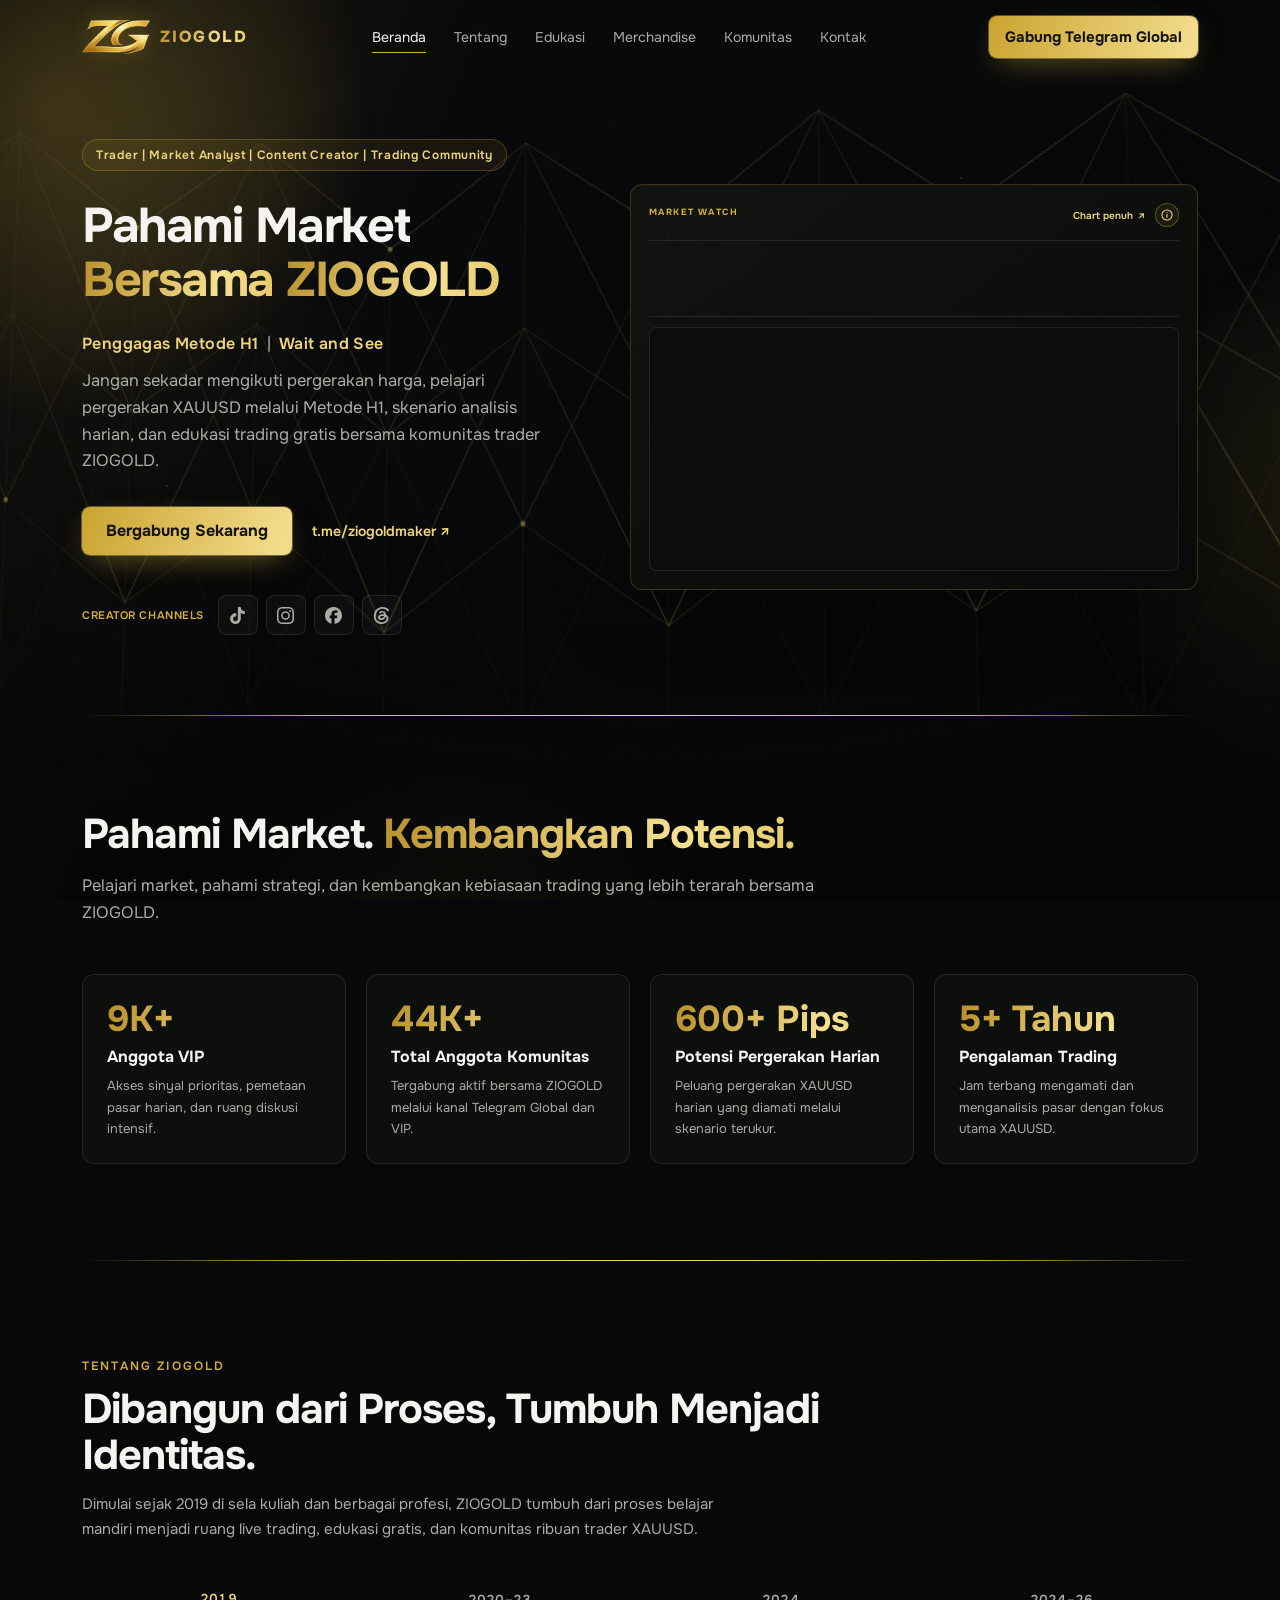
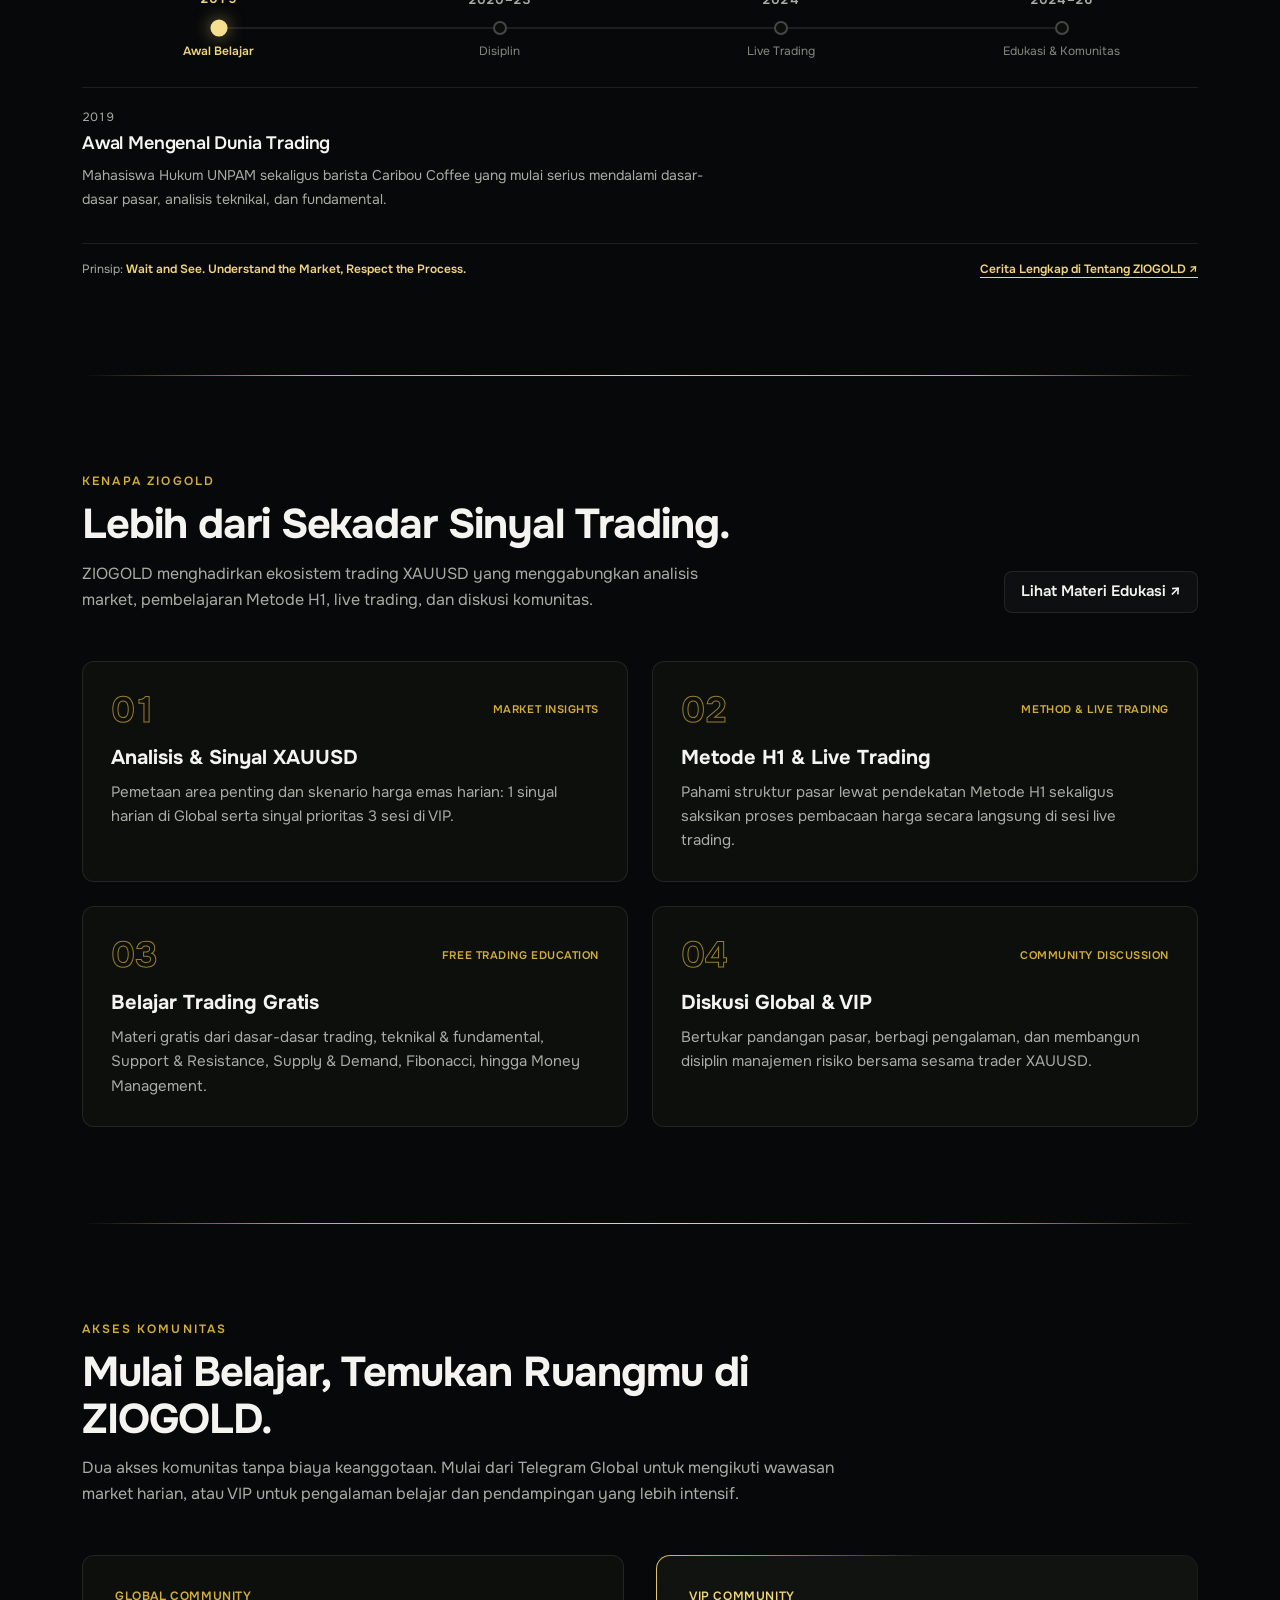
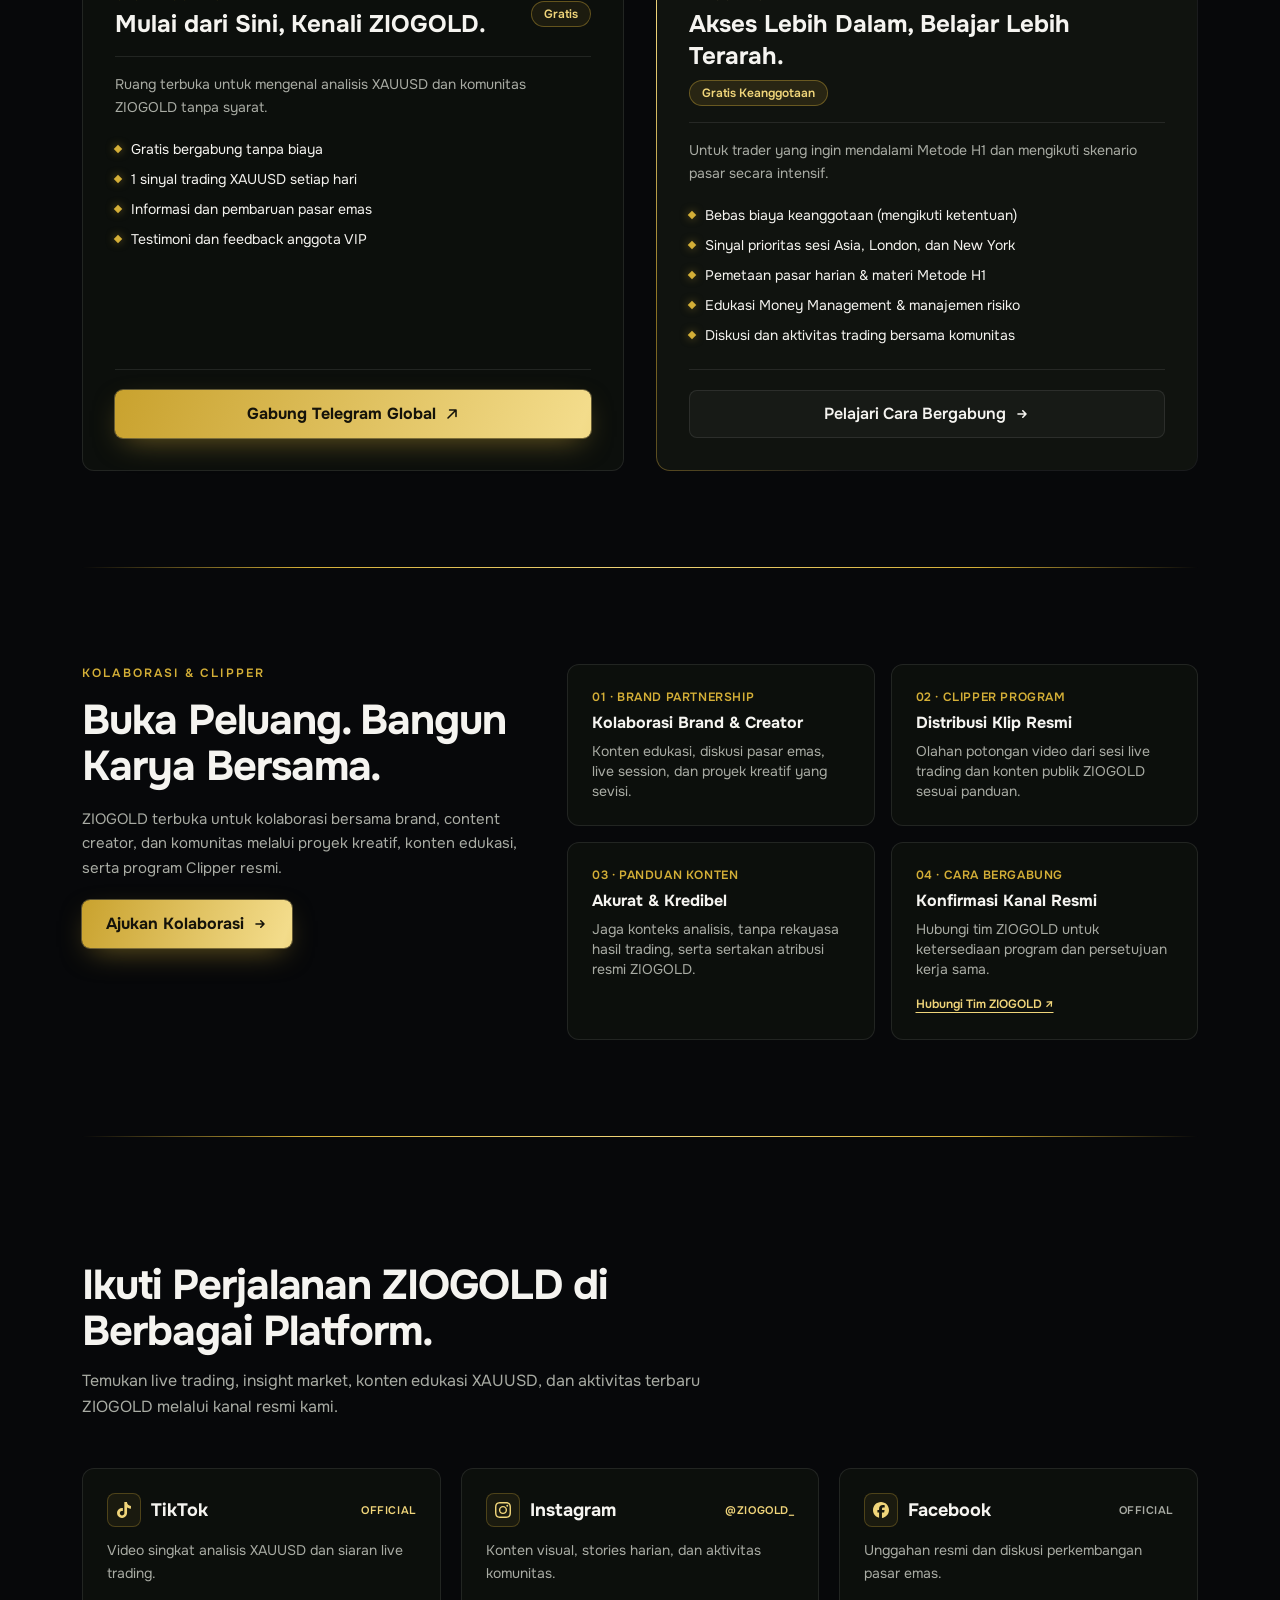
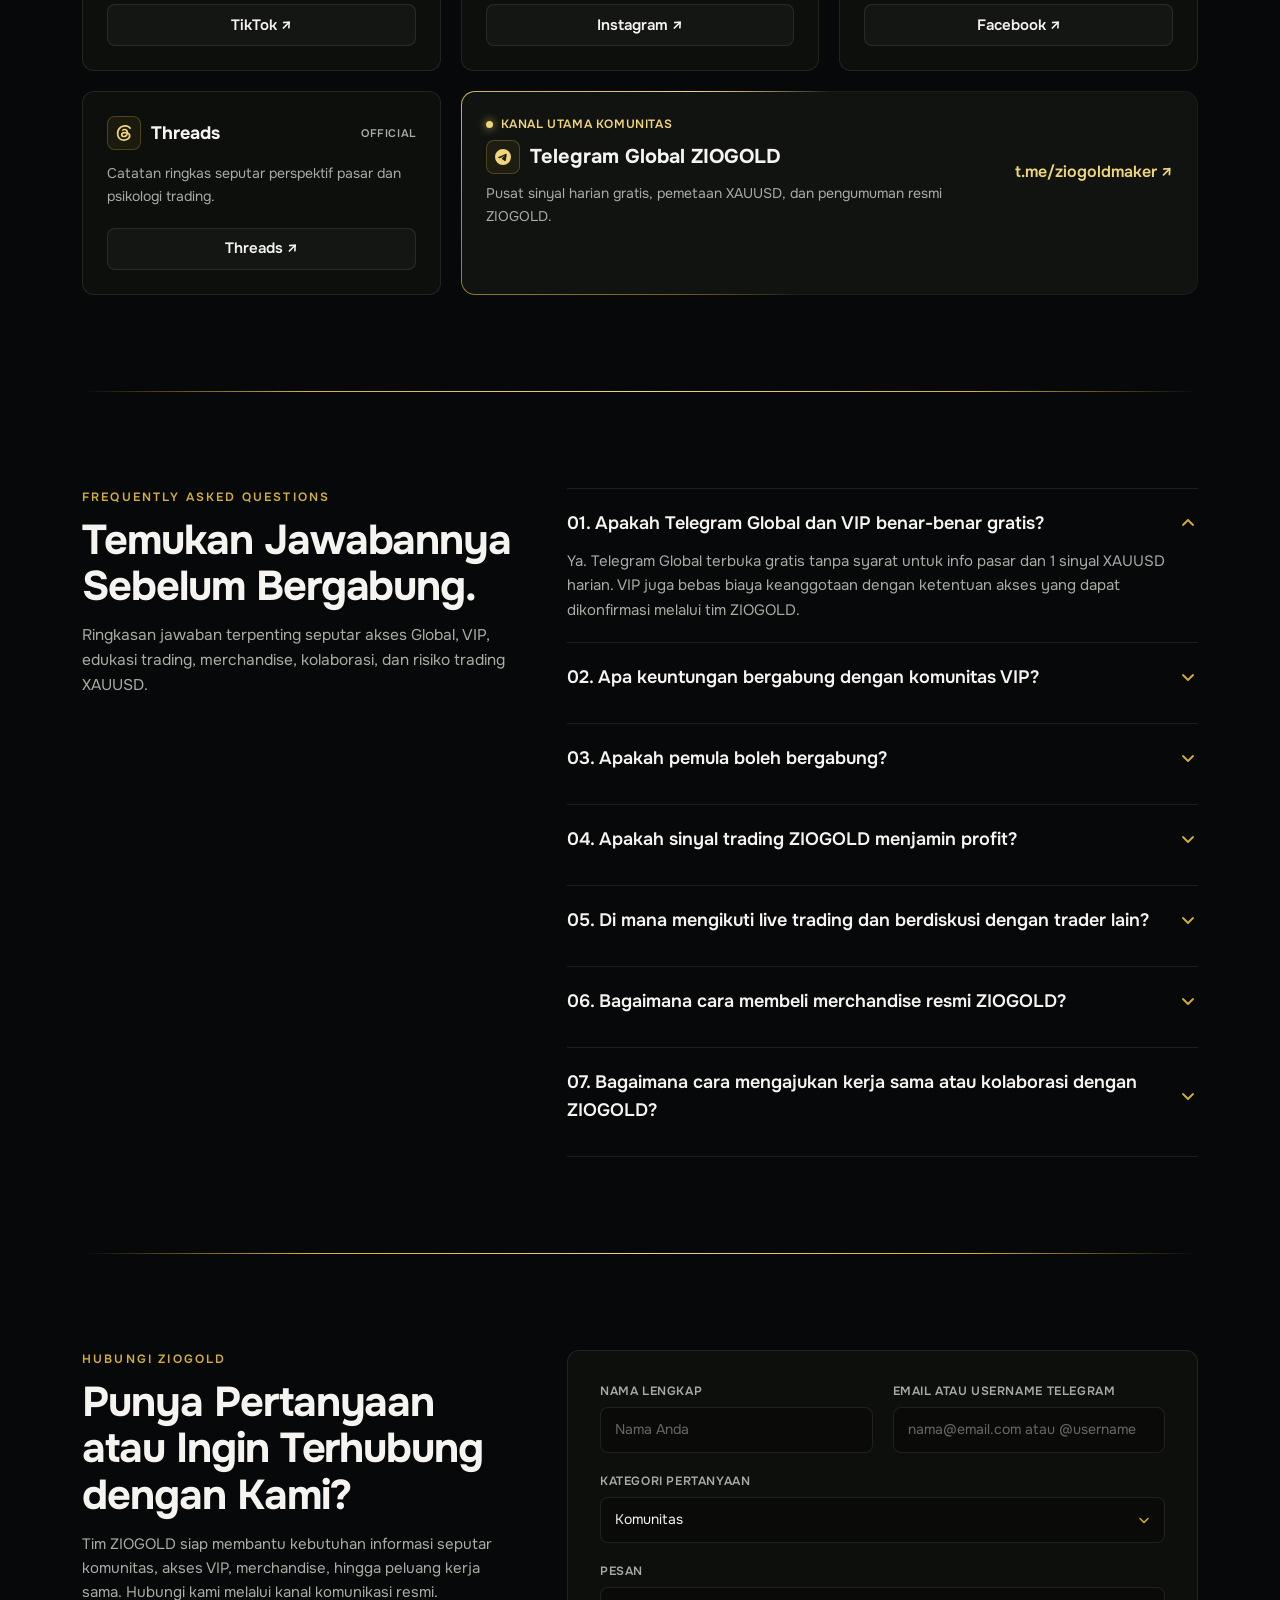
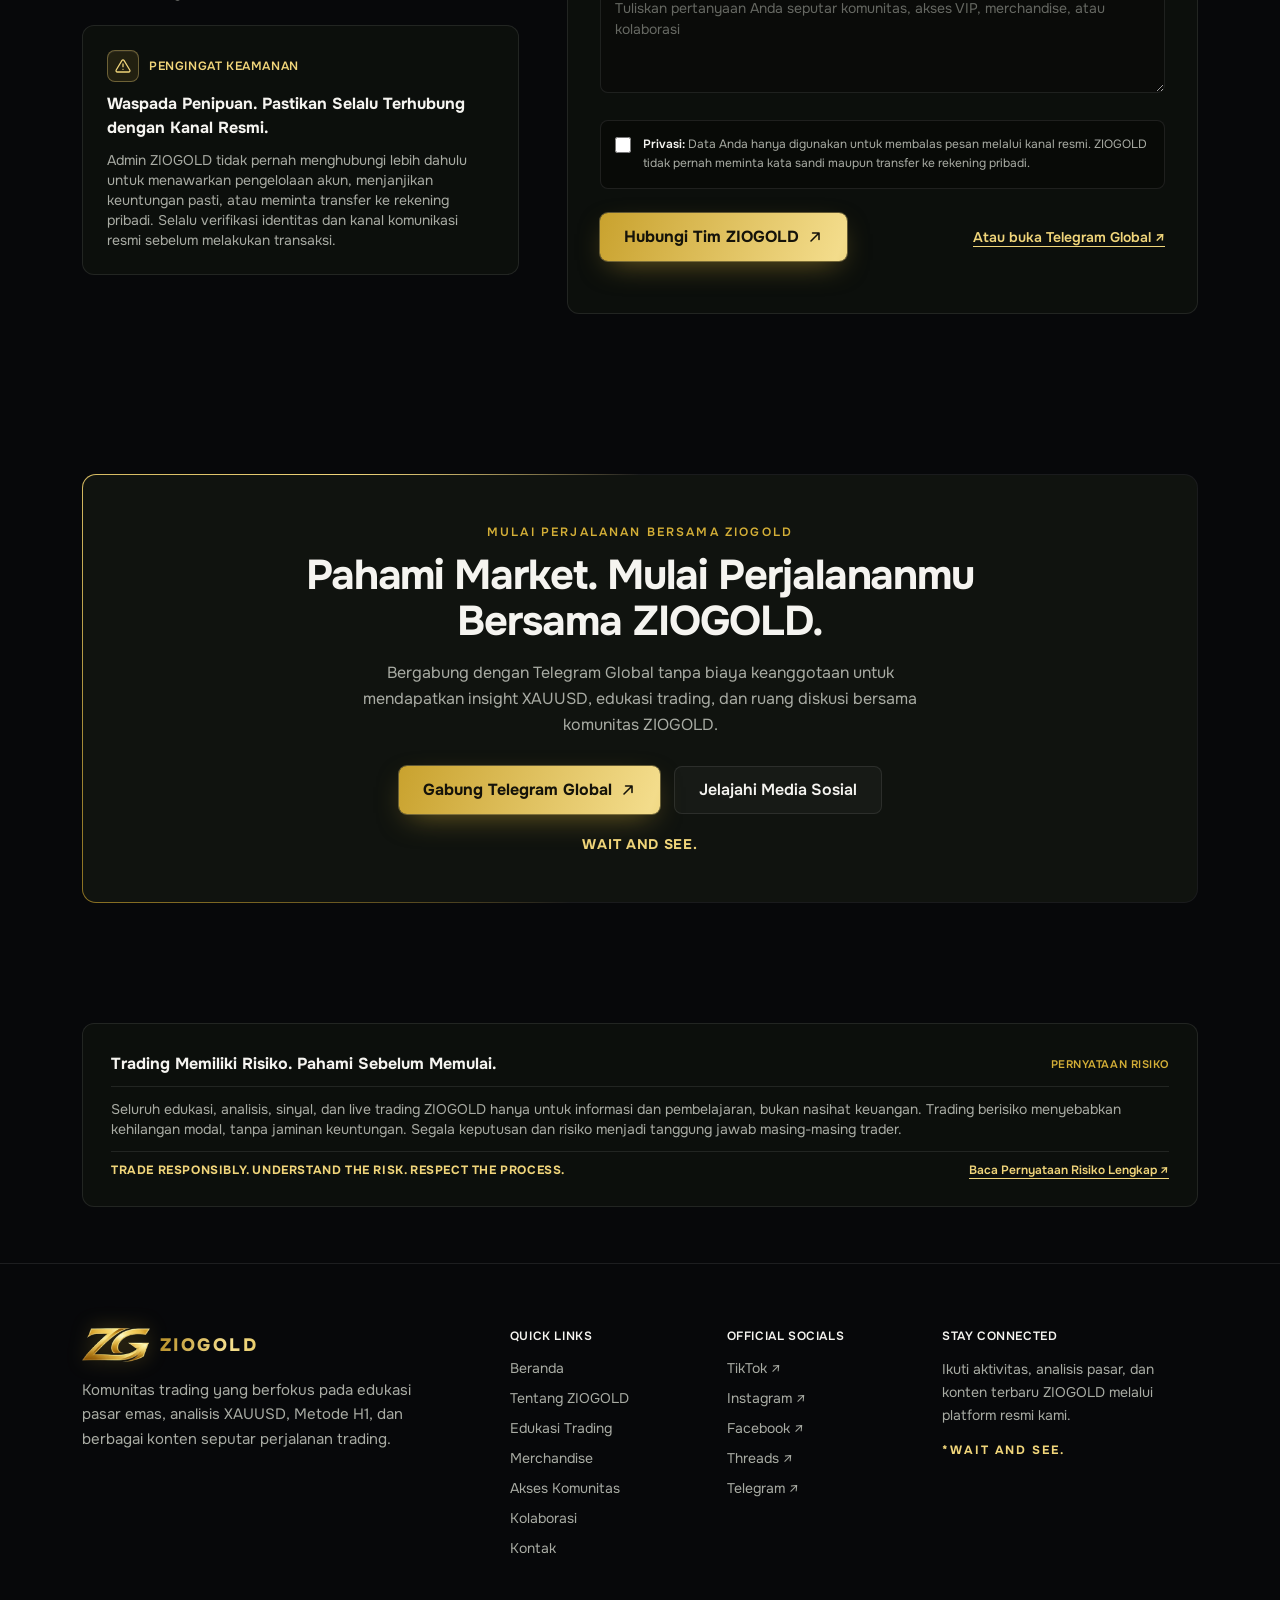
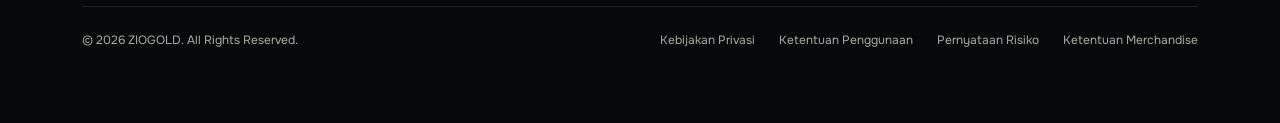
==== index.html @ d06224ba "hero coba coba" ====
<!DOCTYPE html>
<html lang="id">
<head>
  <meta charset="UTF-8" />
  <meta name="viewport" content="width=device-width, initial-scale=1.0" />
  <meta name="theme-color" content="#07080A" />
  <title>ZIOGOLD</title>
  <meta name="description" content="Jangan sekadar mengikuti pergerakan harga. Pahami market bersama ZIOGOLD melalui Metode H1, analisis XAUUSD, edukasi trading gratis, dan komunitas Global serta VIP." />

  <link rel="canonical" href="https://ziogold.netlify.app/" />

  <meta property="og:type" content="website" />
  <meta property="og:locale" content="id_ID" />
  <meta property="og:site_name" content="ZIOGOLD" />
  <meta property="og:title" content="ZIOGOLD" />
  <meta property="og:description" content="Jangan sekadar mengikuti pergerakan harga. Pahami market bersama ZIOGOLD melalui Metode H1, analisis XAUUSD, edukasi trading gratis, dan komunitas Global serta VIP." />
  <meta property="og:url" content="https://ziogold.netlify.app/" />
  <meta property="og:image" content="https://ziogold.netlify.app/assets/og-image.jpg" />
  <meta property="og:image:secure_url" content="https://ziogold.netlify.app/assets/og-image.jpg" />
  <meta property="og:image:type" content="image/jpeg" />
  <meta property="og:image:width" content="1200" />
  <meta property="og:image:height" content="630" />
  <meta property="og:image:alt" content="Logo ZG emas ZIOGOLD di atas latar hitam" />

  <meta name="twitter:card" content="summary_large_image" />
  <meta name="twitter:title" content="ZIOGOLD" />
  <meta name="twitter:description" content="Jangan sekadar mengikuti pergerakan harga. Pahami market bersama ZIOGOLD melalui Metode H1, analisis XAUUSD, edukasi trading gratis, dan komunitas Global serta VIP." />
  <meta name="twitter:image" content="https://ziogold.netlify.app/assets/og-image.jpg" />

  <link rel="icon" href="./favicon.ico" sizes="48x48" />
  <link rel="icon" type="image/png" sizes="32x32" href="./assets/favicon-32x32.png" />
  <link rel="icon" type="image/png" sizes="16x16" href="./assets/favicon-16x16.png" />
  <link rel="apple-touch-icon" sizes="180x180" href="./assets/apple-touch-icon.png" />
  <link rel="manifest" href="./assets/site.webmanifest" />
  <script type="application/ld+json">{"@context":"https://schema.org","@type":"Organization","name":"ZIOGOLD","url":"https://ziogold.netlify.app/","logo":{"@type":"ImageObject","url":"https://ziogold.netlify.app/assets/android-chrome-512x512.png","width":512,"height":512}}</script>

  <script>document.documentElement.classList.add('js');</script>

  <link rel="preconnect" href="https://fonts.googleapis.com" />
  <link rel="preconnect" href="https://fonts.gstatic.com" crossorigin />
  <link rel="preconnect" href="https://i.ibb.co.com" crossorigin />
  <link rel="preload" as="image" href="https://i.ibb.co.com/tPwJV25L/ziogold-hero-img1-adjusted.png" fetchpriority="high" />
  <link href="https://fonts.googleapis.com/css2?family=Onest:wght@100..900&display=swap" rel="stylesheet" />

  <link rel="stylesheet" href="./assets/zio.css?v=53" />
</head>

<body id="top">
  <svg width="0" height="0" style="position:absolute;width:0;height:0;overflow:hidden;pointer-events:none" aria-hidden="true" focusable="false">
    <defs>
      <linearGradient id="zg-gold" x1="0" y1="0" x2="1" y2="1">
        <stop offset="0" stop-color="#8F7524" />
        <stop offset="0.35" stop-color="#F6E08F" />
        <stop offset="0.65" stop-color="#D4AF37" />
        <stop offset="1" stop-color="#8F7524" />
      </linearGradient>
      <symbol id="zg-mark" viewBox="0 0 124 80">
        <g transform="translate(6 0) skewX(-10)">
          <polygon points="22,10 74,10 74,21 36,55 76,55 76,66 12,66 12,55 52,21 22,21" fill="url(#zg-gold)" />
          <path d="M118 26C112 17 102 12 92 12C74 12 62 24 62 39C62 55 75 67 92 67C108 67 118 57 119 44H94" fill="none" stroke="url(#zg-gold)" stroke-width="10" stroke-linejoin="miter" />
          <polygon points="94,55 119,44 112,64 96,70" fill="url(#zg-gold)" opacity="0.9" />
        </g>
      </symbol>
      <filter id="hero-gold-tone" color-interpolation-filters="sRGB" x="-6%" y="-6%" width="112%" height="112%">
        <feComponentTransfer result="toned">
          <feFuncR type="table" tableValues="0.000 0.082 0.192 0.312 0.438 0.566 0.690 0.800 0.890" />
          <feFuncG type="table" tableValues="0.000 0.079 0.182 0.292 0.408 0.526 0.642 0.748 0.838" />
          <feFuncB type="table" tableValues="0.000 0.072 0.162 0.258 0.358 0.460 0.560 0.652 0.735" />
        </feComponentTransfer>
        <feColorMatrix in="toned" type="saturate" values="0.84" />
      </filter>
    </defs>
  </svg>

  <div class="bg-stage" aria-hidden="true">
    <div class="aurora"><span class="a1"></span><span class="a2"></span><span class="a3"></span></div>
    <div class="sweep"></div>
    <div class="vignette"></div>
  </div>
  <div class="grain" aria-hidden="true"></div>
  <div class="scroll-progress" id="scroll-progress" aria-hidden="true"></div>

  <header class="site-header" id="site-header">
    <div class="zio-container h-[68px] lg:h-[74px] flex items-center justify-between gap-3">

      <a href="./" class="inline-flex items-center gap-2.5 py-1.5 shrink-0" aria-label="Beranda ZIOGOLD">
        <img class="logo-img" src="./assets/zg-logo.webp" alt="" width="330" height="166" decoding="async" aria-hidden="true" />
        <span class="wordmark gold-text text-sm sm:text-base">ZIOGOLD</span>
      </a>

      <nav aria-label="Navigasi utama" class="hidden lg:flex items-center gap-5 xl:gap-7 text-sm text-[color:var(--muted)]">
        <a href="./" aria-current="true" class="nav-link">Beranda</a>
        <a href="./about/" class="nav-link">Tentang</a>
        <a href="./education/" class="nav-link">Edukasi</a>
        <a href="./merchandise/" class="nav-link">Merchandise</a>
        <a href="#akses-komunitas" class="nav-link">Komunitas</a>
        <a href="./contact/" class="nav-link">Kontak</a>
      </nav>

      <div class="flex items-center gap-2">
        <span class="hidden lg:inline-flex">
          <a href="https://t.me/ziogoldmaker" target="_blank" rel="noopener noreferrer"
             data-cta-link="telegram" data-cta-location="navbar" class="btn btn-gold btn-sm">
            Gabung Telegram Global
          </a>
        </span>

        <button id="mobile-menu-btn" type="button"
                class="lg:hidden inline-flex items-center justify-center w-11 h-11 rounded-lg border border-[color:var(--border)] text-[color:var(--text)] hover:border-[color:var(--border-gold)] transition-colors"
                aria-expanded="false" aria-controls="mobile-menu-panel" aria-label="Buka menu navigasi">
          <svg id="menu-icon-open" class="w-5 h-5" viewBox="0 0 24 24" fill="none" stroke="currentColor" stroke-width="1.8" aria-hidden="true"><path d="M4 7h16M4 12h16M4 17h16" stroke-linecap="round"/></svg>
          <svg id="menu-icon-close" class="w-5 h-5 hidden" viewBox="0 0 24 24" fill="none" stroke="currentColor" stroke-width="1.8" aria-hidden="true"><path d="M6 6l12 12M18 6L6 18" stroke-linecap="round"/></svg>
        </button>
      </div>
    </div>

    <div id="mobile-menu-panel" class="hidden lg:hidden border-t border-[color:var(--border)] bg-[#090B09]">
      <nav aria-label="Navigasi mobile" class="zio-container py-4 flex flex-col gap-1 text-base">
        <a href="./" aria-current="true" class="mobile-nav-link py-2.5 px-2 rounded hover:bg-white/5">Beranda</a>
        <a href="./about/" class="mobile-nav-link py-2.5 px-2 rounded hover:bg-white/5">Tentang</a>
        <a href="./education/" class="mobile-nav-link py-2.5 px-2 rounded hover:bg-white/5">Edukasi</a>
        <a href="./merchandise/" class="mobile-nav-link py-2.5 px-2 rounded hover:bg-white/5">Merchandise</a>
        <a href="#akses-komunitas" class="mobile-nav-link py-2.5 px-2 rounded hover:bg-white/5">Komunitas</a>
        <a href="#kolaborasi" class="mobile-nav-link py-2.5 px-2 rounded hover:bg-white/5">Kolaborasi</a>
        <a href="./contact/" class="mobile-nav-link py-2.5 px-2 rounded hover:bg-white/5">Kontak</a>
        <div class="pt-3 mt-2 border-t border-[color:var(--border)]">
          <a href="https://t.me/ziogoldmaker" target="_blank" rel="noopener noreferrer"
             data-cta-link="telegram" data-cta-location="navbar-mobile" class="mobile-nav-cta btn btn-gold w-full">
            Gabung Telegram Global
            <svg class="w-4 h-4" viewBox="0 0 20 20" fill="none" stroke="currentColor" stroke-width="2" aria-hidden="true"><path d="M5 15L15 5M7 5h8v8" stroke-linecap="round" stroke-linejoin="round"/></svg>
          </a>
        </div>
      </nav>
    </div>
  </header>

  <main>
    <!-- ====================================================================
         01. HERO SECTION (TYPOGRAPHIC STATEMENT TANPA FOTO)
         Riset: big typographic statement + satu CTA primer + trust signals
         above the fold + background interaktif hemat performa.
         ==================================================================== -->
    <section id="hero" class="hero-typo relative pt-10 sm:pt-16 pb-14 sm:pb-20">


      <svg class="hero-market-backdrop" viewBox="0 0 1440 620" preserveAspectRatio="none" aria-hidden="true">
        <defs>
          <linearGradient id="hero-geometry-line" x1="0" y1="0" x2="1" y2="1">
            <stop offset="0" stop-color="#D4AF37" stop-opacity="0" />
            <stop offset=".42" stop-color="#D4AF37" stop-opacity=".3" />
            <stop offset="1" stop-color="#F0D57A" stop-opacity=".74" />
          </linearGradient>
        </defs>
        <g class="hero-geometry-base">
          <path d="M-50 112L100 35 238 128 374 54 516 154 657 63 802 146 951 44 1092 131 1240 40 1394 128 1500 58" />
          <path d="M-44 285L100 205 238 295 374 218 516 318 657 226 802 310 951 210 1092 294 1240 205 1394 290 1500 220" />
          <path d="M-50 460L100 375 238 466 374 384 516 488 657 394 802 478 951 378 1092 462 1240 375 1394 458 1500 390" />
          <path d="M100 35L100 205 100 375 100 545M238 128L238 295 238 466 238 620M374 54L374 218 374 384 374 550M516 154L516 318 516 488 516 620M657 63L657 226 657 394 657 565M802 146L802 310 802 478 802 620M951 44L951 210 951 378 951 550M1092 131L1092 294 1092 462 1092 620M1240 40L1240 205 1240 375 1240 548M1394 128L1394 290 1394 458 1394 620" />
          <path d="M-44 285L100 35 238 295 374 54 516 318 657 63 802 310 951 44 1092 294 1240 40 1394 290 1500 58" />
          <path d="M-50 460L100 205 238 466 374 218 516 488 657 226 802 478 951 210 1092 462 1240 205 1394 458 1500 220" />
          <path d="M-40 112L100 375 238 128 374 384 516 154 657 394 802 146 951 378 1092 131 1240 375 1394 128 1500 390" />
          <path d="M-45 285L100 545 238 295 374 550 516 318 657 565 802 310 951 550 1092 294 1240 548 1394 290 1500 555" />
        </g>
        <g class="hero-geometry-plane-mid">
          <path d="M-50 112L100 35 238 128 374 54 516 154 657 63 802 146 951 44 1092 131 1240 40 1394 128 1500 58" />
          <path d="M-44 285L100 205 238 295 374 218 516 318 657 226 802 310 951 210 1092 294 1240 205 1394 290 1500 220" />
          <path d="M-50 460L100 375 238 466 374 384 516 488 657 394 802 478 951 378 1092 462 1240 375 1394 458 1500 390" />
          <path d="M-44 285L100 35 238 295 374 54 516 318 657 63 802 310 951 44 1092 294 1240 40 1394 290 1500 58" />
          <path d="M-50 460L100 205 238 466 374 218 516 488 657 226 802 478 951 210 1092 462 1240 205 1394 458 1500 220" />
          <path d="M-40 112L100 375 238 128 374 384 516 154 657 394 802 146 951 378 1092 131 1240 375 1394 128 1500 390" />
        </g>
        <g class="hero-geometry-nodes">
          <circle cx="238" cy="128" r="2.5" /><circle cx="516" cy="154" r="2.5" />
          <circle cx="802" cy="146" r="2.5" /><circle cx="1092" cy="131" r="2.5" />
          <circle cx="1394" cy="128" r="2.5" /><circle cx="100" cy="375" r="2.5" />
          <circle cx="374" cy="384" r="2.5" /><circle cx="657" cy="394" r="2.5" />
          <circle cx="951" cy="378" r="2.5" /><circle cx="1240" cy="375" r="2.5" />
        </g>
      </svg>
      <div class="hero-spot" aria-hidden="true"></div>

      <div class="hero-stars" aria-hidden="true">
        <span style="--px:6%;--py:18%;--ps:1px;--pd:0s"></span>
        <span style="--px:13%;--py:64%;--ps:2px;--pd:1.3s"></span>
        <span style="--px:19%;--py:36%;--ps:1px;--pd:2.8s"></span>
        <span style="--px:26%;--py:76%;--ps:1px;--pd:0.7s"></span>
        <span style="--px:31%;--py:12%;--ps:2px;--pd:3.6s"></span>
        <span style="--px:38%;--py:52%;--ps:1px;--pd:1.9s"></span>
        <span style="--px:44%;--py:84%;--ps:1px;--pd:4.4s"></span>
        <span style="--px:51%;--py:22%;--ps:1px;--pd:0.4s"></span>
        <span style="--px:57%;--py:68%;--ps:2px;--pd:2.3s"></span>
        <span style="--px:63%;--py:40%;--ps:1px;--pd:3.1s"></span>
        <span style="--px:69%;--py:80%;--ps:1px;--pd:1.1s"></span>
        <span style="--px:75%;--py:16%;--ps:2px;--pd:4.1s"></span>
        <span style="--px:81%;--py:58%;--ps:1px;--pd:0.9s"></span>
        <span style="--px:87%;--py:30%;--ps:1px;--pd:2.6s"></span>
        <span style="--px:93%;--py:72%;--ps:2px;--pd:3.9s"></span>
        <span style="--px:9%;--py:88%;--ps:1px;--pd:1.6s"></span>
        <span style="--px:48%;--py:8%;--ps:1px;--pd:3.4s"></span>
        <span style="--px:96%;--py:44%;--ps:1px;--pd:0.2s"></span>
      </div>

      <div class="hero-wide relative z-[2]">
        <div class="hero-layout">
          <div class="hero-copy">

            <div class="flex mb-6 sm:mb-7 reveal is-visible">
              <span class="hero-badge">
                <span>Trader | Market Analyst | Content Creator | Trading Community</span>
              </span>
            </div>

            <h1 class="hero-headline" aria-label="Pahami Market Bersama ZIOGOLD">
              <span aria-hidden="true">
                <span class="hl"><span class="hw" style="--i:0">Pahami</span></span>
                <span class="hl"><span class="hw" style="--i:1">Market</span></span><br class="hidden sm:inline" />
                <span class="hl"><span class="hw gold-text" style="--i:2">Bersama</span></span>
                <span class="hl"><span class="hw gold-text" style="--i:3">ZIOGOLD</span></span>
              </span>
            </h1>

            <p class="text-sm sm:text-base font-semibold tracking-wide text-[color:var(--gold-light)] mt-6 mb-3 reveal is-visible" style="--d:380ms">
              Penggagas Metode H1 <span class="font-normal text-[color:var(--muted)] mx-1">|</span> Wait and See
            </p>

            <p class="text-[15px] sm:text-[16.5px] text-[color:var(--muted)] max-w-[58ch] leading-relaxed reveal is-visible" style="--d:460ms">
              Jangan sekadar mengikuti pergerakan harga, pelajari pergerakan XAUUSD melalui Metode H1, skenario analisis harian, dan edukasi trading gratis bersama komunitas trader ZIOGOLD.
            </p>

            <div class="flex flex-col sm:flex-row items-start sm:items-center gap-3 sm:gap-5 mt-8 reveal is-visible" style="--d:540ms">
              <a id="hero-cta" href="https://t.me/ziogoldmaker" target="_blank" rel="noopener noreferrer"
                 data-cta-link="telegram" data-cta-location="hero-primary" class="btn btn-gold">
                Bergabung Sekarang
              </a>
              <a href="https://t.me/ziogoldmaker" target="_blank" rel="noopener noreferrer"
                 data-cta-link="telegram" data-cta-location="hero-textlink" class="text-sm font-semibold text-[color:var(--gold-light)] hover:text-white whitespace-nowrap">
                t.me/ziogoldmaker ↗
              </a>
            </div>

            <div class="hero-channels mt-10 reveal is-visible" style="--d:620ms" aria-label="Kanal media sosial resmi ZIOGOLD">
              <span class="uppercase tracking-wider text-[11px] font-semibold text-[color:var(--gold)]">Creator Channels</span>
              <div class="inline-flex items-center gap-2">
            <a href="https://vt.tiktok.com/ZSHW8mbw73KdU-eOZhW/" target="_blank" rel="noopener noreferrer" data-cta-link="tiktok" data-cta-location="hero-strip-tiktok" class="hero-social-btn" aria-label="TikTok ZIOGOLD" title="TikTok">
              <svg class="w-[17px] h-[17px]" viewBox="0 0 24 24" fill="currentColor" aria-hidden="true"><path d="M12.525.02c1.31-.02 2.61-.01 3.91-.02.08 1.53.63 3.09 1.75 4.17 1.12 1.11 2.7 1.62 4.24 1.79v4.03c-1.44-.05-2.89-.35-4.2-.97-.57-.26-1.1-.59-1.62-.93-.01 2.92.01 5.84-.02 8.75-.08 1.4-.54 2.79-1.35 3.94-1.31 1.92-3.58 3.17-5.91 3.21-1.43.08-2.86-.31-4.08-1.03-2.02-1.19-3.44-3.37-3.65-5.71-.02-.5-.03-1-.01-1.49.18-1.9 1.12-3.72 2.58-4.96 1.66-1.44 3.98-2.13 6.15-1.72.02 1.48-.04 2.96-.04 4.44-.99-.32-2.15-.23-3.02.37-.63.41-1.11 1.04-1.36 1.75-.21.51-.15 1.07-.14 1.61.24 1.64 1.82 3.02 3.5 2.87 1.12-.01 2.19-.66 2.77-1.61.19-.33.4-.67.41-1.06.1-1.79.06-3.57.07-5.36.01-4.03-.01-8.05.02-12.07z"/></svg>
            </a>
            <a href="https://www.instagram.com/ziogold_/" target="_blank" rel="noopener noreferrer" data-cta-link="instagram" data-cta-location="hero-strip-instagram" class="hero-social-btn" aria-label="Instagram ZIOGOLD" title="Instagram">
              <svg class="w-[17px] h-[17px]" viewBox="0 0 24 24" fill="currentColor" aria-hidden="true"><path d="M7.0301.084c-1.2768.0602-2.1487.264-2.911.5634-.7888.3075-1.4575.72-2.1228 1.3877-.6652.6677-1.075 1.3368-1.3802 2.127-.2954.7638-.4956 1.6365-.552 2.914-.0564 1.2775-.0689 1.6882-.0626 4.947.0062 3.2586.0206 3.6671.0825 4.9473.061 1.2765.264 2.1482.5635 2.9107.308.7889.72 1.4573 1.388 2.1228.6679.6655 1.3365 1.0743 2.1285 1.38.7632.295 1.6361.4961 2.9134.552 1.2773.056 1.6884.069 4.9462.0627 3.2578-.0062 3.668-.0207 4.9478-.0814 1.28-.0607 2.147-.2652 2.9098-.5633.7889-.3086 1.4578-.72 2.1228-1.3881.665-.6682 1.0745-1.3378 1.3795-2.1284.2957-.7632.4966-1.636.552-2.9124.056-1.2809.0692-1.6898.063-4.948-.0063-3.2583-.021-3.6668-.0817-4.9465-.0607-1.2797-.264-2.1487-.5633-2.9117-.3084-.7889-.72-1.4568-1.3876-2.1228C21.2982 1.33 20.628.9208 19.8378.6165 19.074.321 18.2017.1197 16.9244.0645 15.6471.0093 15.236-.005 11.977.0014 8.718.0076 8.31.0215 7.0301.0839m.1402 21.6932c-1.17-.0509-1.8053-.2453-2.2287-.408-.5606-.216-.96-.4771-1.3819-.895-.422-.4178-.6811-.8186-.9-1.378-.1644-.4234-.3624-1.058-.4171-2.228-.0595-1.2645-.072-1.6442-.079-4.848-.007-3.2037.0053-3.583.0607-4.848.05-1.169.2456-1.805.408-2.2282.216-.5613.4762-.96.895-1.3816.4188-.4217.8184-.6814 1.3783-.9003.423-.1651 1.0575-.3614 2.227-.4171 1.2655-.06 1.6447-.072 4.848-.079 3.2033-.007 3.5835.005 4.8495.0608 1.169.0508 1.8053.2445 2.228.408.5608.216.96.4754 1.3816.895.4217.4194.6816.8176.9005 1.3787.1653.4217.3617 1.056.4169 2.2263.0602 1.2655.0739 1.645.0796 4.848.0058 3.203-.0055 3.5834-.061 4.848-.051 1.17-.245 1.8055-.408 2.2294-.216.5604-.4763.96-.8954 1.3814-.419.4215-.8181.6811-1.3783.9-.4224.1649-1.0577.3617-2.2262.4174-1.2656.0595-1.6448.072-4.8493.079-3.2045.007-3.5825-.006-4.848-.0608M16.953 5.5864A1.44 1.44 0 1 0 18.39 4.144a1.44 1.44 0 0 0-1.437 1.4424M5.8385 12.012c.0067 3.4032 2.7706 6.1557 6.173 6.1493 3.4026-.0065 6.157-2.7701 6.1506-6.1733-.0065-3.4032-2.771-6.1565-6.174-6.1498-3.403.0067-6.156 2.771-6.1496 6.1738M8 12.0077a4 4 0 1 1 4.008 3.9921A3.9996 3.9996 0 0 1 8 12.0077"/></svg>
            </a>
            <a href="#kanal-resmi" data-cta-link="facebook" data-cta-location="hero-strip-facebook" class="hero-social-btn" aria-label="Facebook ZIOGOLD" title="Facebook">
              <svg class="w-[17px] h-[17px]" viewBox="0 0 24 24" fill="currentColor" aria-hidden="true"><path d="M9.101 23.691v-7.98H6.627v-3.667h2.474v-1.58c0-4.085 1.848-5.978 5.858-5.978.401 0 .955.042 1.468.103a8.68 8.68 0 0 1 1.141.195v3.325a8.623 8.623 0 0 0-.653-.036 26.805 26.805 0 0 0-.733-.009c-.707 0-1.259.096-1.675.309a1.686 1.686 0 0 0-.679.622c-.258.42-.374.995-.374 1.752v1.297h3.919l-.386 2.103-.287 1.564h-3.246v8.245C19.396 23.238 24 18.179 24 12.044c0-6.627-5.373-12-12-12s-12 5.373-12 12c0 5.628 3.874 10.35 9.101 11.647Z"/></svg>
            </a>
            <a href="#kanal-resmi" data-cta-link="threads" data-cta-location="hero-strip-threads" class="hero-social-btn" aria-label="Threads ZIOGOLD" title="Threads">
              <svg class="w-[17px] h-[17px]" viewBox="0 0 24 24" fill="currentColor" aria-hidden="true"><path d="M18.263 11.097c-.03-3.486-1.92-5.586-5.111-5.586-2.13 0-3.922.963-4.863 2.499l2.062 1.438c.535-.843 1.272-1.543 2.628-1.543 1.528 0 2.318.85 2.544 2.431a15 15 0 0 0-2.236-.173c-4.125 0-6.068 1.867-6.068 4.336s1.943 3.99 4.804 3.99c3.139 0 5.013-2.115 5.781-4.735.798.361 1.348 1.204 1.348 2.47 0 3.387-3.907 5.232-7.22 5.232-4.885 0-8.077-3.207-8.077-8.424 0-6.392 4.223-10.487 9.9-10.487 3.808 0 5.69 1.671 6.97 3.914l2.108-1.475C21.44 2.078 18.331 0 13.663 0 6.227 0 1.168 5.277 1.168 12.934c0 7 4.953 11.066 10.856 11.066 4.878 0 9.809-2.846 9.809-7.716 0-2.545-1.46-4.231-3.569-5.187m-6.33 4.855c-1.077 0-2.026-.512-2.026-1.453 0-1.483 1.822-1.934 3.606-1.934.678 0 1.34.045 1.927.173-.422 1.927-1.671 3.215-3.508 3.214Z"/></svg>
            </a>
              </div>
            </div>
          </div>

          <section class="hero-market reveal" style="--d:700ms" aria-labelledby="hero-market-title">
            <header class="hero-market-head">
              <div class="hero-market-title-group">
                <span class="hero-market-kicker">MARKET WATCH</span>
              </div>
              <div class="hero-market-actions">
                <a class="hero-market-link" href="https://www.tradingview.com/chart/?symbol=OANDA%3AXAUUSD" target="_blank" rel="noopener noreferrer" aria-label="Buka chart XAUUSD penuh di TradingView">
                  Chart penuh <span aria-hidden="true">↗</span>
                </a>
                <button class="hero-market-info" type="button" aria-label="Informasi data harga" aria-describedby="hero-market-tooltip" aria-expanded="false">
                  <svg viewBox="0 0 20 20" fill="none" aria-hidden="true">
                    <circle cx="10" cy="10" r="7.25" />
                    <path d="M10 9v4M10 6.5h.01" />
                  </svg>
                  <span class="hero-market-tooltip" id="hero-market-tooltip" role="tooltip">Harga XAUUSD disediakan oleh TradingView dan dapat tertunda sesuai penyedia data.</span>
                </button>
              </div>
            </header>

            <div class="hero-market-quote" role="region" aria-label="Harga XAUUSD dari TradingView">
              <div class="tradingview-widget-container">
                <div class="tradingview-widget-container__widget"></div>
                <script type="text/javascript" src="https://s3.tradingview.com/external-embedding/embed-widget-single-quote.js" async>
                {
                  "symbol": "OANDA:XAUUSD",
                  "width": "100%",
                  "colorTheme": "dark",
                  "isTransparent": true,
                  "locale": "en"
                }
                </script>
              </div>
            </div>

            <div class="hero-market-chart" role="region" aria-label="Grafik candlestick XAUUSD dari TradingView">
              <div class="tradingview-widget-container">
                <div class="tradingview-widget-container__widget"></div>
                <script type="text/javascript" src="https://s3.tradingview.com/external-embedding/embed-widget-advanced-chart.js" async>
                {
                  "autosize": true,
                  "symbol": "OANDA:XAUUSD",
                  "interval": "60",
                  "timezone": "Etc/UTC",
                  "theme": "dark",
                  "style": "1",
                  "locale": "en",
                  "backgroundColor": "rgba(10, 12, 10, 1)",
                  "gridColor": "rgba(255, 255, 255, 0.06)",
                  "allow_symbol_change": false,
                  "hide_top_toolbar": true,
                  "hide_legend": true,
                  "hide_side_toolbar": true,
                  "save_image": false,
                  "calendar": false,
                  "support_host": "https://www.tradingview.com"
                }
                </script>
              </div>
            </div>

          </section>
        </div>
      </div>
    </section>

    <div class="zio-container"><div class="hairline" data-hairline></div></div>

    <!-- ====================================================================
         02. HIGHLIGHT SECTION
         ==================================================================== -->
    <section id="highlight" class="py-16 sm:py-24">
      <div class="zio-container">
        <div class="max-w-3xl mb-10 sm:mb-12">
          <h2 class="h2 mb-3.5 reveal">
            Pahami Market. <span class="gold-text">Kembangkan Potensi.</span>
          </h2>
          <p class="text-[15px] sm:text-[16.5px] text-[color:var(--muted)] leading-relaxed reveal" style="--d:80ms">
            Pelajari market, pahami strategi, dan kembangkan kebiasaan trading yang lebih terarah bersama ZIOGOLD.
          </p>
        </div>

        <div class="grid grid-cols-1 sm:grid-cols-2 lg:grid-cols-4 gap-4 sm:gap-5">
          <div class="panel spot px-4 py-6 sm:p-6 reveal" data-spot>
            <p class="text-2xl sm:text-4xl font-bold gold-text mb-1.5" data-zio-field="metrics.vipMembers.value">9K+</p>
            <h3 class="text-sm sm:text-base font-bold text-[color:var(--text)] mb-1.5" data-zio-field="metrics.vipMembers.label">Anggota VIP</h3>
            <p class="text-xs sm:text-[13px] text-[color:var(--muted)] leading-relaxed">
              Akses sinyal prioritas, pemetaan pasar harian, dan ruang diskusi intensif.
            </p>
          </div>

          <div class="panel spot px-4 py-6 sm:p-6 reveal" style="--d:70ms" data-spot>
            <p class="text-2xl sm:text-4xl font-bold gold-text mb-1.5" data-zio-field="metrics.totalCommunity.value">44K+</p>
            <h3 class="text-sm sm:text-base font-bold text-[color:var(--text)] mb-1.5" data-zio-field="metrics.totalCommunity.label">Total Anggota Komunitas</h3>
            <p class="text-xs sm:text-[13px] text-[color:var(--muted)] leading-relaxed">
              Tergabung aktif bersama ZIOGOLD melalui kanal Telegram Global dan VIP.
            </p>
          </div>

          <div class="panel spot px-4 py-6 sm:p-6 reveal" style="--d:140ms" data-spot>
            <p class="text-2xl sm:text-4xl font-bold gold-text mb-1.5" data-zio-field="metrics.dailyPotential.value">600+ Pips</p>
            <h3 class="text-sm sm:text-base font-bold text-[color:var(--text)] mb-1.5" data-zio-field="metrics.dailyPotential.label">Potensi Pergerakan Harian</h3>
            <p class="text-xs sm:text-[13px] text-[color:var(--muted)] leading-relaxed">
              Peluang pergerakan XAUUSD harian yang diamati melalui skenario terukur.
            </p>
          </div>

          <div class="panel spot px-4 py-6 sm:p-6 reveal" style="--d:210ms" data-spot>
            <p class="text-2xl sm:text-4xl font-bold gold-text mb-1.5" data-zio-field="metrics.tradingExperience.value">5+ Tahun</p>
            <h3 class="text-sm sm:text-base font-bold text-[color:var(--text)] mb-1.5" data-zio-field="metrics.tradingExperience.label">Pengalaman Trading</h3>
            <p class="text-xs sm:text-[13px] text-[color:var(--muted)] leading-relaxed">
              Jam terbang mengamati dan menganalisis pasar dengan fokus utama XAUUSD.
            </p>
          </div>
        </div>
      </div>
    </section>

    <div class="zio-container"><div class="hairline" data-hairline></div></div>

    <!-- ====================================================================
         03. TENTANG ZIOGOLD (COMPACT LINE TIMELINE)
         ==================================================================== -->
    <section id="tentang" class="py-16 sm:py-24">
      <div class="zio-container">
        <div class="about-intro reveal">
            <p class="eyebrow">Tentang ZioGold</p>
            <h2 class="h2">Dibangun dari Proses, Tumbuh Menjadi Identitas.</h2>
          <p class="about-lead">
            Dimulai sejak 2019 di sela kuliah dan berbagai profesi, ZIOGOLD tumbuh dari proses belajar mandiri menjadi ruang live trading, edukasi gratis, dan komunitas ribuan trader XAUUSD.
          </p>
        </div>

        <div class="tl-open" data-zio-timeline>
          <div class="tl-rail-scroll" data-tl-scroll>
            <div class="tl-rail-grid" role="tablist" aria-label="Empat fase perjalanan ZIOGOLD dari 2019 hingga 2026">
              <div class="tl-axis" aria-hidden="true">
                <div class="tl-axis-fill" data-tl-fill></div>
              </div>

              <button type="button" role="tab" aria-selected="true" aria-controls="tl-panel-0" id="tl-tab-0" data-tl-node="0" class="tl-node is-active is-passed">
                <span class="tl-year">2019</span>
                <span class="tl-dot" aria-hidden="true"></span>
                <span class="tl-short">Awal Belajar</span>
              </button>

              <button type="button" role="tab" aria-selected="false" aria-controls="tl-panel-1" id="tl-tab-1" data-tl-node="1" class="tl-node">
                <span class="tl-year">2020–23</span>
                <span class="tl-dot" aria-hidden="true"></span>
                <span class="tl-short">Disiplin</span>
              </button>

              <button type="button" role="tab" aria-selected="false" aria-controls="tl-panel-2" id="tl-tab-2" data-tl-node="2" class="tl-node">
                <span class="tl-year">2024</span>
                <span class="tl-dot" aria-hidden="true"></span>
                <span class="tl-short">Live Trading</span>
              </button>

              <button type="button" role="tab" aria-selected="false" aria-controls="tl-panel-3" id="tl-tab-3" data-tl-node="3" class="tl-node">
                <span class="tl-year">2024–26</span>
                <span class="tl-dot" aria-hidden="true"></span>
                <span class="tl-short">Edukasi &amp; Komunitas</span>
              </button>

            </div>
          </div>

          <div class="tl-stage">
            <div id="tl-panel-0" role="tabpanel" aria-labelledby="tl-tab-0" data-tl-panel="0" class="tl-panel is-active">
              <p class="tl-story-date">2019</p>
              <h3 class="tl-story-title">Awal Mengenal Dunia Trading</h3>
              <p class="tl-story-copy">
                  Mahasiswa Hukum UNPAM sekaligus barista Caribou Coffee yang mulai serius mendalami dasar-dasar pasar, analisis teknikal, dan fundamental.
              </p>
            </div>

            <div id="tl-panel-1" role="tabpanel" aria-labelledby="tl-tab-1" data-tl-panel="1" class="tl-panel" hidden>
              <p class="tl-story-date">2020–2023</p>
              <h3 class="tl-story-title">Membangun Disiplin dan Memahami Risiko</h3>
              <p class="tl-story-copy">
                  Dari merintis usaha apartemen hingga bekerja di Honda Sanprima, FIF, Adira Finance, dan ShopeeFood, proses ini membentuk disiplin, kebiasaan evaluasi, serta pemahaman risiko saat mengamati XAUUSD.
              </p>
            </div>

            <div id="tl-panel-2" role="tabpanel" aria-labelledby="tl-tab-2" data-tl-panel="2" class="tl-panel" hidden>
              <p class="tl-story-date">2024</p>
              <h3 class="tl-story-title">Membagikan Proses Secara Terbuka</h3>
              <p class="tl-story-copy">
                  Saat bergabung sebagai Sales POS Majoo, analisis XAUUSD dan proses live trading mulai dibagikan secara langsung kepada publik.
              </p>
            </div>

            <div id="tl-panel-3" role="tabpanel" aria-labelledby="tl-tab-3" data-tl-panel="3" class="tl-panel" hidden>
              <p class="tl-story-date">2024–2026</p>
              <h3 class="tl-story-title">Edukasi Gratis dan Komunitas</h3>
              <p class="tl-story-copy">
                  Fokus pada live trading XAUUSD, berbagi edukasi gratis, dan membangun komunitas dengan prinsip <strong class="text-[color:var(--gold-light)] font-semibold">Wait and See</strong>.
              </p>
            </div>

          </div>

          <div class="about-footer">
            <p>
              Prinsip: <span>Wait and See. Understand the Market, Respect the Process.</span>
            </p>
            <a href="./about/#perjalanan">
              Cerita Lengkap di Tentang ZIOGOLD ↗
            </a>
          </div>
        </div>
      </div>
    </section>

    <div class="zio-container"><div class="hairline" data-hairline></div></div>

    <!-- ====================================================================
         04. KENAPA ZIOGOLD & AKTIVITAS KOMUNITAS (TERPADU TANPA PENGULANGAN)
         ==================================================================== -->
    <section id="mengapa-ziogold" class="py-16 sm:py-24">
      <div class="zio-container">
        <div class="flex flex-col lg:flex-row lg:items-end justify-between gap-4 mb-10 sm:mb-12">
          <div class="max-w-2xl">
            <p class="eyebrow mb-3 reveal">Kenapa ZioGold</p>
            <h2 class="h2 mb-3 reveal" style="--d:80ms">Lebih dari Sekadar Sinyal Trading.</h2>
            <p class="text-[15px] sm:text-[16px] text-[color:var(--muted)] leading-relaxed reveal" style="--d:140ms">
              ZIOGOLD menghadirkan ekosistem trading XAUUSD yang menggabungkan analisis market, pembelajaran Metode H1, live trading, dan diskusi komunitas.
            </p>
          </div>
          <div class="reveal" style="--d:160ms">
            <a href="./education/" class="btn btn-ghost btn-sm">
              Lihat Materi Edukasi ↗
            </a>
          </div>
        </div>

        <div class="grid grid-cols-1 md:grid-cols-2 gap-4 sm:gap-6">
          <article class="panel spot px-4 py-6 sm:p-7 reveal" data-spot>
            <div class="flex items-center justify-between gap-3 mb-3.5">
              <span class="idx text-3xl sm:text-4xl">01</span>
              <span class="text-[11px] uppercase tracking-wider font-semibold text-[color:var(--gold)]">Market Insights</span>
            </div>
            <h3 class="text-lg sm:text-xl font-bold mb-2">Analisis &amp; Sinyal XAUUSD</h3>
            <p class="text-sm sm:text-[15px] text-[color:var(--muted)] leading-relaxed">
              Pemetaan area penting dan skenario harga emas harian: 1 sinyal harian di Global serta sinyal prioritas 3 sesi di VIP.
            </p>
          </article>

          <article class="panel spot px-4 py-6 sm:p-7 reveal" style="--d:80ms" data-spot>
            <div class="flex items-center justify-between gap-3 mb-3.5">
              <span class="idx text-3xl sm:text-4xl">02</span>
              <span class="text-[11px] uppercase tracking-wider font-semibold text-[color:var(--gold)]">Method &amp; Live Trading</span>
            </div>
            <h3 class="text-lg sm:text-xl font-bold mb-2">Metode H1 &amp; Live Trading</h3>
            <p class="text-sm sm:text-[15px] text-[color:var(--muted)] leading-relaxed">
              Pahami struktur pasar lewat pendekatan Metode H1 sekaligus saksikan proses pembacaan harga secara langsung di sesi live trading.
            </p>
          </article>

          <article class="panel spot px-4 py-6 sm:p-7 reveal" style="--d:160ms" data-spot>
            <div class="flex items-center justify-between gap-3 mb-3.5">
              <span class="idx text-3xl sm:text-4xl">03</span>
              <span class="text-[11px] uppercase tracking-wider font-semibold text-[color:var(--gold)]">Free Trading Education</span>
            </div>
            <h3 class="text-lg sm:text-xl font-bold mb-2">Belajar Trading Gratis</h3>
            <p class="text-sm sm:text-[15px] text-[color:var(--muted)] leading-relaxed">
              Materi gratis dari dasar-dasar trading, teknikal &amp; fundamental, Support &amp; Resistance, Supply &amp; Demand, Fibonacci, hingga Money Management.
            </p>
          </article>

          <article class="panel spot px-4 py-6 sm:p-7 reveal" style="--d:240ms" data-spot>
            <div class="flex items-center justify-between gap-3 mb-3.5">
              <span class="idx text-3xl sm:text-4xl">04</span>
              <span class="text-[11px] uppercase tracking-wider font-semibold text-[color:var(--gold)]">Community Discussion</span>
            </div>
            <h3 class="text-lg sm:text-xl font-bold mb-2">Diskusi Global &amp; VIP</h3>
            <p class="text-sm sm:text-[15px] text-[color:var(--muted)] leading-relaxed">
              Bertukar pandangan pasar, berbagi pengalaman, dan membangun disiplin manajemen risiko bersama sesama trader XAUUSD.
            </p>
          </article>
        </div>
      </div>
    </section>

    <div class="zio-container"><div class="hairline" data-hairline></div></div>

    <!-- ====================================================================
         05. AKSES KOMUNITAS
         ==================================================================== -->
    <section id="akses-komunitas" class="py-16 sm:py-24">
      <div class="zio-container">
        <div class="max-w-3xl mb-10 sm:mb-12">
          <p class="eyebrow mb-3 reveal">AKSES KOMUNITAS</p>
          <h2 class="h2 mb-3 reveal" style="--d:80ms">Mulai Belajar, Temukan Ruangmu di ZIOGOLD.</h2>
          <p class="text-[15px] sm:text-[16px] text-[color:var(--muted)] leading-relaxed reveal" style="--d:140ms">
            Dua akses komunitas tanpa biaya keanggotaan. Mulai dari Telegram Global untuk mengikuti wawasan market harian, atau VIP untuk pengalaman belajar dan pendampingan yang lebih intensif.
          </p>
        </div>

        <div class="grid grid-cols-1 lg:grid-cols-2 gap-6 sm:gap-8 items-stretch">

          <!-- GLOBAL COMMUNITY -->
          <div class="panel spot px-4 py-6 sm:p-8 flex flex-col justify-between reveal" data-spot>
            <div>
              <div class="flex flex-wrap items-center justify-between gap-2 pb-4 mb-4 border-b border-[color:var(--border)]">
                <div>
                  <p class="text-xs uppercase tracking-wider font-semibold text-[color:var(--gold)] mb-1">GLOBAL COMMUNITY</p>
                  <h3 class="text-xl sm:text-2xl font-bold">Mulai dari Sini, Kenali ZIOGOLD.</h3>
                </div>
                <span class="text-xs font-semibold px-3 py-1 rounded-full border border-[color:var(--border-gold)] bg-[rgba(212,175,55,0.08)] text-[color:var(--gold-light)] shrink-0">
                  Gratis
                </span>
              </div>

              <p class="text-sm text-[color:var(--muted)] leading-relaxed mb-5">
                Ruang terbuka untuk mengenal analisis XAUUSD dan komunitas ZIOGOLD tanpa syarat.
              </p>

              <ul class="space-y-2.5 text-sm text-[color:var(--text)] mb-6">
                <li class="hero-recap-item">Gratis bergabung tanpa biaya</li>
                <li class="hero-recap-item">1 sinyal trading XAUUSD setiap hari</li>
                <li class="hero-recap-item">Informasi dan pembaruan pasar emas</li>
                <li class="hero-recap-item">Testimoni dan feedback anggota VIP</li>
              </ul>
            </div>

            <div class="pt-5 border-t border-[color:var(--border)]">
              <a href="https://t.me/ziogoldmaker" target="_blank" rel="noopener noreferrer"
                 data-cta-link="telegram" data-cta-location="access-global" class="btn btn-gold w-full">
                Gabung Telegram Global
                <svg class="w-4 h-4" viewBox="0 0 20 20" fill="none" stroke="currentColor" stroke-width="2" aria-hidden="true"><path d="M5 15L15 5M7 5h8v8" stroke-linecap="round" stroke-linejoin="round"/></svg>
              </a>
            </div>
          </div>

          <!-- VIP COMMUNITY -->
          <div class="glow-border spot px-4 py-6 sm:p-8 flex flex-col justify-between reveal" style="--d:100ms" data-spot>
            <div>
              <div class="flex flex-wrap items-center justify-between gap-2 pb-4 mb-4 border-b border-[color:var(--border)]">
                <div>
                  <p class="text-xs uppercase tracking-wider font-semibold text-[color:var(--gold-light)] mb-1">VIP COMMUNITY</p>
                  <h3 class="text-xl sm:text-2xl font-bold">Akses Lebih Dalam, Belajar Lebih Terarah.</h3>
                </div>
                <span class="text-xs font-semibold px-3 py-1 rounded-full border border-[color:var(--border-gold)] bg-[rgba(212,175,55,0.12)] text-[color:var(--gold-light)] shrink-0">
                  Gratis Keanggotaan
                </span>
              </div>

              <p class="text-sm text-[color:var(--muted)] leading-relaxed mb-5">
                Untuk trader yang ingin mendalami Metode H1 dan mengikuti skenario pasar secara intensif.
              </p>

              <ul class="space-y-2.5 text-sm text-[color:var(--text)] mb-6">
                <li class="hero-recap-item">Bebas biaya keanggotaan (mengikuti ketentuan)</li>
                <li class="hero-recap-item">Sinyal prioritas sesi Asia, London, dan New York</li>
                <li class="hero-recap-item">Pemetaan pasar harian &amp; materi Metode H1</li>
                <li class="hero-recap-item">Edukasi Money Management &amp; manajemen risiko</li>
                <li class="hero-recap-item">Diskusi dan aktivitas trading bersama komunitas</li>
              </ul>
            </div>

            <div class="pt-5 border-t border-[color:var(--border)]">
              <a href="#kontak" data-select-inquiry="Akses VIP" class="btn btn-ghost w-full">
                Pelajari Cara Bergabung
                <svg class="w-4 h-4" viewBox="0 0 20 20" fill="none" stroke="currentColor" stroke-width="2" aria-hidden="true"><path d="M5 10h10M11 6l4 4-4 4" stroke-linecap="round" stroke-linejoin="round"/></svg>
              </a>
            </div>
          </div>

        </div>
      </div>
    </section>

    <div class="zio-container"><div class="hairline" data-hairline></div></div>

    <!-- ====================================================================
         06. KOLABORASI & CLIPPER
         ==================================================================== -->
    <section id="kolaborasi" class="py-16 sm:py-24">
      <div class="zio-container">
        <div class="grid grid-cols-1 lg:grid-cols-12 gap-8 lg:gap-12 items-start">

          <div class="lg:col-span-5 space-y-4">
            <p class="eyebrow reveal">KOLABORASI &amp; CLIPPER</p>
            <h2 class="h2 reveal" style="--d:80ms">Buka Peluang. Bangun Karya Bersama.</h2>
            <p class="text-[15px] text-[color:var(--muted)] leading-relaxed reveal" style="--d:140ms">
              ZIOGOLD terbuka untuk kolaborasi bersama brand, content creator, dan komunitas melalui proyek kreatif, konten edukasi, serta program Clipper resmi.
            </p>
            <div class="pt-1 reveal" style="--d:180ms">
              <a href="#kontak" data-select-inquiry="Kolaborasi" class="btn btn-gold">
                Ajukan Kolaborasi
                <svg class="w-4 h-4" viewBox="0 0 20 20" fill="none" stroke="currentColor" stroke-width="2" aria-hidden="true"><path d="M5 10h10M11 6l4 4-4 4" stroke-linecap="round" stroke-linejoin="round"/></svg>
              </a>
            </div>
          </div>

          <div class="lg:col-span-7 grid grid-cols-1 sm:grid-cols-2 gap-4">
            <div class="panel spot px-4 py-5 sm:p-6 reveal" data-spot>
              <p class="text-xs uppercase tracking-wider font-semibold text-[color:var(--gold)] mb-1.5">01 · Brand Partnership</p>
              <h3 class="text-base font-bold mb-1.5">Kolaborasi Brand &amp; Creator</h3>
              <p class="text-xs sm:text-sm text-[color:var(--muted)] leading-relaxed">
                Konten edukasi, diskusi pasar emas, live session, dan proyek kreatif yang sevisi.
              </p>
            </div>

            <div class="panel spot px-4 py-5 sm:p-6 reveal" style="--d:60ms" data-spot>
              <p class="text-xs uppercase tracking-wider font-semibold text-[color:var(--gold)] mb-1.5">02 · Clipper Program</p>
              <h3 class="text-base font-bold mb-1.5">Distribusi Klip Resmi</h3>
              <p class="text-xs sm:text-sm text-[color:var(--muted)] leading-relaxed">
                Olahan potongan video dari sesi live trading dan konten publik ZIOGOLD sesuai panduan.
              </p>
            </div>

            <div class="panel spot px-4 py-5 sm:p-6 reveal" style="--d:120ms" data-spot>
              <p class="text-xs uppercase tracking-wider font-semibold text-[color:var(--gold)] mb-1.5">03 · Panduan Konten</p>
              <h3 class="text-base font-bold mb-1.5">Akurat &amp; Kredibel</h3>
              <p class="text-xs sm:text-sm text-[color:var(--muted)] leading-relaxed">
                Jaga konteks analisis, tanpa rekayasa hasil trading, serta sertakan atribusi resmi ZIOGOLD.
              </p>
            </div>

            <div class="panel spot px-4 py-5 sm:p-6 reveal" style="--d:180ms" data-spot>
              <p class="text-xs uppercase tracking-wider font-semibold text-[color:var(--gold)] mb-1.5">04 · Cara Bergabung</p>
              <h3 class="text-base font-bold mb-1.5">Konfirmasi Kanal Resmi</h3>
              <p class="text-xs sm:text-sm text-[color:var(--muted)] leading-relaxed mb-3">
                Hubungi tim ZIOGOLD untuk ketersediaan program dan persetujuan kerja sama.
              </p>
              <a href="#kontak" data-select-inquiry="Kolaborasi" class="text-xs font-semibold text-[color:var(--gold-light)] hover:text-white underline underline-offset-4">
                Hubungi Tim ZIOGOLD ↗
              </a>
            </div>
          </div>

        </div>
      </div>
    </section>

    <div class="zio-container"><div class="hairline" data-hairline></div></div>

    <!-- ====================================================================
         07. JELAJAHI ZIOGOLD (MEDIA SOSIAL RESMI)
         ==================================================================== -->
    <section id="media-sosial" class="py-16 sm:py-24">
      <div class="zio-container">
        <div class="max-w-2xl mb-10 sm:mb-12">
          <p class="eyebrow mb-3 reveal">JELAJAHI ZIOGOLD</p>
          <h2 class="h2 mb-3 reveal" style="--d:80ms">Ikuti Perjalanan ZIOGOLD di Berbagai Platform.</h2>
          <p class="text-[15px] sm:text-[16px] text-[color:var(--muted)] leading-relaxed reveal" style="--d:140ms">
            Temukan live trading, insight market, konten edukasi XAUUSD, dan aktivitas terbaru ZIOGOLD melalui kanal resmi kami.
          </p>
        </div>

        <div class="grid grid-cols-1 sm:grid-cols-2 lg:grid-cols-3 gap-4 sm:gap-5">
          <div class="panel spot px-4 py-6 sm:p-6 flex flex-col justify-between reveal" data-spot>
            <div>
              <div class="flex items-center justify-between gap-2 mb-3">
                <div class="inline-flex items-center gap-2.5 min-w-0">
                  <span class="social-title-icon" aria-hidden="true">
                    <svg class="w-4 h-4" viewBox="0 0 24 24" fill="currentColor"><path d="M12.525.02c1.31-.02 2.61-.01 3.91-.02.08 1.53.63 3.09 1.75 4.17 1.12 1.11 2.7 1.62 4.24 1.79v4.03c-1.44-.05-2.89-.35-4.2-.97-.57-.26-1.1-.59-1.62-.93-.01 2.92.01 5.84-.02 8.75-.08 1.4-.54 2.79-1.35 3.94-1.31 1.92-3.58 3.17-5.91 3.21-1.43.08-2.86-.31-4.08-1.03-2.02-1.19-3.44-3.37-3.65-5.71-.02-.5-.03-1-.01-1.49.18-1.9 1.12-3.72 2.58-4.96 1.66-1.44 3.98-2.13 6.15-1.72.02 1.48-.04 2.96-.04 4.44-.99-.32-2.15-.23-3.02.37-.63.41-1.11 1.04-1.36 1.75-.21.51-.15 1.07-.14 1.61.24 1.64 1.82 3.02 3.5 2.87 1.12-.01 2.19-.66 2.77-1.61.19-.33.4-.67.41-1.06.1-1.79.06-3.57.07-5.36.01-4.03-.01-8.05.02-12.07z"/></svg>
                  </span>
                  <h3 class="text-lg font-bold">TikTok</h3>
                </div>
                <span class="text-[11px] uppercase tracking-wider font-semibold text-[color:var(--gold-light)] shrink-0">Official</span>
              </div>
              <p class="text-sm text-[color:var(--muted)] leading-relaxed mb-5">
                Video singkat analisis XAUUSD dan siaran live trading.
              </p>
            </div>
            <a href="https://vt.tiktok.com/ZSHW8mbw73KdU-eOZhW/" target="_blank" rel="noopener noreferrer"
               data-cta-link="tiktok" data-cta-location="socials-tiktok" class="btn btn-ghost btn-sm w-full">
              TikTok ↗
            </a>
          </div>

          <div class="panel spot px-4 py-6 sm:p-6 flex flex-col justify-between reveal" style="--d:60ms" data-spot>
            <div>
              <div class="flex items-center justify-between gap-2 mb-3">
                <div class="inline-flex items-center gap-2.5 min-w-0">
                  <span class="social-title-icon" aria-hidden="true">
                    <svg class="w-4 h-4" viewBox="0 0 24 24" fill="currentColor"><path d="M7.0301.084c-1.2768.0602-2.1487.264-2.911.5634-.7888.3075-1.4575.72-2.1228 1.3877-.6652.6677-1.075 1.3368-1.3802 2.127-.2954.7638-.4956 1.6365-.552 2.914-.0564 1.2775-.0689 1.6882-.0626 4.947.0062 3.2586.0206 3.6671.0825 4.9473.061 1.2765.264 2.1482.5635 2.9107.308.7889.72 1.4573 1.388 2.1228.6679.6655 1.3365 1.0743 2.1285 1.38.7632.295 1.6361.4961 2.9134.552 1.2773.056 1.6884.069 4.9462.0627 3.2578-.0062 3.668-.0207 4.9478-.0814 1.28-.0607 2.147-.2652 2.9098-.5633.7889-.3086 1.4578-.72 2.1228-1.3881.665-.6682 1.0745-1.3378 1.3795-2.1284.2957-.7632.4966-1.636.552-2.9124.056-1.2809.0692-1.6898.063-4.948-.0063-3.2583-.021-3.6668-.0817-4.9465-.0607-1.2797-.264-2.1487-.5633-2.9117-.3084-.7889-.72-1.4568-1.3876-2.1228C21.2982 1.33 20.628.9208 19.8378.6165 19.074.321 18.2017.1197 16.9244.0645 15.6471.0093 15.236-.005 11.977.0014 8.718.0076 8.31.0215 7.0301.0839m.1402 21.6932c-1.17-.0509-1.8053-.2453-2.2287-.408-.5606-.216-.96-.4771-1.3819-.895-.422-.4178-.6811-.8186-.9-1.378-.1644-.4234-.3624-1.058-.4171-2.228-.0595-1.2645-.072-1.6442-.079-4.848-.007-3.2037.0053-3.583.0607-4.848.05-1.169.2456-1.805.408-2.2282.216-.5613.4762-.96.895-1.3816.4188-.4217.8184-.6814 1.3783-.9003.423-.1651 1.0575-.3614 2.227-.4171 1.2655-.06 1.6447-.072 4.848-.079 3.2033-.007 3.5835.005 4.8495.0608 1.169.0508 1.8053.2445 2.228.408.5608.216.96.4754 1.3816.895.4217.4194.6816.8176.9005 1.3787.1653.4217.3617 1.056.4169 2.2263.0602 1.2655.0739 1.645.0796 4.848.0058 3.203-.0055 3.5834-.061 4.848-.051 1.17-.245 1.8055-.408 2.2294-.216.5604-.4763.96-.8954 1.3814-.419.4215-.8181.6811-1.3783.9-.4224.1649-1.0577.3617-2.2262.4174-1.2656.0595-1.6448.072-4.8493.079-3.2045.007-3.5825-.006-4.848-.0608M16.953 5.5864A1.44 1.44 0 1 0 18.39 4.144a1.44 1.44 0 0 0-1.437 1.4424M5.8385 12.012c.0067 3.4032 2.7706 6.1557 6.173 6.1493 3.4026-.0065 6.157-2.7701 6.1506-6.1733-.0065-3.4032-2.771-6.1565-6.174-6.1498-3.403.0067-6.156 2.771-6.1496 6.1738M8 12.0077a4 4 0 1 1 4.008 3.9921A3.9996 3.9996 0 0 1 8 12.0077"/></svg>
                  </span>
                  <h3 class="text-lg font-bold">Instagram</h3>
                </div>
                <span class="text-[11px] uppercase tracking-wider font-semibold text-[color:var(--gold-light)] shrink-0">@ziogold_</span>
              </div>
              <p class="text-sm text-[color:var(--muted)] leading-relaxed mb-5">
                Konten visual, stories harian, dan aktivitas komunitas.
              </p>
            </div>
            <a href="https://www.instagram.com/ziogold_/" target="_blank" rel="noopener noreferrer"
               data-cta-link="instagram" data-cta-location="socials-instagram" class="btn btn-ghost btn-sm w-full">
              Instagram ↗
            </a>
          </div>

          <div class="panel spot px-4 py-6 sm:p-6 flex flex-col justify-between reveal" style="--d:120ms" data-spot>
            <div>
              <div class="flex items-center justify-between gap-2 mb-3">
                <div class="inline-flex items-center gap-2.5 min-w-0">
                  <span class="social-title-icon" aria-hidden="true">
                    <svg class="w-4 h-4" viewBox="0 0 24 24" fill="currentColor"><path d="M9.101 23.691v-7.98H6.627v-3.667h2.474v-1.58c0-4.085 1.848-5.978 5.858-5.978.401 0 .955.042 1.468.103a8.68 8.68 0 0 1 1.141.195v3.325a8.623 8.623 0 0 0-.653-.036 26.805 26.805 0 0 0-.733-.009c-.707 0-1.259.096-1.675.309a1.686 1.686 0 0 0-.679.622c-.258.42-.374.995-.374 1.752v1.297h3.919l-.386 2.103-.287 1.564h-3.246v8.245C19.396 23.238 24 18.179 24 12.044c0-6.627-5.373-12-12-12s-12 5.373-12 12c0 5.628 3.874 10.35 9.101 11.647Z"/></svg>
                  </span>
                  <h3 class="text-lg font-bold">Facebook</h3>
                </div>
                <span class="text-[11px] uppercase tracking-wider font-semibold text-[color:var(--muted)] shrink-0">Official</span>
              </div>
              <p class="text-sm text-[color:var(--muted)] leading-relaxed mb-5">
                Unggahan resmi dan diskusi perkembangan pasar emas.
              </p>
            </div>
            <a href="#kanal-resmi" data-cta-link="facebook" data-cta-location="socials-facebook" class="btn btn-ghost btn-sm w-full">
              Facebook ↗
            </a>
          </div>

          <div class="panel spot px-4 py-6 sm:p-6 flex flex-col justify-between reveal" style="--d:180ms" data-spot>
            <div>
              <div class="flex items-center justify-between gap-2 mb-3">
                <div class="inline-flex items-center gap-2.5 min-w-0">
                  <span class="social-title-icon" aria-hidden="true">
                    <svg class="w-4 h-4" viewBox="0 0 24 24" fill="currentColor"><path d="M18.263 11.097c-.03-3.486-1.92-5.586-5.111-5.586-2.13 0-3.922.963-4.863 2.499l2.062 1.438c.535-.843 1.272-1.543 2.628-1.543 1.528 0 2.318.85 2.544 2.431a15 15 0 0 0-2.236-.173c-4.125 0-6.068 1.867-6.068 4.336s1.943 3.99 4.804 3.99c3.139 0 5.013-2.115 5.781-4.735.798.361 1.348 1.204 1.348 2.47 0 3.387-3.907 5.232-7.22 5.232-4.885 0-8.077-3.207-8.077-8.424 0-6.392 4.223-10.487 9.9-10.487 3.808 0 5.69 1.671 6.97 3.914l2.108-1.475C21.44 2.078 18.331 0 13.663 0 6.227 0 1.168 5.277 1.168 12.934c0 7 4.953 11.066 10.856 11.066 4.878 0 9.809-2.846 9.809-7.716 0-2.545-1.46-4.231-3.569-5.187m-6.33 4.855c-1.077 0-2.026-.512-2.026-1.453 0-1.483 1.822-1.934 3.606-1.934.678 0 1.34.045 1.927.173-.422 1.927-1.671 3.215-3.508 3.214Z"/></svg>
                  </span>
                  <h3 class="text-lg font-bold">Threads</h3>
                </div>
                <span class="text-[11px] uppercase tracking-wider font-semibold text-[color:var(--muted)] shrink-0">Official</span>
              </div>
              <p class="text-sm text-[color:var(--muted)] leading-relaxed mb-5">
                Catatan ringkas seputar perspektif pasar dan psikologi trading.
              </p>
            </div>
            <a href="#kanal-resmi" data-cta-link="threads" data-cta-location="socials-threads" class="btn btn-ghost btn-sm w-full">
              Threads ↗
            </a>
          </div>

          <div class="glow-border spot px-4 py-6 sm:p-6 flex flex-col justify-between sm:col-span-2 lg:col-span-2 reveal" style="--d:240ms" data-spot>
            <div class="flex flex-col sm:flex-row sm:items-center justify-between gap-4">
              <div>
                <div class="flex items-center gap-2 mb-2">
                  <span class="live-dot" aria-hidden="true"></span>
                  <span class="text-xs uppercase tracking-wider font-semibold text-[color:var(--gold-light)]">Kanal Utama Komunitas</span>
                </div>
                <div class="flex items-center gap-2.5">
                  <span class="social-title-icon" aria-hidden="true">
                    <svg class="w-4 h-4" viewBox="0 0 24 24" fill="currentColor"><path d="M11.944 0A12 12 0 0 0 0 12a12 12 0 0 0 12 12 12 12 0 0 0 12-12A12 12 0 0 0 12 0a12 12 0 0 0-.056 0zm4.962 7.224c.1-.002.321.023.465.14a.506.506 0 0 1 .171.325c.016.093.036.306.02.472-.18 1.898-.962 6.502-1.36 8.627-.168.9-.499 1.201-.82 1.23-.696.065-1.225-.46-1.9-.902-1.056-.693-1.653-1.124-2.678-1.8-1.185-.78-.417-1.21.258-1.91.177-.184 3.247-2.977 3.307-3.23.007-.032.014-.15-.056-.212s-.174-.041-.249-.024c-.106.024-1.793 1.14-5.061 3.345-.48.33-.913.49-1.302.48-.428-.008-1.252-.241-1.865-.44-.752-.245-1.349-.374-1.297-.789.027-.216.325-.437.893-.663 3.498-1.524 5.83-2.529 6.998-3.014 3.332-1.386 4.025-1.627 4.476-1.635z"/></svg>
                  </span>
                  <h3 class="text-xl font-bold">Telegram Global ZIOGOLD</h3>
                </div>
                <p class="text-sm text-[color:var(--muted)] leading-relaxed mt-2">
                  Pusat sinyal harian gratis, pemetaan XAUUSD, dan pengumuman resmi ZIOGOLD.
                </p>
              </div>
              <a href="https://t.me/ziogoldmaker" target="_blank" rel="noopener noreferrer"
                 data-cta-link="telegram" data-cta-location="socials-telegram" class="text-[color:var(--gold-light)] font-semibold hover:text-white shrink-0 whitespace-nowrap">
                t.me/ziogoldmaker ↗
              </a>
            </div>
          </div>
        </div>
      </div>
    </section>

    <div class="zio-container"><div class="hairline" data-hairline></div></div>

    <!-- ====================================================================
         08. FREQUENTLY ASKED QUESTIONS (7 PERTANYAAN INTI TERPADU)
         ==================================================================== -->
    <section id="faq" class="py-16 sm:py-24">
      <div class="zio-container">
        <div class="grid grid-cols-1 lg:grid-cols-12 gap-8 lg:gap-12 items-start">
          <div class="lg:col-span-5">
            <div class="lg:sticky lg:top-28 space-y-3">
              <p class="eyebrow reveal">FREQUENTLY ASKED QUESTIONS</p>
              <h2 class="h2 reveal" style="--d:80ms">Temukan Jawabannya Sebelum Bergabung.</h2>
              <p class="text-sm sm:text-[15.5px] text-[color:var(--muted)] leading-relaxed reveal" style="--d:140ms">
                Ringkasan jawaban terpenting seputar akses Global, VIP, edukasi trading, merchandise, kolaborasi, dan risiko trading XAUUSD.
              </p>
            </div>
          </div>

          <div class="lg:col-span-7 w-full divide-y divide-[color:var(--border)] border-y border-[color:var(--border)] reveal" style="--d:100ms">
            <div class="faq-item py-4 sm:py-5">
              <button type="button" class="faq-trigger w-full flex items-center justify-between gap-4 text-left font-semibold text-base sm:text-lg" aria-expanded="true" aria-controls="faq-p1">
                <span>01. Apakah Telegram Global dan VIP benar-benar gratis?</span>
                <svg class="faq-icon w-5 h-5 text-[color:var(--gold)] shrink-0" viewBox="0 0 20 20" fill="none" stroke="currentColor" stroke-width="1.8" aria-hidden="true"><path d="M5 8l5 5 5-5" stroke-linecap="round" stroke-linejoin="round"/></svg>
              </button>
              <div id="faq-p1" class="faq-content" aria-hidden="false">
                <div class="faq-inner pt-3 text-sm sm:text-[15px] text-[color:var(--muted)] leading-relaxed">
                  Ya. Telegram Global terbuka gratis tanpa syarat untuk info pasar dan 1 sinyal XAUUSD harian. VIP juga bebas biaya keanggotaan dengan ketentuan akses yang dapat dikonfirmasi melalui tim ZIOGOLD.
                </div>
              </div>
            </div>

            <div class="faq-item py-4 sm:py-5">
              <button type="button" class="faq-trigger w-full flex items-center justify-between gap-4 text-left font-semibold text-base sm:text-lg" aria-expanded="false" aria-controls="faq-p2">
                <span>02. Apa keuntungan bergabung dengan komunitas VIP?</span>
                <svg class="faq-icon w-5 h-5 text-[color:var(--gold)] shrink-0" viewBox="0 0 20 20" fill="none" stroke="currentColor" stroke-width="1.8" aria-hidden="true"><path d="M5 8l5 5 5-5" stroke-linecap="round" stroke-linejoin="round"/></svg>
              </button>
              <div id="faq-p2" class="faq-content" aria-hidden="true">
                <div class="faq-inner pt-3 text-sm sm:text-[15px] text-[color:var(--muted)] leading-relaxed">
                  Anggota VIP memperoleh sinyal prioritas sesi Asia, London, dan New York, pemetaan pasar harian, materi Metode H1, edukasi Money Management, serta ruang diskusi intensif.
                </div>
              </div>
            </div>

            <div class="faq-item py-4 sm:py-5">
              <button type="button" class="faq-trigger w-full flex items-center justify-between gap-4 text-left font-semibold text-base sm:text-lg" aria-expanded="false" aria-controls="faq-p3">
                <span>03. Apakah pemula boleh bergabung?</span>
                <svg class="faq-icon w-5 h-5 text-[color:var(--gold)] shrink-0" viewBox="0 0 20 20" fill="none" stroke="currentColor" stroke-width="1.8" aria-hidden="true"><path d="M5 8l5 5 5-5" stroke-linecap="round" stroke-linejoin="round"/></svg>
              </button>
              <div id="faq-p3" class="faq-content" aria-hidden="true">
                <div class="faq-inner pt-3 text-sm sm:text-[15px] text-[color:var(--muted)] leading-relaxed">
                  Tentu. Tersedia edukasi gratis dari dasar-dasar trading, teknikal &amp; fundamental, Support &amp; Resistance, Supply &amp; Demand, Fibonacci, hingga Money Management untuk membantu pemula belajar secara bertahap.
                </div>
              </div>
            </div>

            <div class="faq-item py-4 sm:py-5">
              <button type="button" class="faq-trigger w-full flex items-center justify-between gap-4 text-left font-semibold text-base sm:text-lg" aria-expanded="false" aria-controls="faq-p4">
                <span>04. Apakah sinyal trading ZIOGOLD menjamin profit?</span>
                <svg class="faq-icon w-5 h-5 text-[color:var(--gold)] shrink-0" viewBox="0 0 20 20" fill="none" stroke="currentColor" stroke-width="1.8" aria-hidden="true"><path d="M5 8l5 5 5-5" stroke-linecap="round" stroke-linejoin="round"/></svg>
              </button>
              <div id="faq-p4" class="faq-content" aria-hidden="true">
                <div class="faq-inner pt-3 text-sm sm:text-[15px] text-[color:var(--muted)] leading-relaxed">
                  Tidak. Semua sinyal dan analisis merupakan skenario pasar, bukan jaminan keuntungan. Setiap keputusan transaksi tetap menjadi tanggung jawab masing-masing trader dengan manajemen risiko yang disiplin.
                </div>
              </div>
            </div>

            <div class="faq-item py-4 sm:py-5">
              <button type="button" class="faq-trigger w-full flex items-center justify-between gap-4 text-left font-semibold text-base sm:text-lg" aria-expanded="false" aria-controls="faq-p5">
                <span>05. Di mana mengikuti live trading dan berdiskusi dengan trader lain?</span>
                <svg class="faq-icon w-5 h-5 text-[color:var(--gold)] shrink-0" viewBox="0 0 20 20" fill="none" stroke="currentColor" stroke-width="1.8" aria-hidden="true"><path d="M5 8l5 5 5-5" stroke-linecap="round" stroke-linejoin="round"/></svg>
              </button>
              <div id="faq-p5" class="faq-content" aria-hidden="true">
                <div class="faq-inner pt-3 text-sm sm:text-[15px] text-[color:var(--muted)] leading-relaxed">
                  Sesi live trading disiarkan melalui TikTok dan kanal media sosial resmi ZIOGOLD, sedangkan ruang diskusi sesama trader berlangsung aktif di komunitas Telegram.
                </div>
              </div>
            </div>

            <div class="faq-item py-4 sm:py-5">
              <button type="button" class="faq-trigger w-full flex items-center justify-between gap-4 text-left font-semibold text-base sm:text-lg" aria-expanded="false" aria-controls="faq-p6">
                <span>06. Bagaimana cara membeli merchandise resmi ZIOGOLD?</span>
                <svg class="faq-icon w-5 h-5 text-[color:var(--gold)] shrink-0" viewBox="0 0 20 20" fill="none" stroke="currentColor" stroke-width="1.8" aria-hidden="true"><path d="M5 8l5 5 5-5" stroke-linecap="round" stroke-linejoin="round"/></svg>
              </button>
              <div id="faq-p6" class="faq-content" aria-hidden="true">
                <div class="faq-inner pt-3 text-sm sm:text-[15px] text-[color:var(--muted)] leading-relaxed">
                  Kunjungi halaman <a href="./merchandise/" class="text-[color:var(--gold-light)] hover:text-white underline underline-offset-4">Merchandise</a> untuk melihat koleksi, detail produk, dan informasi ukuran. Untuk pemesanan atau pertanyaan lebih lanjut, silakan hubungi tim ZIOGOLD melalui kontak resmi yang tersedia.
                </div>
              </div>
            </div>

            <div class="faq-item py-4 sm:py-5">
              <button type="button" class="faq-trigger w-full flex items-center justify-between gap-4 text-left font-semibold text-base sm:text-lg" aria-expanded="false" aria-controls="faq-p7">
                <span>07. Bagaimana cara mengajukan kerja sama atau kolaborasi dengan ZIOGOLD?</span>
                <svg class="faq-icon w-5 h-5 text-[color:var(--gold)] shrink-0" viewBox="0 0 20 20" fill="none" stroke="currentColor" stroke-width="1.8" aria-hidden="true"><path d="M5 8l5 5 5-5" stroke-linecap="round" stroke-linejoin="round"/></svg>
              </button>
              <div id="faq-p7" class="faq-content" aria-hidden="true">
                <div class="faq-inner pt-3 text-sm sm:text-[15px] text-[color:var(--muted)] leading-relaxed">
                  ZIOGOLD terbuka untuk peluang kerja sama bersama brand, content creator, komunitas, maupun mitra bisnis. Sampaikan ide, bentuk kolaborasi, dan informasi singkat mengenai diri atau brand Anda melalui halaman <a href="./contact/?kategori=Kolaborasi#formulir-kontak" class="text-[color:var(--gold-light)] hover:text-white underline underline-offset-4">Kontak</a>.
                </div>
              </div>
            </div>
          </div>
        </div>
      </div>
    </section>

    <div class="zio-container"><div class="hairline" data-hairline></div></div>

    <!-- ====================================================================
         09. HUBUNGI ZIOGOLD & PENGINGAT KEAMANAN
         ==================================================================== -->
    <section id="kontak" class="py-16 sm:py-24">
      <div class="zio-container">
        <div class="grid grid-cols-1 lg:grid-cols-12 gap-8 lg:gap-12 items-start">
          <div class="lg:col-span-5 space-y-5">
            <div class="space-y-3">
              <p class="eyebrow reveal">HUBUNGI ZIOGOLD</p>
              <h2 class="h2 reveal" style="--d:80ms">Punya Pertanyaan atau Ingin Terhubung dengan Kami?</h2>
              <p class="text-[15px] text-[color:var(--muted)] leading-relaxed reveal" style="--d:140ms">
                Tim ZIOGOLD siap membantu kebutuhan informasi seputar komunitas, akses VIP, merchandise, hingga peluang kerja sama. Hubungi kami melalui kanal komunikasi resmi.
              </p>
            </div>

            <div class="panel px-4 py-5 sm:p-6 space-y-2.5 text-xs sm:text-sm text-[color:var(--muted)] leading-relaxed reveal" style="--d:180ms">
              <div class="flex items-center gap-2.5">
                <span class="security-warn-icon" aria-hidden="true">
                  <svg class="w-4 h-4" viewBox="0 0 24 24" fill="none" stroke="currentColor" stroke-width="1.9" stroke-linecap="round" stroke-linejoin="round"><path d="M10.29 3.86 1.82 18a2 2 0 0 0 1.71 3h16.94a2 2 0 0 0 1.71-3L13.71 3.86a2 2 0 0 0-3.42 0z"/><line x1="12" y1="9" x2="12" y2="13"/><line x1="12" y1="17" x2="12.01" y2="17"/></svg>
                </span>
                <p class="text-xs font-semibold uppercase tracking-wider text-[color:var(--gold-light)]">PENGINGAT KEAMANAN</p>
              </div>
              <h3 class="text-base font-bold text-[color:var(--text)]">Waspada Penipuan. Pastikan Selalu Terhubung dengan Kanal Resmi.</h3>
              <p>
                Admin ZIOGOLD tidak pernah menghubungi lebih dahulu untuk menawarkan pengelolaan akun, menjanjikan keuntungan pasti, atau meminta transfer ke rekening pribadi. Selalu verifikasi identitas dan kanal komunikasi resmi sebelum melakukan transaksi.
              </p>
            </div>
          </div>

          <div class="lg:col-span-7 reveal" style="--d:120ms">
            <form id="home-contact-form" data-zio-contact-form class="panel spot px-4 py-6 sm:p-8 space-y-5" data-spot novalidate>
      <div class="grid grid-cols-1 sm:grid-cols-2 gap-4 sm:gap-5">
        <div>
          <label for="home-contact-form-name" class="block text-xs font-semibold uppercase tracking-wider text-[color:var(--muted)] mb-2">Nama Lengkap</label>
          <input id="home-contact-form-name" name="name" type="text" required autocomplete="name"
                 placeholder="Nama Anda"
                 class="zio-input" />
        </div>
        <div>
          <label for="home-contact-form-contact" class="block text-xs font-semibold uppercase tracking-wider text-[color:var(--muted)] mb-2">Email atau Username Telegram</label>
          <input id="home-contact-form-contact" name="contact" type="text" required
                 placeholder="nama@email.com atau @username"
                 class="zio-input" />
        </div>
      </div>

      <div>
        <label for="home-contact-form-category" class="block text-xs font-semibold uppercase tracking-wider text-[color:var(--muted)] mb-2">Kategori Pertanyaan</label>
        <select id="home-contact-form-category" name="category" class="zio-input">
          <option value="Komunitas">Komunitas</option>
          <option value="Akses VIP">Akses VIP</option>
          <option value="Merchandise">Merchandise</option>
          <option value="Kolaborasi">Kolaborasi</option>
          <option value="Pertanyaan Umum">Pertanyaan Umum</option>
        </select>
      </div>

      <div>
        <label for="home-contact-form-message" class="block text-xs font-semibold uppercase tracking-wider text-[color:var(--muted)] mb-2">Pesan</label>
        <textarea id="home-contact-form-message" name="message" rows="4" required
                  placeholder="Tuliskan pertanyaan Anda seputar komunitas, akses VIP, merchandise, atau kolaborasi"
                  class="zio-input resize-y"></textarea>
      </div>

      <div class="rounded-lg border border-[color:var(--border)] bg-black/30 p-3.5 text-xs text-[color:var(--muted)] leading-relaxed">
        <label class="flex items-start gap-3 cursor-pointer">
          <input type="checkbox" name="consent" required class="mt-0.5 accent-[#D4AF37] w-4 h-4 shrink-0" />
          <span>
            <strong class="text-[color:var(--text)] font-semibold">Privasi:</strong>
            Data Anda hanya digunakan untuk membalas pesan melalui kanal resmi. ZIOGOLD tidak pernah meminta kata sandi maupun transfer ke rekening pribadi.
          </span>
        </label>
      </div>

      <div class="flex flex-col sm:flex-row sm:items-center justify-between gap-3 pt-1">
        <button type="submit" class="btn btn-gold">
          Hubungi Tim ZIOGOLD
          <svg class="w-4 h-4" viewBox="0 0 20 20" fill="none" stroke="currentColor" stroke-width="2" aria-hidden="true"><path d="M5 15L15 5M7 5h8v8" stroke-linecap="round" stroke-linejoin="round"/></svg>
        </button>
        <a href="https://t.me/ziogoldmaker" target="_blank" rel="noopener noreferrer"
           data-cta-link="telegram" data-cta-location="contact-direct"
           class="text-xs sm:text-sm text-[color:var(--gold-light)] hover:text-white font-semibold underline underline-offset-4">
          Atau buka Telegram Global ↗
        </a>
      </div>

      <div data-form-status aria-live="polite"></div>
    </form>
          </div>
        </div>
      </div>
    </section>

    <!-- ====================================================================
         10. MULAI PERJALANAN BERSAMA ZIOGOLD (CLOSING CTA)
         ==================================================================== -->
    <section id="final-cta" class="py-12 sm:py-16">
      <div class="zio-container">
        <div class="glow-border spot px-4 py-8 sm:p-12 text-center reveal" data-spot>
          <p class="eyebrow mb-3">MULAI PERJALANAN BERSAMA ZIOGOLD</p>
          <h2 class="h2 mb-3.5 max-w-2xl mx-auto">Pahami Market. Mulai Perjalananmu Bersama ZIOGOLD.</h2>
          <p class="text-sm sm:text-[16px] text-[color:var(--muted)] max-w-xl mx-auto leading-relaxed mb-7">
            Bergabung dengan Telegram Global tanpa biaya keanggotaan untuk mendapatkan insight XAUUSD, edukasi trading, dan ruang diskusi bersama komunitas ZIOGOLD.
          </p>
          <div class="flex flex-col sm:flex-row items-stretch sm:items-center justify-center gap-3.5 mb-5">
            <a href="https://t.me/ziogoldmaker" target="_blank" rel="noopener noreferrer"
               data-cta-link="telegram" data-cta-location="final-cta-primary" class="btn btn-gold">
              Gabung Telegram Global
              <svg class="w-4 h-4" viewBox="0 0 20 20" fill="none" stroke="currentColor" stroke-width="2" aria-hidden="true"><path d="M5 15L15 5M7 5h8v8" stroke-linecap="round" stroke-linejoin="round"/></svg>
            </a>
            <a href="#media-sosial" class="btn btn-ghost">
              Jelajahi Media Sosial
            </a>
          </div>
          <p class="text-xs sm:text-sm font-bold tracking-wider uppercase text-[color:var(--gold-light)]">
            Wait and See.
          </p>
        </div>
      </div>
    </section>

    <!-- ====================================================================
         11. PERNYATAAN RISIKO (RINGKAS + LINK KE HALAMAN KEBIJAKAN LENGKAP)
         ==================================================================== -->
    <section id="pernyataan-risiko" class="py-10 sm:py-14">
      <div class="zio-container">
        <div class="panel px-4 py-5 sm:p-7 space-y-3 text-xs sm:text-sm text-[color:var(--muted)] leading-relaxed">
          <div class="flex flex-wrap items-center justify-between gap-2 pb-2.5 border-b border-[color:var(--border)]">
            <h2 class="text-sm sm:text-base font-bold text-[color:var(--text)]">Trading Memiliki Risiko. Pahami Sebelum Memulai.</h2>
            <span class="text-[11px] uppercase tracking-wider font-semibold text-[color:var(--gold)]">PERNYATAAN RISIKO</span>
          </div>
          <p>
            Seluruh edukasi, analisis, sinyal, dan live trading ZIOGOLD hanya untuk informasi dan pembelajaran, bukan nasihat keuangan. Trading berisiko menyebabkan kehilangan modal, tanpa jaminan keuntungan. Segala keputusan dan risiko menjadi tanggung jawab masing-masing trader.
          </p>
          <div class="pt-2.5 border-t border-[color:var(--border)] flex flex-col sm:flex-row sm:items-center justify-between gap-2 text-xs">
            <span class="font-bold tracking-wider uppercase text-[color:var(--gold-light)]">TRADE RESPONSIBLY. UNDERSTAND THE RISK. RESPECT THE PROCESS.</span>
            <a href="./legal/#risiko" class="text-[color:var(--gold-light)] hover:text-white font-semibold underline underline-offset-4 shrink-0">
              Baca Pernyataan Risiko Lengkap ↗
            </a>
          </div>
        </div>
      </div>
    </section>
  </main>

  <footer id="site-footer" class="relative border-t border-[color:var(--border)] pt-14 sm:pt-16 pb-20 md:pb-12 overflow-hidden">
    <div class="zio-container relative">
      <div class="footer-grid">

        <div class="footer-col-brand">
          <a href="./" class="inline-flex items-center gap-2.5 mb-4">
            <img class="logo-img" src="./assets/zg-logo.webp" alt="" width="330" height="166" loading="lazy" decoding="async" aria-hidden="true" />
            <span class="wordmark gold-text text-lg">ZIOGOLD</span>
          </a>
          <p class="text-sm sm:text-[15px] text-[color:var(--muted)] leading-relaxed">
            Komunitas trading yang berfokus pada edukasi pasar emas, analisis XAUUSD, Metode H1, dan berbagai konten seputar perjalanan trading.
          </p>
        </div>

        <div class="footer-col-links">
          <p class="text-xs font-semibold uppercase tracking-wider mb-3.5 text-[color:var(--text)]">QUICK LINKS</p>
          <ul class="space-y-2.5 text-sm text-[color:var(--muted)]">
            <li><a href="./" class="hover:text-[color:var(--text)] transition-colors">Beranda</a></li>
            <li><a href="./about/" class="hover:text-[color:var(--text)] transition-colors">Tentang ZIOGOLD</a></li>
            <li><a href="./education/" class="hover:text-[color:var(--text)] transition-colors">Edukasi Trading</a></li>
            <li><a href="./merchandise/" class="hover:text-[color:var(--text)] transition-colors">Merchandise</a></li>
            <li><a href="#akses-komunitas" class="hover:text-[color:var(--text)] transition-colors">Akses Komunitas</a></li>
            <li><a href="#kolaborasi" class="hover:text-[color:var(--text)] transition-colors">Kolaborasi</a></li>
            <li><a href="./contact/" class="hover:text-[color:var(--text)] transition-colors">Kontak</a></li>
          </ul>
        </div>

        <div class="footer-col-socials">
          <p class="text-xs font-semibold uppercase tracking-wider mb-3.5 text-[color:var(--text)]">OFFICIAL SOCIALS</p>
          <ul class="space-y-2.5 text-sm text-[color:var(--muted)]">
            <li><a href="https://vt.tiktok.com/ZSHW8mbw73KdU-eOZhW/" target="_blank" rel="noopener noreferrer" data-cta-link="tiktok" data-cta-location="footer-tiktok" class="hover:text-[color:var(--gold-light)] transition-colors">TikTok ↗</a></li>
            <li><a href="https://www.instagram.com/ziogold_/" target="_blank" rel="noopener noreferrer" data-cta-link="instagram" data-cta-location="footer-instagram" class="hover:text-[color:var(--gold-light)] transition-colors">Instagram ↗</a></li>
            <li><a href="#kanal-resmi" data-cta-link="facebook" data-cta-location="footer-facebook" class="hover:text-[color:var(--gold-light)] transition-colors">Facebook ↗</a></li>
            <li><a href="#kanal-resmi" data-cta-link="threads" data-cta-location="footer-threads" class="hover:text-[color:var(--gold-light)] transition-colors">Threads ↗</a></li>
            <li><a href="https://t.me/ziogoldmaker" target="_blank" rel="noopener noreferrer" data-cta-link="telegram" data-cta-location="footer-telegram" class="hover:text-[color:var(--gold-light)] transition-colors">Telegram ↗</a></li>
          </ul>
        </div>

        <div class="footer-col-stay">
          <p class="text-xs font-semibold uppercase tracking-wider mb-3.5 text-[color:var(--text)]">STAY CONNECTED</p>
          <p class="text-sm text-[color:var(--muted)] leading-relaxed mb-4">
            Ikuti aktivitas, analisis pasar, dan konten terbaru ZIOGOLD melalui platform resmi kami.
          </p>
          <p class="text-xs font-bold tracking-[0.16em] uppercase text-[color:var(--gold-light)]">
            *WAIT AND SEE.
          </p>
        </div>

      </div>

      <div class="footer-bottom py-6 border-t border-[color:var(--border)] text-xs text-[color:var(--muted)] leading-relaxed">
        <p class="shrink-0">© <span id="current-year">2026</span> ZIOGOLD. All Rights Reserved.</p>
        <div class="flex flex-wrap items-center gap-x-4 lg:gap-x-6 gap-y-2">
          <a href="./legal/#privasi" class="hover:text-[color:var(--text)] transition-colors">Kebijakan Privasi</a>
          <a href="./legal/#ketentuan" class="hover:text-[color:var(--text)] transition-colors">Ketentuan Penggunaan</a>
          <a href="./legal/#risiko" class="hover:text-[color:var(--text)] transition-colors">Pernyataan Risiko</a>
          <a href="./legal/#merchandise" class="hover:text-[color:var(--text)] transition-colors">Ketentuan Merchandise</a>
        </div>
      </div>
    </div>
  </footer>

  <a id="sticky-cta" href="https://t.me/ziogoldmaker" target="_blank" rel="noopener noreferrer"
     data-cta-link="telegram" data-cta-location="sticky-mobile" class="sticky-cta btn btn-gold" tabindex="-1">
    Gabung Telegram Global
  </a>

  <script src="./assets/zio-registry.js?v=52"></script>
  <script src="./assets/zio.js?v=52"></script>
</body>
</html>
---- assets/zio.css ----
/* ==========================================================================
       TOKENS
       ========================================================================== */
    :root {
      --bg: #07080A;
      --surface: rgba(16, 19, 15, 0.72);
      --surface-solid: #10130F;
      --elevated: #171B15;
      --text: #F5F4F0;
      --muted: #A9ACA4;
      --dim: #3A3E37;
      --gold: #D4AF37;
      --gold-light: #F0D57A;
      --gold-deep: #8F7524;
      --border: rgba(255, 255, 255, 0.09);
      --border-gold: rgba(212, 175, 55, 0.38);
      --ease-out: cubic-bezier(0.22, 1, 0.36, 1);
    }

    @property --ang { syntax: '<angle>'; initial-value: 0deg; inherits: false; }

    html {
      background: var(--bg);
      color: var(--text);
      font-family: 'Onest', -apple-system, BlinkMacSystemFont, 'Segoe UI', sans-serif;
      scroll-behavior: smooth;
      scroll-padding-top: 84px;
      -webkit-font-smoothing: antialiased;
      -moz-osx-font-smoothing: grayscale;
    }
    body, button, input, select, textarea {
      font-family: 'Onest', -apple-system, BlinkMacSystemFont, 'Segoe UI', sans-serif;
    }
    body {
      background: transparent;
      color: var(--text);
      line-height: 1.6;
      overflow-x: hidden;
      position: relative;
    }
    /* clip (bukan hidden) agar elemen sticky tetap berfungsi dan ghost monogram tidak memicu scroll horizontal */
    main { overflow-x: clip; }
    ::selection { background: var(--gold); color: var(--bg); }

    .zio-container {
      width: 100%;
      max-width: 1180px;
      margin-inline: auto;
      padding-inline: 14px;
    }
    @media (min-width: 640px) { .zio-container { padding-inline: 28px; } }
    @media (min-width: 1024px) { .zio-container { padding-inline: 32px; } }

    /* ==========================================================================
       LATAR BERGERAK: aurora emas, sapuan cahaya, grain, vignette
       Hanya memakai transform/opacity agar ringan di perangkat mobile.
       ========================================================================== */
    .bg-stage { position: fixed; inset: 0; z-index: -1; overflow: hidden; background: var(--bg); pointer-events: none; contain: strict; transform: translateZ(0); }

    .aurora {
      position: absolute; inset: -15%;
      transform: translate3d(0, 0, 0);
      will-change: transform;
    }
    .aurora span { position: absolute; display: block; border-radius: 50%; will-change: transform; }

    .aurora .a1 {
      width: 70vmax; height: 70vmax; left: -12%; top: -18%;
      background: radial-gradient(closest-side, rgba(212,175,55,0.30), rgba(212,175,55,0.10) 50%, transparent 72%);
      animation: drift-1 26s ease-in-out infinite alternate;
    }
    .aurora .a2 {
      width: 62vmax; height: 62vmax; right: -18%; top: 22%;
      background: radial-gradient(closest-side, rgba(143,117,36,0.30), rgba(76,92,48,0.12) 55%, transparent 72%);
      animation: drift-2 34s ease-in-out infinite alternate;
    }
    .aurora .a3 {
      width: 54vmax; height: 54vmax; left: 18%; bottom: -28%;
      background: radial-gradient(closest-side, rgba(240,213,122,0.16), rgba(212,175,55,0.07) 55%, transparent 72%);
      animation: drift-3 42s ease-in-out infinite alternate;
    }
    @keyframes drift-1 { from { transform: translate3d(0,0,0) scale(1); } to { transform: translate3d(14vw, 12vh, 0) scale(1.18); } }
    @keyframes drift-2 { from { transform: translate3d(0,0,0) scale(1.1); } to { transform: translate3d(-16vw, -10vh, 0) scale(0.92); } }
    @keyframes drift-3 { from { transform: translate3d(0,0,0) scale(0.95); } to { transform: translate3d(10vw, -14vh, 0) scale(1.2); } }

    .sweep {
      position: absolute; top: -10%; bottom: -10%; left: -100%; width: 200%;
      background: linear-gradient(112deg, transparent 38%, rgba(240,213,122,0.055) 50%, transparent 62%);
      animation: sweep 16s ease-in-out infinite alternate;
      will-change: transform;
    }
    @keyframes sweep { from { transform: translate3d(0,0,0); } to { transform: translate3d(50%,0,0); } }

    .vignette {
      position: absolute; inset: 0;
      background: radial-gradient(ellipse 90% 70% at 50% 28%, transparent 38%, rgba(3,4,3,0.72) 100%);
    }
    .grain {
      position: fixed; inset: 0; z-index: 90; pointer-events: none; opacity: 0.07; mix-blend-mode: overlay;
      contain: strict; transform: translateZ(0);
      background-image: url("data:image/svg+xml,%3Csvg xmlns='http://www.w3.org/2000/svg' width='160' height='160'%3E%3Cfilter id='n'%3E%3CfeTurbulence type='fractalNoise' baseFrequency='0.85' numOctaves='2' stitchTiles='stitch'/%3E%3C/filter%3E%3Crect width='100%25' height='100%25' filter='url(%23n)'/%3E%3C/svg%3E");
    }

    /* Progres scroll */
    .scroll-progress {
      position: fixed; top: 0; left: 0; right: 0; height: 2px; z-index: 100;
      background: linear-gradient(90deg, var(--gold-deep), var(--gold-light), var(--gold));
      transform: scaleX(0); transform-origin: 0 50%; will-change: transform; pointer-events: none;
    }

    .anim-paused, .anim-paused::before, .anim-paused::after { animation-play-state: paused !important; }

    /* ==========================================================================
       TIPOGRAFI
       ========================================================================== */
    .h1 { font-size: clamp(2.1rem, 4.6vw, 3.55rem); line-height: 1.07; letter-spacing: -0.03em; font-weight: 700; }
    .h2 { font-size: clamp(1.75rem, 3.4vw, 2.6rem); line-height: 1.12; letter-spacing: -0.025em; font-weight: 700; }
    .eyebrow { font-size: 12px; letter-spacing: 0.18em; text-transform: uppercase; font-weight: 600; color: var(--gold); }
    .hero-badge {
      display: inline-flex; align-items: center; gap: 6px;
      padding: 6px 11px; border-radius: 999px;
      font-size: 10.5px; font-weight: 600; letter-spacing: 0.045em; color: var(--gold-light);
      background: rgba(212, 175, 55, 0.08);
      border: 1px solid rgba(212, 175, 55, 0.28);
    }
    @media (min-width: 640px) {
      .hero-badge { gap: 8px; padding: 6px 13px; font-size: 12px; letter-spacing: 0.06em; }
    }
    .hero-recap {
      display: grid; gap: 14px;
      padding-top: 22px;
      border-top: 1px solid var(--border);
    }
    .hero-recap-item {
      position: relative;
      padding-left: 16px;
    }
    .hero-recap-item::before {
      content: '';
      position: absolute; left: 0; top: 7px;
      width: 6px; height: 6px;
      background: var(--gold);
      transform: rotate(45deg);
      box-shadow: 0 0 8px rgba(212, 175, 55, 0.5);
    }

    .gold-text {
      background: linear-gradient(100deg, #B8902A 0%, #F6E08F 28%, #D4AF37 52%, #FFF3C2 74%, #B8902A 100%);
      background-size: 260% 100%;
      -webkit-background-clip: text; background-clip: text;
      -webkit-text-fill-color: transparent; color: transparent;
      animation: shimmer 7s linear infinite;
    }
    @keyframes shimmer { from { background-position: 0% 50%; } to { background-position: -260% 50%; } }

    /* Reveal kata pada H1 */
    .hl { display: inline-block; overflow: hidden; vertical-align: top; padding-bottom: 0.1em; margin-bottom: -0.1em; }
    .hw { display: inline-block; }
    .js .hw { transform: translateY(112%); animation: rise 900ms var(--ease-out) forwards; animation-delay: calc(var(--i) * 75ms + 160ms); }
    @keyframes rise { to { transform: translateY(0); } }

    /* ==========================================================================
       HEADER
       ========================================================================== */
    .site-header {
      position: sticky; top: 0; z-index: 60;
      background: transparent; border-bottom: 1px solid transparent;
      transition: background-color 220ms ease, border-color 220ms ease, backdrop-filter 220ms ease;
    }
    .site-header.is-scrolled, .site-header.is-menu-open {
      background: rgba(7, 8, 10, 0.92);
      backdrop-filter: blur(14px); -webkit-backdrop-filter: blur(14px);
      border-bottom-color: var(--border);
    }
    .nav-link { position: relative; padding: 4px 0; transition: color 160ms ease; }
    .nav-link::after {
      content: ''; position: absolute; left: 0; right: 0; bottom: -2px; height: 1px;
      background: var(--gold); transform: scaleX(0); transform-origin: 0 50%; transition: transform 240ms var(--ease-out);
    }
    .nav-link:hover { color: var(--text); }
    .nav-link[aria-current="true"] { color: var(--text); }
    .nav-link[aria-current="true"]::after, .nav-link:hover::after { transform: scaleX(1); }
    /* Logo ZG asli (PNG transparan dari foto logo) */
    .logo-img { height: 30px; width: auto; aspect-ratio: 330 / 166; flex-shrink: 0; filter: drop-shadow(0 0 10px rgba(212,175,55,0.35)); }
    @media (min-width: 640px) { .logo-img { height: 34px; } }

    .wordmark { font-weight: 800; letter-spacing: 0.14em; white-space: nowrap; }

    /* ==========================================================================
       TOMBOL
       ========================================================================== */
    .btn {
      position: relative; overflow: hidden; isolation: isolate;
      display: inline-flex; align-items: center; justify-content: center; gap: 8px;
      min-height: 48px; padding: 0 24px; border-radius: 8px;
      font-weight: 600; font-size: 16px; line-height: 1;
      transition: transform 180ms var(--ease-out), border-color 180ms ease, background-color 180ms ease, color 180ms ease;
    }
    .btn:active { transform: scale(0.98); }
    .btn-gold {
      color: #15130A; font-weight: 700;
      background: linear-gradient(110deg, #C9A22E 0%, #F3DC8B 45%, #D4AF37 70%, #B8902A 100%);
      background-size: 220% 100%; background-position: 0% 50%;
      box-shadow: 0 0 0 1px rgba(240,213,122,0.35), 0 10px 30px -10px rgba(212,175,55,0.55);
      transition: background-position 600ms var(--ease-out), transform 180ms var(--ease-out), box-shadow 240ms ease;
    }
    .btn-gold:hover { background-position: 100% 50%; box-shadow: 0 0 0 1px rgba(255,243,194,0.55), 0 14px 40px -10px rgba(212,175,55,0.7); }
    .btn-gold::after {
      content: ''; position: absolute; top: 0; bottom: 0; left: -60%; width: 40%; z-index: -1;
      background: linear-gradient(100deg, transparent, rgba(255,255,255,0.55), transparent);
      transform: skewX(-20deg); animation: sheen 5.5s ease-in-out infinite;
    }
    @keyframes sheen { 0%, 62% { left: -60%; } 100% { left: 160%; } }
    .btn-ghost { color: var(--text); background: rgba(255,255,255,0.03); border: 1px solid var(--border); }
    .btn-ghost:hover { border-color: var(--border-gold); background: rgba(212,175,55,0.07); }
    .btn-sm { min-height: 42px; padding: 0 16px; font-size: 15px; white-space: nowrap; }
    @media (max-width: 420px) { .btn-sm { padding: 0 12px; font-size: 14px; } }

    a:focus-visible, button:focus-visible { outline: 2px solid var(--gold-light); outline-offset: 3px; border-radius: 6px; }

    /* ==========================================================================
       PERMUKAAN, BORDER BERGERAK, SPOTLIGHT
       ========================================================================== */
    .panel { background: var(--surface); border: 1px solid var(--border); border-radius: 12px; }

    .glow-border {
      border: 1px solid transparent; border-radius: 14px;
      background:
        linear-gradient(var(--surface-solid), var(--surface-solid)) padding-box,
        conic-gradient(from var(--ang), rgba(255,255,255,0.08) 0 55%, var(--gold-deep) 70%, var(--gold-light) 85%, rgba(255,255,255,0.08) 100%) border-box;
      animation: spin-ang 8s linear infinite;
    }
    @keyframes spin-ang { to { --ang: 360deg; } }

    .spot { position: relative; }
    .spot::before {
      content: ''; position: absolute; inset: 0; border-radius: inherit; pointer-events: none; opacity: 0;
      background: radial-gradient(420px circle at var(--mx, 50%) var(--my, 50%), rgba(212,175,55,0.14), transparent 60%);
      transition: opacity 260ms ease;
    }
    @media (hover: hover) { .spot:hover::before { opacity: 1; } }

    /* Placeholder visual: sengaja diberi label agar tidak dianggap bukti asli */
    .ph {
      position: relative; overflow: hidden; display: flex; flex-direction: column; align-items: center; justify-content: center; gap: 10px;
      text-align: center; padding: 20px; color: var(--muted); font-size: 13px;
      background:
        linear-gradient(120deg, rgba(212,175,55,0.10), rgba(143,117,36,0.04) 45%, rgba(212,175,55,0.12)),
        var(--surface-solid);
      background-size: 220% 220%, auto;
      animation: ph-shift 12s ease-in-out infinite alternate;
    }
    .ph::before { content: ''; position: absolute; inset: 10px; border: 1px dashed rgba(212,175,55,0.35); border-radius: 8px; pointer-events: none; }
    .ph-tag { font-size: 11px; letter-spacing: 0.16em; font-weight: 700; color: var(--gold); border: 1px solid var(--border-gold); padding: 3px 10px; border-radius: 999px; }
    @keyframes ph-shift { from { background-position: 0% 0%, 0 0; } to { background-position: 100% 100%, 0 0; } }

    /* ==========================================================================
       REVEAL SAAT SCROLL
       ========================================================================== */
    .js .reveal { opacity: 0; transform: translateY(26px); transition: opacity 700ms var(--ease-out), transform 700ms var(--ease-out); transition-delay: var(--d, 0ms); }
    .js .reveal.is-visible { opacity: 1; transform: none; }
    .js .reveal-x { opacity: 0; transform: translateX(-22px); transition: opacity 700ms var(--ease-out), transform 700ms var(--ease-out); transition-delay: var(--d, 0ms); }
    .js .reveal-x.is-visible { opacity: 1; transform: none; }

    [data-parallax] { transform: translate3d(0, var(--py, 0px), 0); will-change: transform; }

    .hairline { height: 1px; background: linear-gradient(90deg, transparent, var(--gold) 20%, var(--gold-light) 50%, var(--gold) 80%, transparent); transform: scaleX(0); transition: transform 1200ms var(--ease-out); }
    .hairline.is-visible { transform: scaleX(1); }
    html:not(.js) .hairline { transform: none; }

    /* ==========================================================================
       VISUAL HERO: POTRET CUTOUT ZIO GOLD & DOCK KANAL
       Memadukan halo emas hangat, arch editorial, dan gradasi bawah transparan
       agar subjek PNG menyatu alami dengan latar obsidian (#07080A).
       ========================================================================== */
    .hero-stage {
      position: relative;
      max-width: 430px;
      margin-inline: auto;
      isolation: isolate;
    }
    @media (min-width: 1024px) {
      .hero-stage { max-width: 460px; margin-right: 0; }
    }
    .hero-arch {
      position: absolute;
      inset: 11% 6% 12%;
      z-index: 0;
      border-radius: 220px 220px 20px 20px;
      border: 1px solid rgba(212, 175, 55, 0.24);
      background:
        radial-gradient(ellipse 76% 68% at 52% 34%, rgba(212, 175, 55, 0.22) 0%, rgba(143, 117, 36, 0.08) 52%, rgba(16, 19, 15, 0.55) 100%);
      box-shadow:
        inset 0 1px 0 rgba(246, 224, 143, 0.22),
        0 24px 60px -20px rgba(0, 0, 0, 0.85);
      pointer-events: none;
    }
    .hero-halo {
      position: absolute;
      width: 78%;
      aspect-ratio: 1 / 1;
      left: 11%;
      top: 8%;
      z-index: 0;
      border-radius: 50%;
      background: radial-gradient(circle, rgba(240, 213, 122, 0.24) 0%, rgba(212, 175, 55, 0.09) 46%, transparent 72%);
      filter: blur(18px);
      pointer-events: none;
      animation: pulse-halo 7s ease-in-out infinite alternate;
    }
    @keyframes pulse-halo {
      from { transform: scale(0.96); opacity: 0.82; }
      to { transform: scale(1.05); opacity: 1; }
    }
    .hero-portrait-wrap {
      position: relative;
      z-index: 1;
      pointer-events: none;
      user-select: none;
      -webkit-mask-image: linear-gradient(180deg, #000 0%, #000 76%, rgba(0,0,0,0.45) 90%, transparent 100%);
      mask-image: linear-gradient(180deg, #000 0%, #000 76%, rgba(0,0,0,0.45) 90%, transparent 100%);
    }
    .hero-portrait {
      width: 100%;
      height: auto;
      display: block;
      filter: url(#hero-gold-tone) drop-shadow(0 0 10px rgba(212, 175, 55, 0.08)) drop-shadow(0 20px 38px rgba(0, 0, 0, 0.86));
      transform: translateZ(0);
    }
    .hero-dock {
      position: relative;
      z-index: 2;
      margin-top: -64px;
      background:
        linear-gradient(rgba(14, 17, 14, 0.88), rgba(10, 12, 10, 0.94)) padding-box,
        conic-gradient(from var(--ang), rgba(255,255,255,0.10) 0 55%, var(--gold-deep) 70%, var(--gold-light) 85%, rgba(255,255,255,0.10) 100%) border-box;
      backdrop-filter: blur(16px);
      -webkit-backdrop-filter: blur(16px);
      box-shadow: 0 20px 45px -15px rgba(0, 0, 0, 0.85);
    }
    @media (max-width: 639px) {
      .hero-stage { max-width: 100%; }
      .hero-portrait-wrap { max-width: 288px; margin-inline: auto; }
      .hero-arch { max-width: 316px; margin-inline: auto; inset: 10% 0 14%; }
      .hero-dock { margin-top: -50px; }
    }
    .live-dot {
      width: 7px; height: 7px; border-radius: 50%;
      background: var(--gold-light);
      box-shadow: 0 0 10px rgba(240, 213, 122, 0.9);
      flex-shrink: 0;
    }


    /* ==========================================================================
       FOKUS KOMUNITAS
       ========================================================================== */
    .focus-item { position: relative; padding: 28px 4px 30px; }
    .focus-item::before {
      content: ''; position: absolute; top: 0; left: 0; right: 0; height: 1px;
      background: linear-gradient(90deg, var(--gold), rgba(212,175,55,0.1));
      transform: scaleX(0); transform-origin: 0 50%; transition: transform 1100ms var(--ease-out) 120ms;
    }
    .focus-item.is-visible::before { transform: scaleX(1); }
    html:not(.js) .focus-item::before { transform: none; }
    .focus-item:last-child { border-bottom: 1px solid var(--border); }
    .idx { font-size: clamp(2.5rem, 5vw, 3.75rem); font-weight: 700; line-height: 1; letter-spacing: -0.04em; color: transparent; -webkit-text-stroke: 1px rgba(212,175,55,0.7); font-variant-numeric: tabular-nums; transition: color 320ms ease; }
    @media (hover: hover) { .focus-item:hover .idx { color: rgba(212,175,55,0.9); } }
    .statement-ghost { position: absolute; width: min(70vw, 560px); opacity: 0.05; pointer-events: none; }


    /* ==========================================================================
       FAQ
       ========================================================================== */
    .faq-content { display: grid; grid-template-rows: 0fr; transition: grid-template-rows 220ms cubic-bezier(0.4, 0, 0.2, 1); }
    .faq-content[aria-hidden="false"] { grid-template-rows: 1fr; }
    .faq-inner { overflow: hidden; }
    .faq-icon { transition: transform 220ms ease; }
    button[aria-expanded="true"] .faq-icon { transform: rotate(180deg); }
    .faq-item { transition: background-color 220ms ease; }

    /* ==========================================================================
       CTA STICKY MOBILE
       ========================================================================== */
    .sticky-cta { position: fixed; left: 14px; right: 14px; bottom: calc(12px + env(safe-area-inset-bottom)); z-index: 70; transform: translateY(160%); transition: transform 360ms var(--ease-out); }
    .sticky-cta.show { transform: translateY(0); }
    @media (min-width: 768px) { .sticky-cta { display: none; } }

    /* ==========================================================================
       REDUCED MOTION
       ========================================================================== */
    @media (prefers-reduced-motion: reduce) {
      html { scroll-behavior: auto; }
      .aurora span, .sweep, .gold-text, .btn-gold::after, .glow-border, .ph, .marquee-track, .hero-halo { animation: none !important; }
      .marquee-track { flex-wrap: wrap; width: auto; }
      .marquee-group[aria-hidden="true"] { display: none; }
      .js .hw, .js .reveal, .js .reveal-x { transform: none !important; opacity: 1 !important; animation: none !important; transition: none !important; }
      .hairline, .focus-item::before { transform: none !important; transition: none !important; }
      .js .statement { height: auto; }
      .js .statement-pin { position: static; height: auto; padding-block: 72px; }
      .sw { color: var(--text); transition: none; }
      .sw.key { color: var(--gold-light); }
      [data-parallax] { transform: none !important; }
      .tl-step { opacity: 1; }
      .scroll-progress { display: none; }
    }
  

    /* ==========================================================================
       MULTI-PAGE EXTENSIONS: INPUTS, PILL TABS, TOAST NOTICE
       Follows exact Zio Gold surface, border, and gold token system.
       ========================================================================== */
    .h3 {
      font-size: clamp(1.22rem, 1.9vw, 1.55rem);
      font-weight: 700;
      line-height: 1.25;
      letter-spacing: -0.02em;
    }
    .hero-social-btn {
      display: inline-flex;
      align-items: center;
      justify-content: center;
      width: 40px;
      height: 40px;
      border-radius: 8px;
      border: 1px solid var(--border);
      background: rgba(255, 255, 255, 0.03);
      color: var(--muted);
      transition: color 180ms ease, border-color 180ms ease, background-color 180ms ease, transform 180ms var(--ease-out);
    }
    .hero-social-btn:hover {
      color: var(--gold-light);
      border-color: var(--border-gold);
      background: rgba(212, 175, 55, 0.09);
      transform: translateY(-1px);
    }
    .hero-social-btn:focus-visible {
      outline: none;
      border-color: var(--border-gold);
      box-shadow: 0 0 0 3px rgba(212, 175, 55, 0.14);
    }
    .social-title-icon {
      display: inline-flex;
      align-items: center;
      justify-content: center;
      width: 34px;
      height: 34px;
      border-radius: 8px;
      border: 1px solid rgba(212, 175, 55, 0.28);
      background: rgba(212, 175, 55, 0.07);
      color: var(--gold-light);
      flex-shrink: 0;
    }
    .security-warn-icon {
      display: inline-flex;
      align-items: center;
      justify-content: center;
      width: 32px;
      height: 32px;
      border-radius: 8px;
      border: 1px solid rgba(240, 213, 122, 0.36);
      background: rgba(212, 175, 55, 0.11);
      color: var(--gold-light);
      flex-shrink: 0;
      box-shadow: inset 0 1px 0 rgba(255, 255, 255, 0.06);
    }

    /* ==========================================================================
       HERO TYPO (TYPOGRAPHIC STATEMENT TANPA FOTO)
       Riset: tipografi raksasa + satu CTA + trust signals + bg interaktif.
       Animasi jaringan geometri, teks HTML asli, reduced-motion aman.
       ========================================================================== */
    .hero-typo { overflow: hidden; isolation: isolate; }
    .hero-market-backdrop {
      position: absolute;
      inset: 0;
      z-index: 0;
      width: 100%;
      height: 100%;
      pointer-events: none;
      opacity: 0.54;
      transform: perspective(1100px) rotateX(4deg) rotateY(-7deg) scale(1.14) translate3d(-48px, 26px, 0);
      transform-origin: center;
      animation: hero-geometry-pan 16s ease-in-out infinite alternate;
      will-change: transform;
    }
    .hero-geometry-base {
      fill: none;
      stroke: rgba(212, 175, 55, 0.1);
      stroke-width: 0.8;
      vector-effect: non-scaling-stroke;
    }
    .hero-geometry-plane-mid {
      fill: none;
      stroke: url(#hero-geometry-line);
      stroke-width: 0.9;
      stroke-linecap: round;
      stroke-linejoin: round;
    }
    .hero-geometry-plane-mid path:nth-child(2n) {
      opacity: 0.7;
    }
    .hero-geometry-plane-mid path:nth-child(3n) {
      opacity: 0.52;
    }
    .hero-geometry-nodes {
      fill: rgba(240, 213, 122, 0.7);
    }
    @keyframes hero-geometry-pan {
      from { transform: perspective(1100px) rotateX(4deg) rotateY(-7deg) scale(1.14) translate3d(-48px, 26px, 0); }
      to { transform: perspective(1100px) rotateX(-4deg) rotateY(7deg) scale(1.14) translate3d(48px, -26px, 0); }
    }
    /* Sejajar persis dengan .zio-container (navbar & semua section lain) */
    .hero-wide {
      width: 100%;
      max-width: 1180px;
      margin-inline: auto;
      padding-inline: 14px;
    }
    @media (min-width: 640px) { .hero-wide { padding-inline: 28px; } }
    @media (min-width: 1024px) { .hero-wide { padding-inline: 32px; } }

    .hero-headline {
      font-size: clamp(2.05rem, 4.1vw, 3.3rem);
      line-height: 1.12;
      letter-spacing: -0.03em;
      font-weight: 700;
      max-width: 24ch;
    }
    .hero-layout { display: grid; gap: 34px; }
    .hero-copy { min-width: 0; }
    @media (min-width: 960px) {
      .hero-layout {
        grid-template-columns: minmax(0, 0.92fr) minmax(0, 1.08fr);
        align-items: center;
        gap: clamp(36px, 5vw, 72px);
      }
      .hero-headline { font-size: clamp(2.3rem, 3.8vw, 3.3rem); }
    }

    .hero-spot {
      position: absolute;
      top: 0;
      left: 0;
      width: 620px;
      height: 620px;
      margin: -310px 0 0 -310px;
      border-radius: 50%;
      background: radial-gradient(circle, rgba(243, 220, 139, 0.06) 0%, rgba(212, 175, 55, 0.032) 42%, transparent 70%);
      pointer-events: none;
      z-index: 1;
      opacity: 0;
      transition: opacity 500ms ease;
      will-change: transform;
    }
    .hero-typo.spot-on .hero-spot { opacity: 1; }

    .hero-stars {
      position: absolute;
      inset: 0;
      pointer-events: none;
      z-index: 0;
    }
    .hero-stars span {
      position: absolute;
      left: var(--px);
      top: var(--py);
      width: var(--ps);
      height: var(--ps);
      border-radius: 50%;
      background: #E8D9A0;
      opacity: 0.14;
      animation: hero-twinkle 5.5s ease-in-out var(--pd) infinite alternate;
    }
    @keyframes hero-twinkle {
      from { opacity: 0.08; }
      to { opacity: 0.34; }
    }
    .hero-typo.anim-paused .hero-stars span { animation-play-state: paused; }
    @media (max-width: 639px) {
      .hero-stars span:nth-child(3n) { display: none; }
      .hero-market-backdrop { opacity: 0.38; }
    }

    .hero-channels {
      display: flex;
      align-items: center;
      gap: 14px;
      flex-wrap: wrap;
    }

    .hero-market {
      width: 100%;
      min-width: 0;
      margin: 0;
      padding: 18px;
      text-align: left;
      border: 1px solid rgba(212, 175, 55, 0.22);
      border-radius: 12px;
      background: linear-gradient(145deg, rgba(16, 19, 15, 0.96), rgba(8, 10, 9, 0.98));
      box-shadow: 0 24px 70px rgba(0, 0, 0, 0.34), inset 0 1px 0 rgba(255, 255, 255, 0.035);
    }
    .hero-market-head {
      display: flex;
      align-items: center;
    }
    .hero-market-head {
      justify-content: space-between;
      gap: 12px;
      padding-bottom: 13px;
      border-bottom: 1px solid var(--border);
    }
    .hero-market-actions {
      display: inline-flex;
      align-items: center;
      gap: 10px;
      flex: 0 0 auto;
    }
    .hero-market-title-group { min-width: 0; }
    .hero-market-kicker {
      display: block;
      margin-bottom: 4px;
      color: var(--gold);
      font-size: 9px;
      font-weight: 700;
      letter-spacing: 0.16em;
    }
    .hero-market-title-group h2 {
      color: var(--text);
      font-size: 13px;
      font-weight: 650;
      line-height: 1.35;
    }
    .hero-market-title-group h2 span {
      color: var(--muted);
    }
    .hero-market-link {
      display: inline-flex;
      align-items: center;
      gap: 5px;
      color: var(--gold-light);
      font-size: 10px;
      font-weight: 600;
      white-space: nowrap;
      transition: color 160ms ease;
    }
    .hero-market-link:hover { color: var(--text); }
    .hero-market-link:focus-visible {
      outline: 1px solid var(--gold-light);
      outline-offset: 3px;
      border-radius: 2px;
    }
    .hero-market-quote {
      min-height: 76px;
      padding-block: 8px;
      border-bottom: 1px solid var(--border);
    }
    .hero-market-quote .tradingview-widget-container,
    .hero-market-quote .tradingview-widget-container__widget {
      width: 100%;
      min-height: 58px;
    }
    .hero-market-chart {
      height: 244px;
      margin-top: 10px;
      overflow: hidden;
      border: 1px solid var(--border);
      border-radius: 7px;
      background: #0a0c0a;
    }
    .hero-market-chart .tradingview-widget-container,
    .hero-market-chart .tradingview-widget-container__widget {
      width: 100%;
      height: 100%;
    }
    .hero-market-chart iframe,
    .hero-market-quote iframe {
      display: block;
      width: 100%;
      border: 0;
    }
    .hero-market-info {
      position: relative;
      display: inline-flex;
      align-items: center;
      justify-content: center;
      width: 24px;
      height: 24px;
      padding: 0;
      border: 1px solid rgba(212, 175, 55, 0.35);
      border-radius: 50%;
      background: rgba(212, 175, 55, 0.08);
      color: var(--gold-light);
      cursor: help;
    }
    .hero-market-info svg {
      width: 14px;
      height: 14px;
      stroke: currentColor;
      stroke-width: 1.5;
      stroke-linecap: round;
    }
    .hero-market-info:hover,
    .hero-market-info:focus-visible,
    .hero-market-info.is-open {
      border-color: var(--gold-light);
      background: rgba(212, 175, 55, 0.16);
      outline: none;
    }
    .hero-market-tooltip {
      position: absolute;
      right: -2px;
      bottom: calc(100% + 9px);
      z-index: 5;
      width: min(250px, calc(100vw - 48px));
      padding: 9px 11px;
      border: 1px solid var(--border-gold);
      border-radius: 7px;
      background: #10130f;
      box-shadow: 0 10px 28px rgba(0, 0, 0, 0.4);
      color: var(--text);
      font-size: 11px;
      font-weight: 500;
      line-height: 1.5;
      text-align: left;
      opacity: 0;
      visibility: hidden;
      transform: translateY(4px);
      transition: opacity 150ms ease, transform 150ms ease, visibility 150ms ease;
      pointer-events: none;
    }
    .hero-market-info.is-open .hero-market-tooltip {
      opacity: 1;
      visibility: visible;
      transform: translateY(0);
    }
    @media (max-width: 420px) {
      .hero-market { padding: 13px; }
      .hero-market-head { align-items: flex-start; }
      .hero-market-chart { height: 210px; }
    }

    @media (prefers-reduced-motion: reduce) {
      .hero-spot { display: none; }
      .hero-stars span { animation: none; opacity: 0.18; }
      .hero-market-backdrop { transform: none; animation: none; will-change: auto; }
    }

    .zio-input {
      width: 100%;
      min-height: 46px;
      padding: 10px 14px;
      border-radius: 8px;
      background: rgba(10, 12, 10, 0.82);
      border: 1px solid var(--border);
      color: var(--text);
      font-size: 14px;
      line-height: 1.5;
      transition: border-color 180ms ease, box-shadow 180ms ease;
    }
    .zio-input::placeholder { color: rgba(169, 172, 164, 0.58); }
    .zio-input:focus {
      outline: none;
      border-color: var(--border-gold);
      box-shadow: 0 0 0 3px rgba(212, 175, 55, 0.14);
    }
    select.zio-input {
      appearance: none;
      background-image: url("data:image/svg+xml,%3Csvg xmlns='http://www.w3.org/2000/svg' width='16' height='16' viewBox='0 0 20 20' fill='none' stroke='%23D4AF37' stroke-width='1.8'%3E%3Cpath d='M5 8l5 5 5-5' stroke-linecap='round' stroke-linejoin='round'/%3E%3C/svg%3E");
      background-repeat: no-repeat;
      background-position: right 12px center;
      padding-right: 38px;
    }

    .pill-tab {
      display: inline-flex;
      align-items: center;
      justify-content: center;
      min-height: 38px;
      padding: 0 15px;
      border-radius: 999px;
      font-size: 13px;
      font-weight: 600;
      color: var(--muted);
      background: rgba(255, 255, 255, 0.03);
      border: 1px solid var(--border);
      transition: color 160ms ease, border-color 160ms ease, background-color 160ms ease;
    }
    .pill-tab:hover {
      color: var(--text);
      border-color: var(--border-gold);
    }
    .pill-tab[aria-pressed="true"],
    .pill-tab[aria-selected="true"] {
      color: #15130A;
      background: linear-gradient(110deg, #C9A22E 0%, #F3DC8B 50%, #D4AF37 100%);
      border-color: rgba(240, 213, 122, 0.55);
    }

    .zio-toast {
      position: fixed;
      right: 16px;
      bottom: 78px;
      z-index: 85;
      width: min(400px, calc(100vw - 32px));
      background: rgba(14, 17, 14, 0.96);
      border-color: var(--border-gold);
      backdrop-filter: blur(14px);
      -webkit-backdrop-filter: blur(14px);
      box-shadow: 0 20px 45px -15px rgba(0, 0, 0, 0.9);
      opacity: 0;
      pointer-events: none;
      transform: translateY(14px);
      transition: opacity 220ms ease, transform 220ms var(--ease-out);
    }
    @media (min-width: 768px) {
      .zio-toast { bottom: 22px; }
    }
    .zio-toast.is-open {
      opacity: 1;
      pointer-events: auto;
      transform: translateY(0);
    }

    /* ==========================================================================
       FOOTER RESPONSIVE GRID: FULL SECTION WIDTH + EQUAL SPACE-BETWEEN
       ========================================================================== */
    .footer-grid {
      display: grid;
      grid-template-columns: minmax(0, 1fr);
      gap: 32px;
      padding-bottom: 44px;
      width: 100%;
    }
    @media (min-width: 640px) {
      .footer-grid {
        grid-template-columns: repeat(2, minmax(0, 1fr));
        gap: 36px 40px;
        padding-bottom: 48px;
      }
    }
    @media (min-width: 960px) {
      .footer-grid {
        grid-template-columns: minmax(220px, 330px) max-content max-content minmax(210px, 256px);
        justify-content: space-between;
        column-gap: 32px;
        row-gap: 40px;
      }
    }

    .footer-bottom {
      display: flex;
      flex-direction: column;
      align-items: flex-start;
      gap: 14px;
      width: 100%;
    }
    @media (min-width: 860px) {
      .footer-bottom {
        flex-direction: row;
        align-items: center;
        justify-content: space-between;
      }
    }

    .about-intro {
      display: grid;
      gap: 12px;
      max-width: 760px;
      margin-bottom: 36px;
    }
    .about-intro .eyebrow { margin-bottom: 0; }
    .about-lead {
      max-width: 68ch;
      color: var(--muted);
      font-size: 15px;
      line-height: 1.7;
    }
    .about-footer {
      display: flex;
      flex-wrap: wrap;
      align-items: center;
      justify-content: space-between;
      gap: 12px 24px;
      margin-top: 24px;
      padding-top: 16px;
      border-top: 1px solid var(--border);
      color: var(--muted);
      font-size: 12px;
      line-height: 1.6;
    }
    .about-footer p span {
      color: var(--gold-light);
      font-weight: 600;
    }
    .about-footer a {
      color: var(--gold-light);
      font-weight: 600;
      text-decoration: underline;
      text-underline-offset: 4px;
    }
    .about-footer a:hover { color: var(--text); }

    /* ==========================================================================
       HOME COMPACT INTERACTIVE LINE TIMELINE (2019 · 2026)
       GPU-composited transform/opacity motion aligned to Zio Gold obsidian-gold.
       ========================================================================== */
    .tl-rail-scroll {
      overflow-x: auto;
      overflow-y: hidden;
      scrollbar-width: none;
      -ms-overflow-style: none;
      padding-block: 4px;
    }
    .tl-rail-scroll::-webkit-scrollbar { display: none; }
    @media (max-width: 959px) {
      .tl-rail-scroll {
        -webkit-mask-image: linear-gradient(90deg, transparent 0, #000 12px, #000 calc(100% - 16px), transparent 100%);
        mask-image: linear-gradient(90deg, transparent 0, #000 12px, #000 calc(100% - 16px), transparent 100%);
      }
    }

    .tl-open .tl-rail-scroll {
      overflow: visible;
      -webkit-mask-image: none;
      mask-image: none;
    }

    .tl-rail-grid {
      position: relative;
      display: grid;
      grid-template-columns: repeat(9, minmax(0, 1fr));
      min-width: 860px;
      padding-inline: 14px;
      align-items: start;
    }
    .tl-open .tl-rail-grid {
      grid-template-columns: repeat(4, minmax(0, 1fr));
      min-width: 0;
      padding-inline: 0;
      gap: 8px;
    }
    .tl-axis {
      position: absolute;
      left: calc(14px + (100% - 28px) / 18);
      right: calc(14px + (100% - 28px) / 18);
      top: 44px;
      height: 2px;
      background: rgba(255, 255, 255, 0.09);
      border-radius: 999px;
      pointer-events: none;
    }
    .tl-open .tl-axis {
      left: 12.5%;
      right: 12.5%;
    }
    @media (min-width: 960px) {
      .tl-rail-grid {
        min-width: 0;
        padding-inline: 0;
      }
      .tl-axis {
        left: calc(100% / 18);
        right: calc(100% / 18);
      }
    }

    .tl-axis-fill {
      width: 100%;
      height: 100%;
      border-radius: 999px;
      background: linear-gradient(90deg, #8F7524 0%, #D4AF37 58%, #F6E08F 100%);
      box-shadow: 0 0 14px rgba(212, 175, 55, 0.38);
      transform-origin: left center;
      transform: scaleX(var(--tl-progress, 0));
      transition: transform 520ms cubic-bezier(0.22, 1, 0.36, 1);
      will-change: transform;
    }

    .tl-node {
      position: relative;
      z-index: 1;
      display: flex;
      flex-direction: column;
      align-items: center;
      text-align: center;
      padding: 6px 4px;
      background: transparent;
      border: 0;
      cursor: pointer;
      color: var(--muted);
      transition: color 200ms ease;
    }
    .tl-node:focus-visible {
      outline: 1px solid var(--border-gold);
      border-radius: 8px;
    }

    .tl-year {
      font-size: 13px;
      font-weight: 600;
      height: 22px;
      line-height: 22px;
      margin-bottom: 10px;
      letter-spacing: 0.02em;
      font-variant-numeric: tabular-nums;
      white-space: nowrap;
      color: var(--muted);
      transition: color 200ms ease, transform 220ms var(--ease-out);
    }

    .tl-dot {
      position: relative;
      width: 14px;
      height: 14px;
      border-radius: 999px;
      background: #0B0D0B;
      border: 2px solid rgba(255, 255, 255, 0.24);
      transition: border-color 220ms ease, background-color 220ms ease, transform 240ms var(--ease-out);
    }
    .tl-dot::after {
      content: "";
      position: absolute;
      inset: -7px;
      border-radius: 999px;
      border: 1px solid rgba(240, 213, 122, 0.55);
      opacity: 0;
      transform: scale(0.72);
      pointer-events: none;
    }

    .tl-short {
      margin-top: 9px;
      font-size: 12px;
      line-height: 1.25;
      font-weight: 400;
      white-space: normal;
      color: rgba(169, 172, 164, 0.78);
      transition: color 200ms ease;
    }
    .tl-node:hover .tl-year,
    .tl-node.is-passed .tl-year {
      color: var(--text);
    }
    .tl-node.is-passed .tl-dot {
      border-color: var(--gold);
      background: #D4AF37;
    }
    .tl-node.is-active .tl-year {
      color: var(--gold-light);
      transform: translateY(-1px);
    }
    .tl-node.is-active .tl-dot {
      border-color: #F6E08F;
      background: #F6E08F;
      transform: scale(1.22);
      box-shadow: 0 0 14px rgba(240, 213, 122, 0.55);
    }
    .tl-node.is-active .tl-dot::after {
      animation: tlHaloPulse 2.4s ease-out infinite;
    }
    .tl-node.is-active .tl-short {
      color: var(--gold-light);
      font-weight: 600;
    }

    @keyframes tlHaloPulse {
      0% { opacity: 0.78; transform: scale(0.78); }
      75% { opacity: 0; transform: scale(1.55); }
      100% { opacity: 0; transform: scale(1.55); }
    }

    .tl-stage {
      min-height: 132px;
      margin-top: 18px;
      padding-top: 20px;
      border-top: 1px solid var(--border);
    }
    .tl-story-date {
      margin-bottom: 5px;
      color: var(--muted);
      font-size: 12px;
      line-height: 1.5;
      font-variant-numeric: tabular-nums;
    }
    .tl-story-title {
      margin-bottom: 8px;
      color: var(--text);
      font-size: 18px;
      font-weight: 600;
      line-height: 1.4;
      letter-spacing: -0.01em;
    }
    .tl-story-copy {
      max-width: 72ch;
      color: var(--muted);
      font-size: 14px;
      line-height: 1.7;
    }
    .tl-panel[hidden] {
      display: none !important;
    }
    .tl-panel.is-active {
      animation: tlPanelFade 340ms cubic-bezier(0.22, 1, 0.36, 1) both;
    }
    @keyframes tlPanelFade {
      from { opacity: 0; transform: translateY(6px); }
      to { opacity: 1; transform: translateY(0); }
    }

    @media (prefers-reduced-motion: reduce) {
      .tl-axis-fill,
      .tl-year,
      .tl-dot { transition: none !important; }
      .tl-node.is-active .tl-dot::after,
      .tl-panel.is-active { animation: none !important; }
    }
    @media (max-width: 520px) {
      .about-intro { margin-bottom: 28px; }
      .about-lead { font-size: 14px; }
      .tl-short { font-size: 10px; }
      .tl-stage { min-height: 160px; }
      .tl-story-title { font-size: 16px; }
      .tl-story-copy { font-size: 13px; }
      .about-footer { flex-direction: column; align-items: flex-start; }
    }

/* Tailwind CSS v3.4.17 (Precompiled) */
*,:after,:before{--tw-border-spacing-x:0;--tw-border-spacing-y:0;--tw-translate-x:0;--tw-translate-y:0;--tw-rotate:0;--tw-skew-x:0;--tw-skew-y:0;--tw-scale-x:1;--tw-scale-y:1;--tw-pan-x: ;--tw-pan-y: ;--tw-pinch-zoom: ;--tw-scroll-snap-strictness:proximity;--tw-gradient-from-position: ;--tw-gradient-via-position: ;--tw-gradient-to-position: ;--tw-ordinal: ;--tw-slashed-zero: ;--tw-numeric-figure: ;--tw-numeric-spacing: ;--tw-numeric-fraction: ;--tw-ring-inset: ;--tw-ring-offset-width:0px;--tw-ring-offset-color:#fff;--tw-ring-color:rgba(59,130,246,.5);--tw-ring-offset-shadow:0 0 #0000;--tw-ring-shadow:0 0 #0000;--tw-shadow:0 0 #0000;--tw-shadow-colored:0 0 #0000;--tw-blur: ;--tw-brightness: ;--tw-contrast: ;--tw-grayscale: ;--tw-hue-rotate: ;--tw-invert: ;--tw-saturate: ;--tw-sepia: ;--tw-drop-shadow: ;--tw-backdrop-blur: ;--tw-backdrop-brightness: ;--tw-backdrop-contrast: ;--tw-backdrop-grayscale: ;--tw-backdrop-hue-rotate: ;--tw-backdrop-invert: ;--tw-backdrop-opacity: ;--tw-backdrop-saturate: ;--tw-backdrop-sepia: ;--tw-contain-size: ;--tw-contain-layout: ;--tw-contain-paint: ;--tw-contain-style: }::backdrop{--tw-border-spacing-x:0;--tw-border-spacing-y:0;--tw-translate-x:0;--tw-translate-y:0;--tw-rotate:0;--tw-skew-x:0;--tw-skew-y:0;--tw-scale-x:1;--tw-scale-y:1;--tw-pan-x: ;--tw-pan-y: ;--tw-pinch-zoom: ;--tw-scroll-snap-strictness:proximity;--tw-gradient-from-position: ;--tw-gradient-via-position: ;--tw-gradient-to-position: ;--tw-ordinal: ;--tw-slashed-zero: ;--tw-numeric-figure: ;--tw-numeric-spacing: ;--tw-numeric-fraction: ;--tw-ring-inset: ;--tw-ring-offset-width:0px;--tw-ring-offset-color:#fff;--tw-ring-color:rgba(59,130,246,.5);--tw-ring-offset-shadow:0 0 #0000;--tw-ring-shadow:0 0 #0000;--tw-shadow:0 0 #0000;--tw-shadow-colored:0 0 #0000;--tw-blur: ;--tw-brightness: ;--tw-contrast: ;--tw-grayscale: ;--tw-hue-rotate: ;--tw-invert: ;--tw-saturate: ;--tw-sepia: ;--tw-drop-shadow: ;--tw-backdrop-blur: ;--tw-backdrop-brightness: ;--tw-backdrop-contrast: ;--tw-backdrop-grayscale: ;--tw-backdrop-hue-rotate: ;--tw-backdrop-invert: ;--tw-backdrop-opacity: ;--tw-backdrop-saturate: ;--tw-backdrop-sepia: ;--tw-contain-size: ;--tw-contain-layout: ;--tw-contain-paint: ;--tw-contain-style: }/*! tailwindcss v3.4.17 | MIT License | https://tailwindcss.com*/*,:after,:before{box-sizing:border-box;border:0 solid #e5e7eb}:after,:before{--tw-content:""}:host,html{line-height:1.5;-webkit-text-size-adjust:100%;-moz-tab-size:4;-o-tab-size:4;tab-size:4;font-family:Onest,-apple-system,BlinkMacSystemFont,Segoe UI,Roboto,sans-serif;font-feature-settings:normal;font-variation-settings:normal;-webkit-tap-highlight-color:transparent}body{margin:0;line-height:inherit}hr{height:0;color:inherit;border-top-width:1px}abbr:where([title]){-webkit-text-decoration:underline dotted;text-decoration:underline dotted}h1,h2,h3,h4,h5,h6{font-size:inherit;font-weight:inherit}a{color:inherit;text-decoration:inherit}b,strong{font-weight:bolder}code,kbd,pre,samp{font-family:ui-monospace,SFMono-Regular,Menlo,Monaco,Consolas,Liberation Mono,Courier New,monospace;font-feature-settings:normal;font-variation-settings:normal;font-size:1em}small{font-size:80%}sub,sup{font-size:75%;line-height:0;position:relative;vertical-align:baseline}sub{bottom:-.25em}sup{top:-.5em}table{text-indent:0;border-color:inherit;border-collapse:collapse}button,input,optgroup,select,textarea{font-family:inherit;font-feature-settings:inherit;font-variation-settings:inherit;font-size:100%;font-weight:inherit;line-height:inherit;letter-spacing:inherit;color:inherit;margin:0;padding:0}button,select{text-transform:none}button,input:where([type=button]),input:where([type=reset]),input:where([type=submit]){-webkit-appearance:button;background-color:transparent;background-image:none}:-moz-focusring{outline:auto}:-moz-ui-invalid{box-shadow:none}progress{vertical-align:baseline}::-webkit-inner-spin-button,::-webkit-outer-spin-button{height:auto}[type=search]{-webkit-appearance:textfield;outline-offset:-2px}::-webkit-search-decoration{-webkit-appearance:none}::-webkit-file-upload-button{-webkit-appearance:button;font:inherit}summary{display:list-item}blockquote,dd,dl,figure,h1,h2,h3,h4,h5,h6,hr,p,pre{margin:0}fieldset{margin:0}fieldset,legend{padding:0}menu,ol,ul{list-style:none;margin:0;padding:0}dialog{padding:0}textarea{resize:vertical}input::-moz-placeholder,textarea::-moz-placeholder{opacity:1;color:#9ca3af}input::placeholder,textarea::placeholder{opacity:1;color:#9ca3af}[role=button],button{cursor:pointer}:disabled{cursor:default}audio,canvas,embed,iframe,img,object,svg,video{display:block;vertical-align:middle}img,video{max-width:100%;height:auto}[hidden]:where(:not([hidden=until-found])){display:none}.sr-only{position:absolute;width:1px;height:1px;padding:0;margin:-1px;overflow:hidden;clip:rect(0,0,0,0);white-space:nowrap;border-width:0}.relative{position:relative}.sticky{position:sticky}.z-\[2\]{z-index:2}.mx-1{margin-left:.25rem;margin-right:.25rem}.mx-auto{margin-left:auto;margin-right:auto}.mb-0\.5{margin-bottom:.125rem}.mb-1{margin-bottom:.25rem}.mb-1\.5{margin-bottom:.375rem}.mb-10{margin-bottom:2.5rem}.mb-2{margin-bottom:.5rem}.mb-2\.5{margin-bottom:.625rem}.mb-3{margin-bottom:.75rem}.mb-3\.5{margin-bottom:.875rem}.mb-4{margin-bottom:1rem}.mb-5{margin-bottom:1.25rem}.mb-6{margin-bottom:1.5rem}.mb-7{margin-bottom:1.75rem}.mb-8{margin-bottom:2rem}.mb-9{margin-bottom:2.25rem}.mt-0\.5{margin-top:.125rem}.mt-10{margin-top:2.5rem}.mt-2{margin-top:.5rem}.mt-3{margin-top:.75rem}.mt-4{margin-top:1rem}.mt-6{margin-top:1.5rem}.mt-7{margin-top:1.75rem}.mt-8{margin-top:2rem}.block{display:block}.flex{display:flex}.inline-flex{display:inline-flex}.table{display:table}.grid{display:grid}.hidden{display:none}.aspect-\[4\/3\]{aspect-ratio:4/3}.h-11{height:2.75rem}.h-4{height:1rem}.h-5{height:1.25rem}.h-\[17px\]{height:17px}.h-\[68px\]{height:68px}.h-auto{height:auto}.min-h-\[200px\]{min-height:200px}.w-11{width:2.75rem}.w-4{width:1rem}.w-44{width:11rem}.w-5{width:1.25rem}.w-\[17px\]{width:17px}.w-full{width:100%}.min-w-0{min-width:0}.max-w-2xl{max-width:42rem}.max-w-3xl{max-width:48rem}.max-w-\[58ch\]{max-width:58ch}.max-w-lg{max-width:32rem}.max-w-xl{max-width:36rem}.max-w-xs{max-width:20rem}.shrink-0{flex-shrink:0}.border-collapse{border-collapse:collapse}.transform{transform:translate(var(--tw-translate-x),var(--tw-translate-y)) rotate(var(--tw-rotate)) skewX(var(--tw-skew-x)) skewY(var(--tw-skew-y)) scaleX(var(--tw-scale-x)) scaleY(var(--tw-scale-y))}.cursor-pointer{cursor:pointer}.resize-y{resize:vertical}.resize{resize:both}.grid-cols-1{grid-template-columns:repeat(1,minmax(0,1fr))}.flex-col{flex-direction:column}.flex-wrap{flex-wrap:wrap}.items-start{align-items:flex-start}.items-end{align-items:flex-end}.items-center{align-items:center}.items-stretch{align-items:stretch}.justify-center{justify-content:center}.justify-between{justify-content:space-between}.gap-1{gap:.25rem}.gap-1\.5{gap:.375rem}.gap-2{gap:.5rem}.gap-2\.5{gap:.625rem}.gap-3{gap:.75rem}.gap-3\.5{gap:.875rem}.gap-4{gap:1rem}.gap-5{gap:1.25rem}.gap-6{gap:1.5rem}.gap-8{gap:2rem}.gap-x-4{-moz-column-gap:1rem;column-gap:1rem}.gap-y-2{row-gap:.5rem}.space-y-1>:not([hidden])~:not([hidden]){--tw-space-y-reverse:0;margin-top:calc(.25rem*(1 - var(--tw-space-y-reverse)));margin-bottom:calc(.25rem*var(--tw-space-y-reverse))}.space-y-2\.5>:not([hidden])~:not([hidden]){--tw-space-y-reverse:0;margin-top:calc(.625rem*(1 - var(--tw-space-y-reverse)));margin-bottom:calc(.625rem*var(--tw-space-y-reverse))}.space-y-3>:not([hidden])~:not([hidden]){--tw-space-y-reverse:0;margin-top:calc(.75rem*(1 - var(--tw-space-y-reverse)));margin-bottom:calc(.75rem*var(--tw-space-y-reverse))}.space-y-3\.5>:not([hidden])~:not([hidden]){--tw-space-y-reverse:0;margin-top:calc(.875rem*(1 - var(--tw-space-y-reverse)));margin-bottom:calc(.875rem*var(--tw-space-y-reverse))}.space-y-4>:not([hidden])~:not([hidden]){--tw-space-y-reverse:0;margin-top:calc(1rem*(1 - var(--tw-space-y-reverse)));margin-bottom:calc(1rem*var(--tw-space-y-reverse))}.space-y-5>:not([hidden])~:not([hidden]){--tw-space-y-reverse:0;margin-top:calc(1.25rem*(1 - var(--tw-space-y-reverse)));margin-bottom:calc(1.25rem*var(--tw-space-y-reverse))}.space-y-8>:not([hidden])~:not([hidden]){--tw-space-y-reverse:0;margin-top:calc(2rem*(1 - var(--tw-space-y-reverse)));margin-bottom:calc(2rem*var(--tw-space-y-reverse))}.divide-y>:not([hidden])~:not([hidden]){--tw-divide-y-reverse:0;border-top-width:calc(1px*(1 - var(--tw-divide-y-reverse)));border-bottom-width:calc(1px*var(--tw-divide-y-reverse))}.divide-\[color\:var\(--border\)\]>:not([hidden])~:not([hidden]){border-color:var(--border)}.overflow-hidden{overflow:hidden}.overflow-x-auto{overflow-x:auto}.whitespace-nowrap{white-space:nowrap}.rounded{border-radius:.25rem}.rounded-full{border-radius:9999px}.rounded-lg{border-radius:.5rem}.rounded-xl{border-radius:.75rem}.border{border-width:1px}.border-y{border-top-width:1px}.border-b,.border-y{border-bottom-width:1px}.border-t{border-top-width:1px}.border-\[color\:var\(--border\)\]{border-color:var(--border)}.border-\[color\:var\(--border-gold\)\]{border-color:var(--border-gold)}.bg-\[\#080A08\]{--tw-bg-opacity:1;background-color:rgb(8 10 8/var(--tw-bg-opacity,1))}.bg-\[\#090B09\]{--tw-bg-opacity:1;background-color:rgb(9 11 9/var(--tw-bg-opacity,1))}.bg-\[rgba\(16\2c 19\2c 15\2c 0\.92\)\]{background-color:rgba(16,19,15,.92)}.bg-\[rgba\(212\2c 175\2c 55\2c 0\.08\)\]{background-color:rgba(212,175,55,.08)}.bg-\[rgba\(212\2c 175\2c 55\2c 0\.12\)\]{background-color:rgba(212,175,55,.12)}.bg-black\/30{background-color:rgba(0,0,0,.3)}.p-3\.5{padding:.875rem}.p-4{padding:1rem}.p-6{padding:1.5rem}.px-1\.5{padding-left:.375rem;padding-right:.375rem}.px-2{padding-left:.5rem;padding-right:.5rem}.px-2\.5{padding-left:.625rem;padding-right:.625rem}.px-3{padding-left:.75rem;padding-right:.75rem}.px-4{padding-left:1rem;padding-right:1rem}.py-0\.5{padding-top:.125rem;padding-bottom:.125rem}.py-1{padding-top:.25rem;padding-bottom:.25rem}.py-1\.5{padding-top:.375rem;padding-bottom:.375rem}.py-10{padding-top:2.5rem;padding-bottom:2.5rem}.py-12{padding-top:3rem;padding-bottom:3rem}.py-14{padding-top:3.5rem;padding-bottom:3.5rem}.py-16{padding-top:4rem;padding-bottom:4rem}.py-2\.5{padding-top:.625rem;padding-bottom:.625rem}.py-3{padding-top:.75rem;padding-bottom:.75rem}.py-3\.5{padding-top:.875rem;padding-bottom:.875rem}.py-4{padding-top:1rem;padding-bottom:1rem}.py-5{padding-top:1.25rem;padding-bottom:1.25rem}.py-6{padding-top:1.5rem;padding-bottom:1.5rem}.py-8{padding-top:2rem;padding-bottom:2rem}.pb-12{padding-bottom:3rem}.pb-14{padding-bottom:3.5rem}.pb-2\.5{padding-bottom:.625rem}.pb-20{padding-bottom:5rem}.pb-3{padding-bottom:.75rem}.pb-4{padding-bottom:1rem}.pr-4{padding-right:1rem}.pt-1{padding-top:.25rem}.pt-10{padding-top:2.5rem}.pt-14{padding-top:3.5rem}.pt-2{padding-top:.5rem}.pt-2\.5{padding-top:.625rem}.pt-3{padding-top:.75rem}.pt-4{padding-top:1rem}.pt-5{padding-top:1.25rem}.pt-6{padding-top:1.5rem}.pt-8{padding-top:2rem}.text-left{text-align:left}.text-center{text-align:center}.text-2xl{font-size:1.5rem;line-height:2rem}.text-3xl{font-size:1.875rem;line-height:2.25rem}.text-\[11px\]{font-size:11px}.text-\[15px\]{font-size:15px}.text-base{font-size:1rem;line-height:1.5rem}.text-lg{font-size:1.125rem;line-height:1.75rem}.text-sm{font-size:.875rem;line-height:1.25rem}.text-xl{font-size:1.25rem;line-height:1.75rem}.text-xs{font-size:.75rem;line-height:1rem}.font-bold{font-weight:700}.font-medium{font-weight:500}.font-normal{font-weight:400}.font-semibold{font-weight:600}.uppercase{text-transform:uppercase}.tabular-nums{--tw-numeric-spacing:tabular-nums;font-variant-numeric:var(--tw-ordinal) var(--tw-slashed-zero) var(--tw-numeric-figure) var(--tw-numeric-spacing) var(--tw-numeric-fraction)}.leading-relaxed{line-height:1.625}.leading-snug{line-height:1.375}.tracking-\[0\.14em\]{letter-spacing:.14em}.tracking-\[0\.16em\]{letter-spacing:.16em}.tracking-wide{letter-spacing:.025em}.tracking-wider{letter-spacing:.05em}.text-\[color\:var\(--gold\)\]{color:var(--gold)}.text-\[color\:var\(--gold-light\)\]{color:var(--gold-light)}.text-\[color\:var\(--muted\)\]{color:var(--muted)}.text-\[color\:var\(--text\)\]{color:var(--text)}.underline{text-decoration-line:underline}.underline-offset-4{text-underline-offset:4px}.accent-\[\#D4AF37\]{accent-color:#d4af37}.filter{filter:var(--tw-blur) var(--tw-brightness) var(--tw-contrast) var(--tw-grayscale) var(--tw-hue-rotate) var(--tw-invert) var(--tw-saturate) var(--tw-sepia) var(--tw-drop-shadow)}.transition-colors{transition-property:color,background-color,border-color,text-decoration-color,fill,stroke;transition-timing-function:cubic-bezier(.4,0,.2,1);transition-duration:.15s}.hover\:border-\[color\:var\(--border-gold\)\]:hover{border-color:var(--border-gold)}.hover\:bg-white\/5:hover{background-color:hsla(0,0%,100%,.05)}.hover\:text-\[color\:var\(--gold-light\)\]:hover{color:var(--gold-light)}.hover\:text-\[color\:var\(--text\)\]:hover{color:var(--text)}.hover\:text-white:hover{--tw-text-opacity:1;color:rgb(255 255 255/var(--tw-text-opacity,1))}@media (min-width:640px){.sm\:col-span-2{grid-column:span 2/span 2}.sm\:mb-10{margin-bottom:2.5rem}.sm\:mb-12{margin-bottom:3rem}.sm\:mb-7{margin-bottom:1.75rem}.sm\:mb-8{margin-bottom:2rem}.sm\:mb-9{margin-bottom:2.25rem}.sm\:mt-8{margin-top:2rem}.sm\:inline{display:inline}.sm\:grid-cols-2{grid-template-columns:repeat(2,minmax(0,1fr))}.sm\:flex-row{flex-direction:row}.sm\:items-center{align-items:center}.sm\:justify-end{justify-content:flex-end}.sm\:gap-5{gap:1.25rem}.sm\:gap-6{gap:1.5rem}.sm\:gap-8{gap:2rem}.sm\:p-10{padding:2.5rem}.sm\:p-12{padding:3rem}.sm\:p-6{padding:1.5rem}.sm\:p-7{padding:1.75rem}.sm\:p-8{padding:2rem}.sm\:px-5{padding-left:1.25rem;padding-right:1.25rem}.sm\:py-14{padding-top:3.5rem;padding-bottom:3.5rem}.sm\:py-16{padding-top:4rem;padding-bottom:4rem}.sm\:py-20{padding-top:5rem;padding-bottom:5rem}.sm\:py-24{padding-top:6rem;padding-bottom:6rem}.sm\:py-4{padding-top:1rem;padding-bottom:1rem}.sm\:py-5{padding-top:1.25rem;padding-bottom:1.25rem}.sm\:pb-16{padding-bottom:4rem}.sm\:pb-20{padding-bottom:5rem}.sm\:pt-14{padding-top:3.5rem}.sm\:pt-16{padding-top:4rem}.sm\:pt-7{padding-top:1.75rem}.sm\:text-2xl{font-size:1.5rem;line-height:2rem}.sm\:text-4xl{font-size:2.25rem;line-height:2.5rem}.sm\:text-\[13px\]{font-size:13px}.sm\:text-\[15\.5px\]{font-size:15.5px}.sm\:text-\[15px\]{font-size:15px}.sm\:text-\[16\.5px\]{font-size:16.5px}.sm\:text-\[16px\]{font-size:16px}.sm\:text-\[21px\]{font-size:21px}.sm\:text-base{font-size:1rem;line-height:1.5rem}.sm\:text-lg{font-size:1.125rem;line-height:1.75rem}.sm\:text-sm{font-size:.875rem;line-height:1.25rem}.sm\:text-xl{font-size:1.25rem;line-height:1.75rem}}@media (min-width:768px){.md\:w-80{width:20rem}.md\:grid-cols-2{grid-template-columns:repeat(2,minmax(0,1fr))}.md\:grid-cols-3{grid-template-columns:repeat(3,minmax(0,1fr))}.md\:flex-row{flex-direction:row}.md\:items-end{align-items:flex-end}.md\:pb-12{padding-bottom:3rem}}@media (min-width:1024px){.lg\:sticky{position:sticky}.lg\:top-28{top:7rem}.lg\:col-span-2{grid-column:span 2/span 2}.lg\:col-span-5{grid-column:span 5/span 5}.lg\:col-span-6{grid-column:span 6/span 6}.lg\:col-span-7{grid-column:span 7/span 7}.lg\:flex{display:flex}.lg\:inline-flex{display:inline-flex}.lg\:hidden{display:none}.lg\:h-\[74px\]{height:74px}.lg\:grid-cols-12{grid-template-columns:repeat(12,minmax(0,1fr))}.lg\:grid-cols-2{grid-template-columns:repeat(2,minmax(0,1fr))}.lg\:grid-cols-3{grid-template-columns:repeat(3,minmax(0,1fr))}.lg\:grid-cols-4{grid-template-columns:repeat(4,minmax(0,1fr))}.lg\:flex-row{flex-direction:row}.lg\:items-end{align-items:flex-end}.lg\:gap-10{gap:2.5rem}.lg\:gap-12{gap:3rem}.lg\:gap-x-6{-moz-column-gap:1.5rem;column-gap:1.5rem}}@media (min-width:1280px){.xl\:gap-7{gap:1.75rem}}
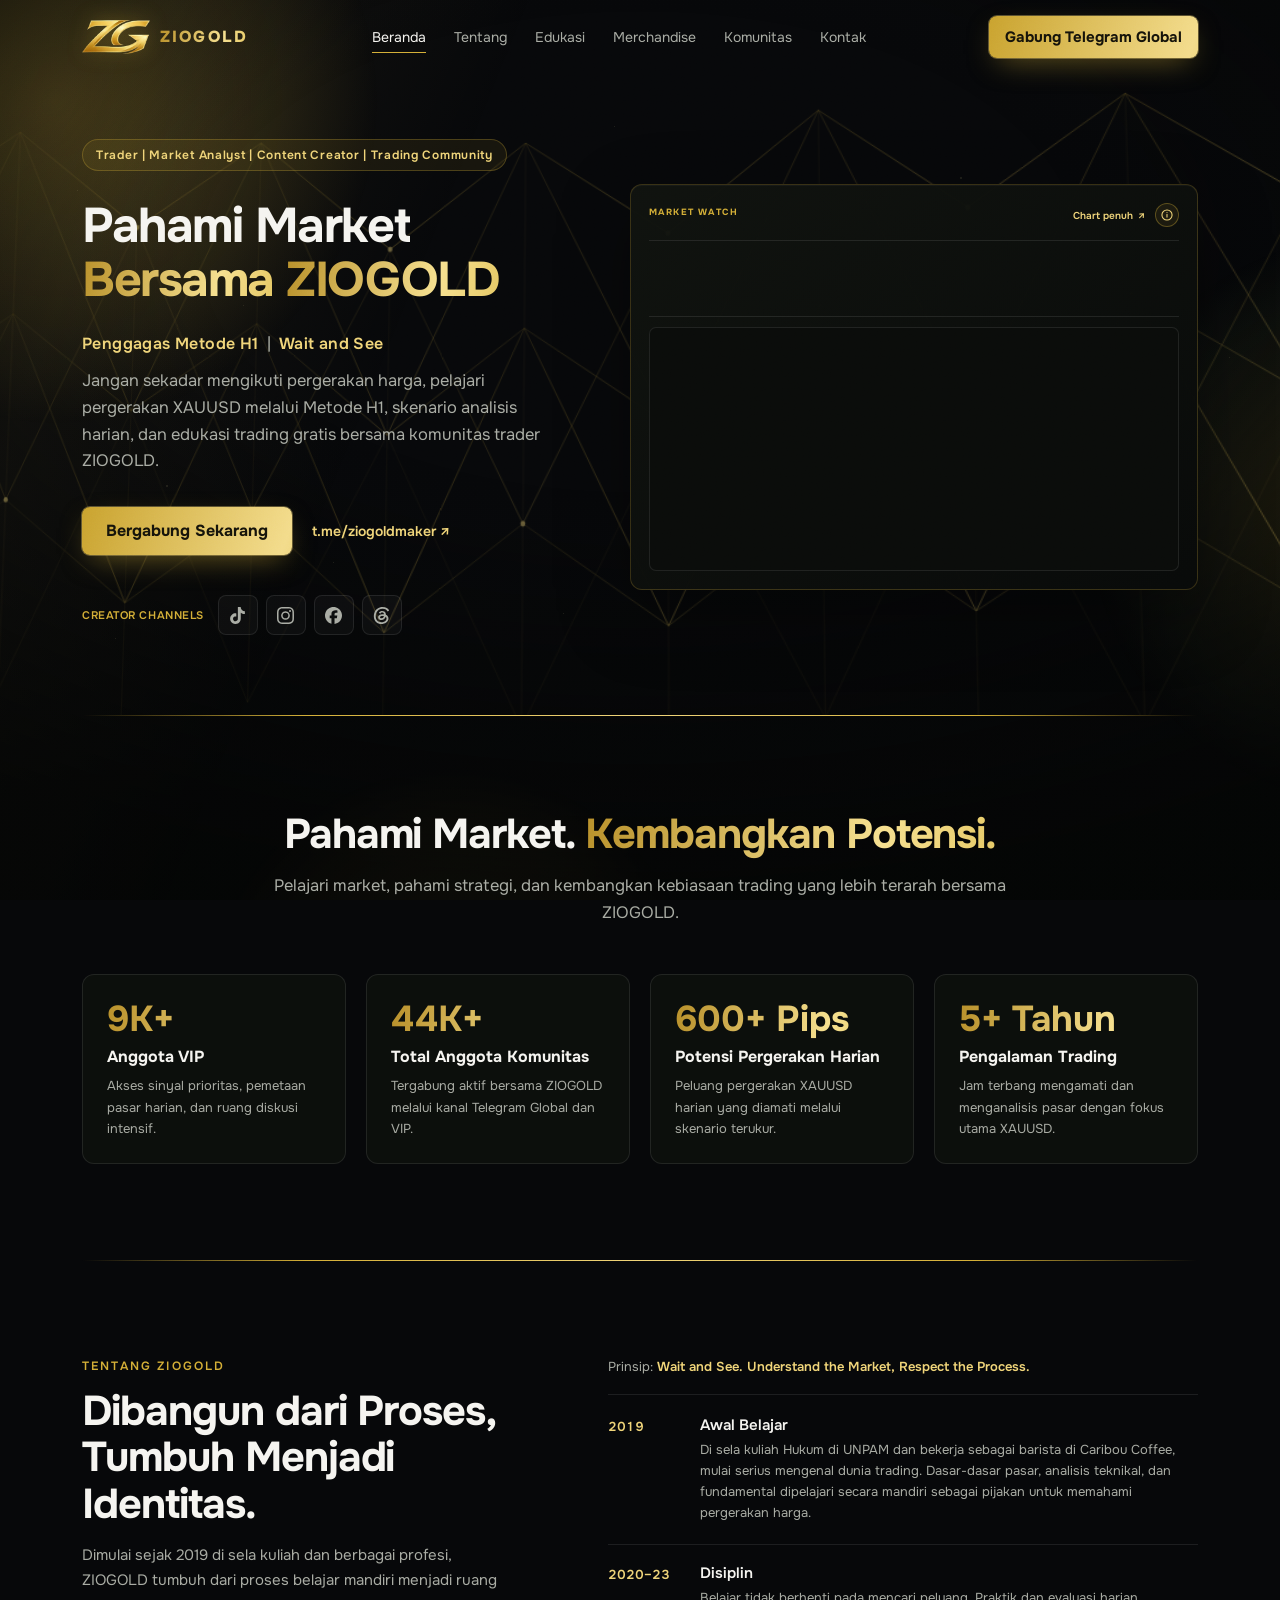
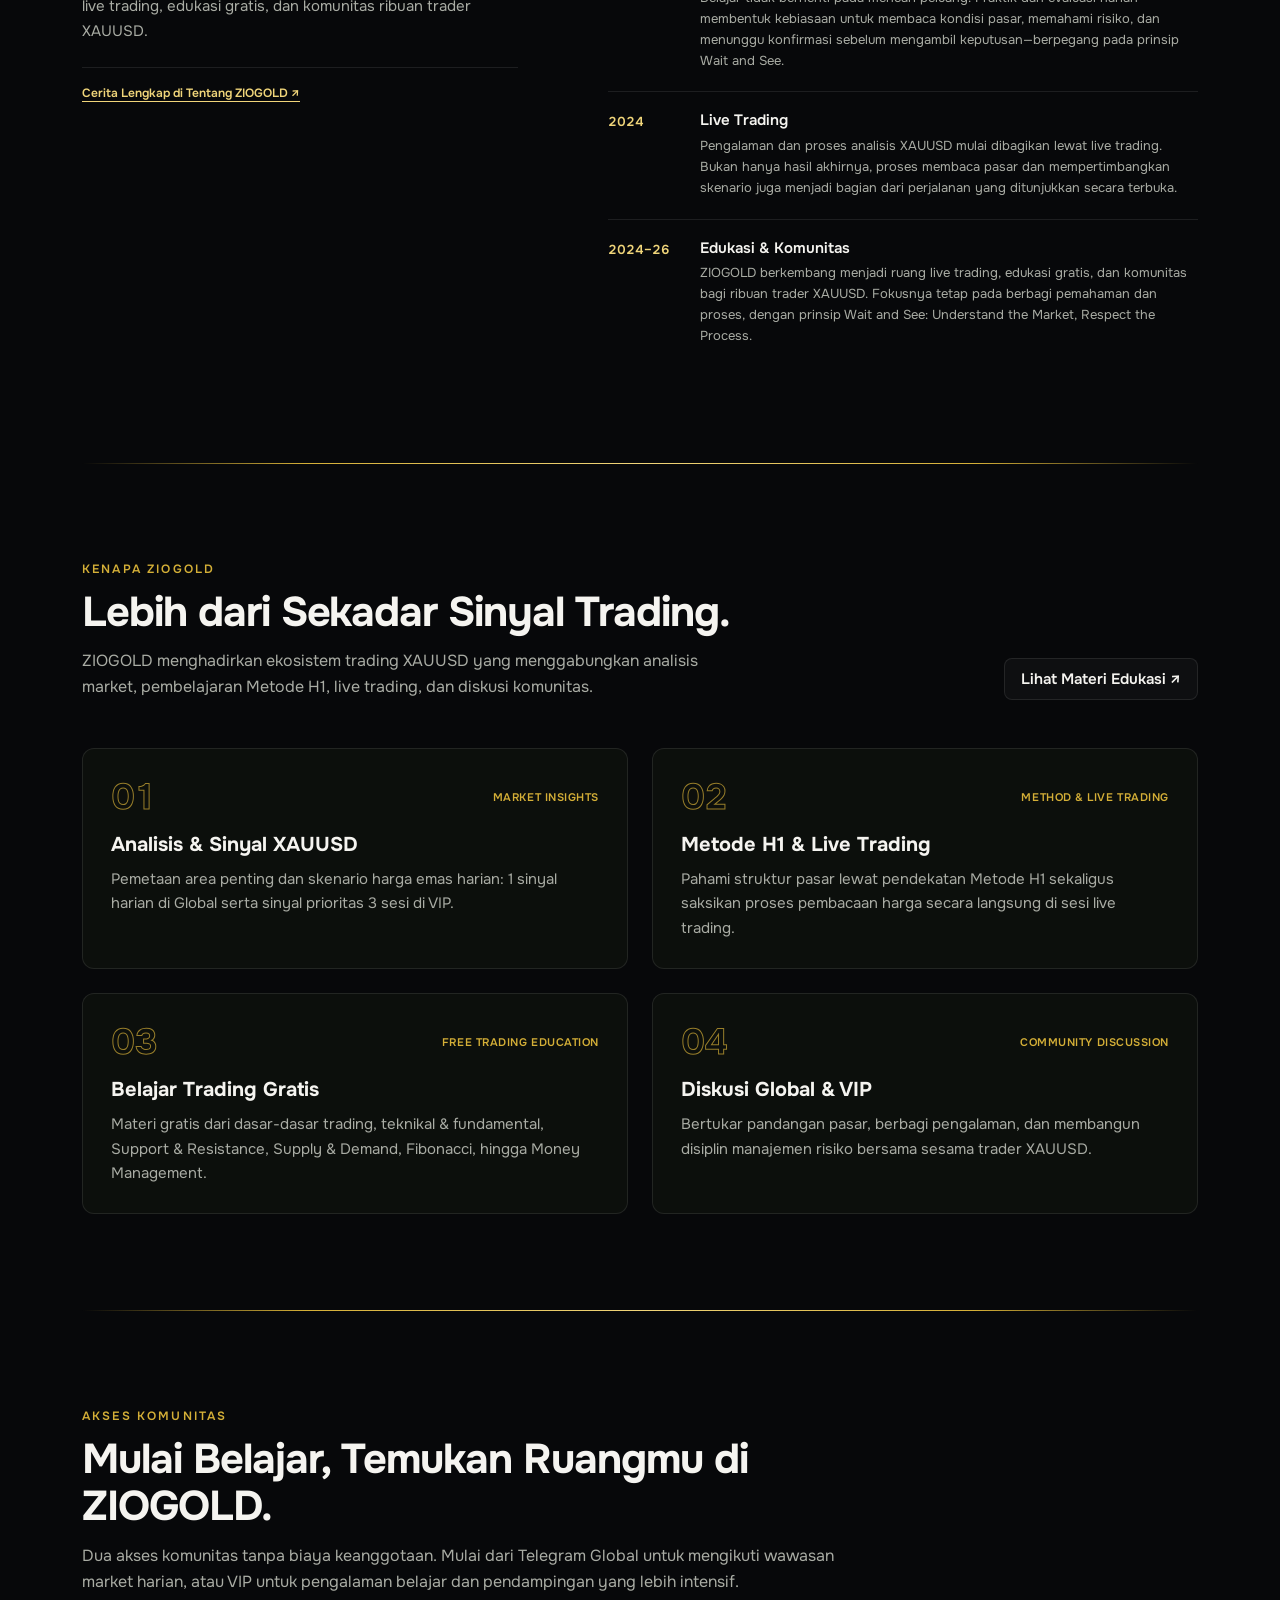
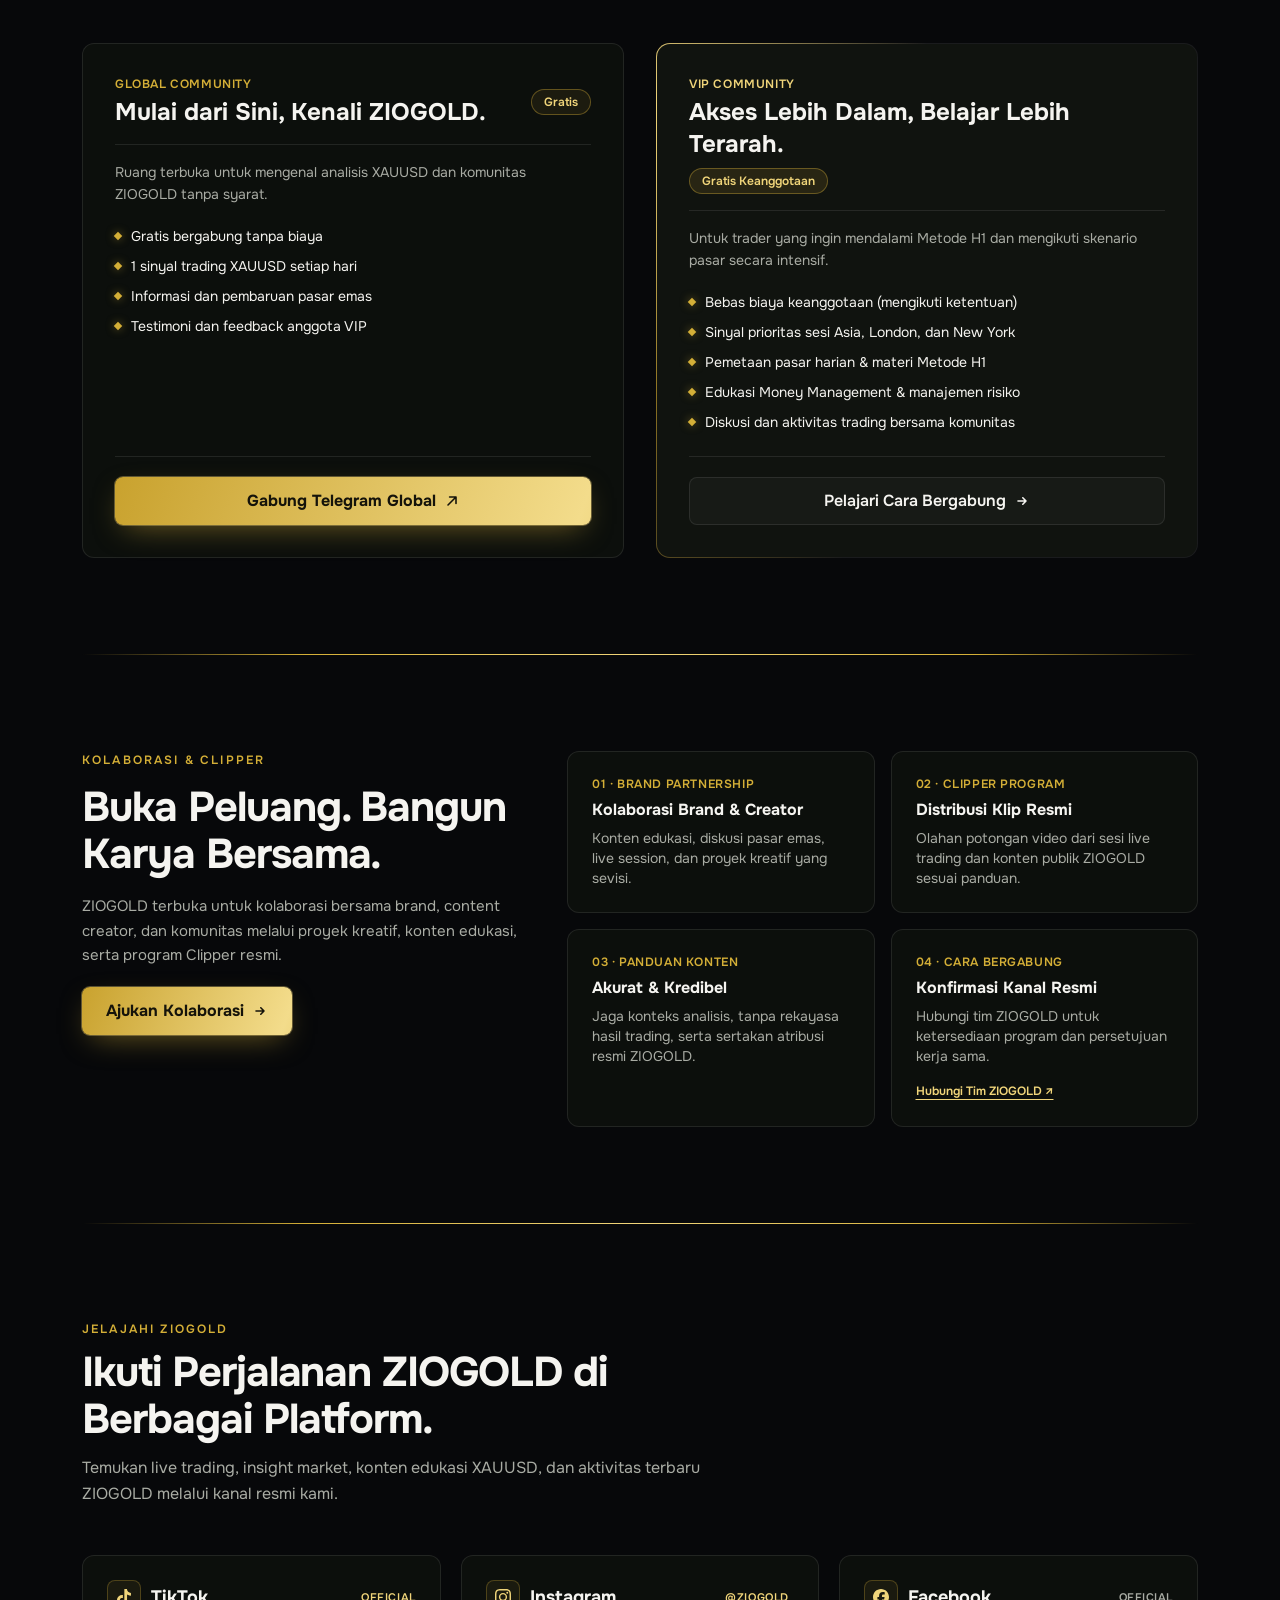
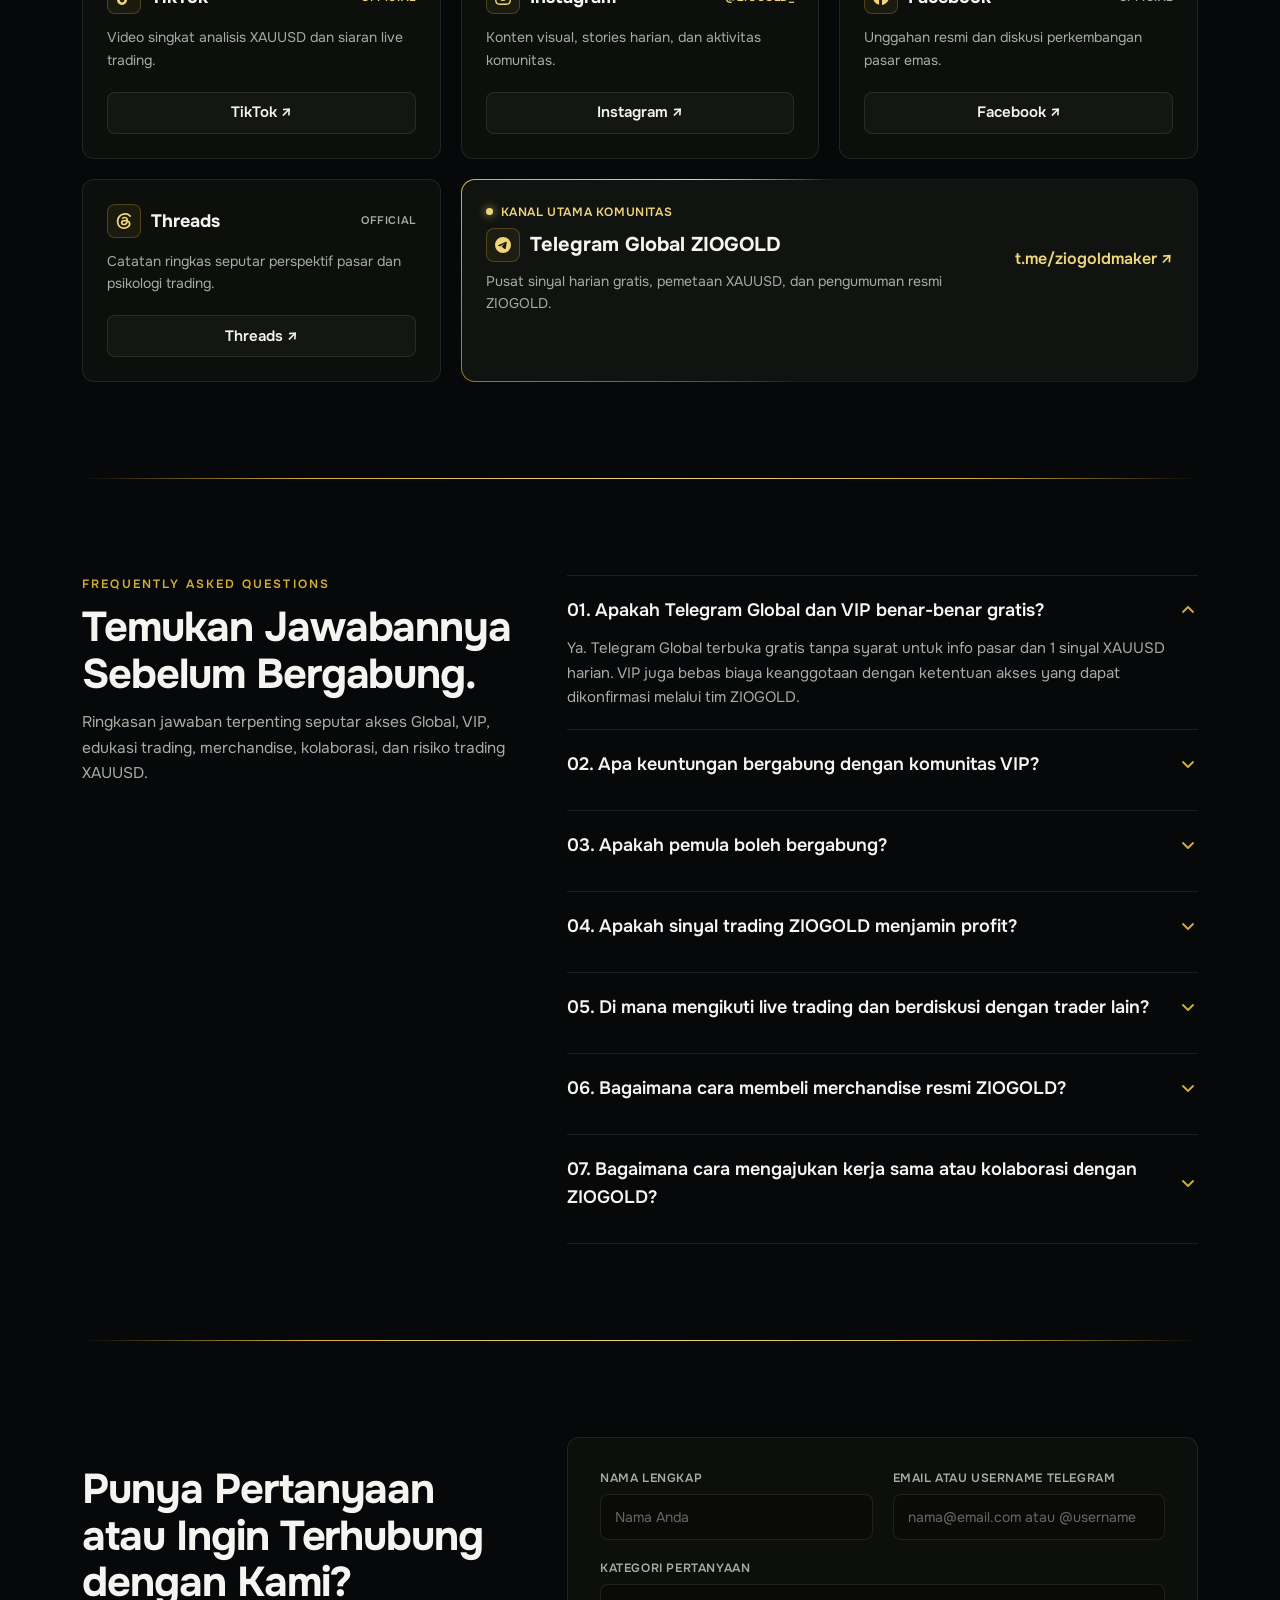
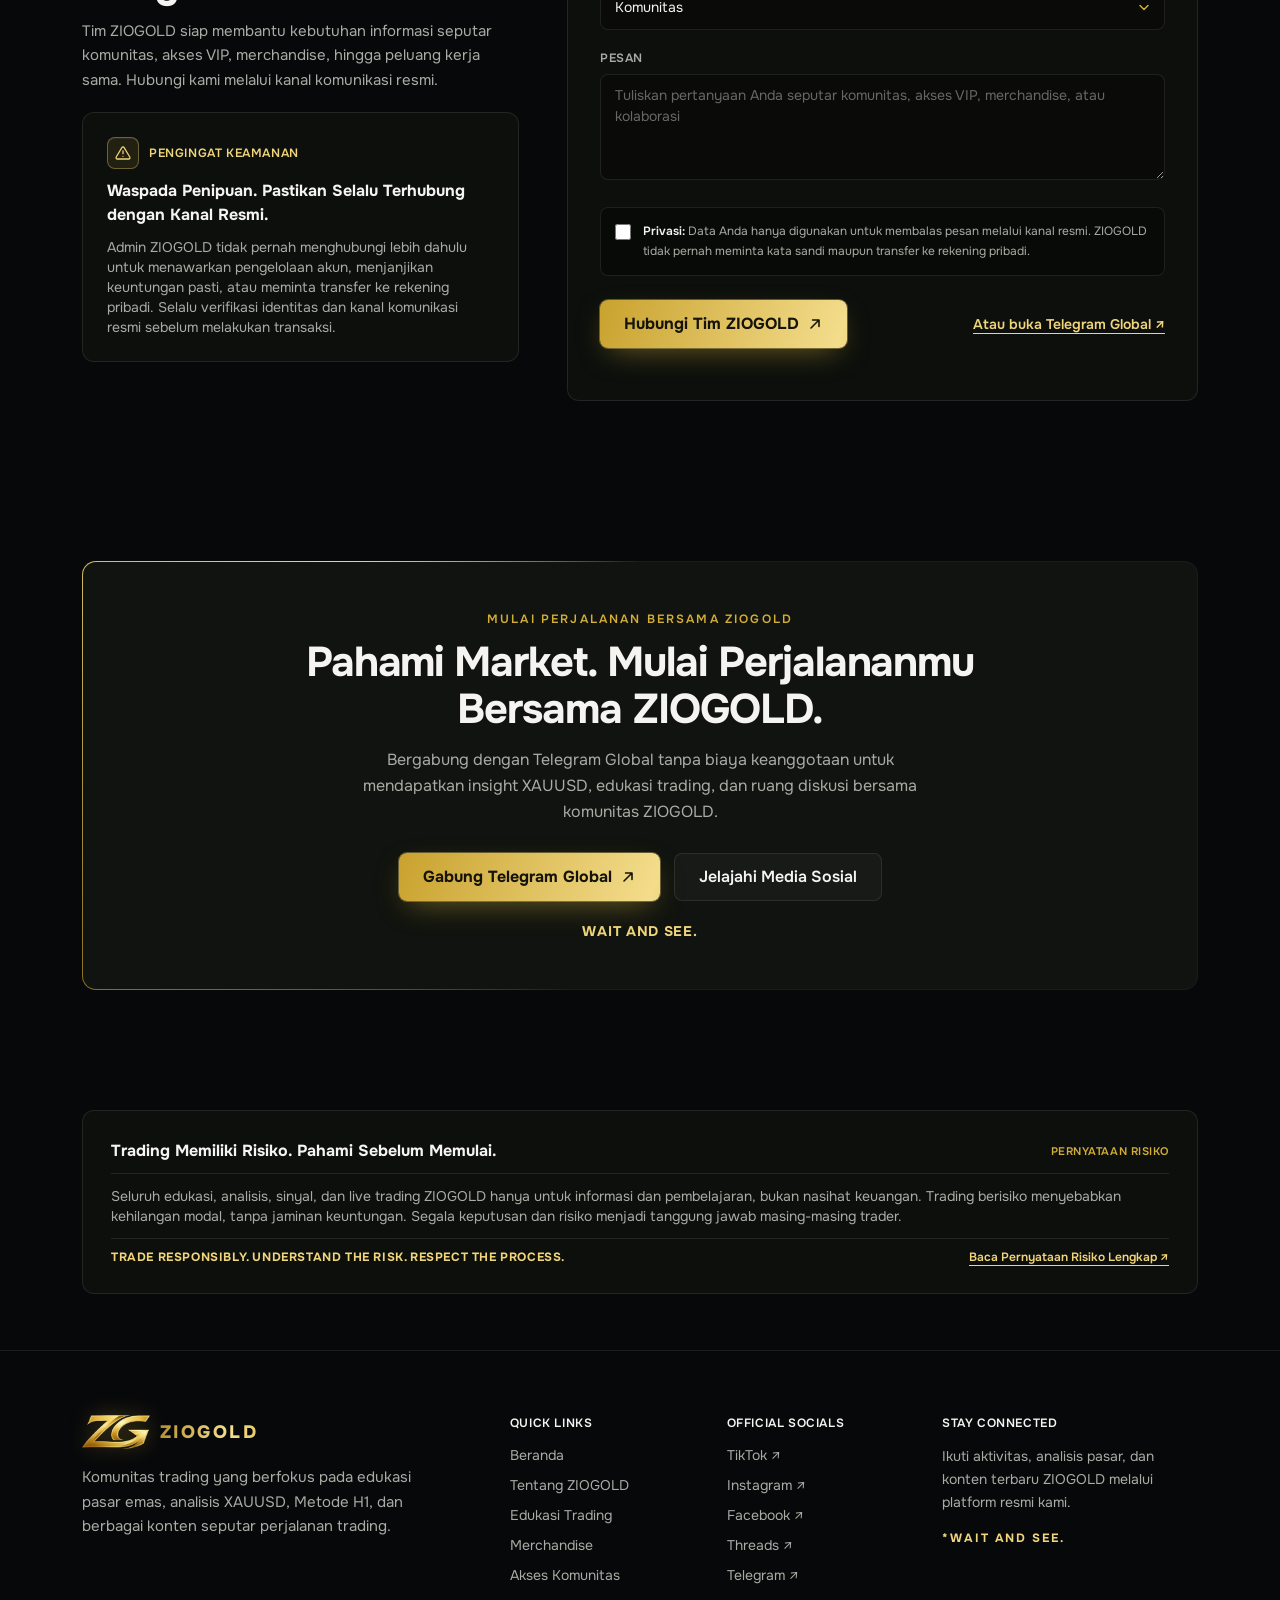
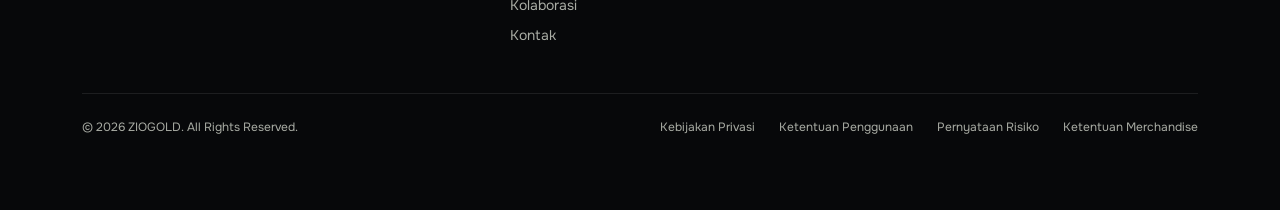
==== commit 03b83746: "ch timeline" ====
--- a/index.html
+++ b/index.html
@@ -329,7 +329,7 @@
          ==================================================================== -->
     <section id="highlight" class="py-16 sm:py-24">
       <div class="zio-container">
-        <div class="max-w-3xl mb-10 sm:mb-12">
+        <div class="max-w-3xl mx-auto mb-10 sm:mb-12 text-center">
           <h2 class="h2 mb-3.5 reveal">
             Pahami Market. <span class="gold-text">Kembangkan Potensi.</span>
           </h2>
@@ -381,91 +381,51 @@
          ==================================================================== -->
     <section id="tentang" class="py-16 sm:py-24">
       <div class="zio-container">
-        <div class="about-intro reveal">
+        <div class="about-layout">
+          <div class="about-intro reveal">
             <p class="eyebrow">Tentang ZioGold</p>
             <h2 class="h2">Dibangun dari Proses, Tumbuh Menjadi Identitas.</h2>
-          <p class="about-lead">
-            Dimulai sejak 2019 di sela kuliah dan berbagai profesi, ZIOGOLD tumbuh dari proses belajar mandiri menjadi ruang live trading, edukasi gratis, dan komunitas ribuan trader XAUUSD.
-          </p>
-        </div>
-
-        <div class="tl-open" data-zio-timeline>
-          <div class="tl-rail-scroll" data-tl-scroll>
-            <div class="tl-rail-grid" role="tablist" aria-label="Empat fase perjalanan ZIOGOLD dari 2019 hingga 2026">
-              <div class="tl-axis" aria-hidden="true">
-                <div class="tl-axis-fill" data-tl-fill></div>
-              </div>
-
-              <button type="button" role="tab" aria-selected="true" aria-controls="tl-panel-0" id="tl-tab-0" data-tl-node="0" class="tl-node is-active is-passed">
-                <span class="tl-year">2019</span>
-                <span class="tl-dot" aria-hidden="true"></span>
-                <span class="tl-short">Awal Belajar</span>
-              </button>
-
-              <button type="button" role="tab" aria-selected="false" aria-controls="tl-panel-1" id="tl-tab-1" data-tl-node="1" class="tl-node">
-                <span class="tl-year">2020–23</span>
-                <span class="tl-dot" aria-hidden="true"></span>
-                <span class="tl-short">Disiplin</span>
-              </button>
-
-              <button type="button" role="tab" aria-selected="false" aria-controls="tl-panel-2" id="tl-tab-2" data-tl-node="2" class="tl-node">
-                <span class="tl-year">2024</span>
-                <span class="tl-dot" aria-hidden="true"></span>
-                <span class="tl-short">Live Trading</span>
-              </button>
-
-              <button type="button" role="tab" aria-selected="false" aria-controls="tl-panel-3" id="tl-tab-3" data-tl-node="3" class="tl-node">
-                <span class="tl-year">2024–26</span>
-                <span class="tl-dot" aria-hidden="true"></span>
-                <span class="tl-short">Edukasi &amp; Komunitas</span>
-              </button>
-
-            </div>
-          </div>
-
-          <div class="tl-stage">
-            <div id="tl-panel-0" role="tabpanel" aria-labelledby="tl-tab-0" data-tl-panel="0" class="tl-panel is-active">
-              <p class="tl-story-date">2019</p>
-              <h3 class="tl-story-title">Awal Mengenal Dunia Trading</h3>
-              <p class="tl-story-copy">
-                  Mahasiswa Hukum UNPAM sekaligus barista Caribou Coffee yang mulai serius mendalami dasar-dasar pasar, analisis teknikal, dan fundamental.
-              </p>
-            </div>
-
-            <div id="tl-panel-1" role="tabpanel" aria-labelledby="tl-tab-1" data-tl-panel="1" class="tl-panel" hidden>
-              <p class="tl-story-date">2020–2023</p>
-              <h3 class="tl-story-title">Membangun Disiplin dan Memahami Risiko</h3>
-              <p class="tl-story-copy">
-                  Dari merintis usaha apartemen hingga bekerja di Honda Sanprima, FIF, Adira Finance, dan ShopeeFood, proses ini membentuk disiplin, kebiasaan evaluasi, serta pemahaman risiko saat mengamati XAUUSD.
-              </p>
-            </div>
-
-            <div id="tl-panel-2" role="tabpanel" aria-labelledby="tl-tab-2" data-tl-panel="2" class="tl-panel" hidden>
-              <p class="tl-story-date">2024</p>
-              <h3 class="tl-story-title">Membagikan Proses Secara Terbuka</h3>
-              <p class="tl-story-copy">
-                  Saat bergabung sebagai Sales POS Majoo, analisis XAUUSD dan proses live trading mulai dibagikan secara langsung kepada publik.
-              </p>
-            </div>
-
-            <div id="tl-panel-3" role="tabpanel" aria-labelledby="tl-tab-3" data-tl-panel="3" class="tl-panel" hidden>
-              <p class="tl-story-date">2024–2026</p>
-              <h3 class="tl-story-title">Edukasi Gratis dan Komunitas</h3>
-              <p class="tl-story-copy">
-                  Fokus pada live trading XAUUSD, berbagi edukasi gratis, dan membangun komunitas dengan prinsip <strong class="text-[color:var(--gold-light)] font-semibold">Wait and See</strong>.
-              </p>
-            </div>
-
-          </div>
-
-          <div class="about-footer">
-            <p>
-              Prinsip: <span>Wait and See. Understand the Market, Respect the Process.</span>
-            </p>
-            <a href="./about/#perjalanan">
-              Cerita Lengkap di Tentang ZIOGOLD ↗
-            </a>
-          </div>
+            <p class="about-lead">
+              Dimulai sejak 2019 di sela kuliah dan berbagai profesi, ZIOGOLD tumbuh dari proses belajar mandiri menjadi ruang live trading, edukasi gratis, dan komunitas ribuan trader XAUUSD.
+            </p>
+            <div class="about-footer">
+              <a href="./about/#perjalanan">Cerita Lengkap di Tentang ZIOGOLD ↗</a>
+            </div>
+          </div>
+
+          <ol class="about-timeline" aria-label="Perjalanan ZIOGOLD dari 2019 hingga 2026">
+            <li class="about-timeline-principle">
+              <p>Prinsip: <span>Wait and See. Understand the Market, Respect the Process.</span></p>
+            </li>
+            <li class="about-timeline-item">
+              <span class="about-timeline-date">2019</span>
+              <div>
+                <h3>Awal Belajar</h3>
+                <p>Di sela kuliah Hukum di UNPAM dan bekerja sebagai barista di Caribou Coffee, mulai serius mengenal dunia trading. Dasar-dasar pasar, analisis teknikal, dan fundamental dipelajari secara mandiri sebagai pijakan untuk memahami pergerakan harga.</p>
+              </div>
+            </li>
+            <li class="about-timeline-item">
+              <span class="about-timeline-date">2020–23</span>
+              <div>
+                <h3>Disiplin</h3>
+                <p>Belajar tidak berhenti pada mencari peluang. Praktik dan evaluasi harian membentuk kebiasaan untuk membaca kondisi pasar, memahami risiko, dan menunggu konfirmasi sebelum mengambil keputusan—berpegang pada prinsip Wait and See.</p>
+              </div>
+            </li>
+            <li class="about-timeline-item">
+              <span class="about-timeline-date">2024</span>
+              <div>
+                <h3>Live Trading</h3>
+                <p>Pengalaman dan proses analisis XAUUSD mulai dibagikan lewat live trading. Bukan hanya hasil akhirnya, proses membaca pasar dan mempertimbangkan skenario juga menjadi bagian dari perjalanan yang ditunjukkan secara terbuka.</p>
+              </div>
+            </li>
+            <li class="about-timeline-item">
+              <span class="about-timeline-date">2024–26</span>
+              <div>
+                <h3>Edukasi &amp; Komunitas</h3>
+                <p>ZIOGOLD berkembang menjadi ruang live trading, edukasi gratis, dan komunitas bagi ribuan trader XAUUSD. Fokusnya tetap pada berbagi pemahaman dan proses, dengan prinsip Wait and See: Understand the Market, Respect the Process.</p>
+              </div>
+            </li>
+          </ol>
         </div>
       </div>
     </section>
--- a/assets/zio.css
+++ b/assets/zio.css
@@ -401,7 +401,6 @@
       .sw { color: var(--text); transition: none; }
       .sw.key { color: var(--gold-light); }
       [data-parallax] { transform: none !important; }
-      .tl-step { opacity: 1; }
       .scroll-progress { display: none; }
     }
   
@@ -863,26 +862,28 @@
       }
     }
 
+    .about-layout {
+      display: grid;
+      gap: 36px;
+    }
     .about-intro {
       display: grid;
-      gap: 12px;
-      max-width: 760px;
-      margin-bottom: 36px;
+      align-content: start;
+      gap: 14px;
+      min-width: 0;
     }
     .about-intro .eyebrow { margin-bottom: 0; }
     .about-lead {
-      max-width: 68ch;
+      max-width: 52ch;
       color: var(--muted);
       font-size: 15px;
       line-height: 1.7;
     }
     .about-footer {
-      display: flex;
-      flex-wrap: wrap;
-      align-items: center;
-      justify-content: space-between;
-      gap: 12px 24px;
-      margin-top: 24px;
+      display: grid;
+      justify-items: start;
+      gap: 12px;
+      margin-top: 8px;
       padding-top: 16px;
       border-top: 1px solid var(--border);
       color: var(--muted);
@@ -900,229 +901,76 @@
       text-underline-offset: 4px;
     }
     .about-footer a:hover { color: var(--text); }
-
-    /* ==========================================================================
-       HOME COMPACT INTERACTIVE LINE TIMELINE (2019 · 2026)
-       GPU-composited transform/opacity motion aligned to Zio Gold obsidian-gold.
-       ========================================================================== */
-    .tl-rail-scroll {
-      overflow-x: auto;
-      overflow-y: hidden;
-      scrollbar-width: none;
-      -ms-overflow-style: none;
-      padding-block: 4px;
-    }
-    .tl-rail-scroll::-webkit-scrollbar { display: none; }
-    @media (max-width: 959px) {
-      .tl-rail-scroll {
-        -webkit-mask-image: linear-gradient(90deg, transparent 0, #000 12px, #000 calc(100% - 16px), transparent 100%);
-        mask-image: linear-gradient(90deg, transparent 0, #000 12px, #000 calc(100% - 16px), transparent 100%);
-      }
-    }
-
-    .tl-open .tl-rail-scroll {
-      overflow: visible;
-      -webkit-mask-image: none;
-      mask-image: none;
-    }
-
-    .tl-rail-grid {
+    .about-timeline {
       position: relative;
       display: grid;
-      grid-template-columns: repeat(9, minmax(0, 1fr));
-      min-width: 860px;
-      padding-inline: 14px;
-      align-items: start;
-    }
-    .tl-open .tl-rail-grid {
-      grid-template-columns: repeat(4, minmax(0, 1fr));
+      align-content: start;
       min-width: 0;
-      padding-inline: 0;
-      gap: 8px;
-    }
-    .tl-axis {
-      position: absolute;
-      left: calc(14px + (100% - 28px) / 18);
-      right: calc(14px + (100% - 28px) / 18);
-      top: 44px;
-      height: 2px;
-      background: rgba(255, 255, 255, 0.09);
-      border-radius: 999px;
-      pointer-events: none;
-    }
-    .tl-open .tl-axis {
-      left: 12.5%;
-      right: 12.5%;
-    }
-    @media (min-width: 960px) {
-      .tl-rail-grid {
-        min-width: 0;
-        padding-inline: 0;
-      }
-      .tl-axis {
-        left: calc(100% / 18);
-        right: calc(100% / 18);
-      }
-    }
-
-    .tl-axis-fill {
-      width: 100%;
-      height: 100%;
-      border-radius: 999px;
-      background: linear-gradient(90deg, #8F7524 0%, #D4AF37 58%, #F6E08F 100%);
-      box-shadow: 0 0 14px rgba(212, 175, 55, 0.38);
-      transform-origin: left center;
-      transform: scaleX(var(--tl-progress, 0));
-      transition: transform 520ms cubic-bezier(0.22, 1, 0.36, 1);
-      will-change: transform;
-    }
-
-    .tl-node {
+      margin: 0;
+      padding: 0;
+      list-style: none;
+    }
+    .about-timeline-principle {
+      margin-bottom: 20px;
+      padding-bottom: 16px;
+      border-bottom: 1px solid var(--border);
+      color: var(--muted);
+      font-size: 13px;
+      line-height: 1.6;
+    }
+    .about-timeline-principle span {
+      color: var(--gold-light);
+      font-weight: 600;
+    }
+    .about-timeline-item {
       position: relative;
-      z-index: 1;
-      display: flex;
-      flex-direction: column;
-      align-items: center;
-      text-align: center;
-      padding: 6px 4px;
-      background: transparent;
-      border: 0;
-      cursor: pointer;
-      color: var(--muted);
-      transition: color 200ms ease;
-    }
-    .tl-node:focus-visible {
-      outline: 1px solid var(--border-gold);
-      border-radius: 8px;
-    }
-
-    .tl-year {
+      display: grid;
+      grid-template-columns: 76px minmax(0, 1fr);
+      gap: 16px;
+      padding: 0 0 20px;
+    }
+    .about-timeline-item:not(:last-child) {
+      margin-bottom: 18px;
+      border-bottom: 1px solid var(--border);
+    }
+    .about-timeline-date {
+      padding-top: 2px;
+      color: var(--gold-light);
       font-size: 13px;
       font-weight: 600;
-      height: 22px;
-      line-height: 22px;
-      margin-bottom: 10px;
-      letter-spacing: 0.02em;
+      line-height: 1.5;
       font-variant-numeric: tabular-nums;
       white-space: nowrap;
+    }
+    .about-timeline-item h3 {
+      margin-bottom: 4px;
+      color: var(--text);
+      font-size: 15px;
+      font-weight: 600;
+      line-height: 1.45;
+    }
+    .about-timeline-item p {
       color: var(--muted);
-      transition: color 200ms ease, transform 220ms var(--ease-out);
-    }
-
-    .tl-dot {
-      position: relative;
-      width: 14px;
-      height: 14px;
-      border-radius: 999px;
-      background: #0B0D0B;
-      border: 2px solid rgba(255, 255, 255, 0.24);
-      transition: border-color 220ms ease, background-color 220ms ease, transform 240ms var(--ease-out);
-    }
-    .tl-dot::after {
-      content: "";
-      position: absolute;
-      inset: -7px;
-      border-radius: 999px;
-      border: 1px solid rgba(240, 213, 122, 0.55);
-      opacity: 0;
-      transform: scale(0.72);
-      pointer-events: none;
-    }
-
-    .tl-short {
-      margin-top: 9px;
-      font-size: 12px;
-      line-height: 1.25;
-      font-weight: 400;
-      white-space: normal;
-      color: rgba(169, 172, 164, 0.78);
-      transition: color 200ms ease;
-    }
-    .tl-node:hover .tl-year,
-    .tl-node.is-passed .tl-year {
-      color: var(--text);
-    }
-    .tl-node.is-passed .tl-dot {
-      border-color: var(--gold);
-      background: #D4AF37;
-    }
-    .tl-node.is-active .tl-year {
-      color: var(--gold-light);
-      transform: translateY(-1px);
-    }
-    .tl-node.is-active .tl-dot {
-      border-color: #F6E08F;
-      background: #F6E08F;
-      transform: scale(1.22);
-      box-shadow: 0 0 14px rgba(240, 213, 122, 0.55);
-    }
-    .tl-node.is-active .tl-dot::after {
-      animation: tlHaloPulse 2.4s ease-out infinite;
-    }
-    .tl-node.is-active .tl-short {
-      color: var(--gold-light);
-      font-weight: 600;
-    }
-
-    @keyframes tlHaloPulse {
-      0% { opacity: 0.78; transform: scale(0.78); }
-      75% { opacity: 0; transform: scale(1.55); }
-      100% { opacity: 0; transform: scale(1.55); }
-    }
-
-    .tl-stage {
-      min-height: 132px;
-      margin-top: 18px;
-      padding-top: 20px;
-      border-top: 1px solid var(--border);
-    }
-    .tl-story-date {
-      margin-bottom: 5px;
-      color: var(--muted);
-      font-size: 12px;
-      line-height: 1.5;
-      font-variant-numeric: tabular-nums;
-    }
-    .tl-story-title {
-      margin-bottom: 8px;
-      color: var(--text);
-      font-size: 18px;
-      font-weight: 600;
-      line-height: 1.4;
-      letter-spacing: -0.01em;
-    }
-    .tl-story-copy {
-      max-width: 72ch;
-      color: var(--muted);
-      font-size: 14px;
-      line-height: 1.7;
-    }
-    .tl-panel[hidden] {
-      display: none !important;
-    }
-    .tl-panel.is-active {
-      animation: tlPanelFade 340ms cubic-bezier(0.22, 1, 0.36, 1) both;
-    }
-    @keyframes tlPanelFade {
-      from { opacity: 0; transform: translateY(6px); }
-      to { opacity: 1; transform: translateY(0); }
-    }
-
-    @media (prefers-reduced-motion: reduce) {
-      .tl-axis-fill,
-      .tl-year,
-      .tl-dot { transition: none !important; }
-      .tl-node.is-active .tl-dot::after,
-      .tl-panel.is-active { animation: none !important; }
+      font-size: 13px;
+      line-height: 1.6;
+    }
+    @media (min-width: 960px) {
+      .about-layout {
+        grid-template-columns: minmax(0, 0.85fr) minmax(0, 1.15fr);
+        align-items: start;
+        gap: clamp(40px, 7vw, 96px);
+      }
     }
     @media (max-width: 520px) {
-      .about-intro { margin-bottom: 28px; }
-      .about-lead { font-size: 14px; }
-      .tl-short { font-size: 10px; }
-      .tl-stage { min-height: 160px; }
-      .tl-story-title { font-size: 16px; }
-      .tl-story-copy { font-size: 13px; }
-      .about-footer { flex-direction: column; align-items: flex-start; }
+      .about-timeline-item {
+        grid-template-columns: 68px minmax(0, 1fr);
+        gap: 12px;
+      }
+      .about-timeline-item:not(:last-child) {
+        margin-bottom: 15px;
+        padding-bottom: 16px;
+      }
+      .about-timeline-item p { font-size: 12px; }
     }
 
 /* Tailwind CSS v3.4.17 (Precompiled) */
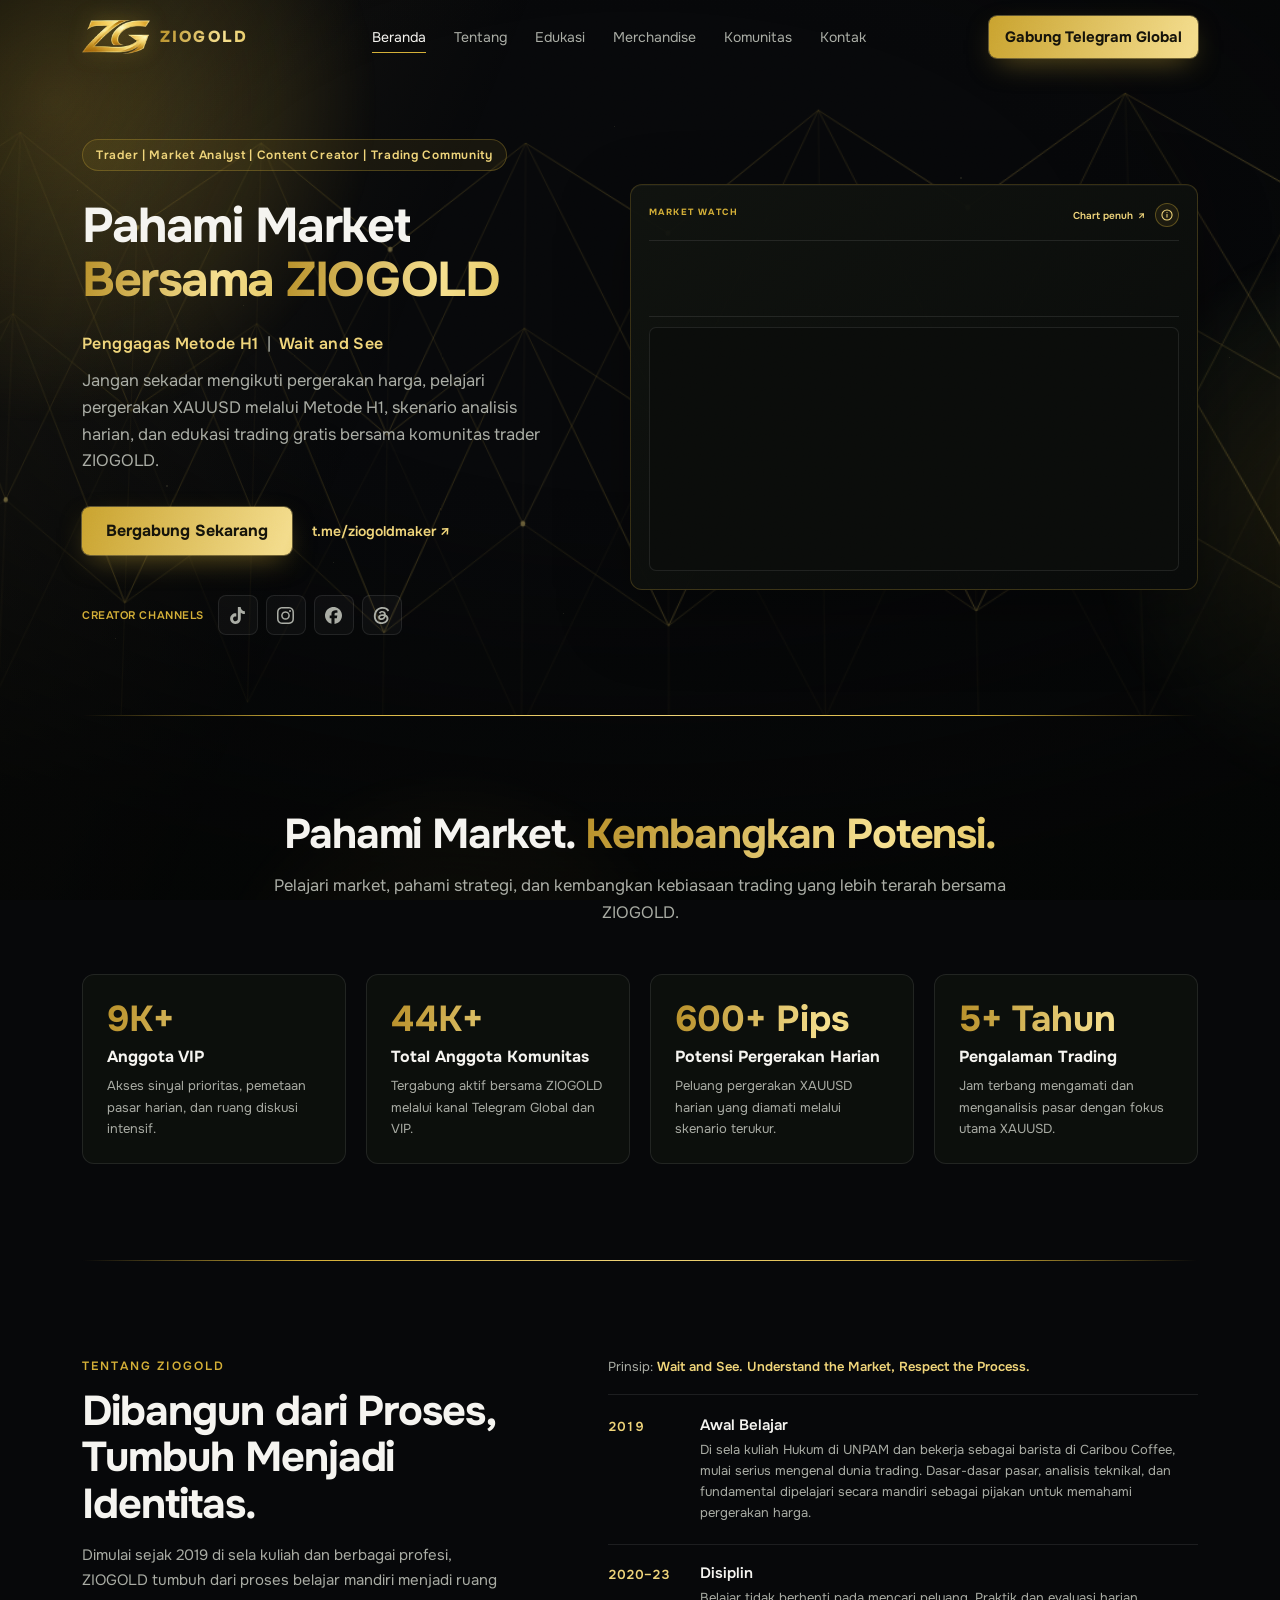
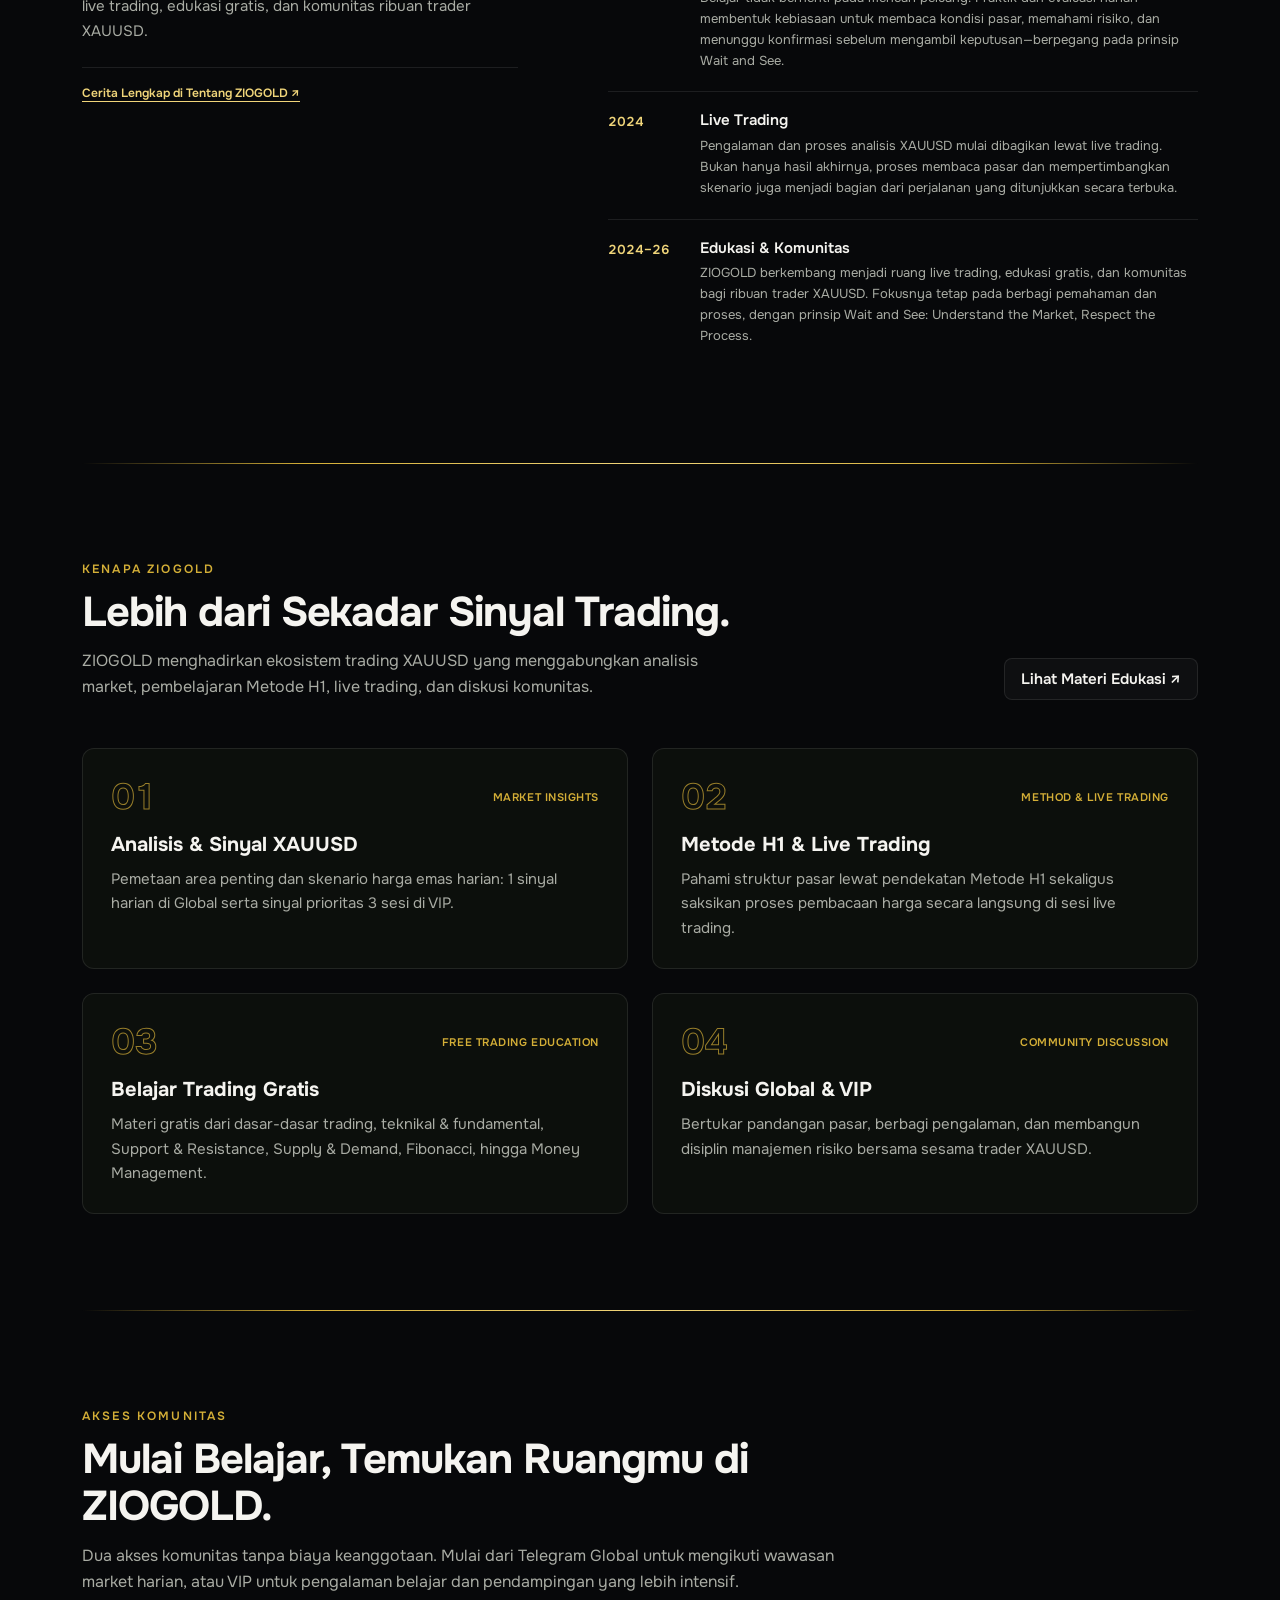
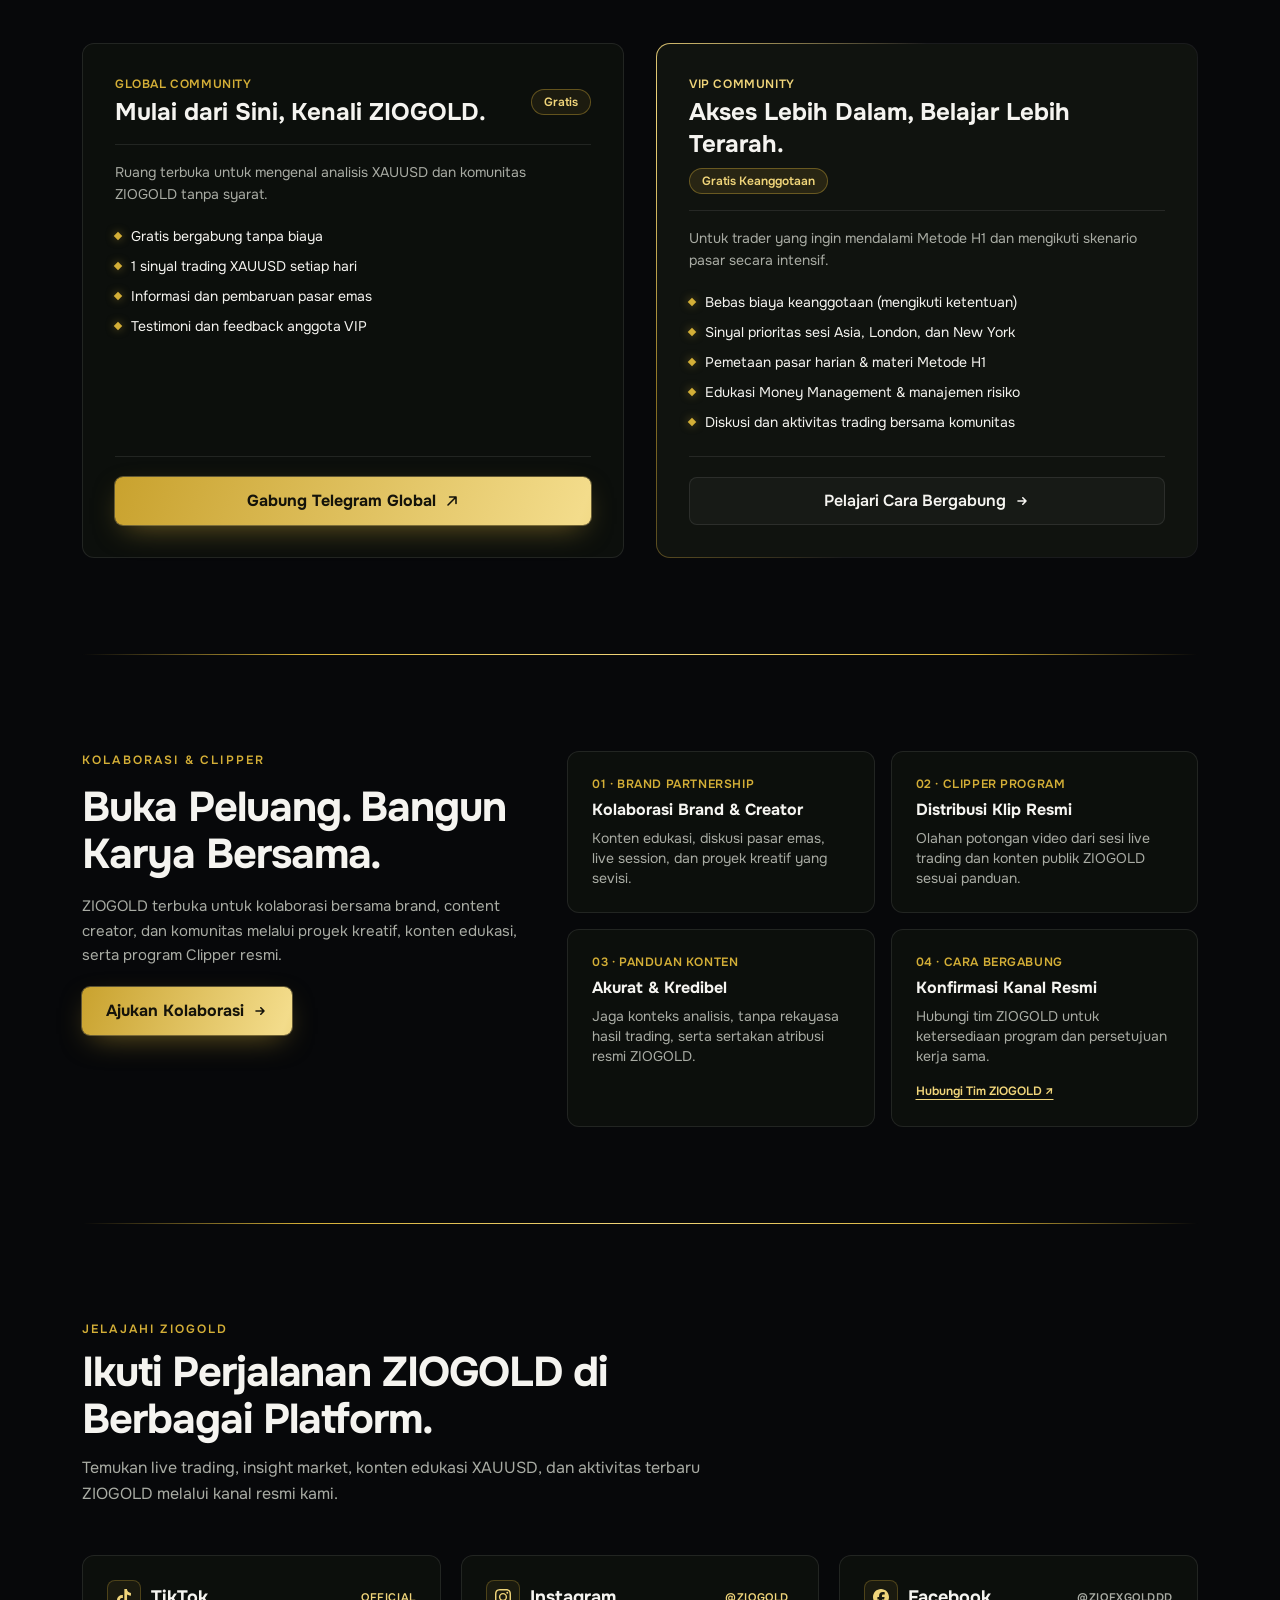
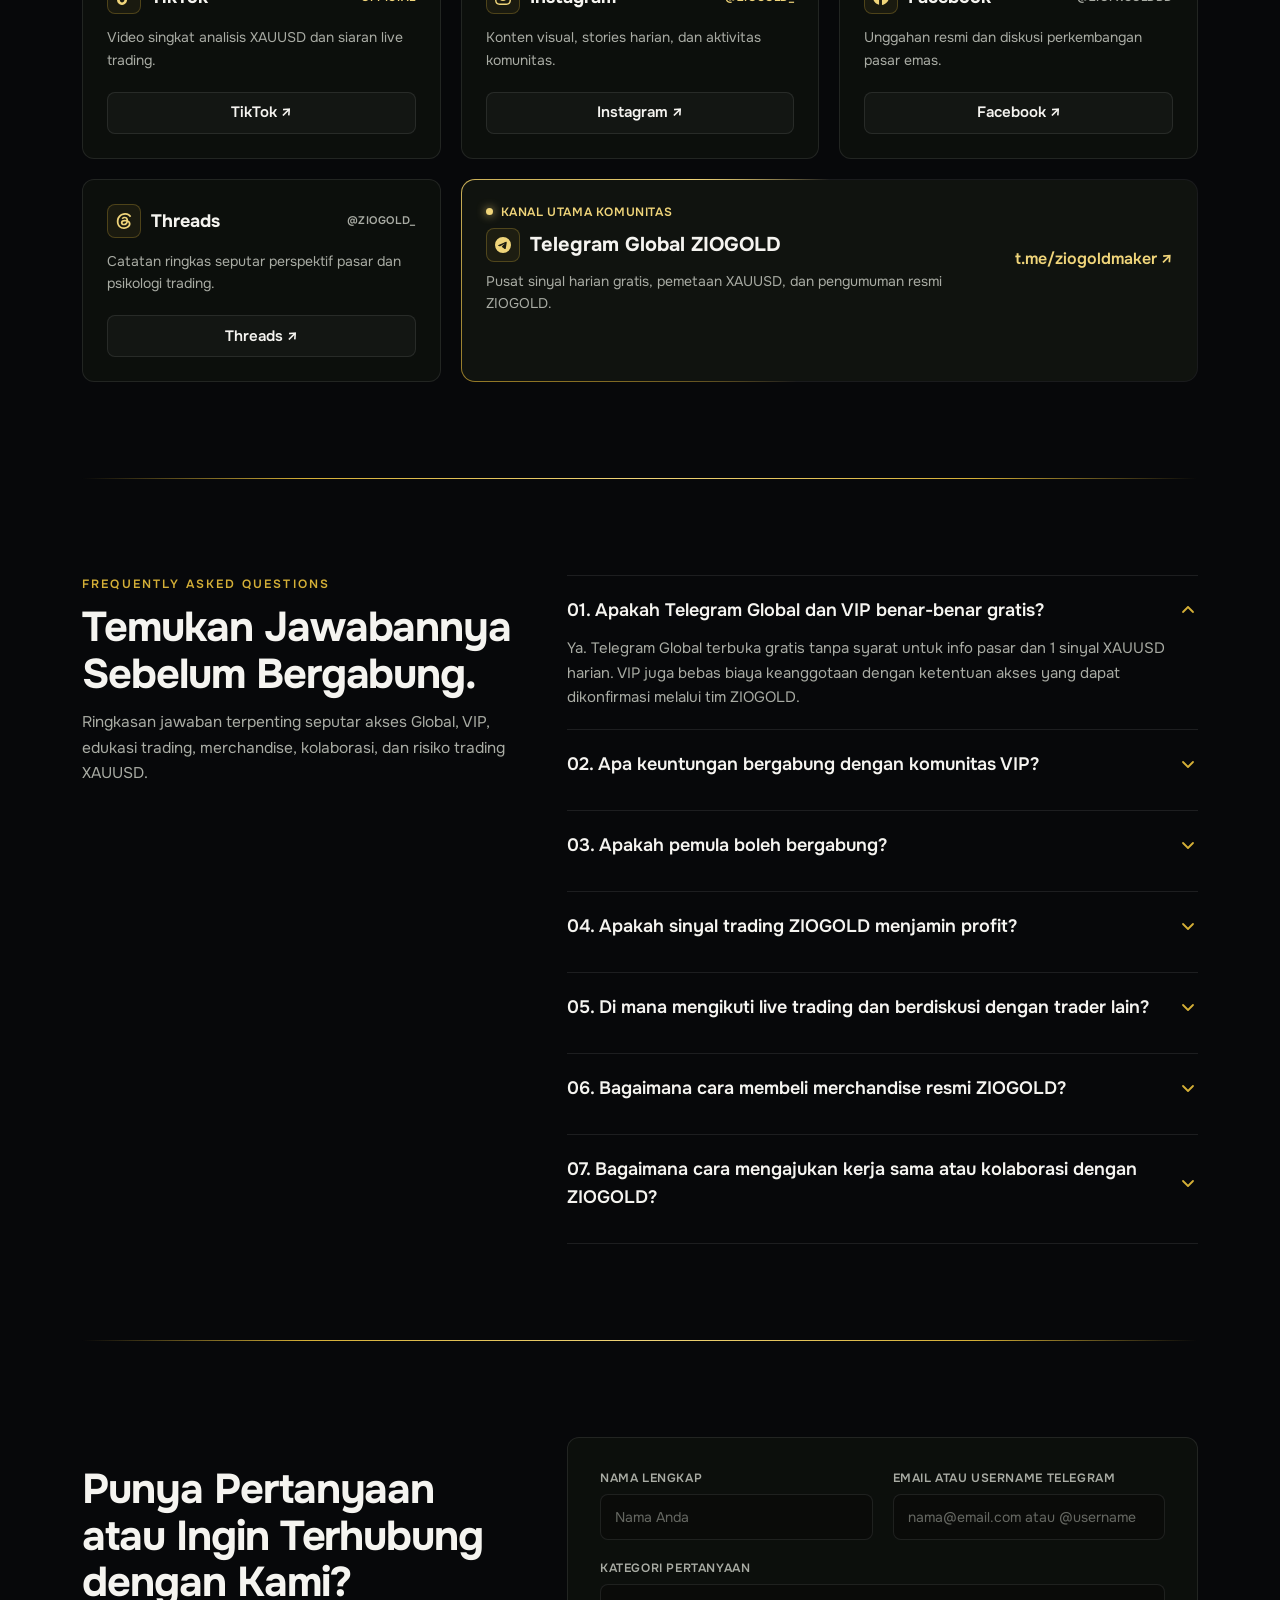
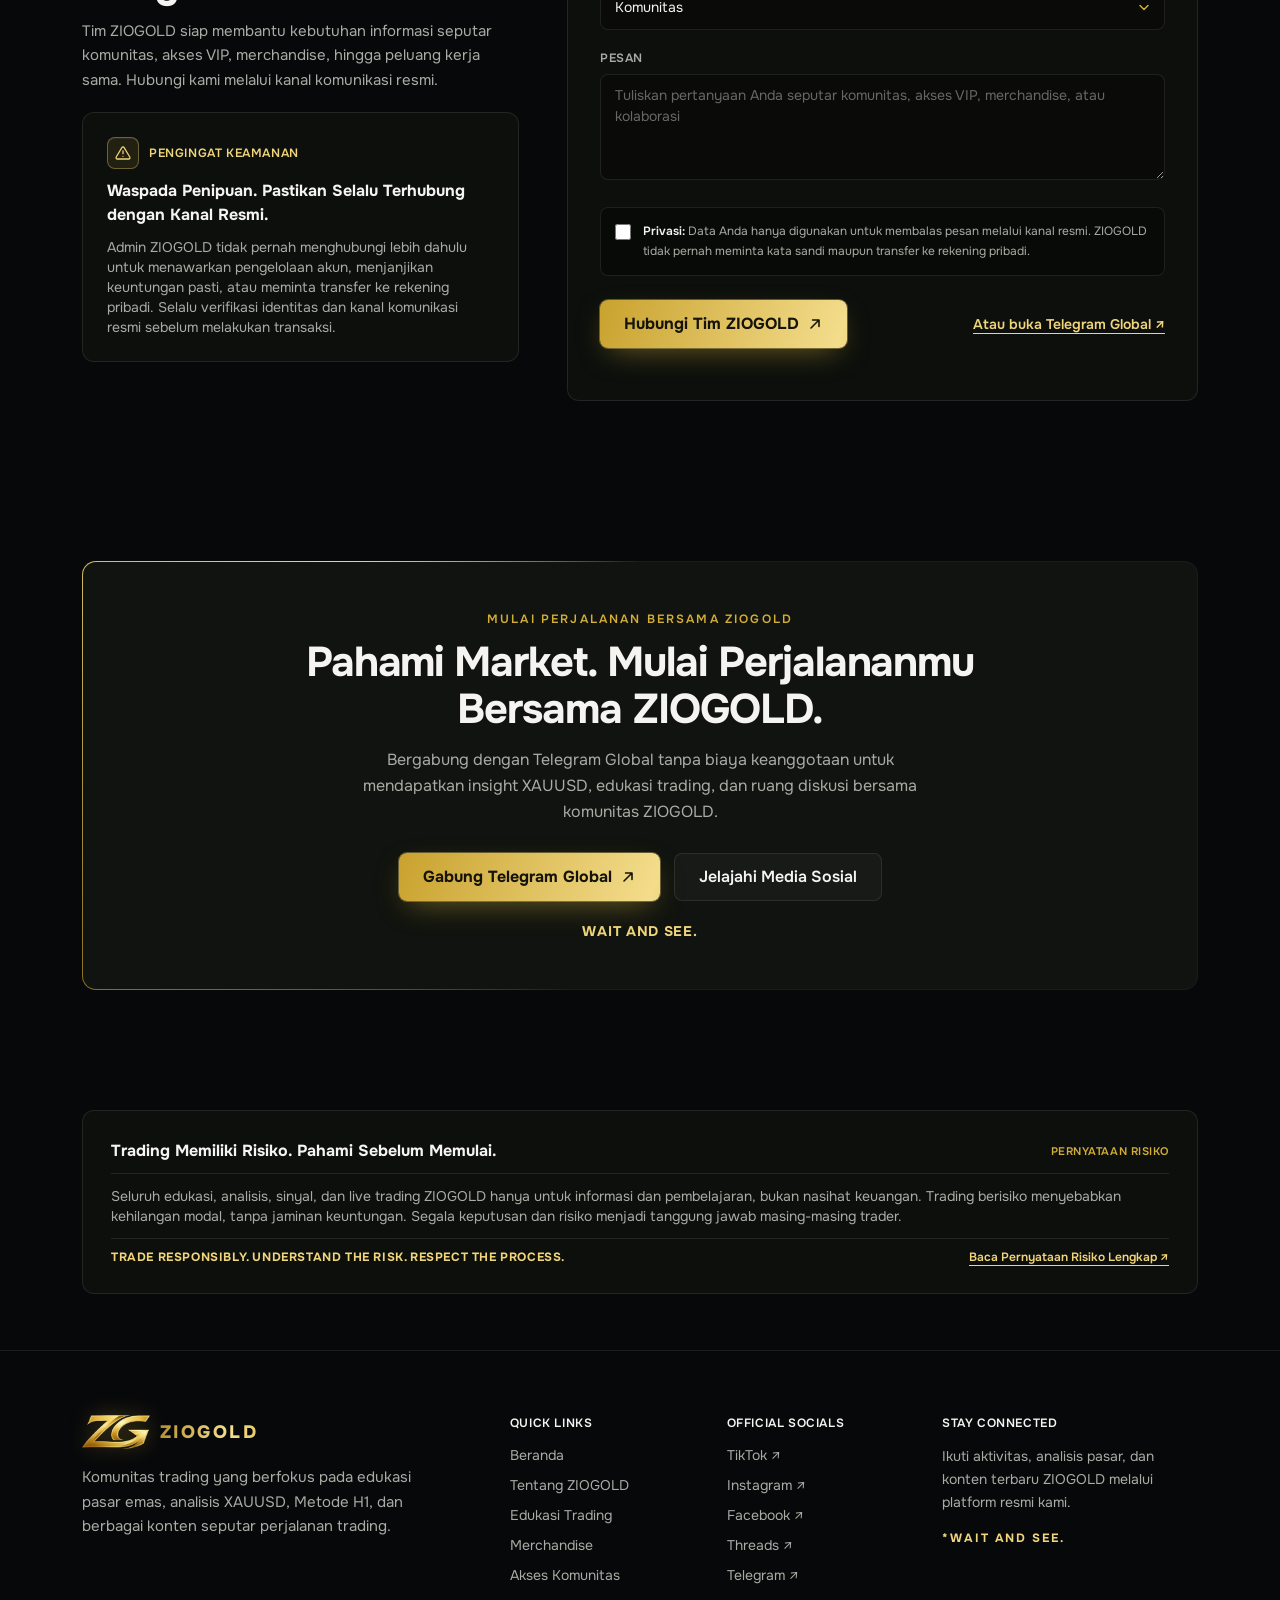
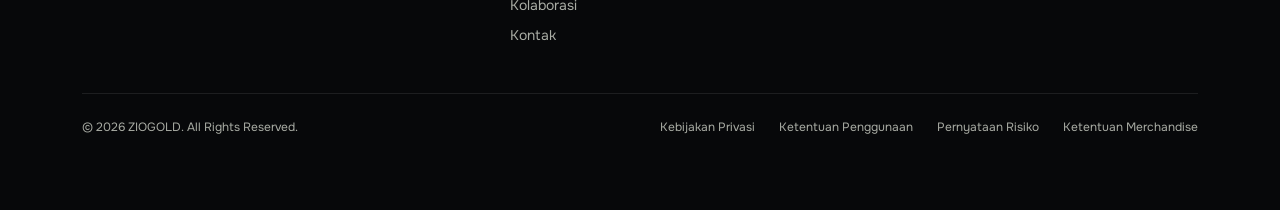
==== commit 59e43725: "add th dan fb" ====
--- a/index.html
+++ b/index.html
@@ -247,10 +247,10 @@
             <a href="https://www.instagram.com/ziogold_/" target="_blank" rel="noopener noreferrer" data-cta-link="instagram" data-cta-location="hero-strip-instagram" class="hero-social-btn" aria-label="Instagram ZIOGOLD" title="Instagram">
               <svg class="w-[17px] h-[17px]" viewBox="0 0 24 24" fill="currentColor" aria-hidden="true"><path d="M7.0301.084c-1.2768.0602-2.1487.264-2.911.5634-.7888.3075-1.4575.72-2.1228 1.3877-.6652.6677-1.075 1.3368-1.3802 2.127-.2954.7638-.4956 1.6365-.552 2.914-.0564 1.2775-.0689 1.6882-.0626 4.947.0062 3.2586.0206 3.6671.0825 4.9473.061 1.2765.264 2.1482.5635 2.9107.308.7889.72 1.4573 1.388 2.1228.6679.6655 1.3365 1.0743 2.1285 1.38.7632.295 1.6361.4961 2.9134.552 1.2773.056 1.6884.069 4.9462.0627 3.2578-.0062 3.668-.0207 4.9478-.0814 1.28-.0607 2.147-.2652 2.9098-.5633.7889-.3086 1.4578-.72 2.1228-1.3881.665-.6682 1.0745-1.3378 1.3795-2.1284.2957-.7632.4966-1.636.552-2.9124.056-1.2809.0692-1.6898.063-4.948-.0063-3.2583-.021-3.6668-.0817-4.9465-.0607-1.2797-.264-2.1487-.5633-2.9117-.3084-.7889-.72-1.4568-1.3876-2.1228C21.2982 1.33 20.628.9208 19.8378.6165 19.074.321 18.2017.1197 16.9244.0645 15.6471.0093 15.236-.005 11.977.0014 8.718.0076 8.31.0215 7.0301.0839m.1402 21.6932c-1.17-.0509-1.8053-.2453-2.2287-.408-.5606-.216-.96-.4771-1.3819-.895-.422-.4178-.6811-.8186-.9-1.378-.1644-.4234-.3624-1.058-.4171-2.228-.0595-1.2645-.072-1.6442-.079-4.848-.007-3.2037.0053-3.583.0607-4.848.05-1.169.2456-1.805.408-2.2282.216-.5613.4762-.96.895-1.3816.4188-.4217.8184-.6814 1.3783-.9003.423-.1651 1.0575-.3614 2.227-.4171 1.2655-.06 1.6447-.072 4.848-.079 3.2033-.007 3.5835.005 4.8495.0608 1.169.0508 1.8053.2445 2.228.408.5608.216.96.4754 1.3816.895.4217.4194.6816.8176.9005 1.3787.1653.4217.3617 1.056.4169 2.2263.0602 1.2655.0739 1.645.0796 4.848.0058 3.203-.0055 3.5834-.061 4.848-.051 1.17-.245 1.8055-.408 2.2294-.216.5604-.4763.96-.8954 1.3814-.419.4215-.8181.6811-1.3783.9-.4224.1649-1.0577.3617-2.2262.4174-1.2656.0595-1.6448.072-4.8493.079-3.2045.007-3.5825-.006-4.848-.0608M16.953 5.5864A1.44 1.44 0 1 0 18.39 4.144a1.44 1.44 0 0 0-1.437 1.4424M5.8385 12.012c.0067 3.4032 2.7706 6.1557 6.173 6.1493 3.4026-.0065 6.157-2.7701 6.1506-6.1733-.0065-3.4032-2.771-6.1565-6.174-6.1498-3.403.0067-6.156 2.771-6.1496 6.1738M8 12.0077a4 4 0 1 1 4.008 3.9921A3.9996 3.9996 0 0 1 8 12.0077"/></svg>
             </a>
-            <a href="#kanal-resmi" data-cta-link="facebook" data-cta-location="hero-strip-facebook" class="hero-social-btn" aria-label="Facebook ZIOGOLD" title="Facebook">
+            <a href="https://www.facebook.com/ziofxgolddd/" target="_blank" rel="noopener noreferrer" data-cta-link="facebook" data-cta-location="hero-strip-facebook" class="hero-social-btn" aria-label="Facebook ZIOGOLD" title="Facebook">
               <svg class="w-[17px] h-[17px]" viewBox="0 0 24 24" fill="currentColor" aria-hidden="true"><path d="M9.101 23.691v-7.98H6.627v-3.667h2.474v-1.58c0-4.085 1.848-5.978 5.858-5.978.401 0 .955.042 1.468.103a8.68 8.68 0 0 1 1.141.195v3.325a8.623 8.623 0 0 0-.653-.036 26.805 26.805 0 0 0-.733-.009c-.707 0-1.259.096-1.675.309a1.686 1.686 0 0 0-.679.622c-.258.42-.374.995-.374 1.752v1.297h3.919l-.386 2.103-.287 1.564h-3.246v8.245C19.396 23.238 24 18.179 24 12.044c0-6.627-5.373-12-12-12s-12 5.373-12 12c0 5.628 3.874 10.35 9.101 11.647Z"/></svg>
             </a>
-            <a href="#kanal-resmi" data-cta-link="threads" data-cta-location="hero-strip-threads" class="hero-social-btn" aria-label="Threads ZIOGOLD" title="Threads">
+            <a href="https://www.threads.com/@ziogold_" target="_blank" rel="noopener noreferrer" data-cta-link="threads" data-cta-location="hero-strip-threads" class="hero-social-btn" aria-label="Threads ZIOGOLD" title="Threads">
               <svg class="w-[17px] h-[17px]" viewBox="0 0 24 24" fill="currentColor" aria-hidden="true"><path d="M18.263 11.097c-.03-3.486-1.92-5.586-5.111-5.586-2.13 0-3.922.963-4.863 2.499l2.062 1.438c.535-.843 1.272-1.543 2.628-1.543 1.528 0 2.318.85 2.544 2.431a15 15 0 0 0-2.236-.173c-4.125 0-6.068 1.867-6.068 4.336s1.943 3.99 4.804 3.99c3.139 0 5.013-2.115 5.781-4.735.798.361 1.348 1.204 1.348 2.47 0 3.387-3.907 5.232-7.22 5.232-4.885 0-8.077-3.207-8.077-8.424 0-6.392 4.223-10.487 9.9-10.487 3.808 0 5.69 1.671 6.97 3.914l2.108-1.475C21.44 2.078 18.331 0 13.663 0 6.227 0 1.168 5.277 1.168 12.934c0 7 4.953 11.066 10.856 11.066 4.878 0 9.809-2.846 9.809-7.716 0-2.545-1.46-4.231-3.569-5.187m-6.33 4.855c-1.077 0-2.026-.512-2.026-1.453 0-1.483 1.822-1.934 3.606-1.934.678 0 1.34.045 1.927.173-.422 1.927-1.671 3.215-3.508 3.214Z"/></svg>
             </a>
               </div>
@@ -720,13 +720,13 @@
                   </span>
                   <h3 class="text-lg font-bold">Facebook</h3>
                 </div>
-                <span class="text-[11px] uppercase tracking-wider font-semibold text-[color:var(--muted)] shrink-0">Official</span>
+                <span class="text-[11px] uppercase tracking-wider font-semibold text-[color:var(--muted)] shrink-0">@ziofxgolddd</span>
               </div>
               <p class="text-sm text-[color:var(--muted)] leading-relaxed mb-5">
                 Unggahan resmi dan diskusi perkembangan pasar emas.
               </p>
             </div>
-            <a href="#kanal-resmi" data-cta-link="facebook" data-cta-location="socials-facebook" class="btn btn-ghost btn-sm w-full">
+            <a href="https://www.facebook.com/ziofxgolddd/" target="_blank" rel="noopener noreferrer" data-cta-link="facebook" data-cta-location="socials-facebook" class="btn btn-ghost btn-sm w-full">
               Facebook ↗
             </a>
           </div>
@@ -740,13 +740,13 @@
                   </span>
                   <h3 class="text-lg font-bold">Threads</h3>
                 </div>
-                <span class="text-[11px] uppercase tracking-wider font-semibold text-[color:var(--muted)] shrink-0">Official</span>
+                <span class="text-[11px] uppercase tracking-wider font-semibold text-[color:var(--muted)] shrink-0">@ziogold_</span>
               </div>
               <p class="text-sm text-[color:var(--muted)] leading-relaxed mb-5">
                 Catatan ringkas seputar perspektif pasar dan psikologi trading.
               </p>
             </div>
-            <a href="#kanal-resmi" data-cta-link="threads" data-cta-location="socials-threads" class="btn btn-ghost btn-sm w-full">
+            <a href="https://www.threads.com/@ziogold_" target="_blank" rel="noopener noreferrer" data-cta-link="threads" data-cta-location="socials-threads" class="btn btn-ghost btn-sm w-full">
               Threads ↗
             </a>
           </div>
@@ -1064,8 +1064,8 @@
           <ul class="space-y-2.5 text-sm text-[color:var(--muted)]">
             <li><a href="https://vt.tiktok.com/ZSHW8mbw73KdU-eOZhW/" target="_blank" rel="noopener noreferrer" data-cta-link="tiktok" data-cta-location="footer-tiktok" class="hover:text-[color:var(--gold-light)] transition-colors">TikTok ↗</a></li>
             <li><a href="https://www.instagram.com/ziogold_/" target="_blank" rel="noopener noreferrer" data-cta-link="instagram" data-cta-location="footer-instagram" class="hover:text-[color:var(--gold-light)] transition-colors">Instagram ↗</a></li>
-            <li><a href="#kanal-resmi" data-cta-link="facebook" data-cta-location="footer-facebook" class="hover:text-[color:var(--gold-light)] transition-colors">Facebook ↗</a></li>
-            <li><a href="#kanal-resmi" data-cta-link="threads" data-cta-location="footer-threads" class="hover:text-[color:var(--gold-light)] transition-colors">Threads ↗</a></li>
+            <li><a href="https://www.facebook.com/ziofxgolddd/" target="_blank" rel="noopener noreferrer" data-cta-link="facebook" data-cta-location="footer-facebook" class="hover:text-[color:var(--gold-light)] transition-colors">Facebook ↗</a></li>
+            <li><a href="https://www.threads.com/@ziogold_" target="_blank" rel="noopener noreferrer" data-cta-link="threads" data-cta-location="footer-threads" class="hover:text-[color:var(--gold-light)] transition-colors">Threads ↗</a></li>
             <li><a href="https://t.me/ziogoldmaker" target="_blank" rel="noopener noreferrer" data-cta-link="telegram" data-cta-location="footer-telegram" class="hover:text-[color:var(--gold-light)] transition-colors">Telegram ↗</a></li>
           </ul>
         </div>
@@ -1099,7 +1099,7 @@
     Gabung Telegram Global
   </a>
 
-  <script src="./assets/zio-registry.js?v=52"></script>
+  <script src="./assets/zio-registry.js?v=53"></script>
   <script src="./assets/zio.js?v=52"></script>
 </body>
 </html>
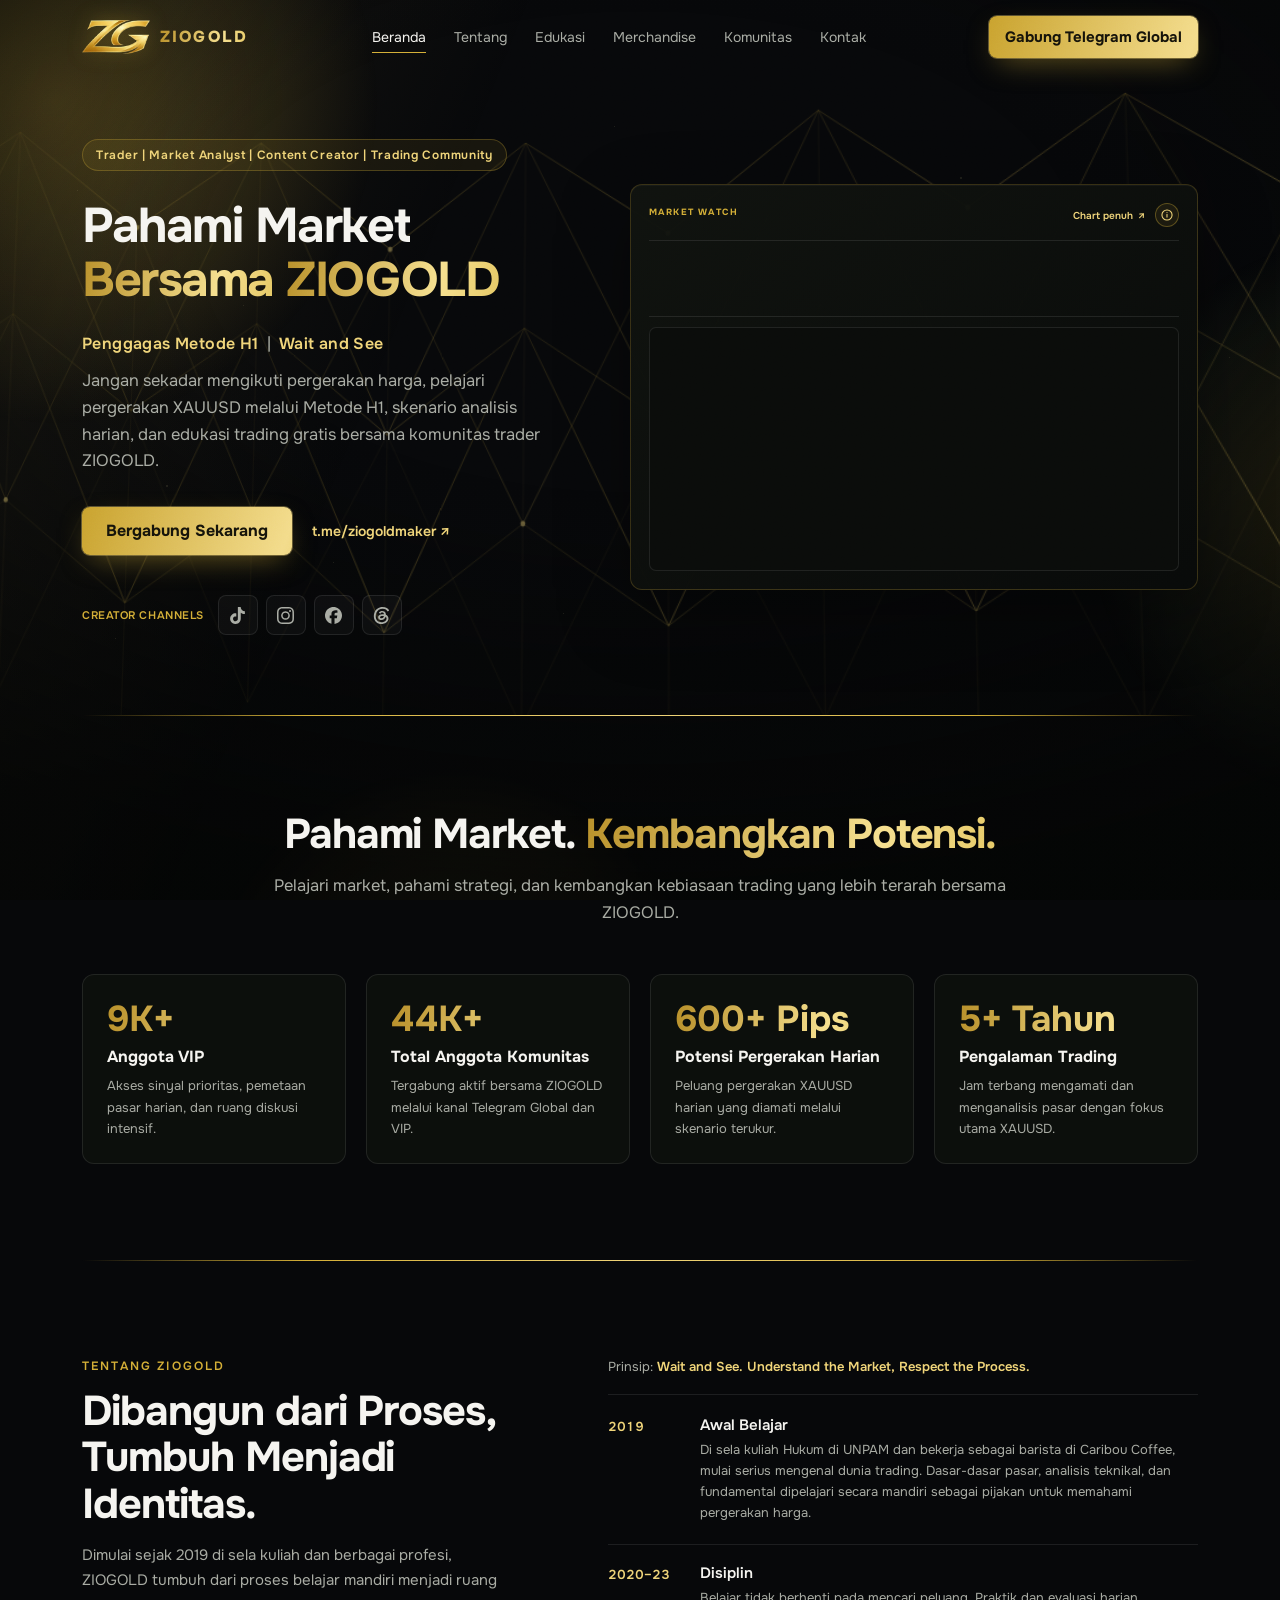
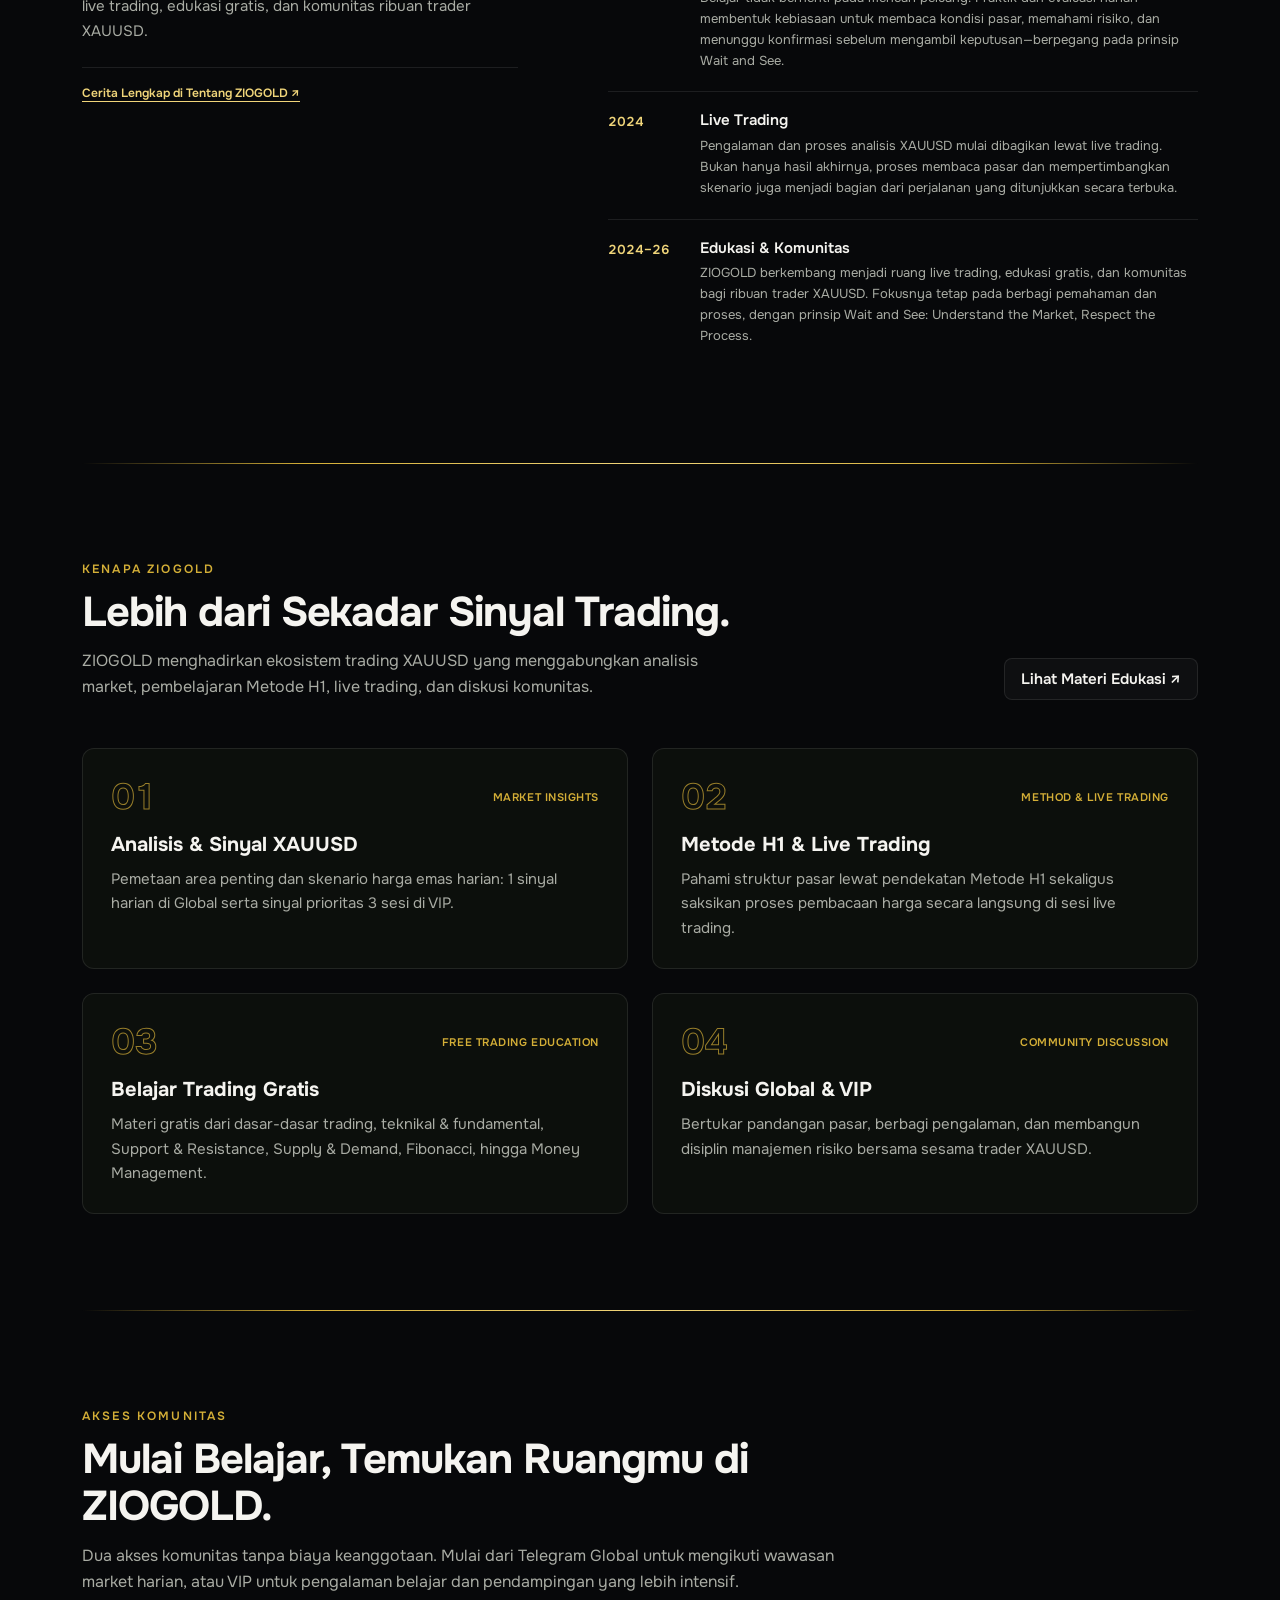
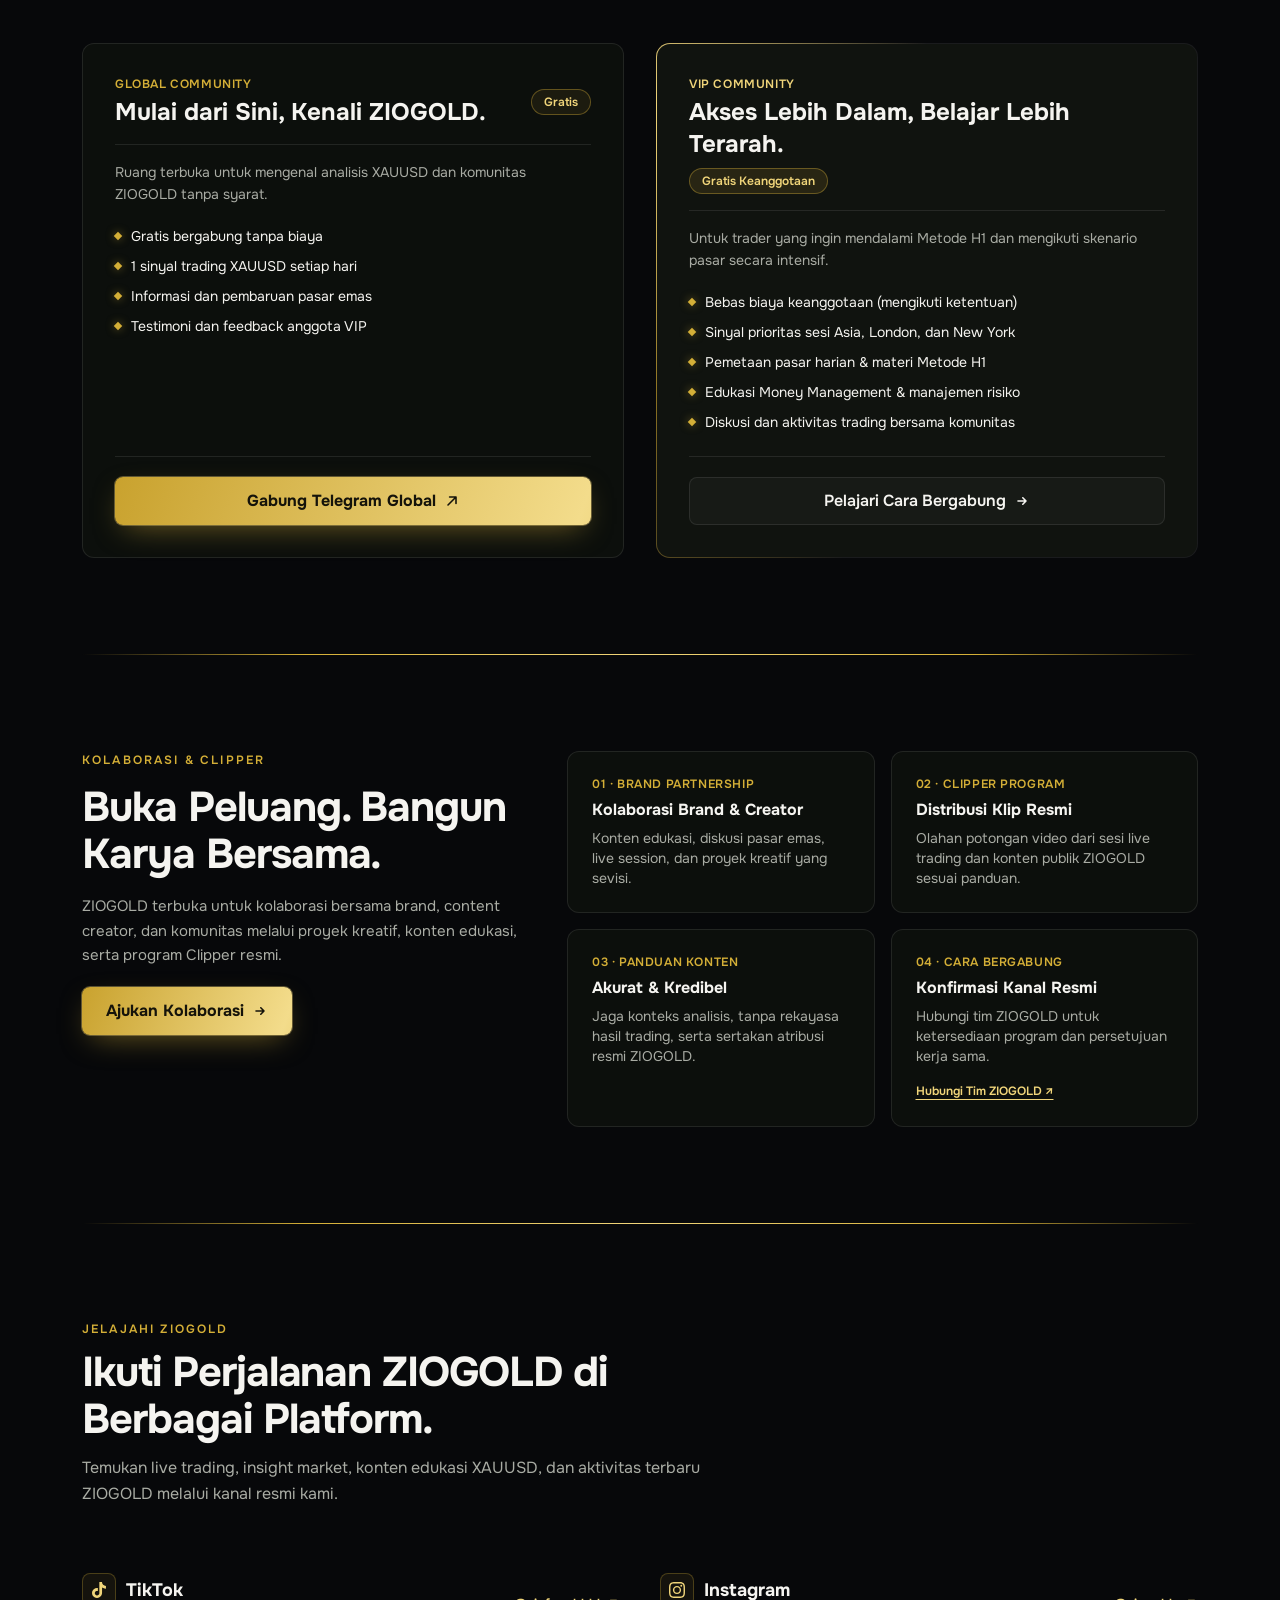
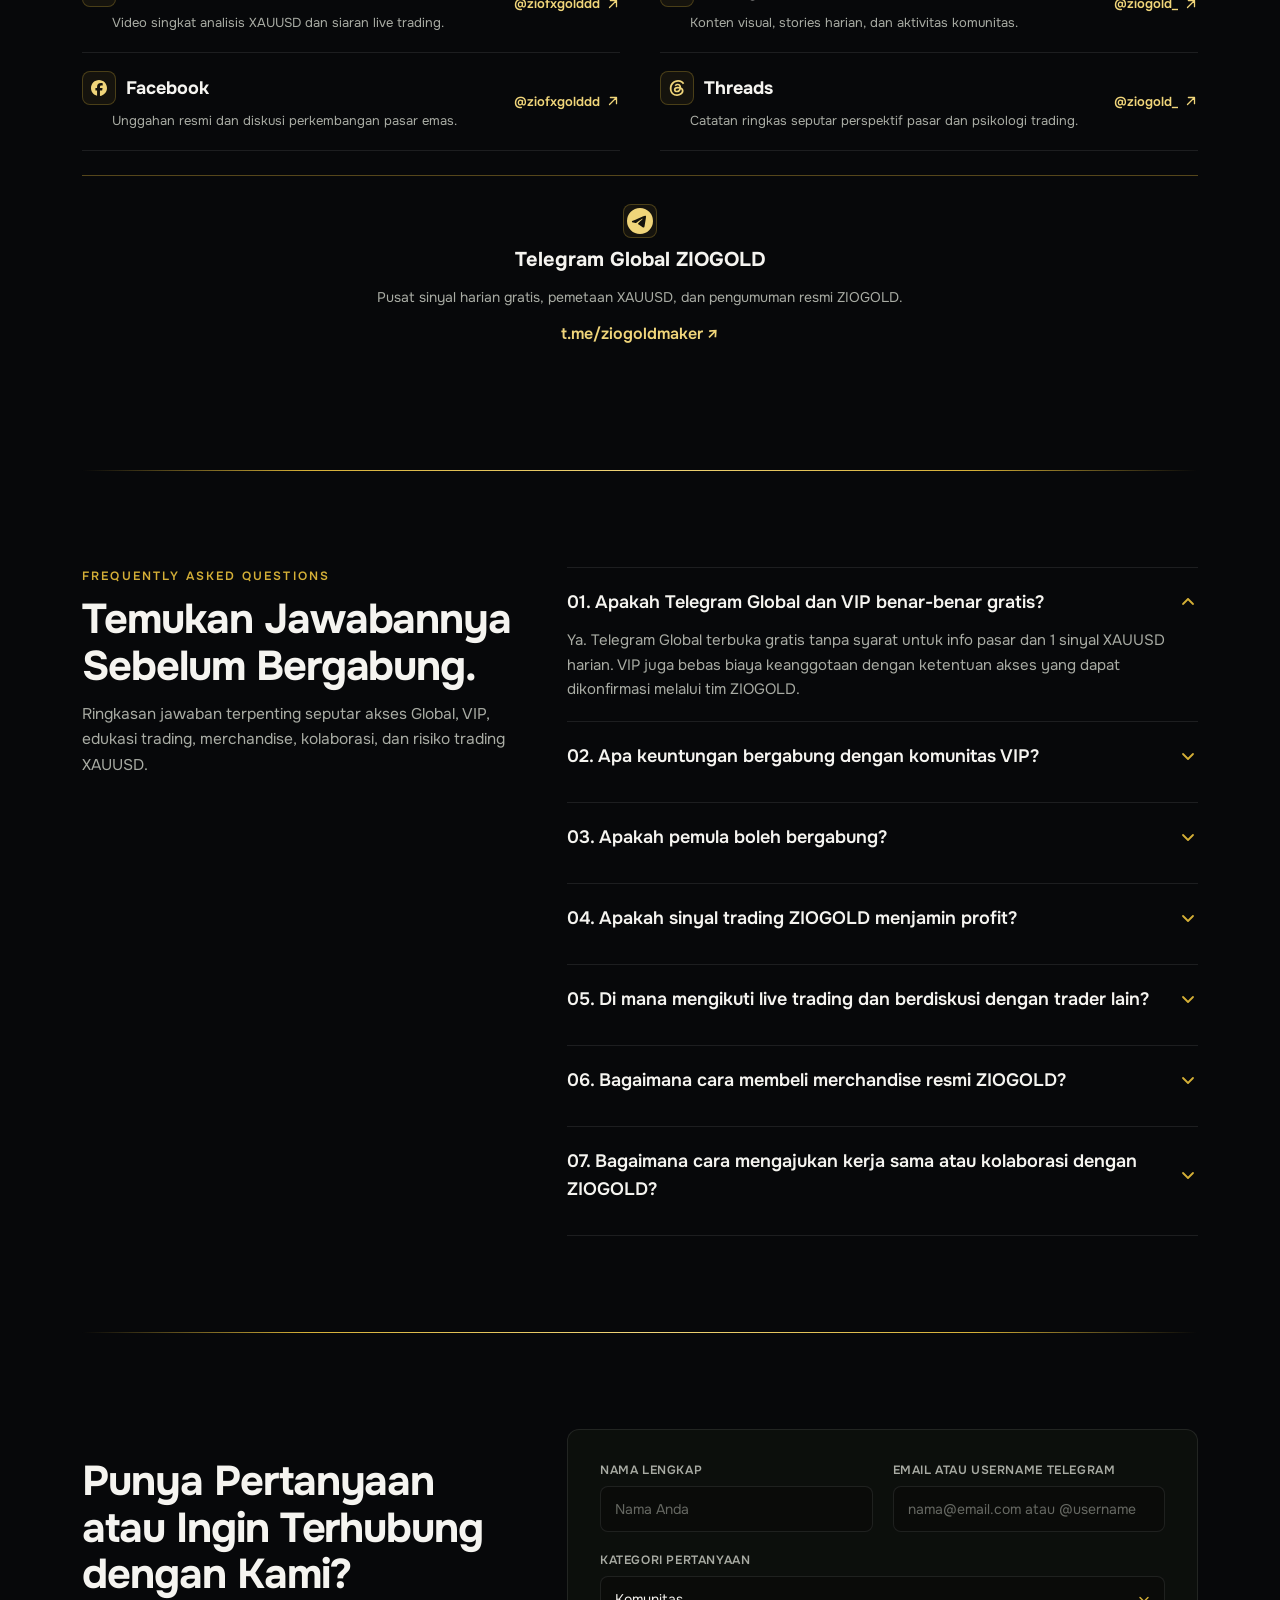
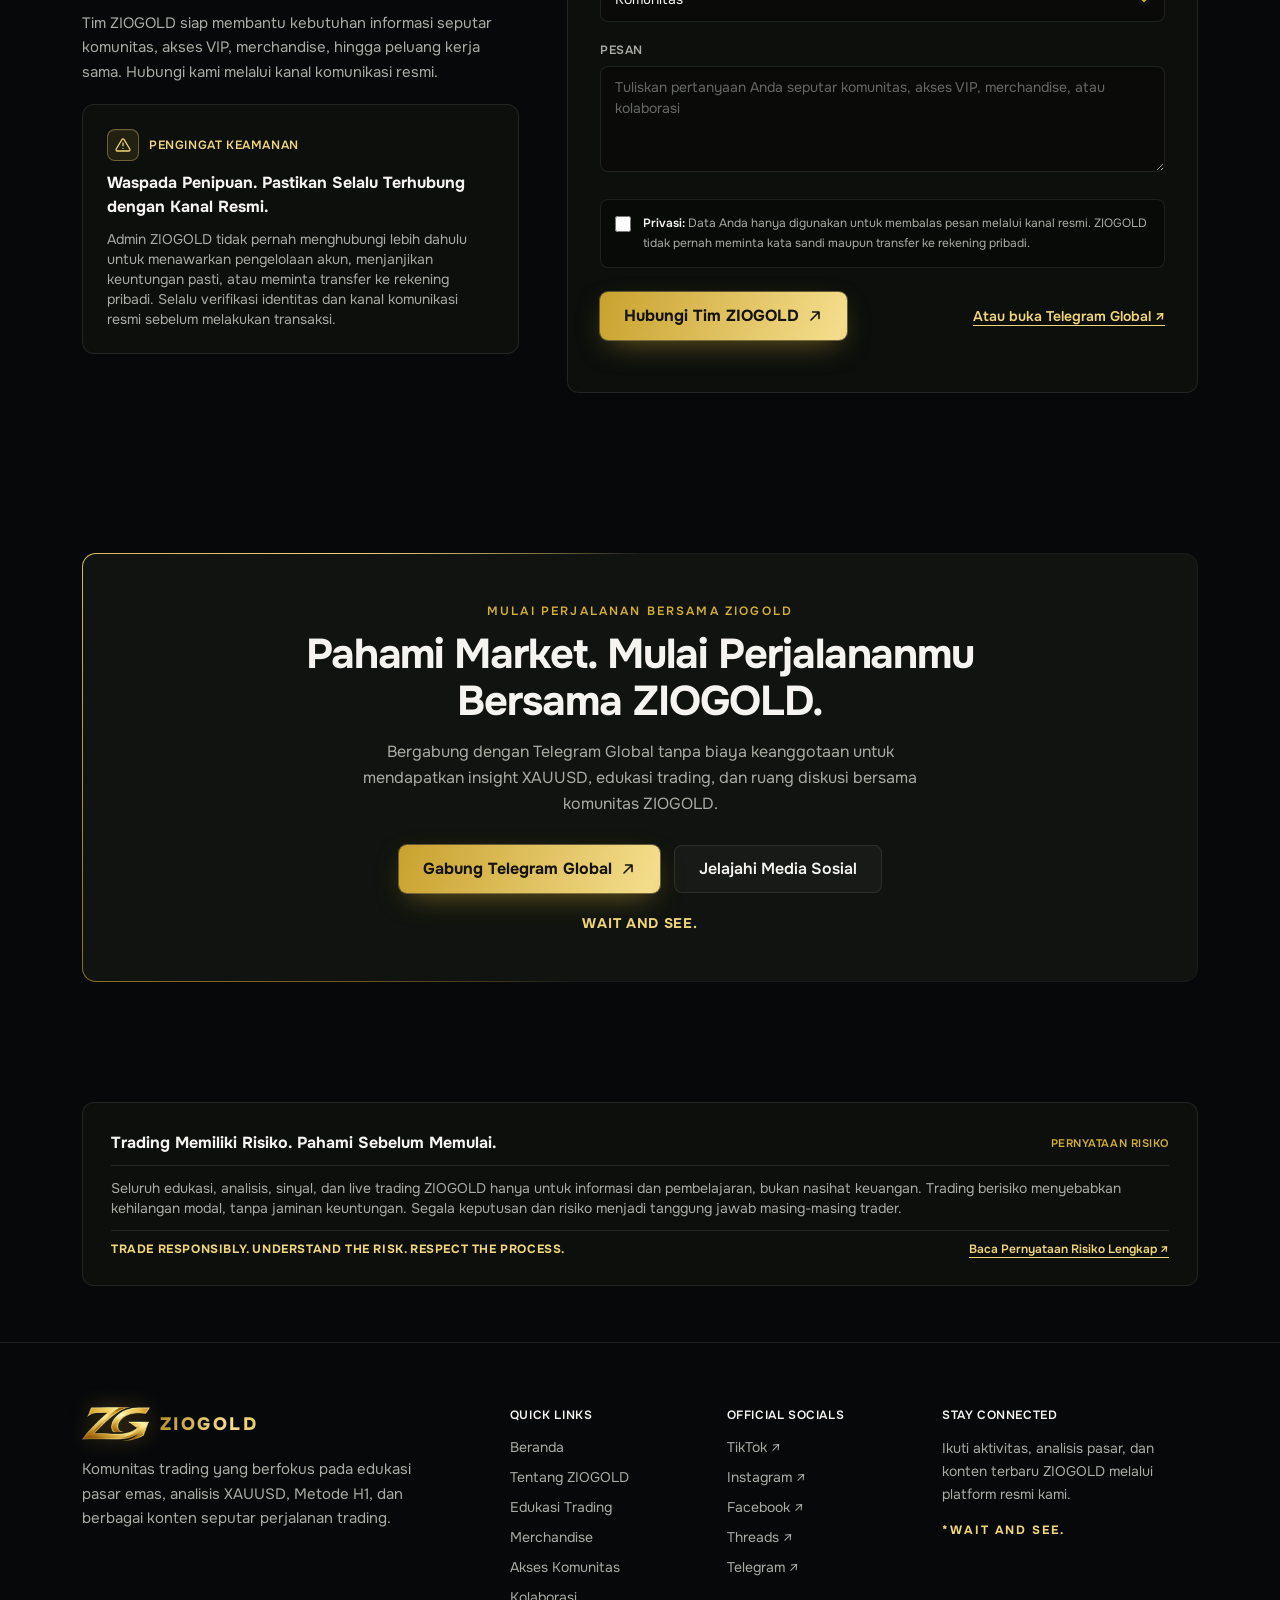
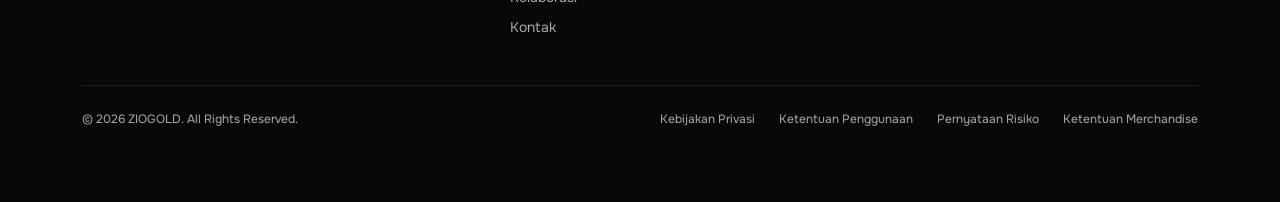
==== commit 911d3bf7: "ch section sosmed" ====
--- a/index.html
+++ b/index.html
@@ -668,8 +668,8 @@
           </p>
         </div>
 
-        <div class="grid grid-cols-1 sm:grid-cols-2 lg:grid-cols-3 gap-4 sm:gap-5">
-          <div class="panel spot px-4 py-6 sm:p-6 flex flex-col justify-between reveal" data-spot>
+        <div class="social-channels">
+          <div class="social-channel reveal" data-spot>
             <div>
               <div class="flex items-center justify-between gap-2 mb-3">
                 <div class="inline-flex items-center gap-2.5 min-w-0">
@@ -678,19 +678,19 @@
                   </span>
                   <h3 class="text-lg font-bold">TikTok</h3>
                 </div>
-                <span class="text-[11px] uppercase tracking-wider font-semibold text-[color:var(--gold-light)] shrink-0">Official</span>
-              </div>
-              <p class="text-sm text-[color:var(--muted)] leading-relaxed mb-5">
+              </div>
+              <p class="social-channel-description">
                 Video singkat analisis XAUUSD dan siaran live trading.
               </p>
             </div>
             <a href="https://vt.tiktok.com/ZSHW8mbw73KdU-eOZhW/" target="_blank" rel="noopener noreferrer"
-               data-cta-link="tiktok" data-cta-location="socials-tiktok" class="btn btn-ghost btn-sm w-full">
-              TikTok ↗
+               data-cta-link="tiktok" data-cta-location="socials-tiktok" class="social-channel-link">
+              @ziofxgolddd
+              <svg viewBox="0 0 16 16" fill="none" stroke="currentColor" stroke-width="1.5" aria-hidden="true"><path d="M4 12 12 4M5 4h7v7" stroke-linecap="round" stroke-linejoin="round"/></svg>
             </a>
           </div>
 
-          <div class="panel spot px-4 py-6 sm:p-6 flex flex-col justify-between reveal" style="--d:60ms" data-spot>
+          <div class="social-channel reveal" style="--d:60ms" data-spot>
             <div>
               <div class="flex items-center justify-between gap-2 mb-3">
                 <div class="inline-flex items-center gap-2.5 min-w-0">
@@ -699,19 +699,19 @@
                   </span>
                   <h3 class="text-lg font-bold">Instagram</h3>
                 </div>
-                <span class="text-[11px] uppercase tracking-wider font-semibold text-[color:var(--gold-light)] shrink-0">@ziogold_</span>
-              </div>
-              <p class="text-sm text-[color:var(--muted)] leading-relaxed mb-5">
+              </div>
+              <p class="social-channel-description">
                 Konten visual, stories harian, dan aktivitas komunitas.
               </p>
             </div>
             <a href="https://www.instagram.com/ziogold_/" target="_blank" rel="noopener noreferrer"
-               data-cta-link="instagram" data-cta-location="socials-instagram" class="btn btn-ghost btn-sm w-full">
-              Instagram ↗
+               data-cta-link="instagram" data-cta-location="socials-instagram" class="social-channel-link">
+              @ziogold_
+              <svg viewBox="0 0 16 16" fill="none" stroke="currentColor" stroke-width="1.5" aria-hidden="true"><path d="M4 12 12 4M5 4h7v7" stroke-linecap="round" stroke-linejoin="round"/></svg>
             </a>
           </div>
 
-          <div class="panel spot px-4 py-6 sm:p-6 flex flex-col justify-between reveal" style="--d:120ms" data-spot>
+          <div class="social-channel reveal" style="--d:120ms" data-spot>
             <div>
               <div class="flex items-center justify-between gap-2 mb-3">
                 <div class="inline-flex items-center gap-2.5 min-w-0">
@@ -720,18 +720,18 @@
                   </span>
                   <h3 class="text-lg font-bold">Facebook</h3>
                 </div>
-                <span class="text-[11px] uppercase tracking-wider font-semibold text-[color:var(--muted)] shrink-0">@ziofxgolddd</span>
-              </div>
-              <p class="text-sm text-[color:var(--muted)] leading-relaxed mb-5">
+              </div>
+              <p class="social-channel-description">
                 Unggahan resmi dan diskusi perkembangan pasar emas.
               </p>
             </div>
-            <a href="https://www.facebook.com/ziofxgolddd/" target="_blank" rel="noopener noreferrer" data-cta-link="facebook" data-cta-location="socials-facebook" class="btn btn-ghost btn-sm w-full">
-              Facebook ↗
+            <a href="https://www.facebook.com/ziofxgolddd/" target="_blank" rel="noopener noreferrer" data-cta-link="facebook" data-cta-location="socials-facebook" class="social-channel-link">
+              @ziofxgolddd
+              <svg viewBox="0 0 16 16" fill="none" stroke="currentColor" stroke-width="1.5" aria-hidden="true"><path d="M4 12 12 4M5 4h7v7" stroke-linecap="round" stroke-linejoin="round"/></svg>
             </a>
           </div>
 
-          <div class="panel spot px-4 py-6 sm:p-6 flex flex-col justify-between reveal" style="--d:180ms" data-spot>
+          <div class="social-channel reveal" style="--d:180ms" data-spot>
             <div>
               <div class="flex items-center justify-between gap-2 mb-3">
                 <div class="inline-flex items-center gap-2.5 min-w-0">
@@ -740,36 +740,32 @@
                   </span>
                   <h3 class="text-lg font-bold">Threads</h3>
                 </div>
-                <span class="text-[11px] uppercase tracking-wider font-semibold text-[color:var(--muted)] shrink-0">@ziogold_</span>
-              </div>
-              <p class="text-sm text-[color:var(--muted)] leading-relaxed mb-5">
+              </div>
+              <p class="social-channel-description">
                 Catatan ringkas seputar perspektif pasar dan psikologi trading.
               </p>
             </div>
-            <a href="https://www.threads.com/@ziogold_" target="_blank" rel="noopener noreferrer" data-cta-link="threads" data-cta-location="socials-threads" class="btn btn-ghost btn-sm w-full">
-              Threads ↗
+            <a href="https://www.threads.com/@ziogold_" target="_blank" rel="noopener noreferrer" data-cta-link="threads" data-cta-location="socials-threads" class="social-channel-link">
+              @ziogold_
+              <svg viewBox="0 0 16 16" fill="none" stroke="currentColor" stroke-width="1.5" aria-hidden="true"><path d="M4 12 12 4M5 4h7v7" stroke-linecap="round" stroke-linejoin="round"/></svg>
             </a>
           </div>
 
-          <div class="glow-border spot px-4 py-6 sm:p-6 flex flex-col justify-between sm:col-span-2 lg:col-span-2 reveal" style="--d:240ms" data-spot>
-            <div class="flex flex-col sm:flex-row sm:items-center justify-between gap-4">
+          <div class="social-telegram reveal" style="--d:240ms" data-spot>
+            <div class="social-telegram-content">
               <div>
-                <div class="flex items-center gap-2 mb-2">
-                  <span class="live-dot" aria-hidden="true"></span>
-                  <span class="text-xs uppercase tracking-wider font-semibold text-[color:var(--gold-light)]">Kanal Utama Komunitas</span>
-                </div>
-                <div class="flex items-center gap-2.5">
+                <div class="social-telegram-heading">
                   <span class="social-title-icon" aria-hidden="true">
                     <svg class="w-4 h-4" viewBox="0 0 24 24" fill="currentColor"><path d="M11.944 0A12 12 0 0 0 0 12a12 12 0 0 0 12 12 12 12 0 0 0 12-12A12 12 0 0 0 12 0a12 12 0 0 0-.056 0zm4.962 7.224c.1-.002.321.023.465.14a.506.506 0 0 1 .171.325c.016.093.036.306.02.472-.18 1.898-.962 6.502-1.36 8.627-.168.9-.499 1.201-.82 1.23-.696.065-1.225-.46-1.9-.902-1.056-.693-1.653-1.124-2.678-1.8-1.185-.78-.417-1.21.258-1.91.177-.184 3.247-2.977 3.307-3.23.007-.032.014-.15-.056-.212s-.174-.041-.249-.024c-.106.024-1.793 1.14-5.061 3.345-.48.33-.913.49-1.302.48-.428-.008-1.252-.241-1.865-.44-.752-.245-1.349-.374-1.297-.789.027-.216.325-.437.893-.663 3.498-1.524 5.83-2.529 6.998-3.014 3.332-1.386 4.025-1.627 4.476-1.635z"/></svg>
                   </span>
                   <h3 class="text-xl font-bold">Telegram Global ZIOGOLD</h3>
                 </div>
-                <p class="text-sm text-[color:var(--muted)] leading-relaxed mt-2">
+                <p class="social-telegram-description">
                   Pusat sinyal harian gratis, pemetaan XAUUSD, dan pengumuman resmi ZIOGOLD.
                 </p>
               </div>
               <a href="https://t.me/ziogoldmaker" target="_blank" rel="noopener noreferrer"
-                 data-cta-link="telegram" data-cta-location="socials-telegram" class="text-[color:var(--gold-light)] font-semibold hover:text-white shrink-0 whitespace-nowrap">
+                 data-cta-link="telegram" data-cta-location="socials-telegram" class="social-telegram-link">
                 t.me/ziogoldmaker ↗
               </a>
             </div>
--- a/assets/zio.css
+++ b/assets/zio.css
@@ -901,6 +901,115 @@
       text-underline-offset: 4px;
     }
     .about-footer a:hover { color: var(--text); }
+    .social-channels {
+      display: grid;
+      grid-template-columns: minmax(0, 1fr);
+      column-gap: 40px;
+    }
+    .social-channel {
+      display: grid;
+      grid-template-columns: minmax(0, 1fr) auto;
+      align-items: center;
+      gap: 12px 20px;
+      padding: 18px 0;
+      border-bottom: 1px solid var(--border);
+    }
+    .social-channel > div:first-child {
+      min-width: 0;
+    }
+    .social-channel .mb-3 {
+      margin-bottom: 0;
+    }
+    .social-channel .social-title-icon {
+      color: var(--gold-light);
+    }
+    .social-channel-description {
+      margin: 6px 0 0 30px;
+      color: var(--muted);
+      font-size: 13px;
+      line-height: 1.6;
+    }
+    .social-channel-link {
+      display: inline-flex;
+      align-items: center;
+      gap: 6px;
+      color: var(--gold-light);
+      font-size: 13px;
+      font-weight: 600;
+      white-space: nowrap;
+      transition: color 180ms ease;
+    }
+    .social-channel-link svg {
+      width: 14px;
+      height: 14px;
+      flex: 0 0 auto;
+    }
+    .social-channel-link:hover {
+      color: var(--text);
+    }
+    .social-telegram {
+      grid-column: 1 / -1;
+      display: grid;
+      justify-items: center;
+      margin-top: 24px;
+      padding-block: 28px;
+      border-top: 1px solid var(--border-gold);
+      text-align: center;
+    }
+    .social-telegram-content {
+      display: grid;
+      justify-items: center;
+      gap: 14px;
+    }
+    .social-telegram-content > div {
+      display: grid;
+      justify-items: center;
+      gap: 12px;
+    }
+    .social-telegram .live-dot {
+      flex: 0 0 auto;
+    }
+    .social-telegram-heading {
+      display: grid;
+      justify-items: center;
+      gap: 8px;
+    }
+    .social-telegram-heading .social-title-icon svg {
+      width: 26px;
+      height: 26px;
+    }
+    .social-telegram-description {
+      max-width: 62ch;
+      color: var(--muted);
+      font-size: 14px;
+      line-height: 1.6;
+    }
+    .social-telegram-link {
+      color: var(--gold-light);
+      font-weight: 600;
+      transition: color 180ms ease;
+    }
+    .social-telegram-link:hover {
+      color: var(--text);
+    }
+    @media (min-width: 640px) {
+      .social-channels {
+        grid-template-columns: repeat(2, minmax(0, 1fr));
+      }
+    }
+    @media (max-width: 520px) {
+      .social-channel {
+        grid-template-columns: minmax(0, 1fr);
+        gap: 10px;
+        padding: 16px 0;
+      }
+      .social-channel-link {
+        margin-left: 30px;
+      }
+      .social-telegram {
+        justify-items: center;
+      }
+    }
     .about-timeline {
       position: relative;
       display: grid;
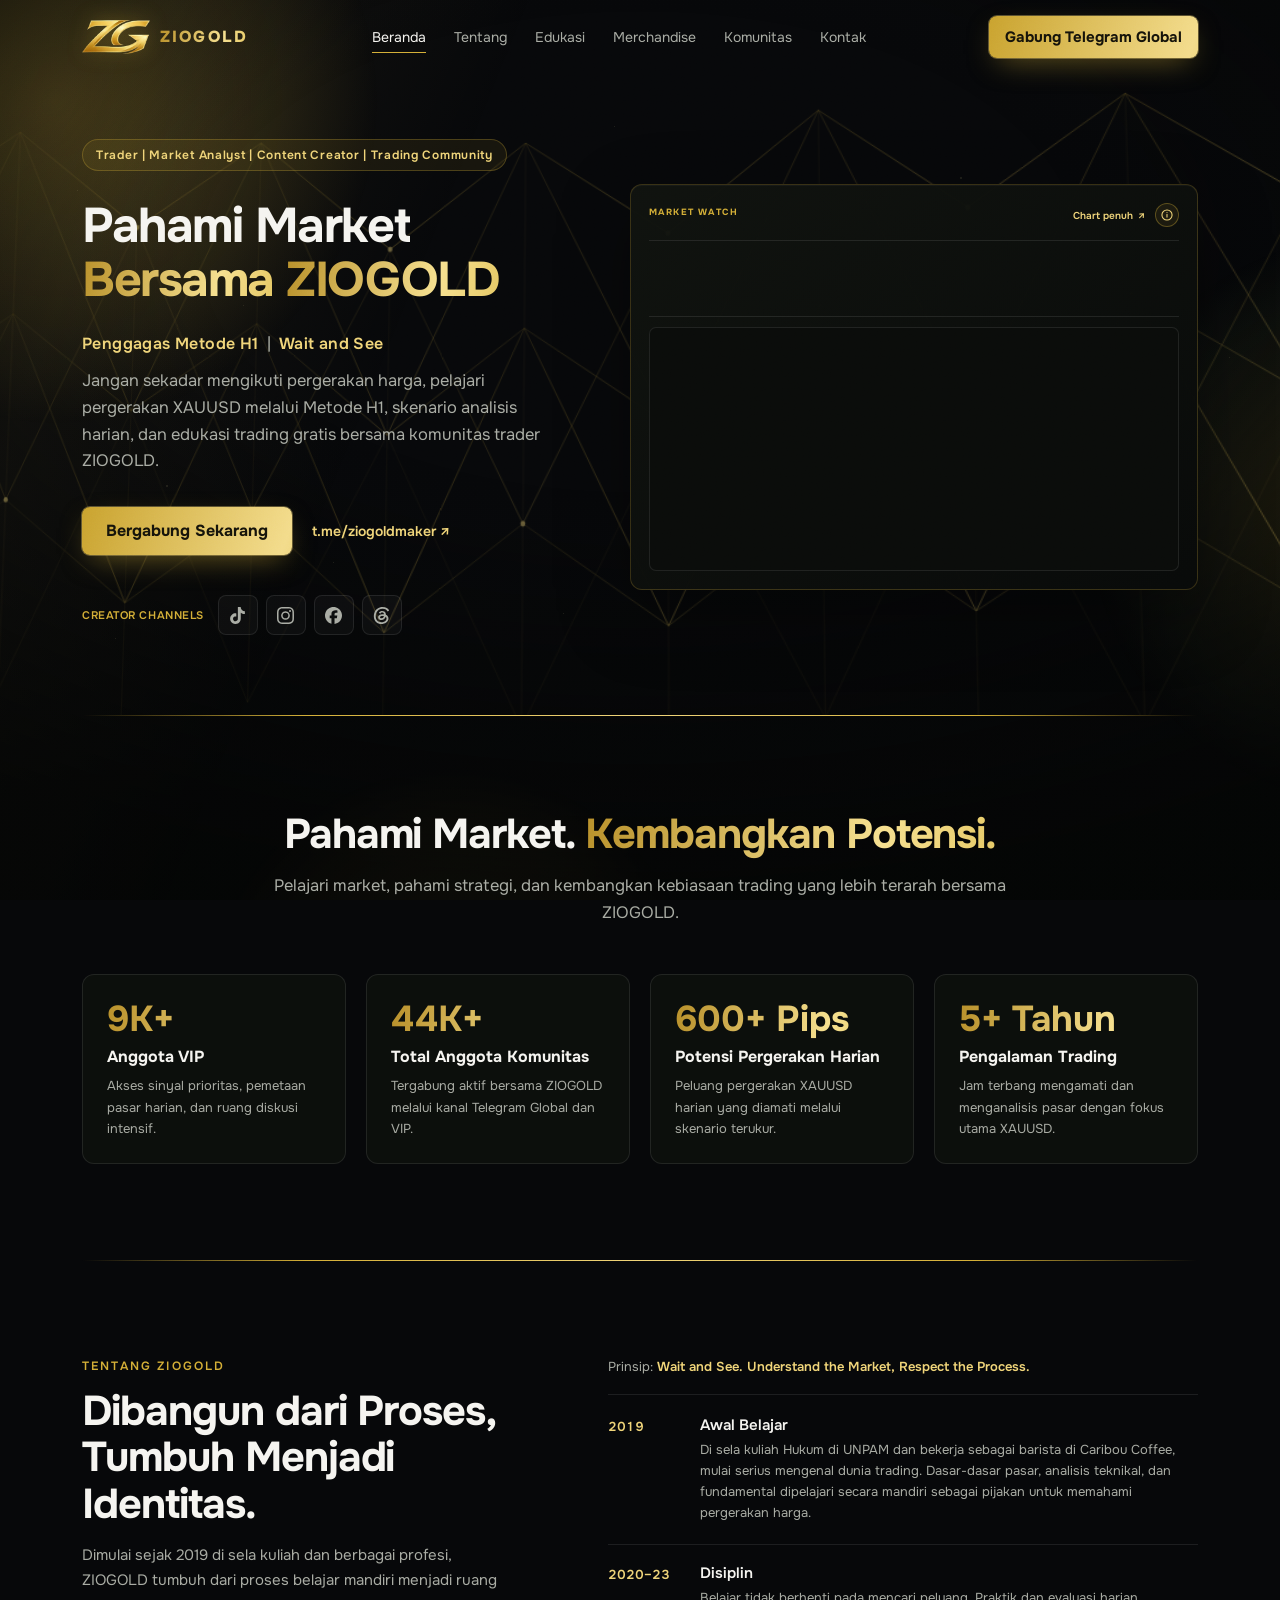
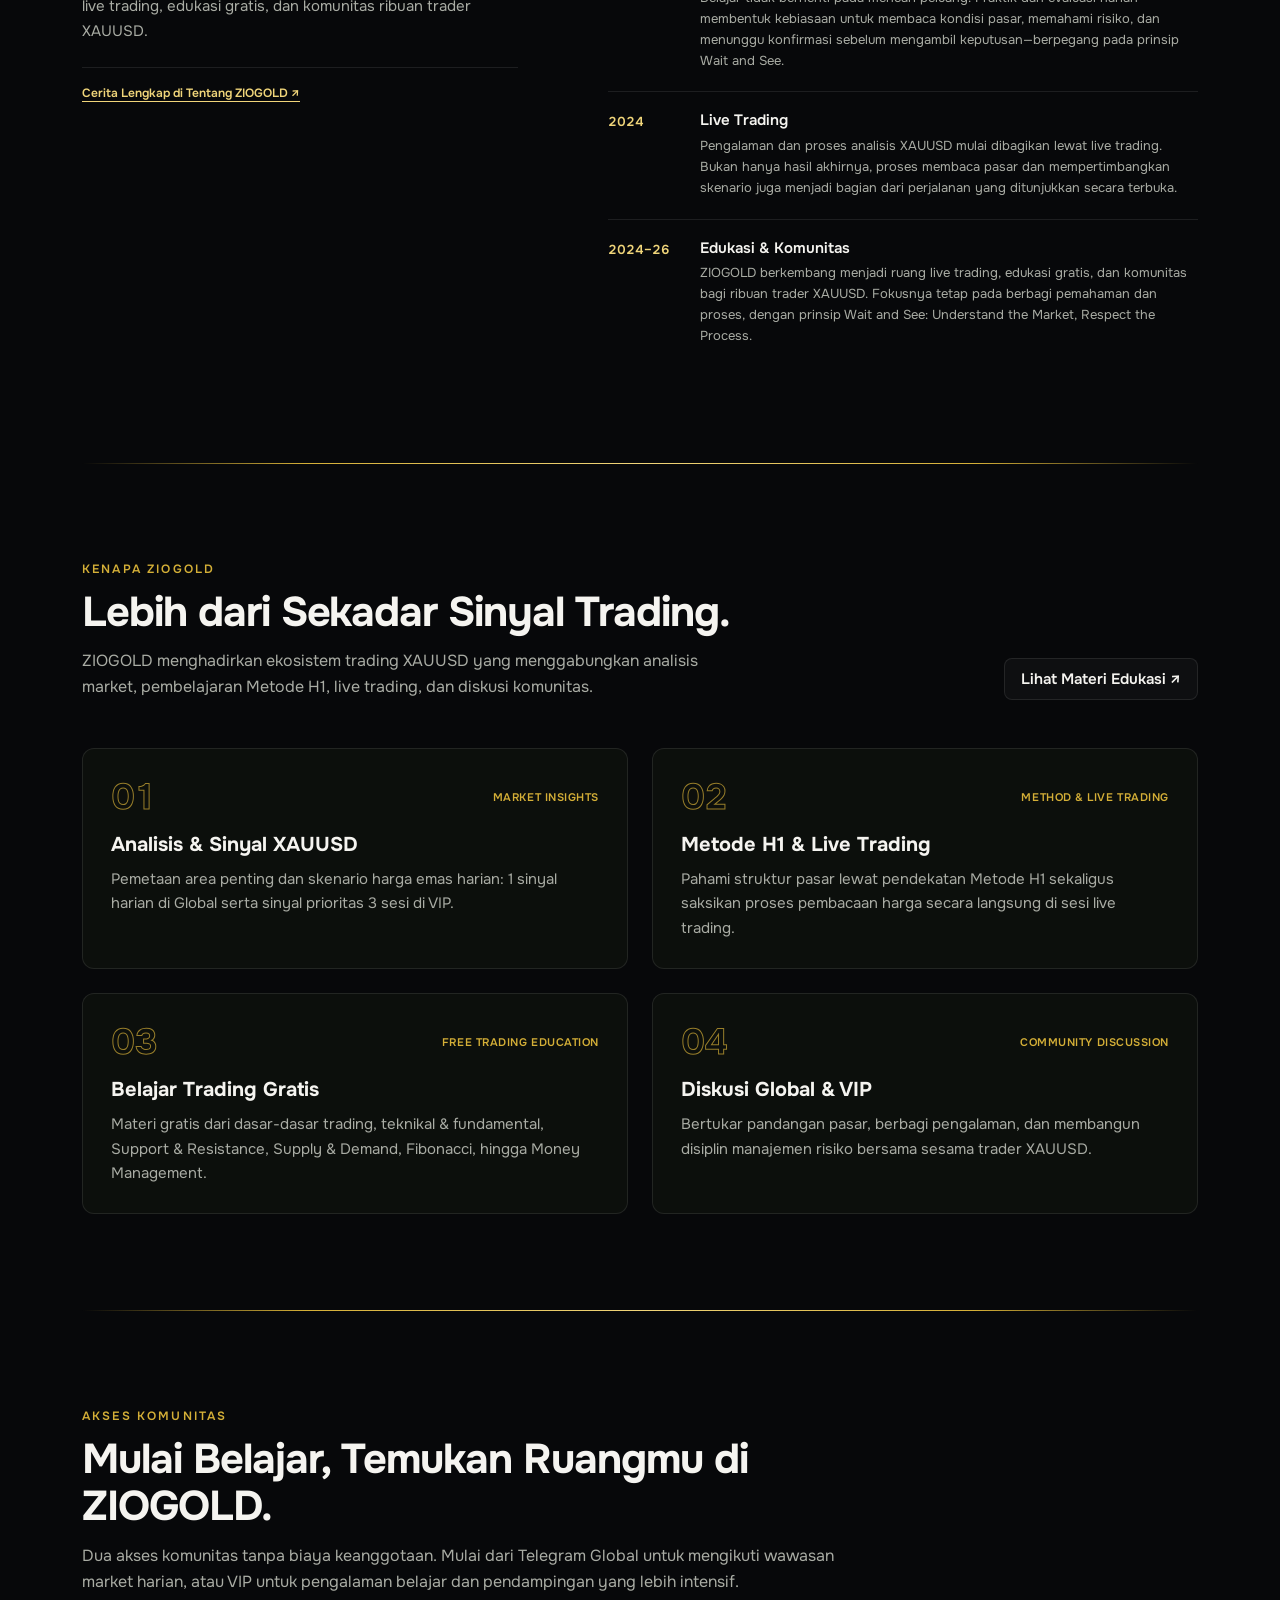
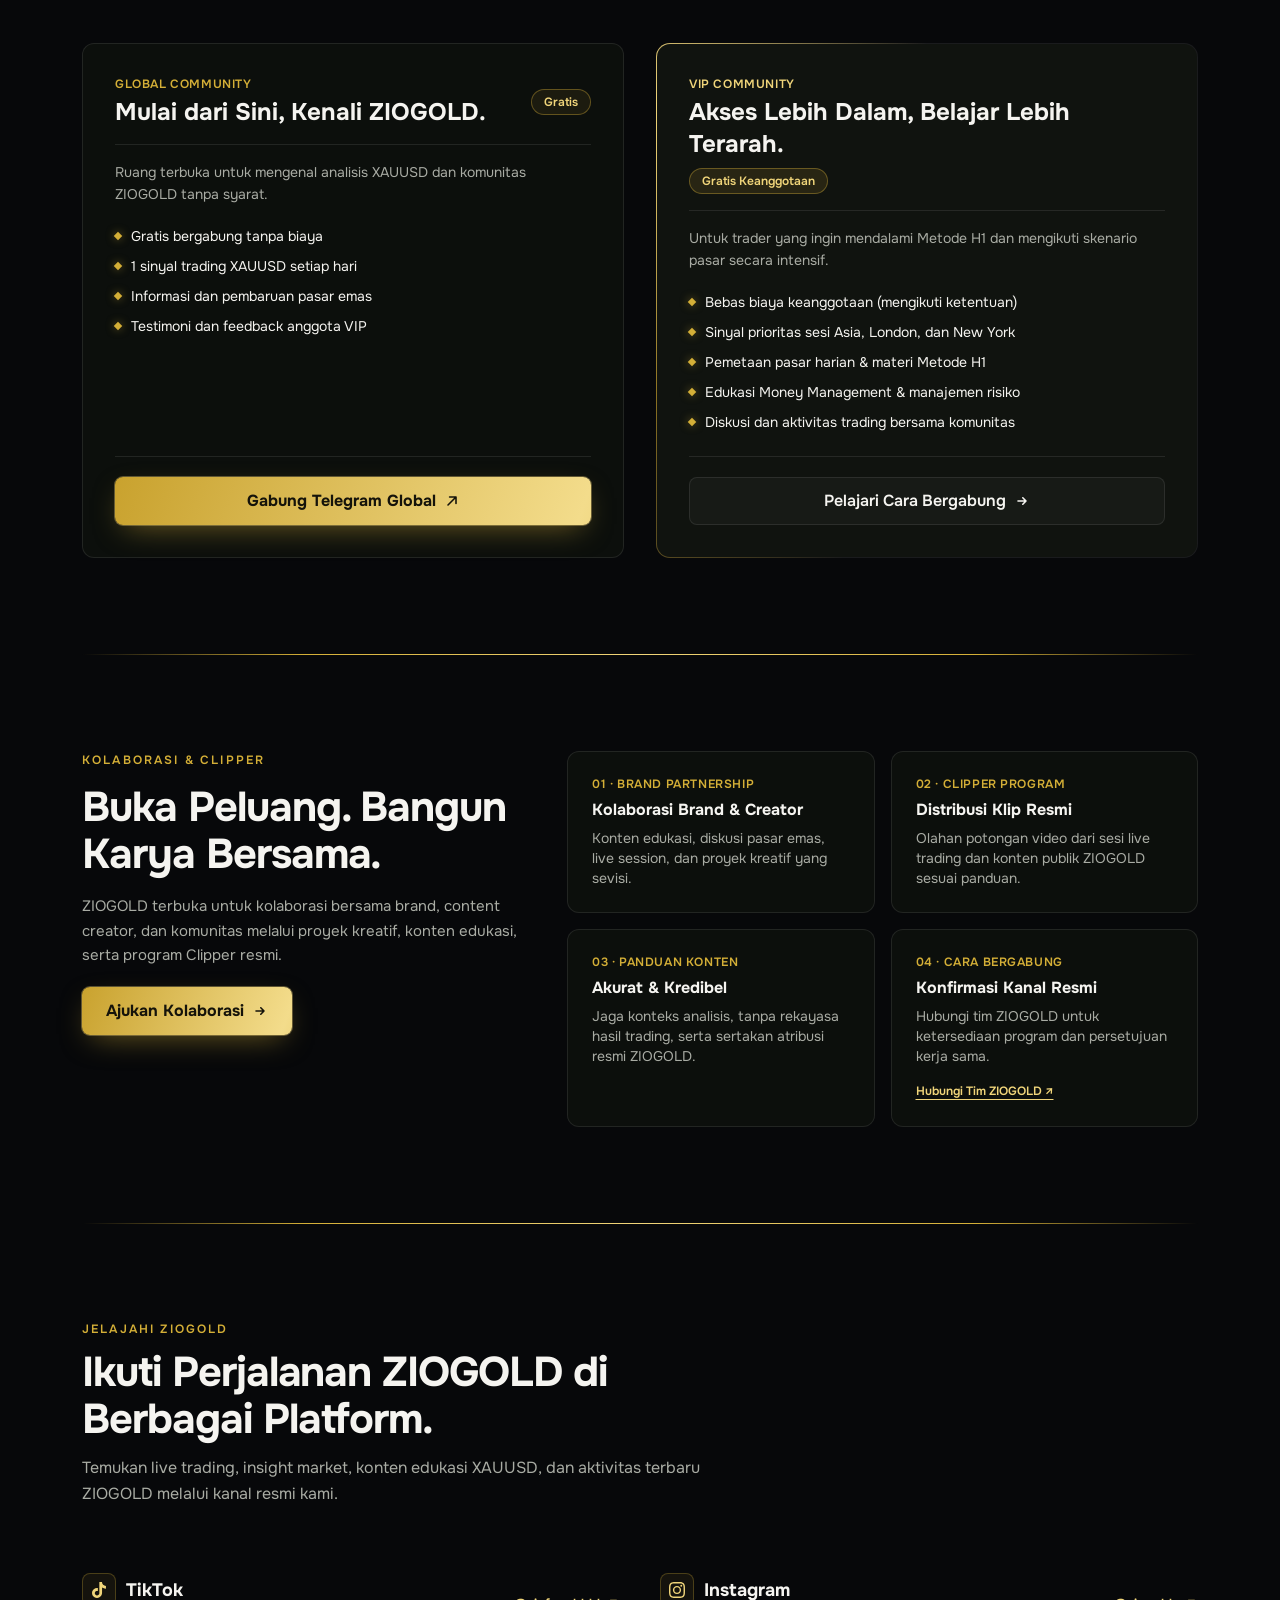
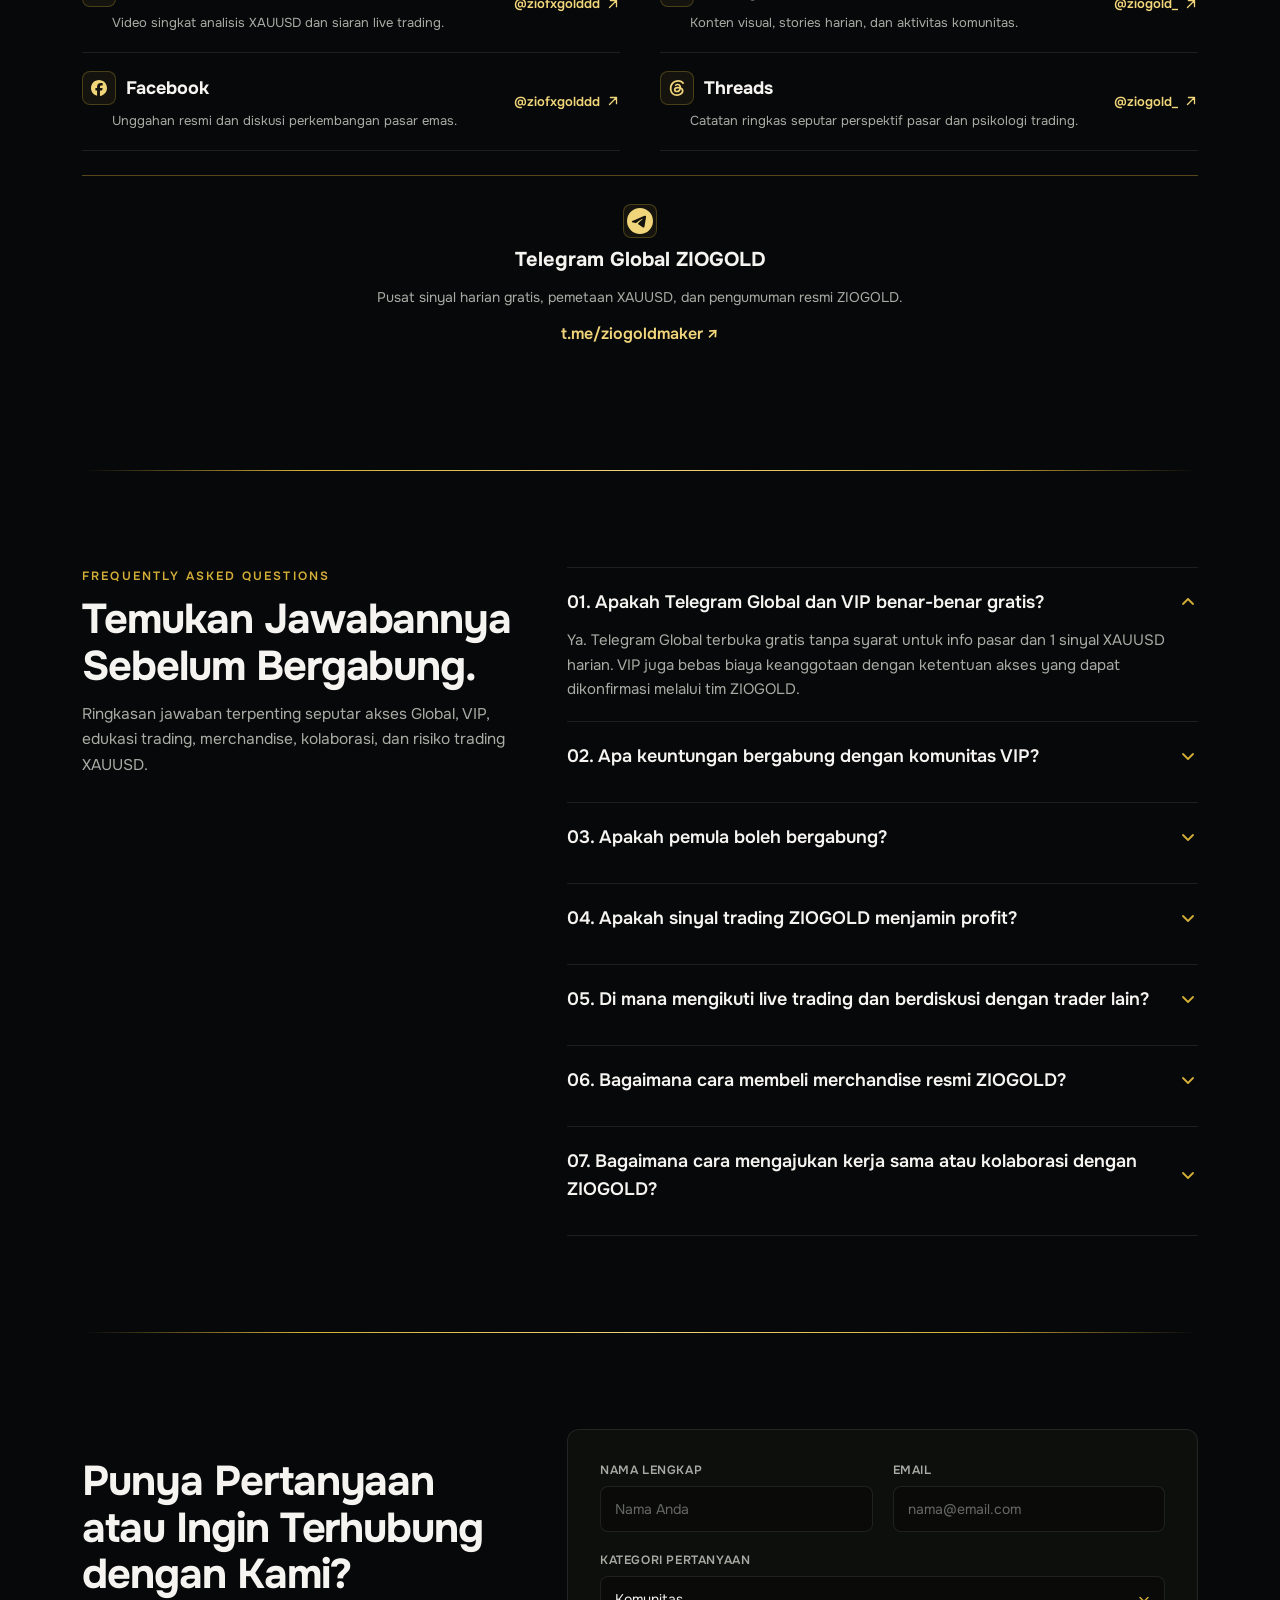
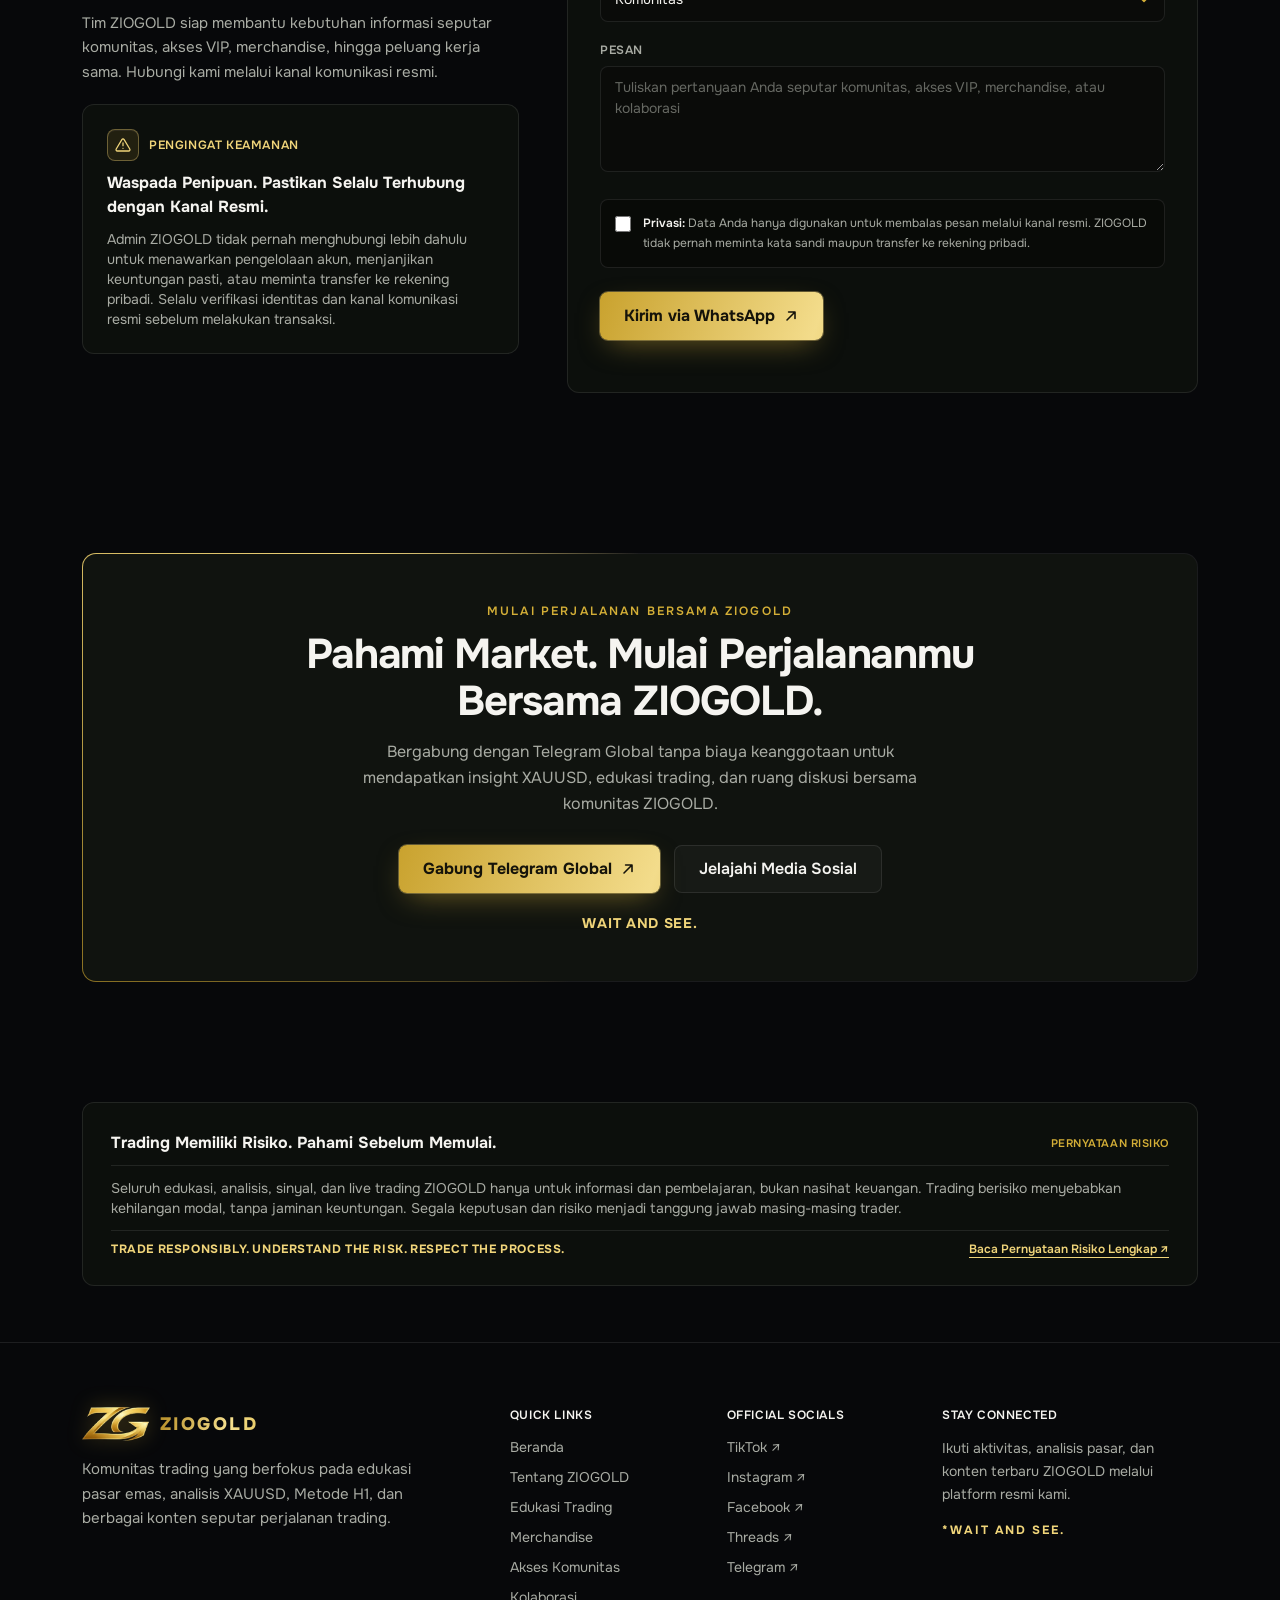
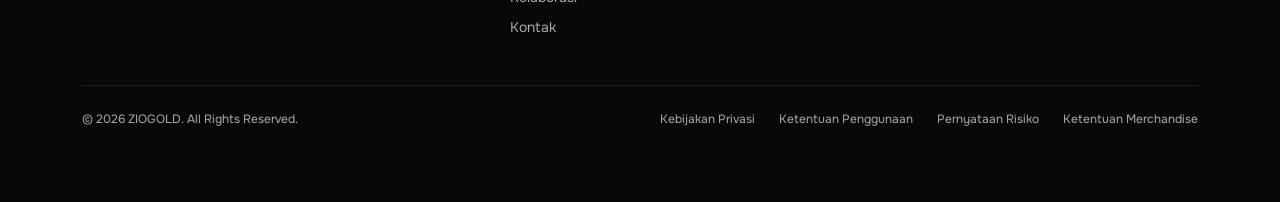
==== commit 7195c358: "pree finish" ====
--- a/index.html
+++ b/index.html
@@ -913,7 +913,7 @@
           </div>
 
           <div class="lg:col-span-7 reveal" style="--d:120ms">
-            <form id="home-contact-form" data-zio-contact-form class="panel spot px-4 py-6 sm:p-8 space-y-5" data-spot novalidate>
+            <form id="home-contact-form" data-zio-contact-form class="panel spot px-4 py-6 sm:p-8 space-y-5" data-spot>
       <div class="grid grid-cols-1 sm:grid-cols-2 gap-4 sm:gap-5">
         <div>
           <label for="home-contact-form-name" class="block text-xs font-semibold uppercase tracking-wider text-[color:var(--muted)] mb-2">Nama Lengkap</label>
@@ -922,9 +922,9 @@
                  class="zio-input" />
         </div>
         <div>
-          <label for="home-contact-form-contact" class="block text-xs font-semibold uppercase tracking-wider text-[color:var(--muted)] mb-2">Email atau Username Telegram</label>
-          <input id="home-contact-form-contact" name="contact" type="text" required
-                 placeholder="nama@email.com atau @username"
+          <label for="home-contact-form-contact" class="block text-xs font-semibold uppercase tracking-wider text-[color:var(--muted)] mb-2">Email</label>
+          <input id="home-contact-form-contact" name="contact" type="email" required autocomplete="email"
+                 placeholder="nama@email.com"
                  class="zio-input" />
         </div>
       </div>
@@ -959,14 +959,9 @@
 
       <div class="flex flex-col sm:flex-row sm:items-center justify-between gap-3 pt-1">
         <button type="submit" class="btn btn-gold">
-          Hubungi Tim ZIOGOLD
+          Kirim via WhatsApp
           <svg class="w-4 h-4" viewBox="0 0 20 20" fill="none" stroke="currentColor" stroke-width="2" aria-hidden="true"><path d="M5 15L15 5M7 5h8v8" stroke-linecap="round" stroke-linejoin="round"/></svg>
         </button>
-        <a href="https://t.me/ziogoldmaker" target="_blank" rel="noopener noreferrer"
-           data-cta-link="telegram" data-cta-location="contact-direct"
-           class="text-xs sm:text-sm text-[color:var(--gold-light)] hover:text-white font-semibold underline underline-offset-4">
-          Atau buka Telegram Global ↗
-        </a>
       </div>
 
       <div data-form-status aria-live="polite"></div>
@@ -1096,6 +1091,6 @@
   </a>
 
   <script src="./assets/zio-registry.js?v=53"></script>
-  <script src="./assets/zio.js?v=52"></script>
+  <script src="./assets/zio.js?v=53"></script>
 </body>
 </html>
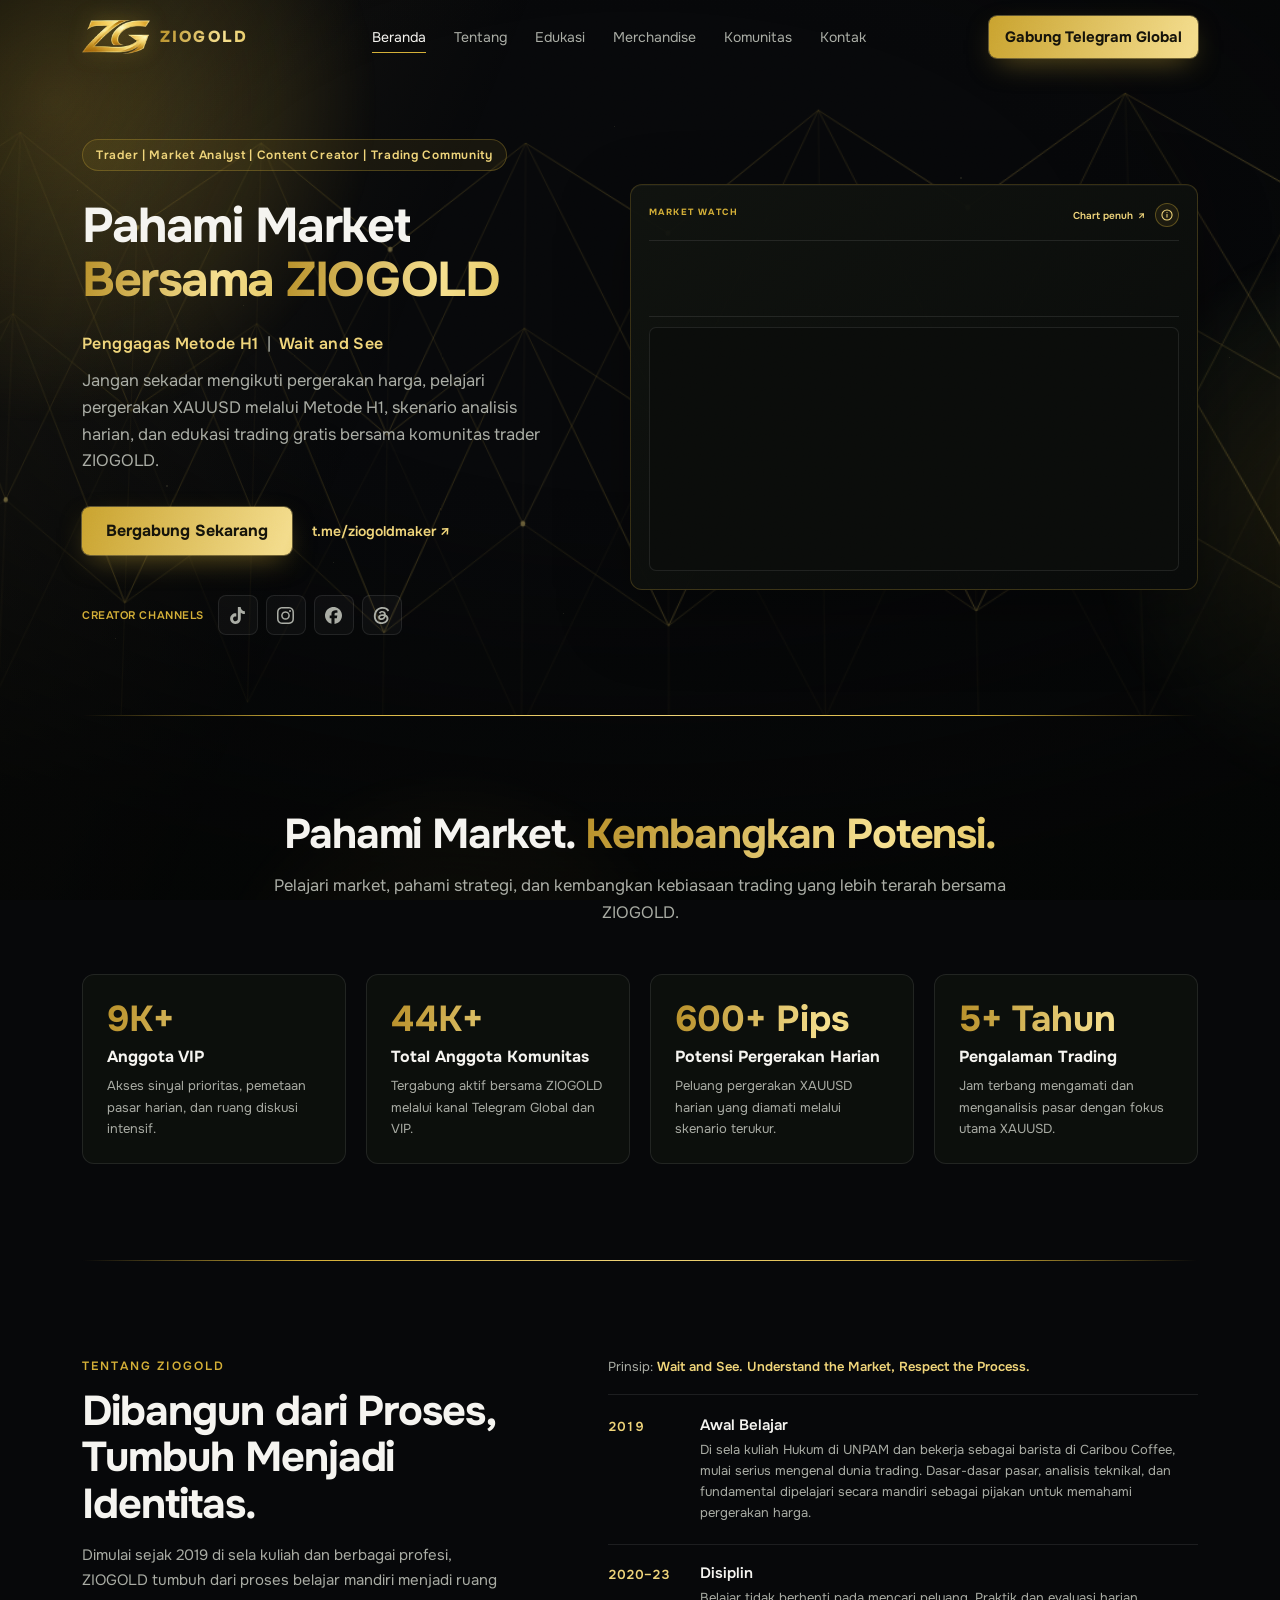
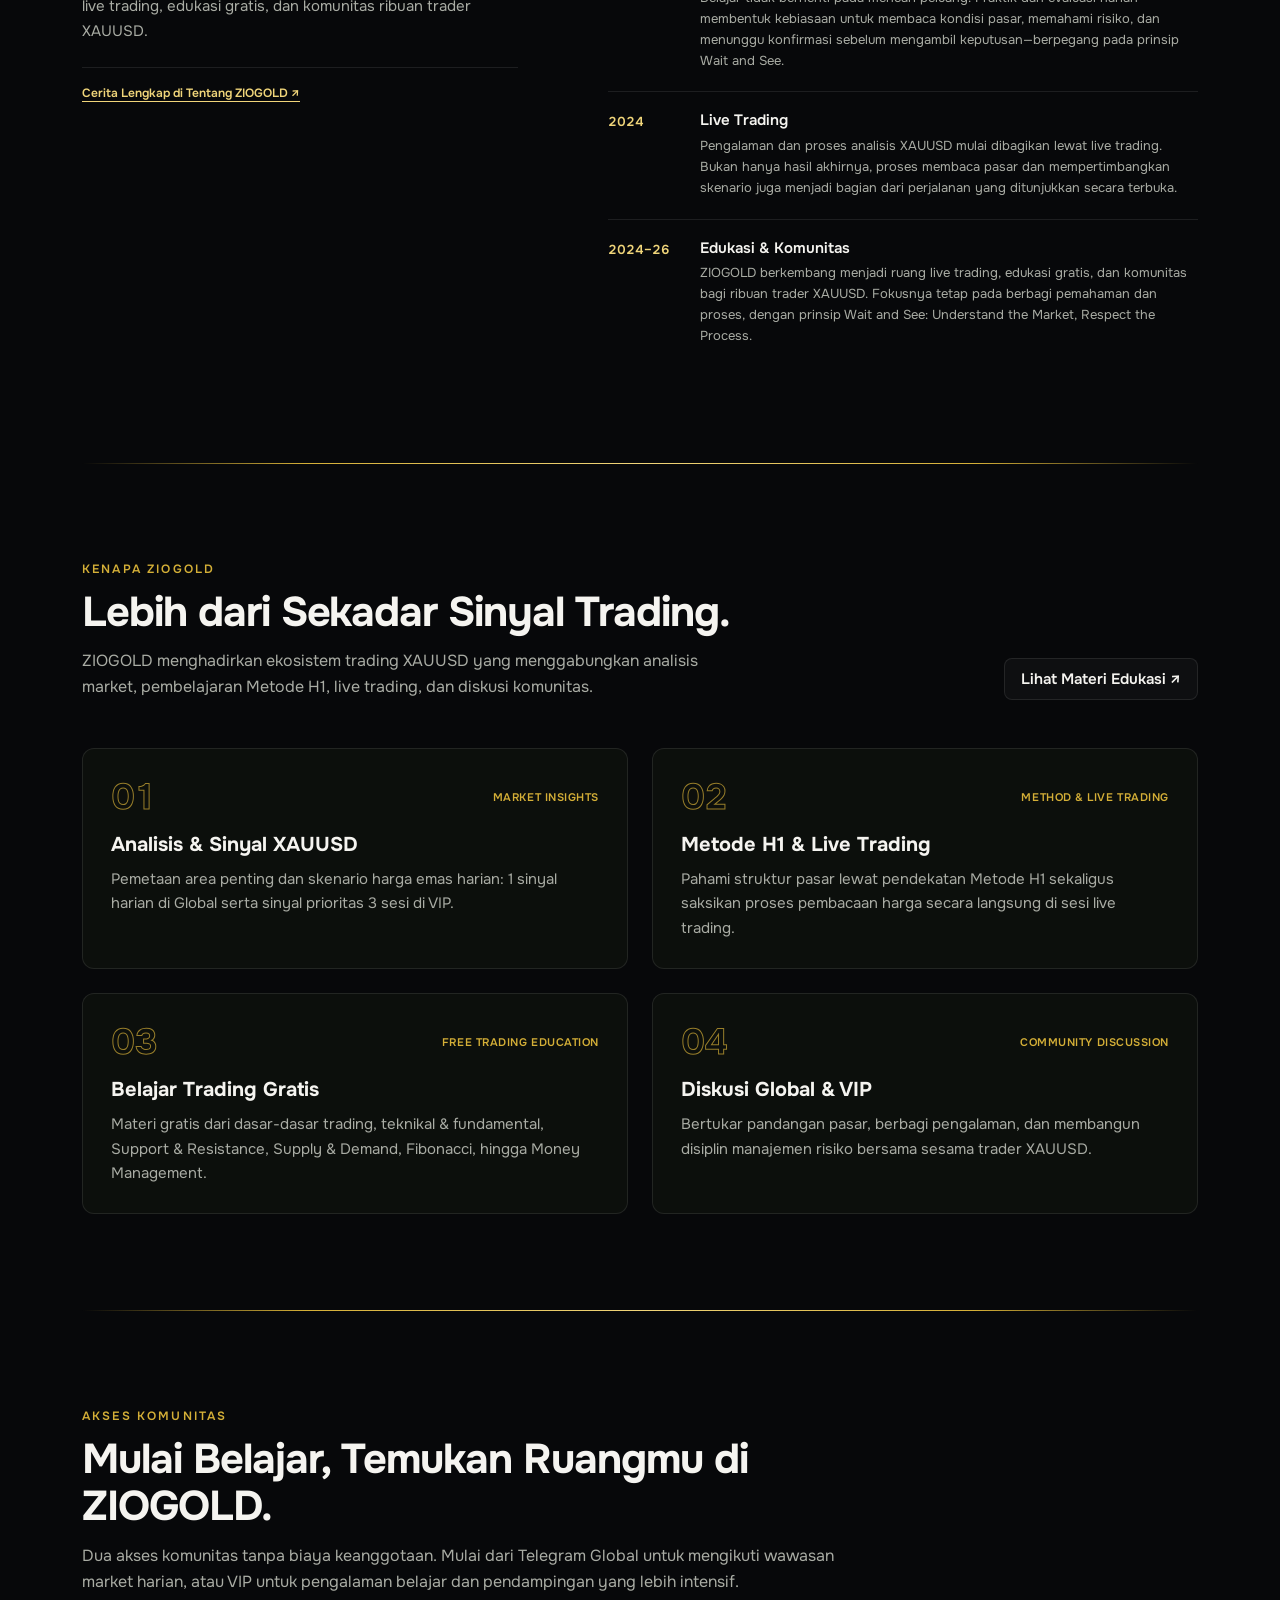
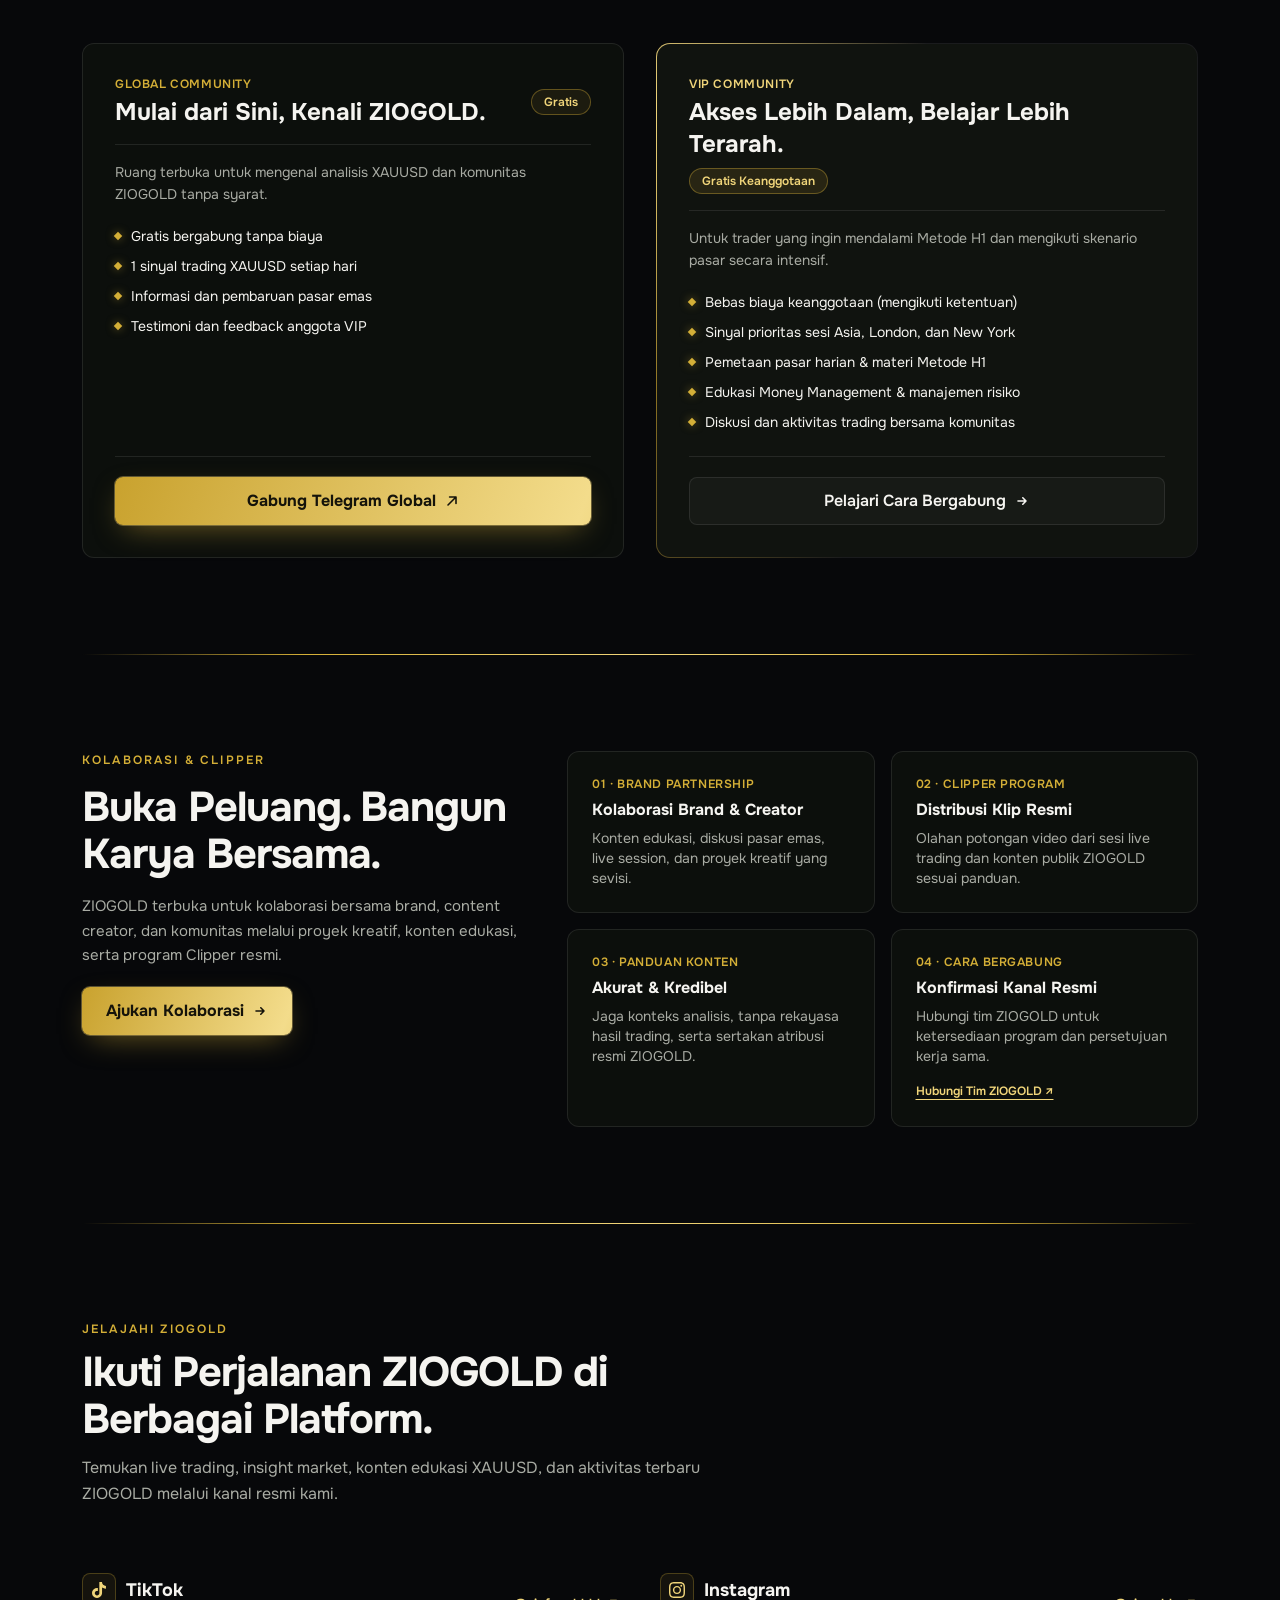
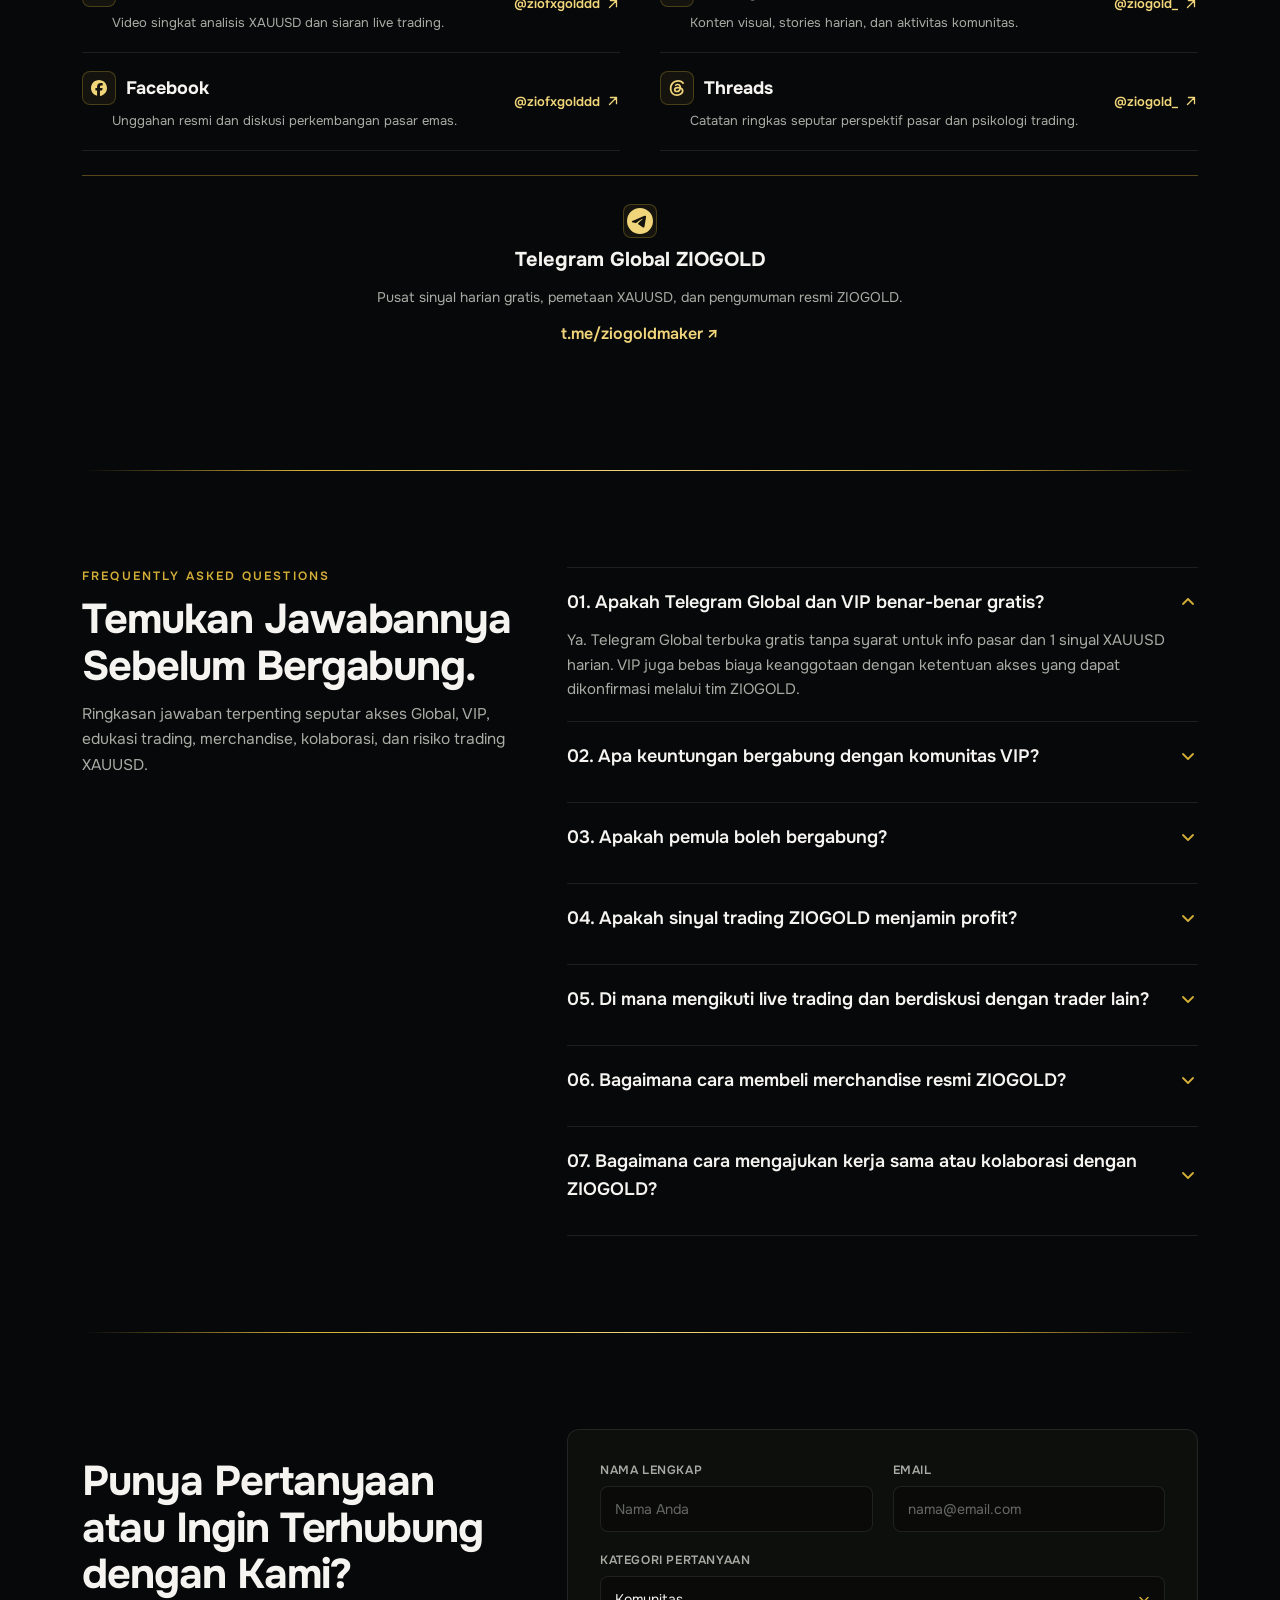
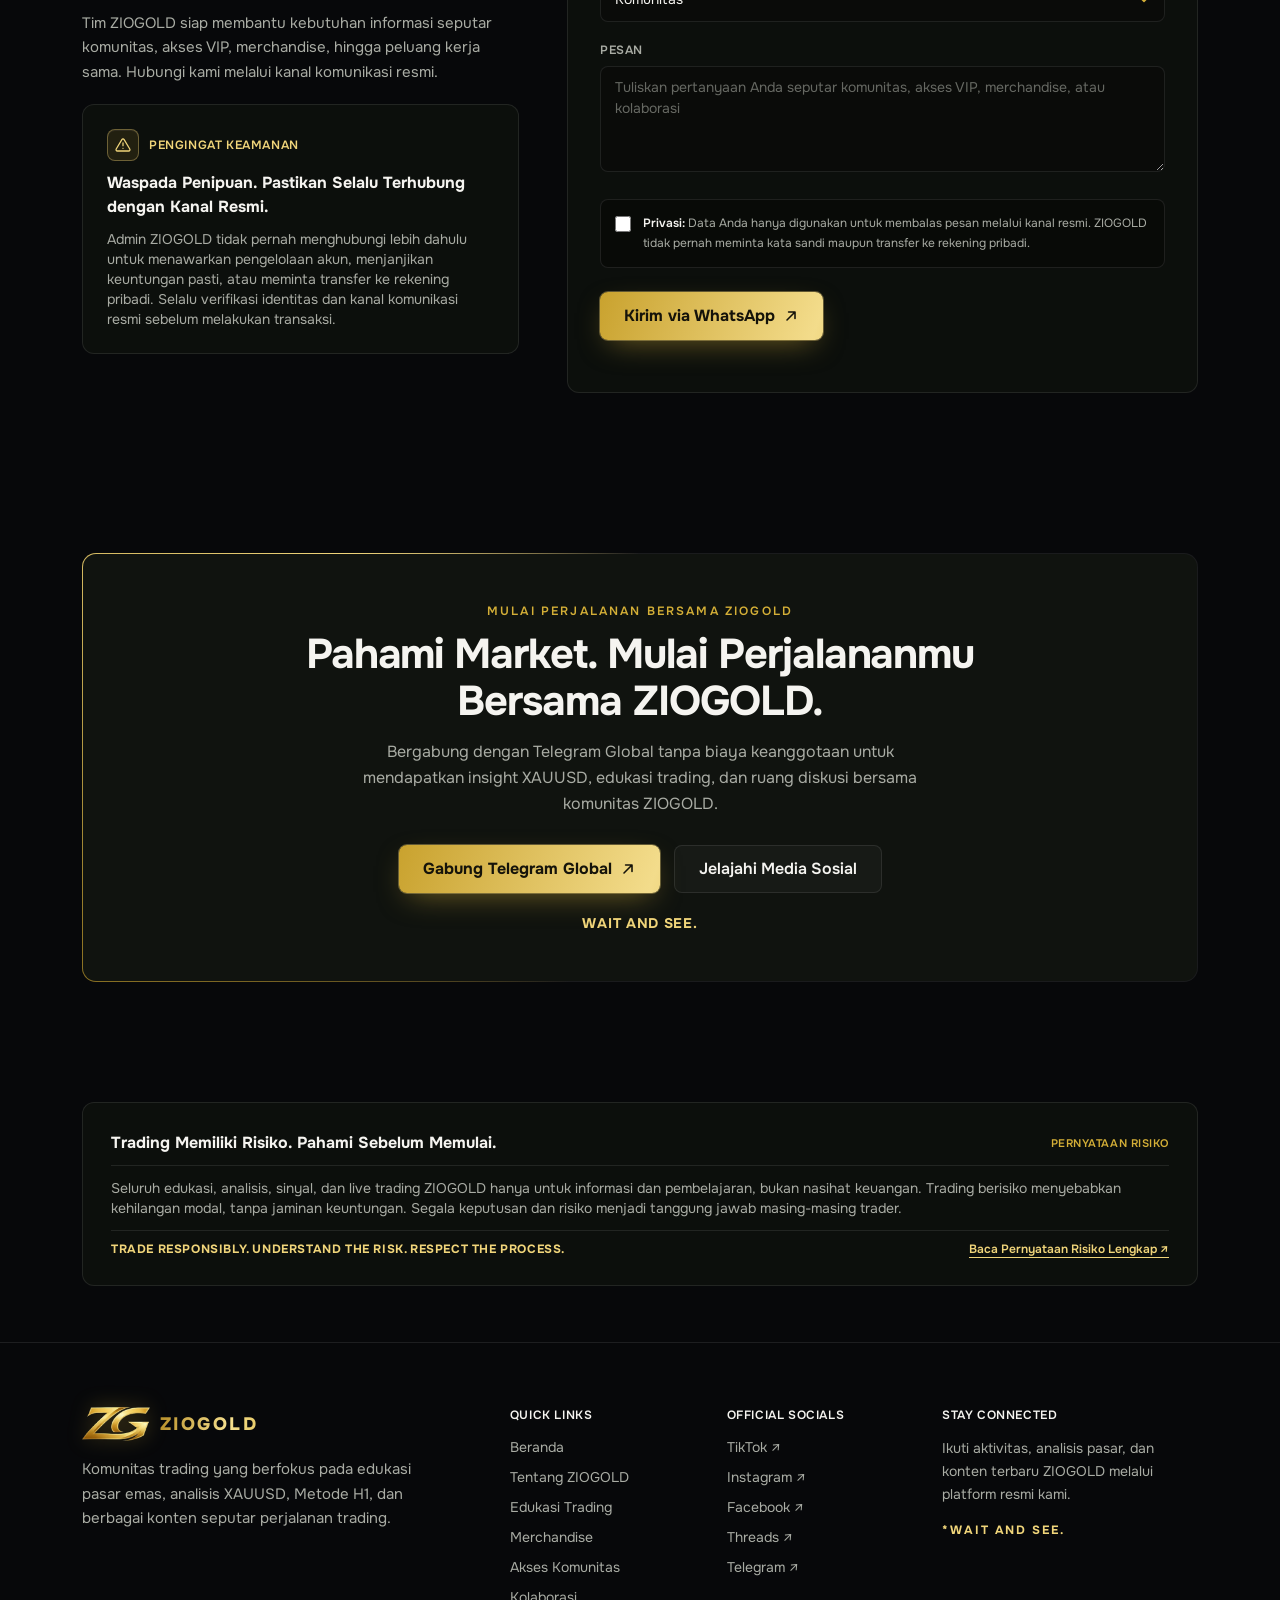
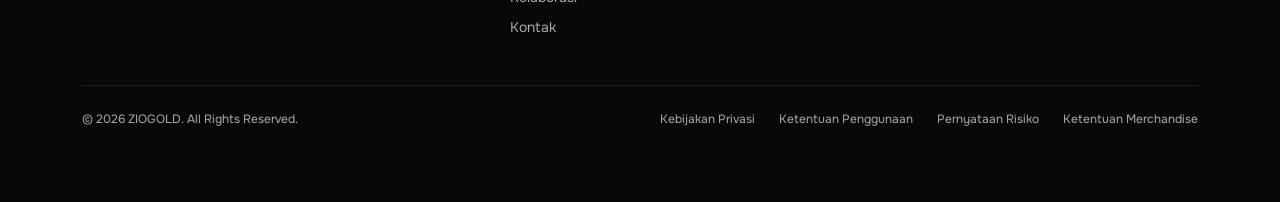
==== commit d84a2122: "update url" ====
--- a/index.html
+++ b/index.html
@@ -7,16 +7,16 @@
   <title>ZIOGOLD</title>
   <meta name="description" content="Jangan sekadar mengikuti pergerakan harga. Pahami market bersama ZIOGOLD melalui Metode H1, analisis XAUUSD, edukasi trading gratis, dan komunitas Global serta VIP." />
 
-  <link rel="canonical" href="https://ziogold.netlify.app/" />
+  <link rel="canonical" href="https://ziogold.com/" />
 
   <meta property="og:type" content="website" />
   <meta property="og:locale" content="id_ID" />
   <meta property="og:site_name" content="ZIOGOLD" />
   <meta property="og:title" content="ZIOGOLD" />
   <meta property="og:description" content="Jangan sekadar mengikuti pergerakan harga. Pahami market bersama ZIOGOLD melalui Metode H1, analisis XAUUSD, edukasi trading gratis, dan komunitas Global serta VIP." />
-  <meta property="og:url" content="https://ziogold.netlify.app/" />
-  <meta property="og:image" content="https://ziogold.netlify.app/assets/og-image.jpg" />
-  <meta property="og:image:secure_url" content="https://ziogold.netlify.app/assets/og-image.jpg" />
+  <meta property="og:url" content="https://ziogold.com/" />
+  <meta property="og:image" content="https://ziogold.com/assets/og-image.jpg" />
+  <meta property="og:image:secure_url" content="https://ziogold.com/assets/og-image.jpg" />
   <meta property="og:image:type" content="image/jpeg" />
   <meta property="og:image:width" content="1200" />
   <meta property="og:image:height" content="630" />
@@ -25,14 +25,14 @@
   <meta name="twitter:card" content="summary_large_image" />
   <meta name="twitter:title" content="ZIOGOLD" />
   <meta name="twitter:description" content="Jangan sekadar mengikuti pergerakan harga. Pahami market bersama ZIOGOLD melalui Metode H1, analisis XAUUSD, edukasi trading gratis, dan komunitas Global serta VIP." />
-  <meta name="twitter:image" content="https://ziogold.netlify.app/assets/og-image.jpg" />
+  <meta name="twitter:image" content="https://ziogold.com/assets/og-image.jpg" />
 
   <link rel="icon" href="./favicon.ico" sizes="48x48" />
   <link rel="icon" type="image/png" sizes="32x32" href="./assets/favicon-32x32.png" />
   <link rel="icon" type="image/png" sizes="16x16" href="./assets/favicon-16x16.png" />
   <link rel="apple-touch-icon" sizes="180x180" href="./assets/apple-touch-icon.png" />
   <link rel="manifest" href="./assets/site.webmanifest" />
-  <script type="application/ld+json">{"@context":"https://schema.org","@type":"Organization","name":"ZIOGOLD","url":"https://ziogold.netlify.app/","logo":{"@type":"ImageObject","url":"https://ziogold.netlify.app/assets/android-chrome-512x512.png","width":512,"height":512}}</script>
+  <script type="application/ld+json">{"@context":"https://schema.org","@type":"Organization","name":"ZIOGOLD","url":"https://ziogold.com/","logo":{"@type":"ImageObject","url":"https://ziogold.com/assets/android-chrome-512x512.png","width":512,"height":512}}</script>
 
   <script>document.documentElement.classList.add('js');</script>
 
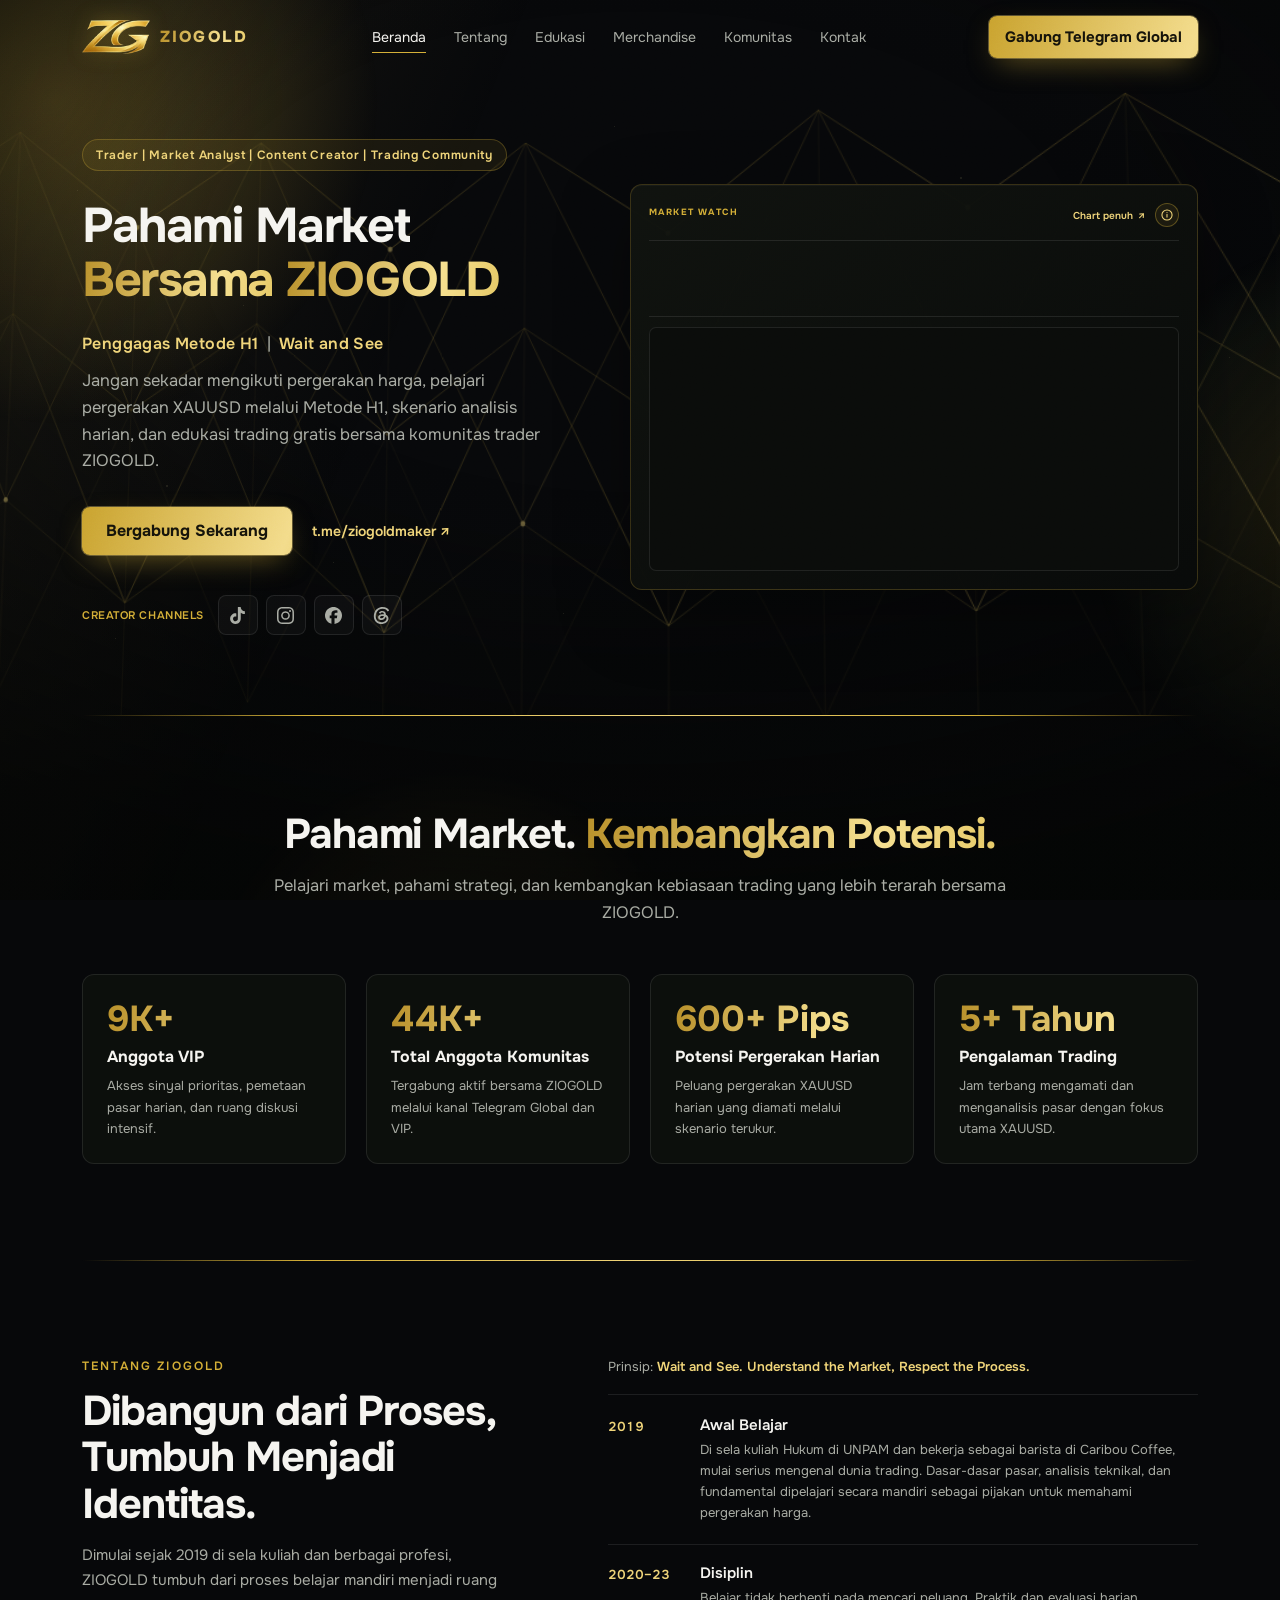
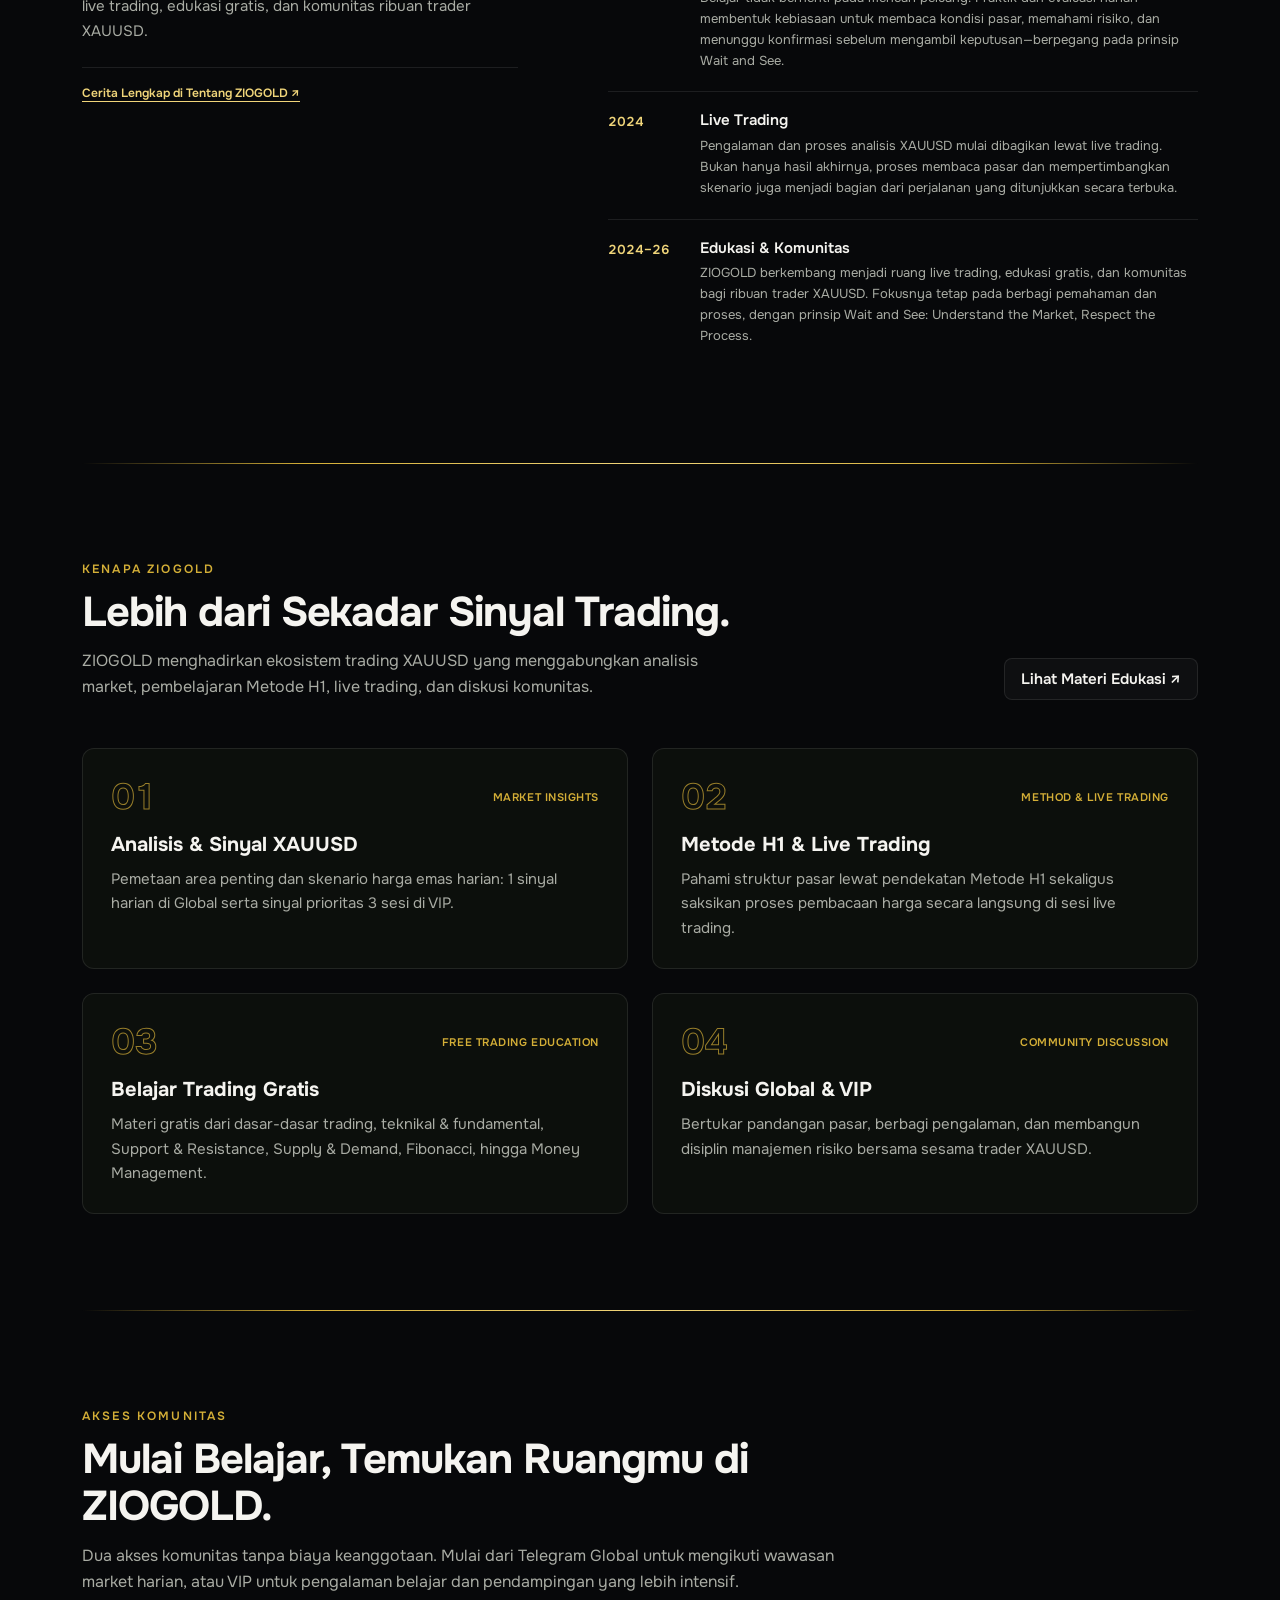
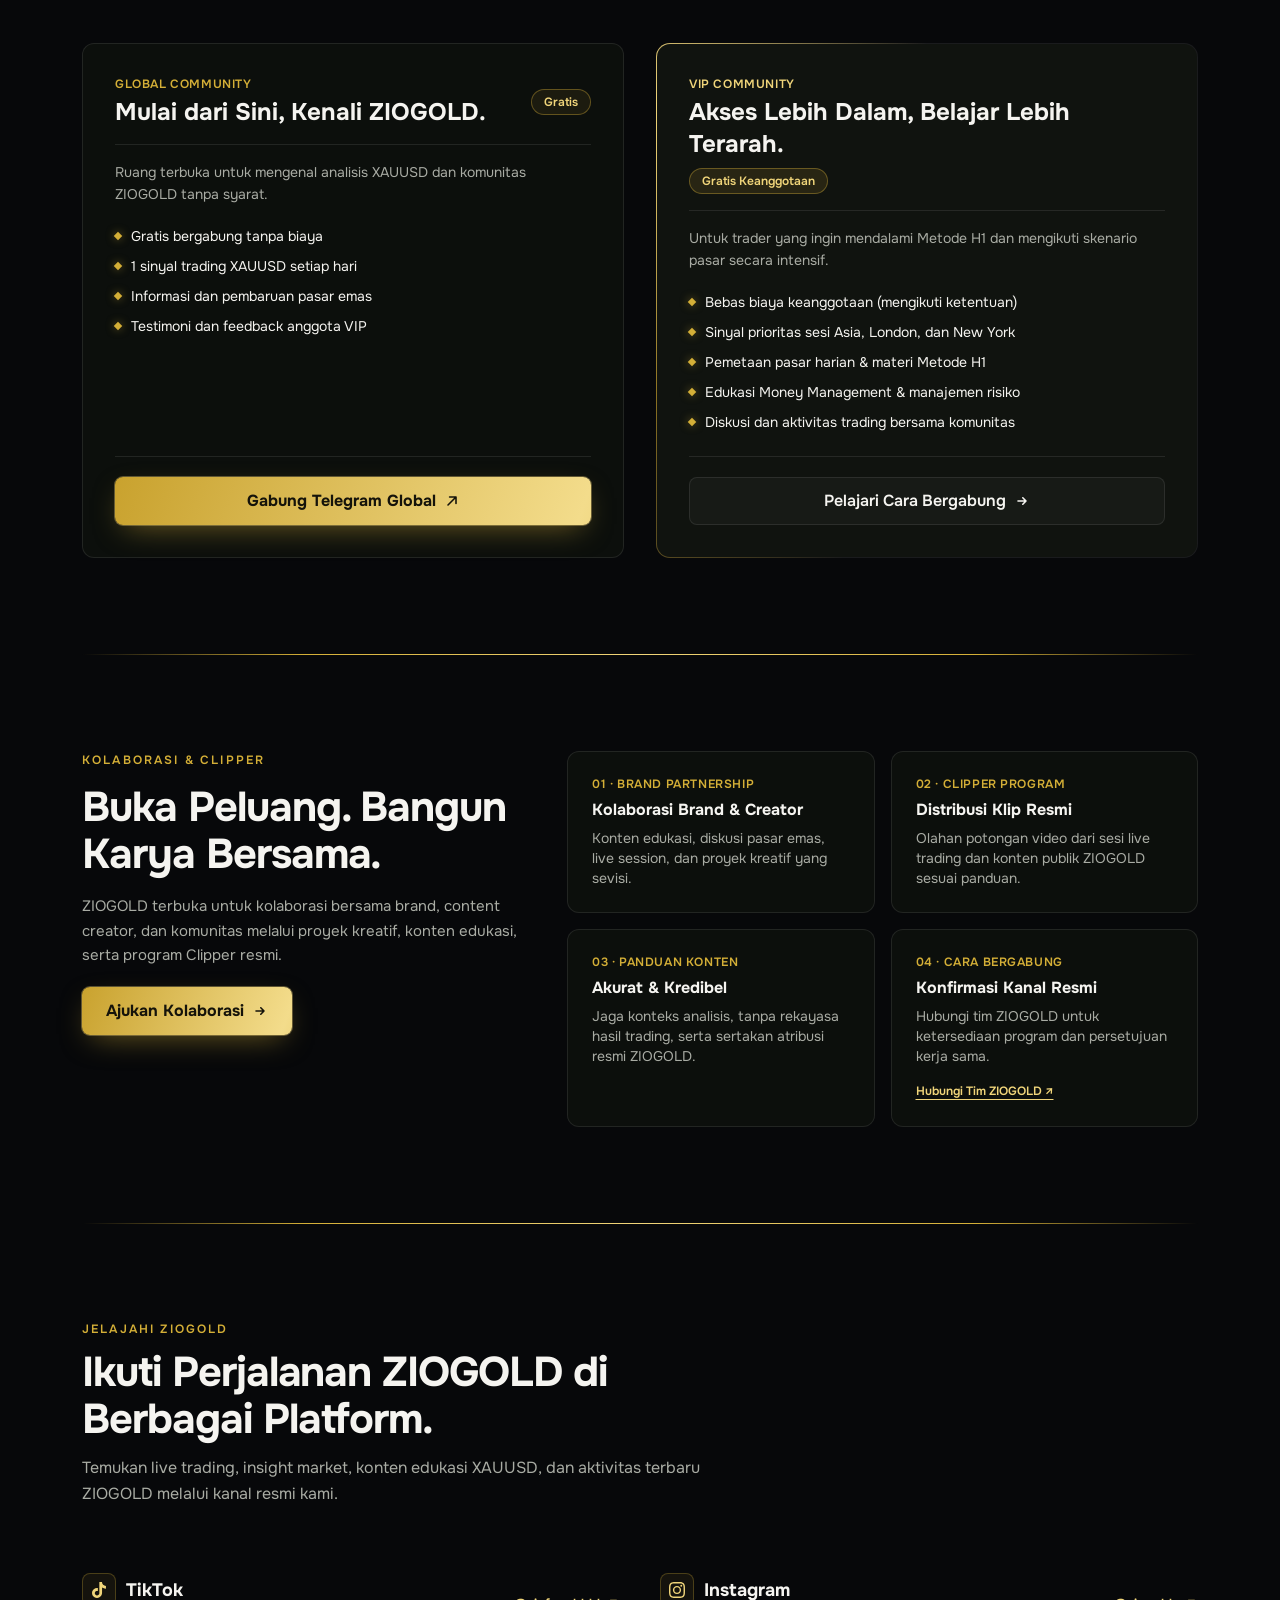
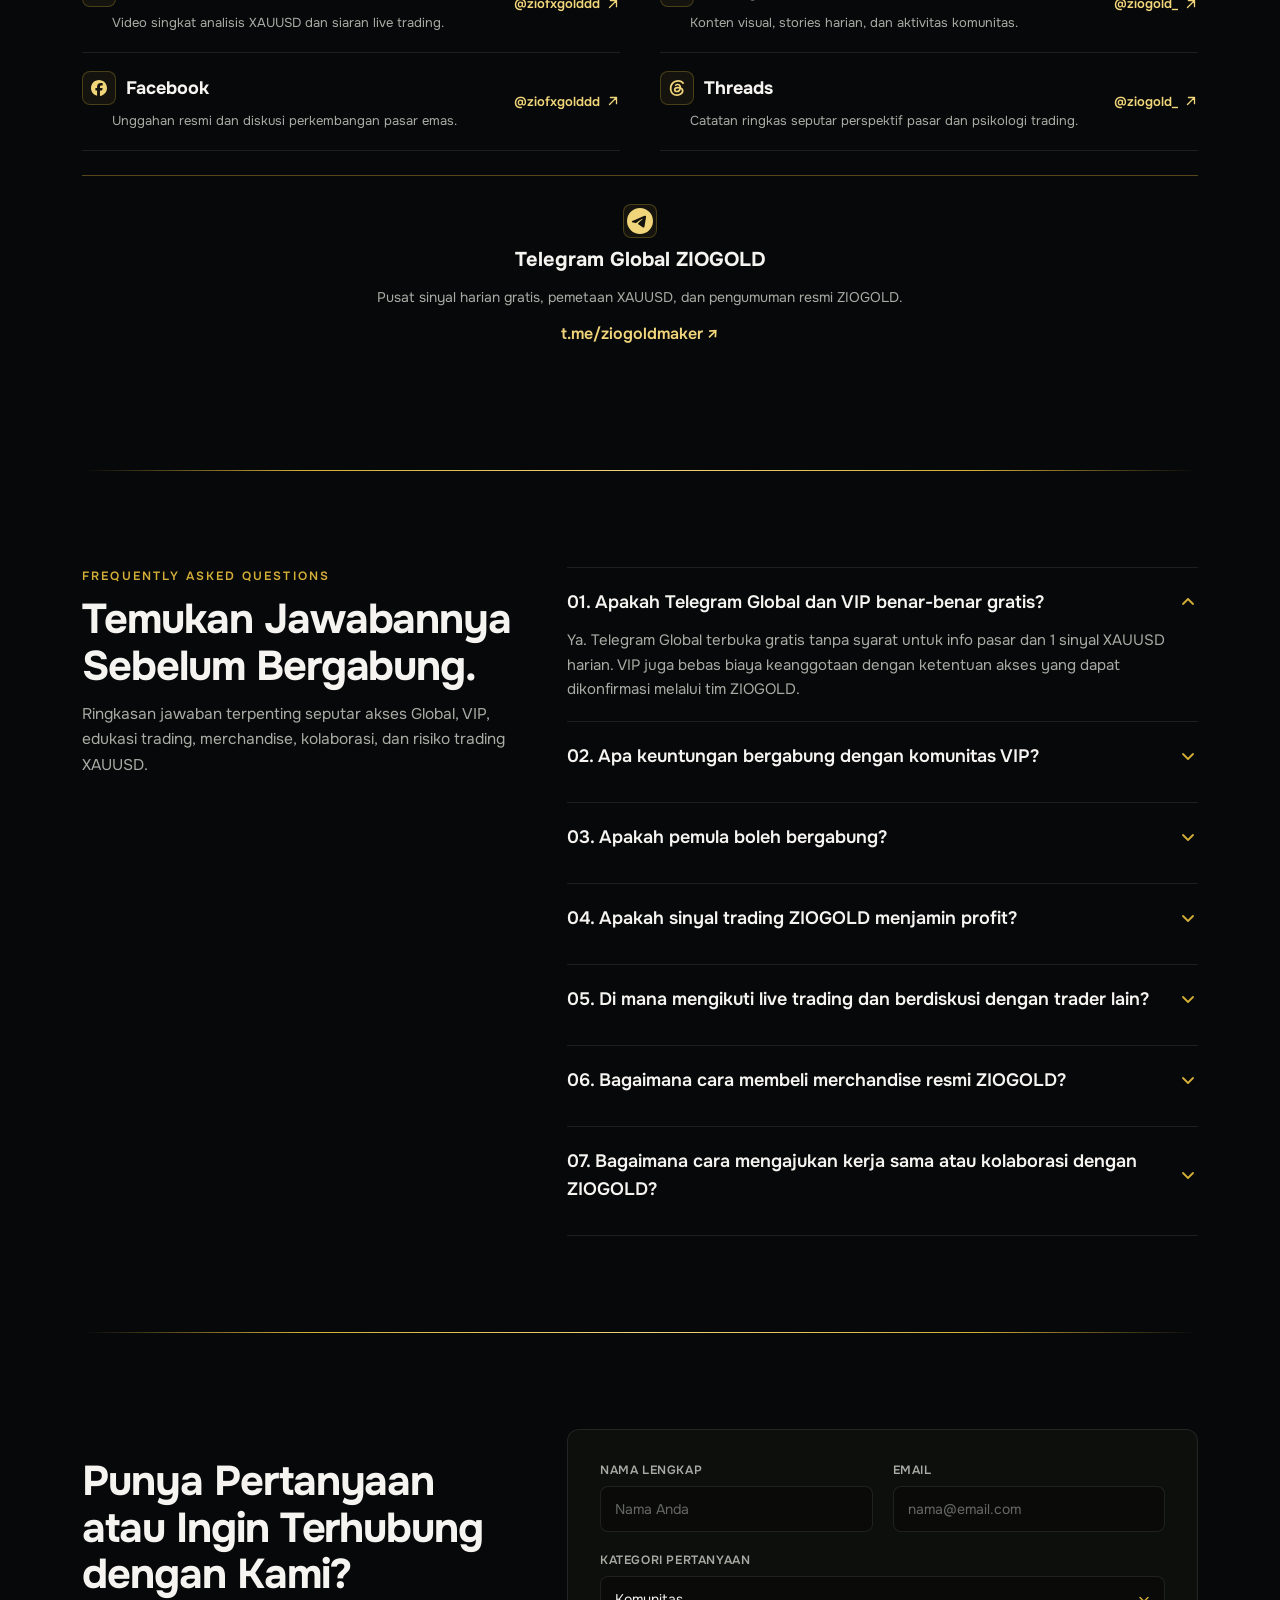
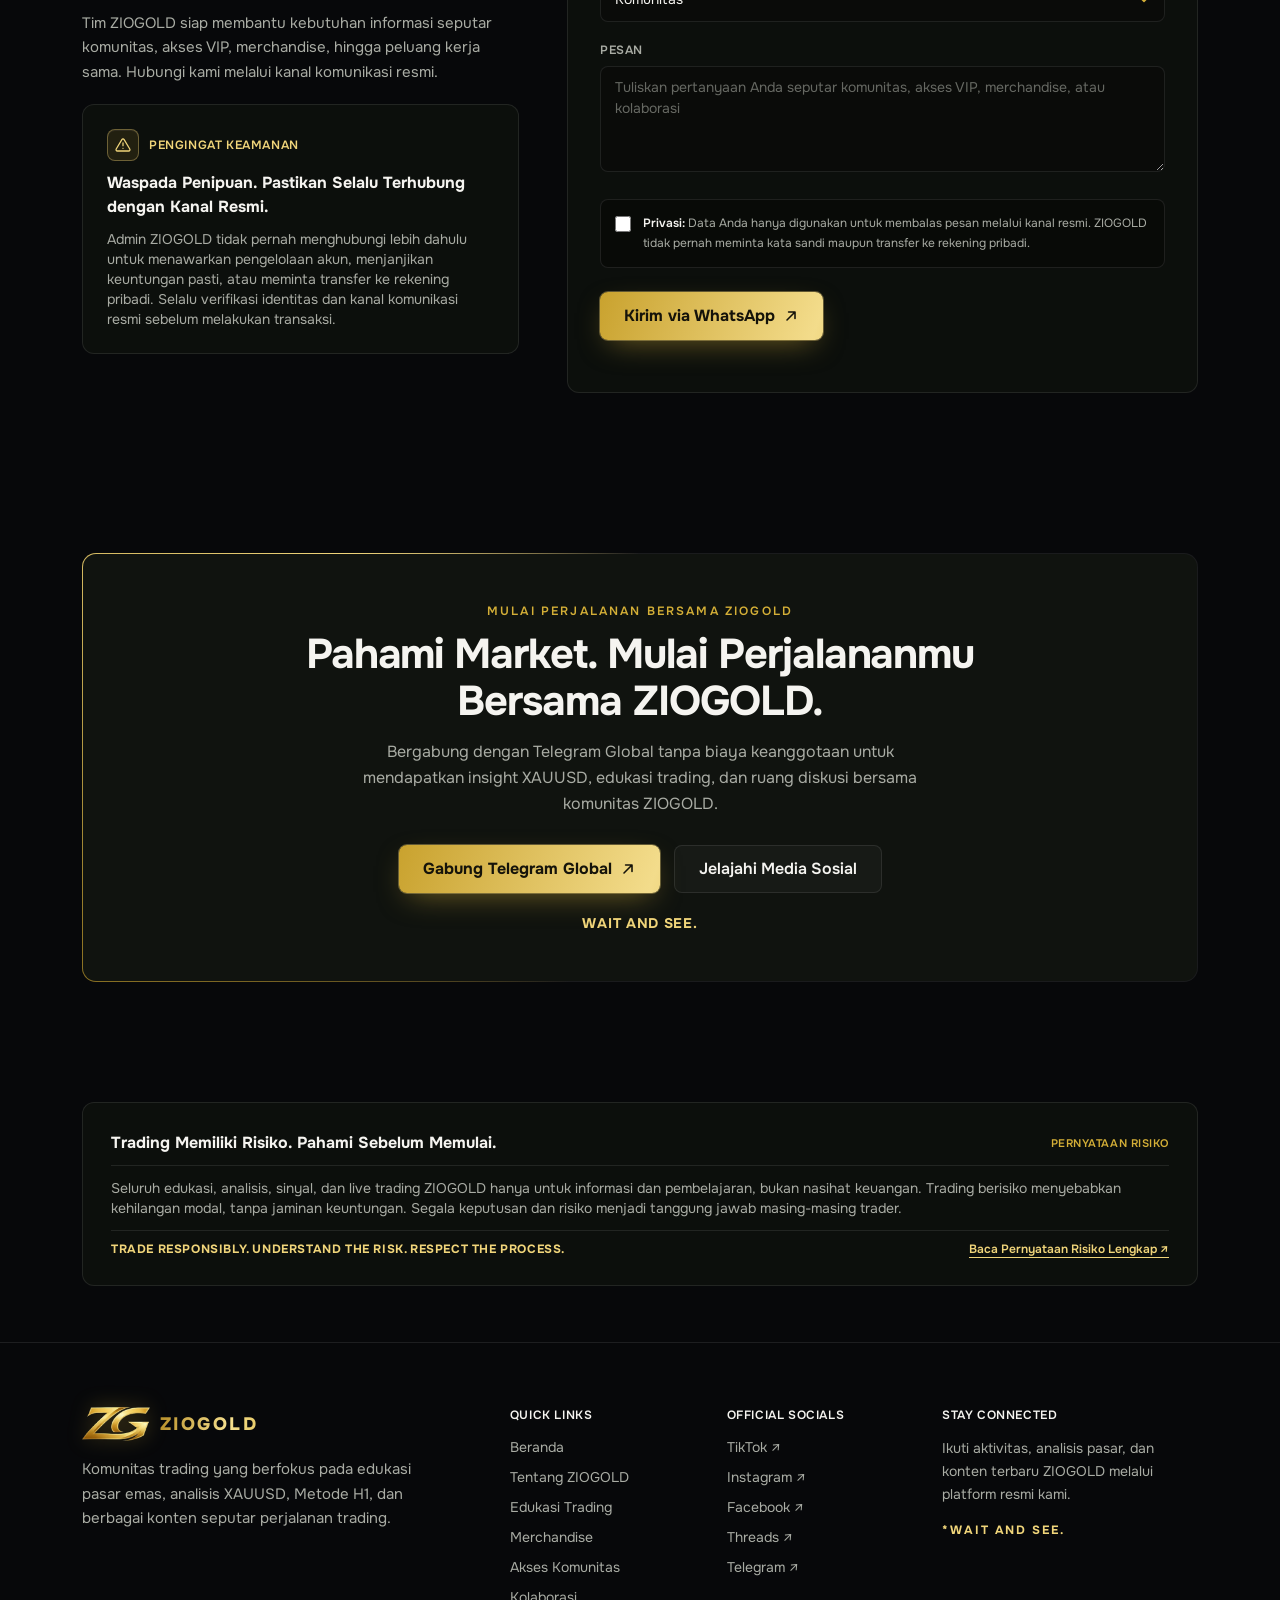
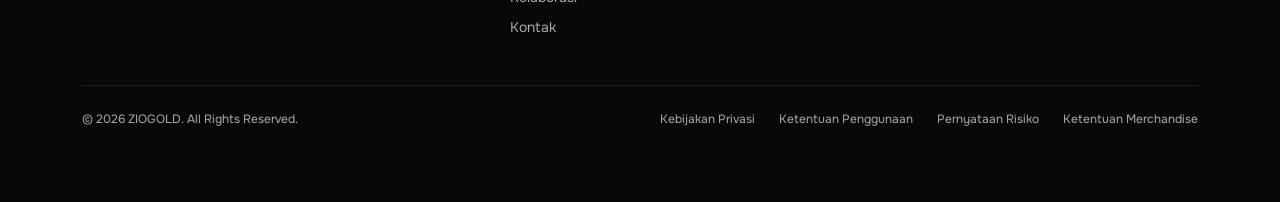
==== commit ec9b7621: "finishing v.1" ====
--- a/index.html
+++ b/index.html
@@ -8,6 +8,7 @@
   <meta name="description" content="Jangan sekadar mengikuti pergerakan harga. Pahami market bersama ZIOGOLD melalui Metode H1, analisis XAUUSD, edukasi trading gratis, dan komunitas Global serta VIP." />
 
   <link rel="canonical" href="https://ziogold.com/" />
+  <link rel="ard" type="application/json" href="/.well-known/ard.json" />
 
   <meta property="og:type" content="website" />
   <meta property="og:locale" content="id_ID" />
@@ -810,7 +811,7 @@
                 <span>02. Apa keuntungan bergabung dengan komunitas VIP?</span>
                 <svg class="faq-icon w-5 h-5 text-[color:var(--gold)] shrink-0" viewBox="0 0 20 20" fill="none" stroke="currentColor" stroke-width="1.8" aria-hidden="true"><path d="M5 8l5 5 5-5" stroke-linecap="round" stroke-linejoin="round"/></svg>
               </button>
-              <div id="faq-p2" class="faq-content" aria-hidden="true">
+              <div id="faq-p2" class="faq-content" aria-hidden="true" inert>
                 <div class="faq-inner pt-3 text-sm sm:text-[15px] text-[color:var(--muted)] leading-relaxed">
                   Anggota VIP memperoleh sinyal prioritas sesi Asia, London, dan New York, pemetaan pasar harian, materi Metode H1, edukasi Money Management, serta ruang diskusi intensif.
                 </div>
@@ -822,7 +823,7 @@
                 <span>03. Apakah pemula boleh bergabung?</span>
                 <svg class="faq-icon w-5 h-5 text-[color:var(--gold)] shrink-0" viewBox="0 0 20 20" fill="none" stroke="currentColor" stroke-width="1.8" aria-hidden="true"><path d="M5 8l5 5 5-5" stroke-linecap="round" stroke-linejoin="round"/></svg>
               </button>
-              <div id="faq-p3" class="faq-content" aria-hidden="true">
+              <div id="faq-p3" class="faq-content" aria-hidden="true" inert>
                 <div class="faq-inner pt-3 text-sm sm:text-[15px] text-[color:var(--muted)] leading-relaxed">
                   Tentu. Tersedia edukasi gratis dari dasar-dasar trading, teknikal &amp; fundamental, Support &amp; Resistance, Supply &amp; Demand, Fibonacci, hingga Money Management untuk membantu pemula belajar secara bertahap.
                 </div>
@@ -834,7 +835,7 @@
                 <span>04. Apakah sinyal trading ZIOGOLD menjamin profit?</span>
                 <svg class="faq-icon w-5 h-5 text-[color:var(--gold)] shrink-0" viewBox="0 0 20 20" fill="none" stroke="currentColor" stroke-width="1.8" aria-hidden="true"><path d="M5 8l5 5 5-5" stroke-linecap="round" stroke-linejoin="round"/></svg>
               </button>
-              <div id="faq-p4" class="faq-content" aria-hidden="true">
+              <div id="faq-p4" class="faq-content" aria-hidden="true" inert>
                 <div class="faq-inner pt-3 text-sm sm:text-[15px] text-[color:var(--muted)] leading-relaxed">
                   Tidak. Semua sinyal dan analisis merupakan skenario pasar, bukan jaminan keuntungan. Setiap keputusan transaksi tetap menjadi tanggung jawab masing-masing trader dengan manajemen risiko yang disiplin.
                 </div>
@@ -846,7 +847,7 @@
                 <span>05. Di mana mengikuti live trading dan berdiskusi dengan trader lain?</span>
                 <svg class="faq-icon w-5 h-5 text-[color:var(--gold)] shrink-0" viewBox="0 0 20 20" fill="none" stroke="currentColor" stroke-width="1.8" aria-hidden="true"><path d="M5 8l5 5 5-5" stroke-linecap="round" stroke-linejoin="round"/></svg>
               </button>
-              <div id="faq-p5" class="faq-content" aria-hidden="true">
+              <div id="faq-p5" class="faq-content" aria-hidden="true" inert>
                 <div class="faq-inner pt-3 text-sm sm:text-[15px] text-[color:var(--muted)] leading-relaxed">
                   Sesi live trading disiarkan melalui TikTok dan kanal media sosial resmi ZIOGOLD, sedangkan ruang diskusi sesama trader berlangsung aktif di komunitas Telegram.
                 </div>
@@ -858,7 +859,7 @@
                 <span>06. Bagaimana cara membeli merchandise resmi ZIOGOLD?</span>
                 <svg class="faq-icon w-5 h-5 text-[color:var(--gold)] shrink-0" viewBox="0 0 20 20" fill="none" stroke="currentColor" stroke-width="1.8" aria-hidden="true"><path d="M5 8l5 5 5-5" stroke-linecap="round" stroke-linejoin="round"/></svg>
               </button>
-              <div id="faq-p6" class="faq-content" aria-hidden="true">
+              <div id="faq-p6" class="faq-content" aria-hidden="true" inert>
                 <div class="faq-inner pt-3 text-sm sm:text-[15px] text-[color:var(--muted)] leading-relaxed">
                   Kunjungi halaman <a href="./merchandise/" class="text-[color:var(--gold-light)] hover:text-white underline underline-offset-4">Merchandise</a> untuk melihat koleksi, detail produk, dan informasi ukuran. Untuk pemesanan atau pertanyaan lebih lanjut, silakan hubungi tim ZIOGOLD melalui kontak resmi yang tersedia.
                 </div>
@@ -870,7 +871,7 @@
                 <span>07. Bagaimana cara mengajukan kerja sama atau kolaborasi dengan ZIOGOLD?</span>
                 <svg class="faq-icon w-5 h-5 text-[color:var(--gold)] shrink-0" viewBox="0 0 20 20" fill="none" stroke="currentColor" stroke-width="1.8" aria-hidden="true"><path d="M5 8l5 5 5-5" stroke-linecap="round" stroke-linejoin="round"/></svg>
               </button>
-              <div id="faq-p7" class="faq-content" aria-hidden="true">
+              <div id="faq-p7" class="faq-content" aria-hidden="true" inert>
                 <div class="faq-inner pt-3 text-sm sm:text-[15px] text-[color:var(--muted)] leading-relaxed">
                   ZIOGOLD terbuka untuk peluang kerja sama bersama brand, content creator, komunitas, maupun mitra bisnis. Sampaikan ide, bentuk kolaborasi, dan informasi singkat mengenai diri atau brand Anda melalui halaman <a href="./contact/?kategori=Kolaborasi#formulir-kontak" class="text-[color:var(--gold-light)] hover:text-white underline underline-offset-4">Kontak</a>.
                 </div>
